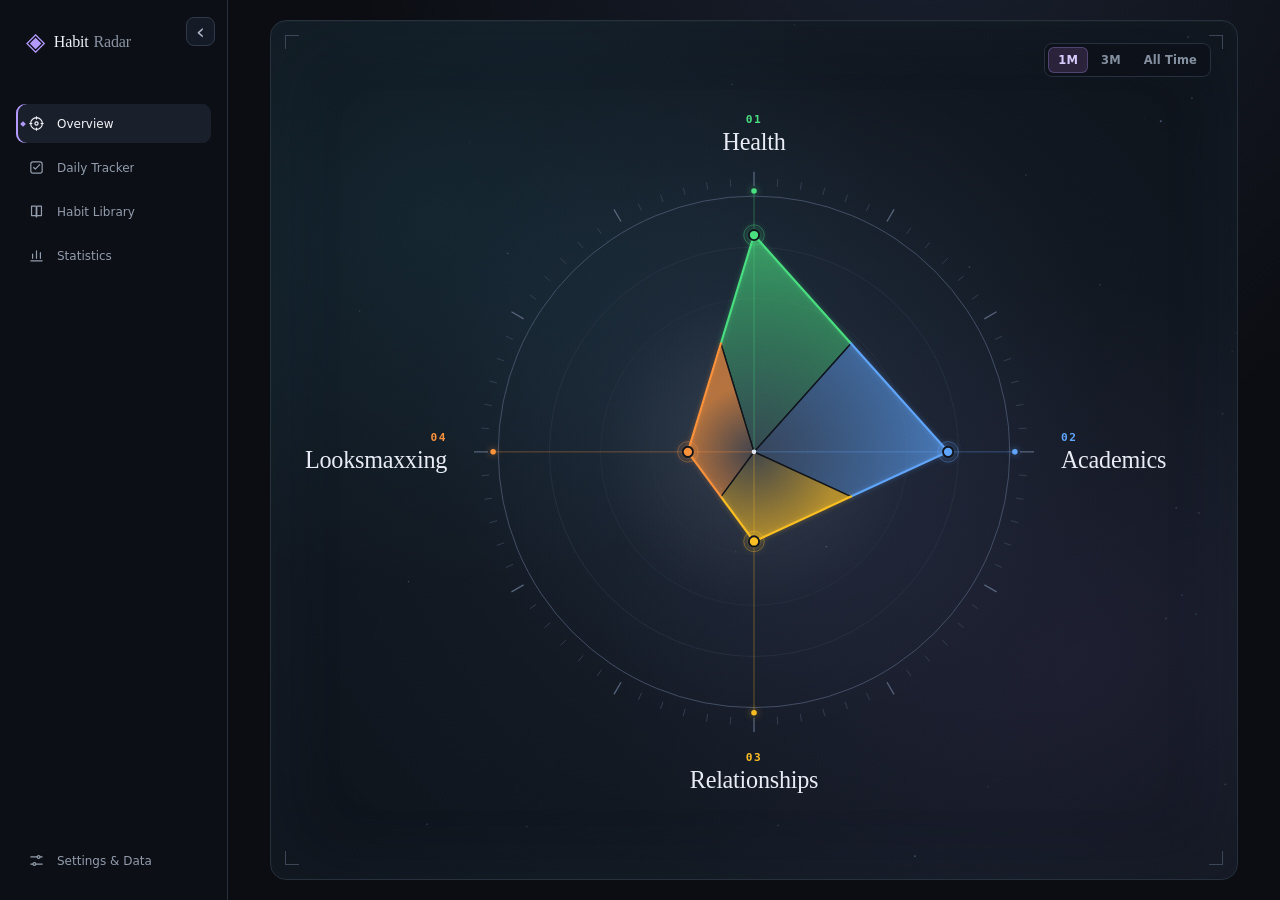
==== index.html @ 8e53542b "Simplify settings interface" ====
<!doctype html>
<html lang="en">
<head>
<meta charset="utf-8"><meta name="viewport" content="width=device-width,initial-scale=1">
<meta name="theme-color" content="#0b0d12"><title>Habit Radar</title>
<link rel="icon" type="image/svg+xml" href="favicon.svg?v=20261123-11">
<link rel="stylesheet" href="styles.css?v=20261124-01">
</head>
<body>
<svg class="icon-library" aria-hidden="true" focusable="false">
  <symbol id="icon-overview" viewBox="0 0 24 24"><circle cx="12" cy="12" r="8.25"/><circle cx="12" cy="12" r="2.25"/><path d="M12 2.5v3M12 18.5v3M2.5 12h3M18.5 12h3"/></symbol>
  <symbol id="icon-tracker" viewBox="0 0 24 24"><rect x="4" y="4" width="16" height="16" rx="3"/><path d="m8 12 2.3 2.3L16.5 8"/></symbol>
  <symbol id="icon-library" viewBox="0 0 24 24"><path d="M5 4.5h5.6c1 0 1.8.8 1.8 1.8v13.2c0-1-.8-1.8-1.8-1.8H5zM19 4.5h-5.6c-1 0-1.8.8-1.8 1.8v13.2c0-1 .8-1.8 1.8-1.8H19z"/></symbol>
  <symbol id="icon-stats" viewBox="0 0 24 24"><path d="M4 19.5h16M6.5 16V10M12 16V5.5M17.5 16v-8"/></symbol>
  <symbol id="icon-settings" viewBox="0 0 24 24"><path d="M4 7h9M17 7h3M4 17h3M11 17h9"/><circle cx="15" cy="7" r="2"/><circle cx="9" cy="17" r="2"/></symbol>
</svg>
<div class="app">
<aside class="sidebar">
  <button class="sidebar-close" id="sidebarClose" type="button" aria-label="Collapse sidebar" title="Collapse Sidebar">‹</button>
  <a class="brand" href="#"><span class="brand-icon">◈</span><span>Habit<span class="brand-muted"> Radar</span></span></a>
  
  <nav class="navigation">
    <button class="nav-item active" data-view="overview"><svg class="nav-icon" aria-hidden="true"><use href="#icon-overview"></use></svg><span class="nav-text">Overview</span></button>
    <button class="nav-item" data-view="tracker"><svg class="nav-icon" aria-hidden="true"><use href="#icon-tracker"></use></svg><span class="nav-text">Daily Tracker</span></button>
    <button class="nav-item" data-view="library"><svg class="nav-icon" aria-hidden="true"><use href="#icon-library"></use></svg><span class="nav-text">Habit Library</span></button>
    <button class="nav-item" data-view="stats"><svg class="nav-icon" aria-hidden="true"><use href="#icon-stats"></use></svg><span class="nav-text">Statistics</span></button>
    <button class="nav-item nav-settings-mobile" data-view="settings"><svg class="nav-icon" aria-hidden="true"><use href="#icon-settings"></use></svg><span class="nav-text">Settings</span></button>
  </nav>
  <div class="sidebar-bottom">
    <div class="storage-status" hidden><i id="storageDot"></i><span id="storageText">Saved In This Browser</span></div>
    <button class="nav-item nav-settings-desktop" data-view="settings"><svg class="nav-icon" aria-hidden="true"><use href="#icon-settings"></use></svg><span class="nav-text">Settings & Data</span></button>
  </div>
</aside>

<main class="main">
<header class="topbar">
  <div><div class="eyebrow" id="pageEyebrow">Your Character</div><h1 id="pageTitle">Overview</h1></div>
  <div class="topbar-right"><span id="todayLabel"></span><span class="avatar">A</span></div>
</header>

<section class="view active" id="view-overview">
  <div class="plate-screen" data-preserve-case>
    <div class="radar-plate">
      <canvas class="radar-atmosphere" aria-hidden="true"></canvas>
      <div class="segmented" data-period-control><button class="selected" data-period="1m">1M</button><button data-period="3m">3M</button><button data-period="all">All Time</button></div>
      <svg id="radar" viewBox="0 0 1000 760" role="img" aria-label="Radar of points by dimension"></svg>
    </div>
  </div>
</section>

<section class="view" id="view-tracker">
  <div class="daily-screen">
    <header class="daily-header"><h2 id="liveDate">Today</h2><div class="live-clock" id="liveClock"><span class="clock-digits">12:00:00 PM</span><span class="clock-zone">IST</span></div></header>
    <div class="daily-progress" id="dailyProgress" aria-label="Daily activity progress">
      <div class="daily-progress-meta"><span>Today's activity</span><span class="num" id="todayProgressLabel">0 / 0 resolved</span></div>
      <div class="daily-progress-track"><i id="todayProgressFill"></i></div>
    </div>
    <div class="daily-status-guide" aria-label="Habit status legend"><span><i class="status-guide-dot completed"></i>Completed</span><span><i class="status-guide-dot mva"></i>Minimum action</span><span><i class="status-guide-dot missed"></i>Missed</span></div>
    <div id="trackerList" class="tracker-list"></div>
    <div class="daily-empty" id="trackerEmpty" hidden>No active habits. Configure your habits in the Library.</div>
  </div>
</section>

<section class="view" id="view-habit-stats">
  <div class="habit-stats-screen">
    <div class="habit-stats-back"><button class="secondary-button" data-back-tracker>← Back To Daily Tracker</button></div>
    <div class="section-heading habit-stats-heading">
      <div><div class="eyebrow">Habit Statistics</div><h2 id="habitStatsName">Habit</h2><p id="habitStatsDescription" class="muted">Your activity and progress over time.</p></div>
      <div class="segmented large" data-period-control><button class="selected" data-period="1m">1 Month</button><button data-period="3m">3 Months</button><button data-period="all">All Time</button></div>
    </div>
    <div id="habitStatsCards" class="stats-cards"></div>
    <article class="panel habit-activity-panel"><div class="panel-heading"><div><div class="eyebrow">Activity History</div><h3>Daily Record</h3></div></div><div id="habitStatsTable"></div></article>
  </div>
</section>

<section class="view" id="view-library">
  <div class="library-intro"><div class="library-title-row"><div class="library-counts" id="libraryCounts"></div></div><p class="library-quote" data-preserve-case>“We are what we repeatedly do. Excellence, then, is not an act, but a habit.”</p></div>
  <div id="dimensionCards" class="dimension-grid"></div>
</section>

<section class="view" id="view-stats">
  <div class="stats-screen">
    <div class="stats-toolbar"><div class="segmented large" data-period-control><button class="selected" data-period="1m">1M</button><button data-period="3m">3M</button><button data-period="all">All Time</button></div></div>
    <div class="stats-quadrants">
      <article class="panel stats-quadrant quadrant-weekday"><div class="stats-panel-heading"><div class="eyebrow">WEEKLY DISTRIBUTION</div><h3>When You Show Up</h3></div><div id="weeklyChart" class="weekly-chart"></div></article>
      <article class="panel stats-quadrant quadrant-graph"><div class="stats-panel-heading"><div class="eyebrow">HABIT SPOTLIGHT</div><h3 id="spotlightName">Habit History</h3></div><div id="spotlightChart" class="spotlight-chart"></div></article>
      <article class="panel stats-quadrant quadrant-archive"><div class="stats-panel-heading"><div class="eyebrow">DAILY ARCHIVE</div><h3>Recorded Days</h3></div><div id="archiveSummary" class="archive-summary"></div><div id="dailyArchive" class="daily-archive"></div></article>
      <article class="panel stats-quadrant quadrant-leaders"><div class="stats-panel-heading"><div class="eyebrow">HABIT LEADERS</div><h3>Consistency at a Glance</h3></div><div id="habitLeaders" class="habit-leaders"></div></article>
    </div>
  </div>
</section>

<section class="view" id="view-settings">
  <div class="settings-screen">
    <div class="settings-page-heading"><h2>Settings</h2></div>
    <div class="settings-grid">
      <article class="panel settings-card">
        <h3>Tracking</h3>
        <div class="settings-control-line"><label for="trackingStartDate">Start date</label><input type="date" id="trackingStartDate"><button type="button" class="secondary-button" id="saveTrackingStartDate">Apply</button></div>
        <div id="trackingStartDetail" class="settings-footnote"></div>
        <div class="settings-review-line"><span>Unrecorded history</span><button type="button" class="secondary-button review-pending-button" id="reviewPending" hidden>Review</button></div>
      </article>
      <article class="panel settings-card">
        <h3>Scoring</h3>
        <div class="setting-row"><label for="mvaRange">MVA multiplier</label><strong id="mvaValue">0.25×</strong></div>
        <input type="range" id="mvaRange" min=".1" max=".5" step=".05" value=".25">
        <div class="range-label"><span>0.10×</span><span>0.50×</span></div>
        <div class="setting-row benchmark-row"><label for="defaultBenchmark">Default benchmark</label><input id="defaultBenchmark" type="number" min="1" step="100" value="1000"></div>
      </article>
      <article class="panel settings-card settings-card-data">
        <h3>Data</h3>
        <div id="storageDetail" class="storage-detail">Browser storage active.</div>
        <div class="settings-action-group"><button class="secondary-button" id="chooseFolder">Choose Folder</button><button class="secondary-button" id="saveNow">Save Now</button><button class="secondary-button" id="exportData">Export JSON</button><label class="secondary-button file-button">Import JSON<input type="file" id="importData" accept=".json,application/json" hidden></label></div>
        <div class="settings-reset-row"><span>Reset workspace</span><div class="settings-action-group"><button class="danger-button" id="resetData">Restore Sample</button><button class="danger-button" id="resetAllData">Reset All</button></div></div>
      </article>
    </div>
  </div>
</section>
</main></div>
<div class="library-modal" id="libraryModal" hidden></div>
<div class="reconciliation-modal" id="reconciliationModal" hidden></div>
<div class="toast" id="toast" role="status"></div>
<script src="app.js?v=20261124-01"></script>
</body></html>
---- styles.css ----
:root{color-scheme:dark;--bg:#0b0d12;--panel:#121720;--panel-hi:#171e29;--line:#27303d;--text:#edf0f6;--muted:#8993a3;--soft:#c5ccd7;--accent:#b49aff;--green:#4ade80;--purple:#b49aff;--red:#f28b96;font-family:Inter,ui-sans-serif,system-ui,-apple-system,"Segoe UI",sans-serif}*{box-sizing:border-box}body{margin:0;min-height:100vh;background:radial-gradient(ellipse at 72% -20%,#1b2232,transparent 45%),var(--bg);color:var(--text)}button,input,select{font:inherit}button{cursor:pointer}button:focus-visible,input:focus-visible,select:focus-visible{outline:2px solid var(--accent);outline-offset:2px}.app{min-height:100vh;display:grid;grid-template-columns:228px minmax(0,1fr)}.sidebar{height:100vh;position:sticky;top:0;display:flex;flex-direction:column;padding:27px 16px 20px;background:#0c0f15;border-right:1px solid var(--line)}.brand{display:flex;align-items:center;gap:9px;padding:0 10px 48px;color:var(--text);text-decoration:none;font-size:12px;font-weight:850;letter-spacing:1.8px}.brand-icon{font-size:25px;color:var(--accent)}.brand-muted{color:#7d8797;margin-left:3px}.eyebrow{font-size:9px;letter-spacing:1.65px;color:#7d8899;font-weight:800}.navigation{display:grid;gap:5px}.nav-item{display:flex;align-items:center;gap:12px;width:100%;padding:11px 12px;border:0;border-radius:9px;background:transparent;color:#929cac;text-align:left;font-size:12px;transition:background .16s,color .16s}.nav-item span{width:17px;font-size:16px;text-align:center}.nav-item:hover,.nav-item.active{background:#1a202b;color:#f1f2f7}.nav-item.active{box-shadow:inset 2px 0 var(--accent)}.sidebar-bottom{margin-top:auto}.storage-status{display:flex;align-items:center;gap:8px;padding:12px;color:#8993a2;font-size:10px}.storage-status i{width:7px;height:7px;border-radius:50%;background:#d0a45e}.storage-status i.saved{background:var(--green)}.main{width:100%;max-width:1600px;margin:auto;padding:0 42px}.topbar{height:96px;display:flex;align-items:center;justify-content:space-between;border-bottom:1px solid var(--line);margin-bottom:32px}.topbar h1{font-size:22px;font-weight:650;letter-spacing:-.5px;margin:5px 0 0}.topbar-right{display:flex;align-items:center;gap:13px;color:var(--muted);font-size:10px}.avatar{width:30px;height:30px;display:grid;place-items:center;border-radius:50%;background:#29233b;color:#cdbfff;font-size:11px}.view{display:none;animation:enter .2s ease}.view.active{display:block}@keyframes enter{from{opacity:0;transform:translateY(4px)}to{opacity:1;transform:none}}.panel{min-width:0;padding:21px;border:1px solid var(--line);border-radius:15px;background:linear-gradient(145deg,#151b25,#10141b)}.panel-heading,.section-heading{display:flex;align-items:flex-start;justify-content:space-between;gap:14px}.panel h2,.panel h3{margin:6px 0 0;font-size:16px;font-weight:630}.panel h3{font-size:14px}.segmented{display:flex;gap:3px;padding:3px;border:1px solid var(--line);border-radius:8px;background:#0d1118}.segmented button{border:0;border-radius:6px;padding:6px 10px;background:transparent;color:#8490a0;font-size:9px;font-weight:750}.segmented button.selected{background:#2a233b;color:#d8ccff}.segmented.large button{padding:9px 12px;font-size:10px}.progress-track{height:4px;margin-top:7px;border-radius:8px;background:#29313e;overflow:hidden}.progress-track i{display:block;height:100%;border-radius:8px;background:var(--accent)}.section-heading{align-items:flex-end;margin:34px 0 16px}.section-heading h2{margin:6px 0 3px;font-size:25px;letter-spacing:-.7px}.muted{margin:6px 0 0;color:var(--muted);font-size:11px;line-height:1.65}.habit-list{display:grid;gap:7px;margin-top:18px}.library-habit{display:flex;justify-content:space-between;align-items:center;gap:9px;padding:12px;border:1px solid var(--line);border-radius:10px;background:#11161e;text-align:left}.library-habit:hover,.library-habit.selected{border-color:#66558b;background:#1a1d2a}.library-habit.archived{opacity:.55}.library-habit strong{display:block;font-size:11px;font-weight:600;color:#e2e6ee}.library-habit small{display:block;margin-top:5px;color:#7e8999;font-size:9px}.habit-points{color:#c6b5ff;font-size:10px;white-space:nowrap}.form-field{display:grid;gap:7px}.form-field label{color:#9ba6b6;font-size:10px;font-weight:600}.form-field input,.form-field select{width:100%;padding:10px 11px;border:1px solid #303a48;border-radius:8px;background:#0d121a;color:var(--text);font-size:11px}.form-field input[type=color]{height:38px;padding:3px}.primary-button,.secondary-button,.danger-button{display:inline-flex;align-items:center;justify-content:center;padding:9px 12px;border:1px solid transparent;border-radius:8px;font-size:10px;font-weight:700}.primary-button{background:#bba8ff;color:#171321}.secondary-button{border-color:#303a48;background:#1a222e;color:#c3cad6}.danger-button{border-color:#59343d;background:#2b181d;color:#ff9ea6}.stats-cards{display:grid;grid-template-columns:repeat(3,1fr);gap:12px;margin:22px 0 14px}.stat-card{padding:16px;border:1px solid var(--line);border-radius:12px;background:#121720}.stat-card strong{display:block;margin:9px 0 4px;font-size:23px;font-variant-numeric:tabular-nums}.stat-card span{color:var(--muted);font-size:9px}.data-table{width:100%;margin-top:16px;border-collapse:collapse}.data-table th{padding:10px;text-align:left;border-bottom:1px solid var(--line);color:#7f8999;font-size:9px;letter-spacing:1px}.data-table td{padding:13px 10px;border-bottom:1px solid #252d39;color:#c9d0dc;font-size:10px}.settings-grid{display:grid;grid-template-columns:repeat(2,minmax(0,1fr));gap:13px;margin-top:20px}.settings-card h3{margin:8px 0;font-size:15px}.settings-card p{min-height:48px}.setting-row{display:flex;justify-content:space-between;align-items:center;gap:10px;margin:16px 0 8px;color:#c5cbd6;font-size:10px}.setting-row strong{color:#c5b2ff}.setting-row input[type=number]{width:100px;padding:7px;border:1px solid var(--line);border-radius:7px;background:#0d1118;color:var(--text)}.settings-card input[type=range]{width:100%;accent-color:var(--accent)}.range-label{display:flex;justify-content:space-between;color:#778292;font-size:9px}.storage-detail{margin:13px 0;padding:11px;border:1px solid var(--line);border-radius:8px;background:#0d1118;color:#8e99a9;font-size:10px;line-height:1.6}.button-row{display:flex;gap:8px}.file-button{cursor:pointer}.danger-card{border-color:#3b2930}.empty-state{padding:24px;text-align:center;border:1px dashed #354052;border-radius:10px;color:#8490a0;font-size:11px}.toast{position:fixed;z-index:30;bottom:22px;left:50%;transform:translate(-50%,12px);opacity:0;pointer-events:none;padding:11px 16px;border-radius:9px;background:#eee8ff;color:#191423;font-size:11px;font-weight:650;transition:.2s}.toast.show{opacity:1;transform:translate(-50%,0)}footer{display:flex;justify-content:space-between;margin-top:30px;padding:30px 2px 22px;color:#515c6c;font-size:8px;letter-spacing:1.5px}@media(max-width:1120px){.main{padding:0 25px}}@media(max-width:700px){.app{display:block}.sidebar{position:fixed;z-index:20;top:auto;bottom:0;width:100%;height:64px;padding:5px 7px;border:0;border-top:1px solid var(--line);display:block}.brand,.sidebar-bottom{display:none}.navigation{display:flex;justify-content:space-around;gap:2px}.nav-item{flex:1;flex-direction:column;justify-content:center;gap:3px;padding:5px 2px;font-size:8px;text-align:center}.nav-item span{font-size:15px}.nav-item.active{box-shadow:inset 0 2px var(--accent)}.main{padding:0 14px 82px}.topbar{height:73px;margin-bottom:22px}.topbar h1{font-size:19px}.topbar-right #todayLabel{display:none}.panel{padding:16px}.section-heading{align-items:flex-start;flex-direction:column;margin-top:26px}.section-heading h2{font-size:23px}.settings-grid{grid-template-columns:1fr}.stats-cards{grid-template-columns:1fr 1fr}.segmented.large{width:100%}.segmented.large button{flex:1}.data-table{min-width:500px}.main .panel:has(.data-table){overflow-x:auto}footer{font-size:7px}}




.main:has(#view-tracker.active)>.topbar{display:none}

/* Daily tracker: one line per habit, three status lights, no report furniture. */
.daily-screen{max-width:850px;margin:0 auto;padding:20px 0 60px}
.daily-header{display:flex;align-items:flex-end;justify-content:space-between;gap:20px;padding:10px 4px 25px;border-bottom:1px solid var(--line);margin-bottom:12px}
.daily-header h2{margin:7px 0 0;font-size:clamp(25px,4vw,36px);font-weight:620;letter-spacing:-1px}
.live-clock{font-size:clamp(18px,3vw,24px);font-weight:550;letter-spacing:1px;color:#b9a7f5;font-variant-numeric:tabular-nums;text-shadow:0 0 18px rgba(180,154,255,.28)}
.tracker-list{display:grid;gap:3px}
.daily-habit{display:flex;align-items:center;justify-content:space-between;gap:18px;min-height:65px;padding:10px 13px;border-bottom:1px solid rgba(49,58,73,.58);border-radius:9px;transition:background .2s ease,border-color .2s ease}
.daily-habit:hover{background:rgba(255,255,255,.025)}
.daily-habit-name{font-size:clamp(13px,1.8vw,15px);font-weight:530;letter-spacing:.05px;color:#e6e9f1}
.status-dots{display:flex;align-items:center;gap:13px;padding:4px 2px}
.status-dot{position:relative;width:13px;height:13px;flex:none;padding:0;border:0;border-radius:50%;opacity:.28;transform:scale(.92);transition:opacity .18s ease,transform .18s ease,box-shadow .18s ease;cursor:pointer}
.status-dot.completed{background:#4ade80}
.status-dot.mva{background:#b49aff}
.status-dot.missed{background:#f16e79}
.status-dot:hover{opacity:.75;transform:scale(1.12)}
.status-dot.chosen{opacity:1;transform:scale(1.12);box-shadow:0 0 0 4px rgba(255,255,255,.055),0 0 13px currentColor}
.status-dot.completed.chosen{box-shadow:0 0 0 4px rgba(74,222,128,.1),0 0 15px rgba(74,222,128,.75)}
.status-dot.mva.chosen{box-shadow:0 0 0 4px rgba(180,154,255,.12),0 0 15px rgba(180,154,255,.8)}
.status-dot.missed.chosen{box-shadow:0 0 0 4px rgba(241,110,121,.1),0 0 15px rgba(241,110,121,.75)}
.daily-empty{padding:28px 12px;text-align:center;color:var(--muted);font-size:12px}
@media(max-width:700px){
 
 
 
 
 
 
 
 
 .main:has(#view-tracker.active){padding:0 16px 82px}
 .daily-screen{padding:12px 0 35px}
 .daily-header{padding:10px 3px 20px;margin-bottom:7px}
 .daily-habit{min-height:61px;padding:10px 7px}
 .daily-habit-name{font-size:14px}
 .status-dots{gap:14px}
 .status-dot{width:14px;height:14px}
}

.storage-status[hidden]{display:none!important}

/* Daily Tracker Refinement */
.daily-screen{
 max-width:850px;
 margin:0 auto;
 padding:22px 0 60px;
}
.daily-header{
 display:flex;
 flex-direction:column;
 align-items:center;
 justify-content:center;
 gap:9px;
 padding:12px 8px 26px;
 margin-bottom:12px;
 text-align:center;
 border-bottom:1px solid var(--line);
}
.daily-header h2{
 margin:0;
 font-size:clamp(25px,3.6vw,34px);
 line-height:1.2;
 font-weight:560;
 letter-spacing:-.65px;
}
.live-clock{
 font-size:clamp(15px,2vw,18px);
 font-weight:450;
 letter-spacing:.8px;
 color:#aeb9cc;
 font-variant-numeric:tabular-nums;
 text-shadow:0 0 16px rgba(180,154,255,.16);
}
.daily-habit{
 justify-content:flex-start;
 gap:14px;
 cursor:pointer;
}
.daily-habit-name{
 position:relative;
 display:inline-block;
 flex:0 1 auto;
 width:max-content;
 max-width:calc(100% - 100px);
 transition:color .25s ease;
}
.daily-habit .status-dots{margin-left:auto;flex:none}
.daily-habit.is-completed .daily-habit-name{color:#aab6b0}
.daily-habit.is-completed .daily-habit-name:after{
 content:"";
 position:absolute;
 left:0;
 top:52%;
 width:100%;
 height:1.5px;
 background:rgba(74,222,128,.9);
 box-shadow:0 0 8px rgba(74,222,128,.34);
 transform:scaleX(0);
 transform-origin:left center;
 animation:habit-cut .52s cubic-bezier(.18,.72,.2,1) forwards;
 pointer-events:none;
}
@keyframes habit-cut{to{transform:scaleX(1)}}
.daily-habit:focus-visible{outline:1px solid var(--accent);outline-offset:2px}
.habit-stats-screen{max-width:1000px;margin:0 auto;padding:8px 0 60px}
.habit-stats-back{margin:8px 0 18px}
.habit-stats-heading{align-items:center;margin-top:0}
.habit-stats-heading .segmented{flex:none}
#habitStatsCards{grid-template-columns:repeat(4,minmax(0,1fr))}
.habit-activity-panel{margin-top:14px}
@media(max-width:700px){
 .daily-screen{padding:14px 0 35px}
 .daily-header{gap:7px;padding:12px 5px 20px;margin-bottom:7px}
 .daily-header h2{font-size:clamp(22px,6vw,29px)}
 .live-clock{font-size:15px}
 .daily-habit{min-height:61px;padding:10px 7px;gap:10px}
 .daily-grip{width:13px;font-size:15px}
 .daily-habit-name{font-size:14px}
 .habit-stats-screen{padding:6px 0 35px}
 .habit-stats-heading{flex-direction:column;align-items:stretch}
 #habitStatsCards{grid-template-columns:repeat(2,minmax(0,1fr))}
}

/* Daily Tracker Interaction Polish */
@media (hover:hover) and (pointer:fine){
 .daily-habit{
  position:relative;
  transform:translateY(0) scale(1);
  transform-origin:center;
  transition:
   transform 240ms cubic-bezier(.2,.8,.2,1),
   background-color 220ms ease,
   border-color 220ms ease,
   box-shadow 240ms ease;
  
 }
 .daily-habit:hover:not(.dragging){
  z-index:2;
  transform:translateY(-2px) scale(1.008);
  background:rgba(255,255,255,.035);
  border-color:rgba(180,154,255,.18);
  box-shadow:0 8px 24px rgba(0,0,0,.16);
 }
 .status-dot{
  transition:
   transform 240ms cubic-bezier(.2,.8,.2,1),
   opacity 200ms ease,
   box-shadow 240ms ease;
  transform-origin:center;
  
 }
 .status-dot:hover{
  z-index:3;
  opacity:1;
  transform:scale(1.58);
 }
}
.status-dots{
 position:relative;
 z-index:3;
 display:flex;
 align-items:center;
 justify-content:space-around;
 gap:12px;
 min-width:132px;
 min-height:44px;
 padding:10px 14px;
 margin:-9px -10px -9px auto;
 border-radius:13px;
}
.status-dot{
 width:14px;
 height:14px;
 position:relative;
 flex:none;
}
.status-dot:before{
 content:"";
 position:absolute;
 inset:-5px;
 border-radius:50%;
 background:transparent;
}
.daily-habit .status-dots{cursor:default}
.daily-habit .status-dots button{cursor:pointer}
@media(hover:none),(pointer:coarse){
 .daily-habit{transition:background-color 180ms ease,border-color 180ms ease}
 .status-dots{min-width:144px;min-height:48px;padding:12px 16px}
 .status-dot{width:16px;height:16px}
 .status-dot:before{inset:-5px}
}

/* Dimension identity is carried into every dimension-level summary. */



/* Compatibility fallbacks for browsers without color-mix(). */
@supports not (color: color-mix(in srgb, white, black)){
 .dimension-card{
  border-color:rgba(86,99,121,.55);
  background:radial-gradient(ellipse at 8% 0%,rgba(110,130,165,.10),transparent 54%),linear-gradient(145deg,#151b26 0%,#111720 72%);
 }
 
 
 
 .library-habit-row{border-left-color:var(--habit-accent)}
 .library-habit-row:hover{border-color:rgba(150,160,190,.25);border-left-color:var(--habit-accent);background:rgba(255,255,255,.045);box-shadow:0 3px 15px rgba(0,0,0,.16)}
 
 .library-lock:hover{border-color:rgba(150,160,190,.34);background:rgba(150,160,190,.09);color:var(--habit-accent);box-shadow:0 0 12px rgba(150,160,190,.12)}
 .daily-habit:hover:not(.dragging){border-left-color:var(--habit-accent);background:rgba(255,255,255,.045);box-shadow:0 8px 24px rgba(0,0,0,.16)}
 .daily-habit:hover:not(.dragging) .daily-habit-name{color:var(--habit-accent);text-shadow:0 0 12px rgba(180,190,210,.25)}
 
}

/* HABIT LIBRARY — dimension cards, habit rows and editor modal */


.dimension-grid{display:grid;grid-template-columns:repeat(3,minmax(0,1fr));align-items:start;gap:16px;margin:24px 0 64px}
.dimension-card{--dimension-accent:#60a5fa;position:relative;min-width:0;overflow:hidden;padding:18px 17px 14px;border:1px solid rgba(86,99,121,.48);border-color:color-mix(in srgb,var(--dimension-accent) 25%,#293142);border-radius:15px;background:linear-gradient(145deg,#151b26 0%,#111720 72%);box-shadow:0 8px 28px rgba(0,0,0,.13)}





.library-group{padding-top:15px}
.library-group+.library-group{margin-top:12px;padding-top:13px;border-top:1px solid rgba(120,133,155,.12)}


.library-habit-list{display:grid;gap:3px}
.library-habit-row{--habit-accent:var(--dimension-accent);display:flex;align-items:center;gap:8px;min-height:44px;padding:3px 4px 3px 9px;border:1px solid transparent;border-left:2px solid var(--habit-accent);border-radius:8px;background:rgba(255,255,255,.012);transition:background .18s ease,border-color .18s ease,box-shadow .18s ease}
.library-habit-row:hover{border-color:rgba(150,160,190,.25);border-left-color:var(--habit-accent);background:rgba(255,255,255,.035);box-shadow:0 3px 15px rgba(0,0,0,.16)}
.library-habit-main{display:flex;align-items:center;flex:1;min-width:0;min-height:34px;padding:3px 0;border:0;background:transparent;text-align:left;cursor:pointer}




.shared-label{padding:1px 5px;border:1px solid rgba(34,211,238,.35);border-radius:5px;color:#5bd7e9;font-size:8px;letter-spacing:.45px;text-transform:uppercase}
.library-habit-row.is-inactive{opacity:.62}

.library-habit-row.is-inactive:hover{opacity:.9}
.library-lock{display:grid;place-items:center;width:31px;height:31px;flex:none;padding:0;border:1px solid transparent;border-radius:8px;background:transparent;color:#8390a2;cursor:pointer;transition:color .18s ease,background .18s ease,border-color .18s ease,box-shadow .18s ease}
.library-lock svg{width:15px;height:15px;fill:none;stroke:currentColor;stroke-width:1.7;stroke-linecap:round;stroke-linejoin:round}
.library-lock.is-unlocked{color:#8493a6}
.library-lock.is-locked{color:#647186}
.library-lock:hover{border-color:rgba(150,160,190,.34);background:rgba(150,160,190,.09);color:var(--habit-accent);box-shadow:0 0 12px rgba(150,160,190,.12)}
.library-group-empty{padding:10px 9px 9px;color:#5f6b7c;font-size:10px}

.add-dimension-card{display:flex;min-height:160px;flex-direction:column;align-items:center;justify-content:center;gap:9px;padding:22px;border:1px dashed #42435b;border-radius:15px;background:rgba(153,128,226,.025);color:#a7a9c6;cursor:pointer;transition:border-color .2s ease,background .2s ease,color .2s ease}
.add-dimension-card:hover{border-color:#8e82c8;background:rgba(153,128,226,.07);color:#d0c4ff}
.add-dimension-plus{display:grid;place-items:center;width:35px;height:35px;border:1px solid #5d547f;border-radius:50%;color:#c2b5f4;font-size:21px;font-weight:300}
.add-dimension-card strong{font-size:12px;font-weight:570}
.add-dimension-card small{color:#747d90;font-size:10px}
.library-modal{position:fixed;z-index:50;inset:0;display:flex;align-items:center;justify-content:center;padding:20px}
.library-modal[hidden]{display:none!important}
.library-modal-backdrop{position:absolute;inset:0;background:rgba(5,7,12,.78);backdrop-filter:blur(9px)}
.library-dialog{position:relative;z-index:1;width:min(100%,540px);max-height:min(88vh,780px);overflow:auto;padding:23px;border:1px solid #39354f;border-radius:17px;background:linear-gradient(145deg,#1a1b2a,#111720 72%);box-shadow:0 25px 90px rgba(0,0,0,.52),0 0 36px rgba(157,125,229,.08)}
.library-dialog-header{display:flex;align-items:flex-start;justify-content:space-between;gap:16px;margin-bottom:22px}
.library-dialog-header h3{margin:5px 0 0;color:#f0edf9;font-size:22px;font-weight:570;letter-spacing:-.45px}
.modal-close{width:30px;height:30px;border:1px solid #333449;border-radius:8px;background:#171b27;color:#9ba3b2;font-size:22px;line-height:1;cursor:pointer}
.modal-close:hover{border-color:#7669a2;color:#e2d7ff}
.library-dialog-form .form-field{display:grid;gap:8px}
.library-dialog-form .form-field label,.library-modal-section-heading strong{color:#cfd3df;font-size:11px;font-weight:600}
.library-dialog-form .form-field input{width:100%;padding:11px 12px;border:1px solid #35394a;border-radius:9px;outline:none;background:#0d1119;color:#e8eaf2;font-size:13px}
.library-dialog-form .form-field input:focus{border-color:#8976c7;box-shadow:0 0 0 3px rgba(160,135,230,.1)}
.library-modal-section{margin-top:22px}
.library-modal-section-heading{display:flex;align-items:flex-end;justify-content:space-between;gap:10px;margin-bottom:10px}
.library-modal-section-heading>div{display:grid;gap:4px}
.library-modal-section-heading small{color:#7f8a9b;font-size:9px}
.library-modal-section-heading>span{color:#778398;font-size:9px;text-align:right}
.dimension-choice-list{display:grid;gap:6px}
.dimension-choice{display:flex;align-items:center;justify-content:space-between;gap:12px;min-height:43px;padding:6px 9px;border:1px solid #2a3140;border-radius:8px;background:#121823;cursor:pointer;transition:border-color .16s ease,background .16s ease}
.dimension-choice.selected{border-color:rgba(169,147,233,.38);background:rgba(165,140,230,.055)}
.dimension-choice-name{display:flex;align-items:center;gap:9px;min-width:0;color:#d6dbe5;font-size:11px}
.dimension-choice-name input{width:14px;height:14px;flex:none;margin:0;accent-color:#a995e8}
.dimension-choice-name i{width:8px;height:8px;flex:none;border-radius:50%;background:var(--choice-accent);box-shadow:0 0 9px rgba(180,190,210,.3)}
.dimension-points{display:flex;align-items:center;gap:6px;color:#7c8798;font-size:9px}
.dimension-points input{width:76px;padding:6px 7px;border:1px solid #333b4a;border-radius:6px;background:#0c1118;color:#dce2ec;font-size:10px;text-align:right;font-variant-numeric:tabular-nums}
.dimension-points input:disabled{opacity:.25}
.library-modal-note{margin:12px 0 0;color:#7d899c;font-size:9px;line-height:1.55}
.library-dialog-actions{display:flex;justify-content:flex-end;gap:9px;margin-top:23px;padding-top:16px;border-top:1px solid rgba(120,130,150,.15)}
.daily-habit{border-left:2px solid transparent}
.daily-habit:hover:not(.dragging){border-left-color:var(--habit-accent);background:rgba(255,255,255,.045);box-shadow:0 8px 24px rgba(0,0,0,.16)}
.daily-habit:hover:not(.dragging) .daily-habit-name{color:var(--habit-accent);text-shadow:0 0 12px rgba(180,190,210,.25)}
.daily-habit:hover:not(.dragging) .daily-grip{color:var(--habit-accent)}
@media(max-width:1120px){.dimension-grid{grid-template-columns:repeat(2,minmax(0,1fr))}}
@media(max-width:700px){
 
 
 
 
 .dimension-grid{grid-template-columns:1fr;gap:12px;margin-top:17px}
 .dimension-card{padding:16px 14px 12px}
 .library-dialog{padding:19px 16px}
 .library-modal{padding:12px}
 .library-modal-section-heading{align-items:flex-start;flex-direction:column}
}

/* Sidebar: fully retractable, with a persistent reopen tab. */
.app{grid-template-columns:228px minmax(0,1fr);transition:grid-template-columns .24s cubic-bezier(.2,.75,.2,1)}
.sidebar{position:sticky;z-index:20;min-width:0;overflow:hidden;transition:transform .24s cubic-bezier(.2,.75,.2,1),padding .24s ease,border-color .24s ease}
.sidebar-close{display:grid;place-items:center;width:29px;height:29px;border:1px solid #30394a;border-radius:8px;background:#151b26;color:#aeb9cb;font-size:22px;line-height:1;cursor:pointer;transition:background .16s ease,border-color .16s ease,color .16s ease}
.sidebar-close{position:absolute;top:17px;right:12px;z-index:2}
.sidebar-close:hover{border-color:#796ba8;background:#211d31;color:#e1d7ff}

.app.sidebar-collapsed{grid-template-columns:0 minmax(0,1fr)}
.app.sidebar-collapsed .sidebar{transform:translateX(-100%);padding-left:0;padding-right:0;border-right:0;pointer-events:none}

.app.sidebar-collapsed .main{max-width:none}
.app:has(#view-library.active) .topbar{display:none}



.dimension-grid{margin-top:0}
@media(max-width:700px){
 .app{grid-template-columns:228px minmax(0,1fr)}
 .app.sidebar-collapsed{grid-template-columns:0 minmax(0,1fr)}
 .sidebar{position:fixed;left:0;top:0;bottom:0;width:228px;height:100dvh;box-shadow:12px 0 40px rgba(0,0,0,.28)}
 .app.sidebar-collapsed .sidebar{transform:translateX(-100%);width:228px;padding:27px 16px 20px}
 .app.sidebar-collapsed .main{padding-left:18px;padding-right:18px}
 
 
 
}

/* Statistics and Settings: one clear page heading, better rhythm, and useful navigation. */
.main:has(#view-stats.active)>.topbar,
.main:has(#view-settings.active)>.topbar{display:none}
.stats-screen,.settings-screen{width:100%;max-width:1120px;margin:0 auto;padding:18px 0 64px}
.stats-heading,.settings-heading{align-items:center;margin:8px 0 20px}
.stats-heading h2,.settings-heading h2{margin:0;font-size:27px;letter-spacing:-.7px;font-weight:590}
.stats-heading .muted,.settings-heading .muted{margin-top:7px;max-width:620px}
.stats-heading .segmented{flex:none}
.stats-cards{margin:0 0 18px;gap:13px}
.stat-card{min-width:0;padding:18px 19px;border-color:rgba(112,126,149,.22);background:linear-gradient(145deg,rgba(23,30,42,.96),rgba(16,21,30,.96));transition:border-color .2s ease,background .2s ease,transform .2s ease}
.stat-card strong{font-size:25px;letter-spacing:-.6px}
.stat-card span{font-size:10px}















.dimension-card-focus{animation:dimension-card-focus 1.4s ease-out}
@keyframes dimension-card-focus{
 0%{box-shadow:0 0 0 1px var(--dimension-accent),0 0 0 5px rgba(180,154,255,.12),0 8px 28px rgba(0,0,0,.13)}
 100%{box-shadow:0 8px 28px rgba(0,0,0,.13)}
}
.main:has(#view-settings.active){height:auto;min-height:100vh;overflow:visible}
#view-settings{min-height:calc(100vh - 30px);padding-bottom:44px}
.settings-screen{max-width:1040px;padding-top:22px}
.settings-heading{margin:4px 0 21px}
.settings-grid{align-items:stretch;gap:14px;margin:0}
.settings-card{display:flex;min-width:0;flex-direction:column;align-items:stretch;padding:21px 22px;border-color:rgba(112,126,149,.24);background:linear-gradient(145deg,rgba(22,29,41,.97),rgba(16,21,30,.97))}
.settings-card h3{margin:8px 0 10px;font-size:16px;letter-spacing:-.25px}
.settings-card p{min-height:0;margin:0 0 15px;max-width:620px;font-size:11px;line-height:1.65}
.settings-card .setting-row{margin:13px 0 8px}
.settings-card input[type=range]{margin:8px 0 2px;cursor:pointer}
.settings-card .range-label{margin-bottom:5px}
.settings-card .secondary-button,.settings-card .danger-button{align-self:flex-start;min-height:36px}
.settings-card .button-row{flex-wrap:wrap;gap:9px}
.settings-card .storage-detail{margin:2px 0 13px;padding:10px 12px}
.settings-card .setting-row input[type=number]{min-height:34px}
.settings-card button,.settings-card .file-button{transition:background-color .18s ease,border-color .18s ease,color .18s ease,transform .18s ease}
.settings-card button:hover,.settings-card .file-button:hover{transform:translateY(-1px)}
.settings-card .secondary-button:hover,.settings-card .file-button:hover{border-color:#766a9e;background:#211e30;color:#e3dbff}
.settings-card .danger-button:hover{border-color:#98515d;background:#391c24;color:#ffb3bb}
.danger-card{border-color:rgba(180,89,106,.28)}
.danger-card .eyebrow{color:#bd7c87}
.settings-card input:focus-visible{outline-offset:3px}

@media(max-width:760px){
 .stats-screen,.settings-screen{padding:12px 0 54px}
 .stats-heading,.settings-heading{align-items:flex-start;flex-direction:column;gap:14px}
 .stats-heading .segmented{width:100%}
 .stats-heading .segmented button{flex:1}
 .stats-cards{grid-template-columns:repeat(2,minmax(0,1fr));gap:9px}
 .stats-cards .stat-card:first-child{grid-column:1/-1}
 .stat-card{padding:14px}
 .stat-card strong{font-size:22px}
 
 
 
 .settings-grid{grid-template-columns:1fr;gap:11px}
 .settings-card{padding:18px}
 #view-settings{padding-bottom:100px}
}

:root{
 --font-serif:"Iowan Old Style","Palatino Linotype",Palatino,"Book Antiqua",Georgia,serif;
 --font-sans:Inter,ui-sans-serif,system-ui,-apple-system,"Segoe UI",sans-serif;
 --font-mono:ui-monospace,"SF Mono","Cascadia Mono","JetBrains Mono",Consolas,monospace;
 --fs-display:clamp(30px,4vw,40px);--fs-h2:28px;--fs-h3:16px;
 --fs-body:13px;--fs-small:11.5px;--fs-micro:10.5px;
 --weight-regular:400;--weight-medium:500;--weight-semibold:600;--weight-bold:700;
 --ease:cubic-bezier(.2,.8,.2,1);--dur-fast:120ms;--dur-base:220ms;--dur-slow:480ms;
 --faint:#778293;font-family:var(--font-sans)
}
.icon-library{position:absolute;width:0;height:0;overflow:hidden}
body{font-family:var(--font-sans)}
.num,.stat-card strong,.setting-row strong,.data-table .num,.live-clock{
 font-family:var(--font-mono);font-variant-numeric:tabular-nums lining-nums;font-weight:500
}
.eyebrow,.data-table th{font-size:var(--fs-micro);font-weight:700;letter-spacing:.14em}
.muted{font-size:var(--fs-small);line-height:1.6}
.panel,.stat-card,.settings-card,.dimension-card,.library-dialog{box-shadow:inset 0 1px 0 rgba(255,255,255,.04),0 8px 28px rgba(0,0,0,.13)}
.brand{gap:9px;font-family:var(--font-serif);font-size:16px;font-weight:400;letter-spacing:-.01em}
.brand-muted{color:var(--muted);margin-left:1px}
.nav-item{font-size:12px;font-weight:500;transition:background var(--dur-fast) ease,color var(--dur-fast) ease,transform var(--dur-fast) ease}
.nav-item span{font-size:inherit}
.nav-icon{width:17px;height:17px;flex:none;fill:none;stroke:currentColor;stroke-width:1.7;stroke-linecap:round;stroke-linejoin:round}
.nav-settings-mobile{display:none}
.nav-item.active{position:relative}
.nav-item.active:after{content:"";position:absolute;left:5px;top:50%;width:4px;height:4px;background:var(--accent);transform:translateY(-50%) rotate(45deg)}
.nav-item:active,.primary-button:active,.secondary-button:active,.danger-button:active,
.segmented button:active,.library-lock:active,.add-dimension-card:active,
.modal-close:active,.sidebar-close:active{transform:scale(.97);transition-duration:90ms}
button:focus-visible,input:focus-visible,select:focus-visible,[tabindex="0"]:focus-visible{outline:2px solid var(--accent);outline-offset:3px}
.section-heading h2,.stats-heading h2,.settings-heading h2,#habitStatsName,
.library-dialog-header h3,.topbar h1{font-family:var(--font-serif);font-weight:400;letter-spacing:-.01em;line-height:1.15}
.section-heading h2,.stats-heading h2,.settings-heading h2{font-size:var(--fs-h2)}
#habitStatsName,.library-dialog-header h3{font-size:var(--fs-h2)}
.topbar h1{font-size:25px}
.section-heading .muted{font-size:var(--fs-small)}
.segmented button{font-size:var(--fs-small);font-weight:600;letter-spacing:.01em}
.segmented button.selected{box-shadow:inset 0 0 0 1px rgba(180,154,255,.28)}
.segmented.large button{font-size:var(--fs-small)}
.primary-button{box-shadow:inset 0 1px 0 rgba(255,255,255,.22)}
.primary-button,.secondary-button,.danger-button{font-size:var(--fs-small);transition:transform var(--dur-fast) ease,background var(--dur-fast) ease,border-color var(--dur-fast) ease,color var(--dur-fast) ease}
.library-lock,.modal-close{transition:transform var(--dur-fast) ease,background var(--dur-fast) ease,border-color var(--dur-fast) ease,color var(--dur-fast) ease}

.daily-header{position:relative;display:flex;flex-direction:row;align-items:flex-end;justify-content:space-between;text-align:left;padding-bottom:24px;margin-bottom:13px}
.daily-header:after{content:"";position:absolute;left:50%;bottom:-3px;width:6px;height:6px;border:1px solid rgba(180,154,255,.55);background:var(--bg);transform:translateX(-50%) rotate(45deg)}
.daily-header h2{display:grid;gap:2px;margin:0;font-family:var(--font-serif);font-size:var(--fs-display);font-weight:400;line-height:1.1;letter-spacing:-.01em}
.date-weekday{font-size:.58em;font-style:italic;color:#c7b7ff;line-height:1.15}
.date-rest{display:block}
.live-clock{display:flex;align-items:center;gap:9px;font-size:clamp(17px,2vw,21px);font-weight:500;letter-spacing:.04em;color:#b9a7f5;text-shadow:none}
.clock-zone{padding:4px 6px;border:1px solid rgba(180,154,255,.25);border-radius:5px;color:#a99bd0;font:700 10.5px var(--font-sans);letter-spacing:.13em}
.daily-progress{margin:0 4px 8px;padding:0 0 12px}
.daily-progress-meta{display:flex;justify-content:space-between;gap:12px;margin-bottom:7px;color:var(--muted);font-size:var(--fs-micro);letter-spacing:.04em}
.daily-progress-meta .num{color:#c8b9f3;font-size:10.5px}
.daily-progress-track{position:relative;height:2px;overflow:hidden;background:#29313e}
.daily-progress-track i{display:block;width:100%;height:100%;background:var(--accent);transform:scaleX(0);transform-origin:left center;transition:transform var(--dur-slow) var(--ease)}
.daily-progress.just-completed .daily-progress-track:after{content:"";position:absolute;inset:-2px auto -2px -28%;width:28%;background:linear-gradient(90deg,transparent,rgba(221,210,255,.9),transparent);animation:progress-gleam 900ms ease-out forwards}
@keyframes progress-gleam{to{transform:translateX(470%)}}
.daily-habit{position:relative;will-change:auto;transform:none;min-height:65px;gap:12px;transition:background var(--dur-base) ease,border-color var(--dur-base) ease,transform var(--dur-fast) ease}
.daily-habit:hover:not(.dragging){z-index:2;transform:translateX(2px);background:rgba(255,255,255,.035);border-color:rgba(180,154,255,.18);box-shadow:none}
.daily-habit-name{font-size:var(--fs-body);font-weight:500;line-height:1.45}
.daily-habit.is-completed{border-left-color:var(--green);background:rgba(74,222,128,.018)}
.daily-habit.is-mva{border-left-color:var(--purple);background:rgba(180,154,255,.018)}
.daily-habit.is-missed{border-left-color:var(--red);background:rgba(242,139,150,.014)}
.daily-habit.is-completed .daily-habit-name:after{transform:scaleX(1);animation:none}
.daily-habit.just-completed .daily-habit-name:after{animation:habit-cut .52s var(--ease) forwards}
.daily-habit:not(.is-completed) .daily-habit-name:after{display:none}
.daily-grip{font-size:15px}






.daily-habit .status-dots{margin-left:0}
.status-dots{min-width:132px}
.status-dot{width:14px;height:14px;will-change:auto;transition:opacity var(--dur-fast) ease,transform var(--dur-fast) ease,box-shadow var(--dur-fast) ease}
.status-dot.completed{color:var(--green)}
.status-dot.mva{color:var(--purple)}
.status-dot.missed{color:var(--red)}
.status-dot:hover{opacity:1;transform:scale(1.2)}
.status-dot:after{content:"";position:absolute;inset:-5px;border:1px solid currentColor;border-radius:50%;opacity:0;transform:scale(.6);pointer-events:none}

@keyframes status-ping{0%{opacity:.65;transform:scale(.65)}100%{opacity:0;transform:scale(2.2)}}

@keyframes status-select{0%{transform:scale(1)}55%{transform:scale(1.28)}100%{transform:scale(1.12)}}

.dimension-card{box-shadow:inset 0 1px 0 rgba(255,255,255,.045),0 8px 28px rgba(0,0,0,.13)}






.shared-label{font-size:10.5px;letter-spacing:.1em;font-family:var(--font-sans)}
.library-habit-row.just-saved{animation:library-saved 950ms var(--ease)}
@keyframes library-saved{0%{background:rgba(180,154,255,.15)}100%{background:rgba(255,255,255,.012)}}
.library-dialog{overflow:hidden;padding-top:24px}
.library-dialog:before{content:"";position:absolute;top:0;left:9%;right:9%;height:1px;background:linear-gradient(90deg,transparent,rgba(180,154,255,.75),transparent)}
.library-dialog-header h3{font-family:var(--font-serif);font-size:25px;font-weight:400}
.library-modal-backdrop{animation:modal-backdrop-in 160ms ease-out both;backdrop-filter:none}
.library-dialog{animation:modal-panel-in 180ms var(--ease) both}
@keyframes modal-backdrop-in{from{opacity:0}to{opacity:1}}
@keyframes modal-panel-in{from{opacity:0;transform:scale(.985)}to{opacity:1;transform:scale(1)}}
.library-modal-note,.library-modal-section-heading small,.library-modal-section-heading>span{font-size:var(--fs-small)}
.stat-card{box-shadow:inset 0 1px 0 rgba(255,255,255,.04),0 8px 28px rgba(0,0,0,.13)}
.stat-card strong{font-size:25px;letter-spacing:0}
.stat-card span{font-size:var(--fs-small)}
.data-table{font-variant-numeric:tabular-nums}
.data-table th{font-size:var(--fs-micro);letter-spacing:.12em}
.data-table td{font-size:var(--fs-small)}
.data-table .num{text-align:right;white-space:nowrap;font-family:var(--font-mono)}
.data-table th.num{text-align:right}

.habit-activity-panel .data-table td:first-child,.habit-activity-panel .data-table td:last-child{font-family:var(--font-mono);font-variant-numeric:tabular-nums}
.habit-activity-panel .data-table td:last-child,.habit-activity-panel .data-table th:last-child{text-align:right}



.settings-card h3{font-size:var(--fs-h3);font-weight:600;letter-spacing:0}
.settings-card p,.storage-detail{font-size:var(--fs-small);line-height:1.6}
#defaultBenchmark,#mvaValue{font-family:var(--font-mono);font-variant-numeric:tabular-nums}
.setting-row{font-size:var(--fs-small)}
.range-label,.storage-detail,.empty-state,.daily-empty,.library-group-empty{font-size:var(--fs-small)}
.toast{font-size:var(--fs-small);transition:opacity var(--dur-base) ease,transform var(--dur-base) ease}
.nav-item,.primary-button,.secondary-button,.danger-button,.library-lock,.modal-close{touch-action:manipulation}

@media(max-width:700px){
 .nav-settings-mobile{display:flex}.nav-settings-desktop{display:none}
 .navigation{gap:1px}
 .nav-item{min-height:48px;gap:3px;padding:5px 1px;font-size:10px}
 .nav-item span{font-size:10px}.nav-icon{width:17px;height:17px}
 .nav-item.active:after{left:50%;top:3px;transform:translateX(-50%) rotate(45deg)}
 
 
 
 
 
 
 
 
 
 .daily-screen{padding:15px 0 35px}
 .daily-header{flex-direction:row;align-items:flex-end;gap:8px;padding:10px 3px 18px}
 .daily-header h2{font-size:clamp(27px,7vw,34px)}
 .live-clock{font-size:15px;gap:5px;white-space:nowrap}
 .clock-zone{font-size:9px;padding:3px 4px}
 .daily-progress{margin:0 3px 6px}.daily-progress-meta{font-size:10px}
 .daily-habit{min-height:62px;padding:9px 7px;gap:9px}
 .daily-habit-name{font-size:12.5px;max-width:calc(100% - 112px)}
 
 .daily-habit .status-dots{margin-left:auto}
 .status-dots{min-width:144px;min-height:48px;padding:12px 16px;gap:13px}
 .status-dot{width:16px;height:16px}
 .section-heading h2,.stats-heading h2,.settings-heading h2{font-size:24px}
 .data-table td{font-size:11px}
 .shared-label{font-size:10px}
}
@media(prefers-reduced-motion:reduce){
 *,*::before,*::after{animation-duration:.01ms!important;animation-iteration-count:1!important;transition-duration:.01ms!important;scroll-behavior:auto!important;will-change:auto!important}
}

/* Compact sidebar mode: preserve the navigation rail and hide only its labels. */
.app{transition:grid-template-columns .24s cubic-bezier(.2,.75,.2,1)}
.sidebar{transform:none!important;transition:width .24s ease,padding .24s ease}

.app.sidebar-collapsed{grid-template-columns:72px minmax(0,1fr)}
.app.sidebar-collapsed .sidebar{
 width:72px;padding:60px 7px 18px;transform:none;pointer-events:auto;
 border-right:1px solid var(--line);box-shadow:none
}
.app.sidebar-collapsed .sidebar-close{left:21px;right:auto;top:16px}
.app.sidebar-collapsed .brand{justify-content:center;gap:0;padding:0 0 35px}
.app.sidebar-collapsed .brand>span:not(.brand-icon){display:none}
.app.sidebar-collapsed .navigation{gap:8px}
.app.sidebar-collapsed .nav-item{
 min-height:42px;justify-content:center;gap:0;padding:10px 0;font-size:0;text-align:center
}
.app.sidebar-collapsed .nav-item .nav-text{display:none}
.app.sidebar-collapsed .nav-icon{width:19px;height:19px}
.app.sidebar-collapsed .nav-item.active:after{display:none}
.app.sidebar-collapsed .sidebar-bottom .storage-status{display:none}
.app.sidebar-collapsed .sidebar-bottom .nav-item{margin-top:8px}
.app.sidebar-collapsed .main{max-width:1600px}

.stats-heading{justify-content:flex-end}
@media(max-width:700px){
 .app{grid-template-columns:228px minmax(0,1fr)}
 .app.sidebar-collapsed{grid-template-columns:72px minmax(0,1fr)}
 .app.sidebar-collapsed .sidebar{
  position:fixed;left:0;top:0;bottom:0;width:72px;height:100dvh;
  padding:60px 7px 18px;transform:none;box-shadow:none
 }
 .app.sidebar-collapsed .main{padding-left:14px;padding-right:14px}
 .app.sidebar-collapsed .sidebar-close{left:21px;right:auto}
}

/* Sidebar refinement: keep labels on one line and animate between two fixed widths. */
.app{
 grid-template-columns:228px minmax(0,1fr);
 transition:grid-template-columns 340ms cubic-bezier(.22,1,.36,1);
}
.sidebar{
 width:228px;min-width:0;transform:none!important;
 transition:width 340ms cubic-bezier(.22,1,.36,1),padding 340ms cubic-bezier(.22,1,.36,1);
}
.nav-item{flex-wrap:nowrap;white-space:nowrap;min-width:0}
.nav-item .nav-icon{width:17px;height:17px;flex:0 0 17px}
.nav-item .nav-text{
 display:block;width:auto;min-width:0;max-width:150px;flex:0 1 auto;
 overflow:hidden;white-space:nowrap;text-overflow:clip;opacity:1;
 transition:max-width 300ms cubic-bezier(.22,1,.36,1),opacity 180ms ease;
}
.app.sidebar-collapsed{grid-template-columns:76px minmax(0,1fr)}
.app.sidebar-collapsed .sidebar{width:76px;padding:60px 8px 18px}
.app.sidebar-collapsed .sidebar-close{left:23px;right:auto;top:16px}
.app.sidebar-collapsed .brand{justify-content:center;gap:0;padding:0 0 35px}
.app.sidebar-collapsed .brand>span:not(.brand-icon){display:none}
.app.sidebar-collapsed .navigation{gap:8px}
.app.sidebar-collapsed .nav-item{
 min-height:42px;justify-content:center;gap:0;padding:10px 0;font-size:12px;text-align:center
}
.app.sidebar-collapsed .nav-item .nav-text{
 display:block;width:0;max-width:0;min-width:0;flex:0 1 0;
 opacity:0;pointer-events:none
}
.app.sidebar-collapsed .nav-icon{width:19px;height:19px;flex-basis:19px}
.app.sidebar-collapsed .nav-item.active:after{display:none}
.app.sidebar-collapsed .sidebar-bottom .storage-status{display:none}
.app.sidebar-collapsed .sidebar-bottom .nav-item{margin-top:8px}
.app.sidebar-collapsed .main{max-width:1600px;min-width:0}

/* Daily Tracker: keep the status cluster fixed to the far right, with the older generous target. */
.daily-habit .status-dots{
 width:144px;min-width:144px;min-height:48px;flex:0 0 144px;
 display:flex;align-items:center;justify-content:space-between;gap:12px;
 margin:-9px -10px -9px auto;padding:10px 14px;border-radius:13px
}

.status-dot:before{inset:-5px}

/* A single centered action reads better than an orphaned right-aligned button. */



@media(max-width:700px){
 .app{grid-template-columns:228px minmax(0,1fr)}
 .app.sidebar-collapsed{grid-template-columns:76px minmax(0,1fr)}
 .app.sidebar-collapsed .sidebar{
  position:fixed;left:0;top:0;bottom:0;width:76px;height:100dvh;
  padding:60px 8px 18px;transform:none;box-shadow:none
 }
 .app.sidebar-collapsed .main{padding-left:14px;padding-right:14px}
 .app.sidebar-collapsed .sidebar-close{left:23px;right:auto}
 .app:not(.sidebar-collapsed) .nav-item{flex-direction:row;justify-content:flex-start;gap:12px}
 .app:not(.sidebar-collapsed) .nav-item .nav-text{width:auto;max-width:150px;opacity:1}
 
 .daily-habit .status-dots{margin-left:auto;margin-right:-7px;width:144px;flex-basis:144px}
}

/* Statistics: four independent views, one shared period. */
.stats-screen{width:100%;max-width:1260px;margin:0 auto;padding:4px 0 48px}
.stats-toolbar{display:flex;justify-content:flex-end;margin:0 0 16px}
.stats-quadrants{display:grid;grid-template-columns:repeat(2,minmax(0,1fr));gap:15px;align-items:stretch}
.stats-quadrant{min-width:0;min-height:300px;padding:20px 21px;overflow:hidden;border-color:rgba(112,126,149,.22);background:linear-gradient(145deg,rgba(23,30,42,.96),rgba(16,21,30,.96))}
.stats-panel-heading{min-height:43px}.stats-panel-heading .eyebrow{font-size:9px;letter-spacing:1.5px}.stats-panel-heading h3{margin:6px 0 0;font-size:15px;font-weight:560;letter-spacing:-.15px}
.weekly-chart{height:205px;padding-top:18px}.weekly-bars{height:158px;display:grid;grid-template-columns:repeat(7,minmax(0,1fr));gap:10px;align-items:end}
.weekly-bar-column{height:100%;min-width:0;display:grid;grid-template-rows:16px minmax(0,1fr) 17px;gap:7px;justify-items:center}.weekly-bar-value{color:#9da8ba;font-size:9px;font-variant-numeric:tabular-nums;white-space:nowrap}
.weekly-bar-track{width:min(100%,27px);height:100%;display:flex;align-items:flex-end;overflow:hidden;border-radius:6px;background:rgba(116,128,150,.09)}.weekly-bar-track i{display:block;width:100%;min-height:0;border-radius:5px 5px 2px 2px;background:linear-gradient(180deg,#c7b4ff,#7866a8);box-shadow:0 0 15px rgba(180,154,255,.13)}
.weekly-bar-column>span{color:#8d98aa;font-size:9px}.chart-footnote{margin-top:8px;color:#758194;font-size:9px;text-align:right}
.spotlight-chart{padding-top:13px}.spotlight-svg{display:block;width:100%;height:auto;max-height:220px;overflow:visible}.chart-axis{stroke:#4b5362;stroke-width:1}.chart-gridline{stroke:#323b49;stroke-width:1;stroke-dasharray:3 5}.spotlight-area{fill:rgba(180,154,255,.12)}.spotlight-line{fill:none;stroke:#bca8ff;stroke-width:2.2;stroke-linecap:round;stroke-linejoin:round}.spotlight-point{fill:#d7caff;stroke:#171321;stroke-width:1.5}.chart-date-label{fill:#8490a2;font-size:10px}
.spotlight-summary{display:flex;align-items:baseline;gap:8px;margin-top:4px;color:#8792a3;font-size:9px}.spotlight-summary strong{color:#e5e8f0;font-size:18px;font-weight:570;font-variant-numeric:tabular-nums}.spotlight-record-count{margin-left:auto}
.daily-archive{max-height:232px;margin-top:12px;overflow-y:auto;overscroll-behavior:contain;scrollbar-width:thin;scrollbar-color:#3a4352 transparent}.archive-row{min-height:39px;display:grid;grid-template-columns:minmax(0,1fr) auto auto;align-items:center;gap:14px;padding:8px 4px;border-bottom:1px solid rgba(66,77,95,.35)}.archive-date{color:#d4d9e3;font-size:10px}.archive-count{color:#778396;font-size:9px}.archive-points{min-width:64px;color:#d4c7ff;font-size:10px;font-weight:550;text-align:right;font-variant-numeric:tabular-nums}.archive-points small{color:#8290a2;font-size:8px;font-weight:450}
.habit-leaders{display:grid;gap:13px;margin-top:13px}.leader-category{padding-bottom:11px;border-bottom:1px solid rgba(66,77,95,.35)}.leader-category:last-child{padding-bottom:0;border-bottom:0}.leader-category-heading{display:flex;justify-content:space-between;align-items:baseline;gap:10px;margin-bottom:7px}.leader-category-heading>span{color:#d9deea;font-size:10px;font-weight:600}.leader-category-heading small{color:#758194;font-size:8px}.leader-row{display:flex;align-items:center;justify-content:space-between;gap:10px;padding:5px 2px}.leader-row strong{overflow:hidden;color:#aeb8c8;font-size:10px;font-weight:500;text-overflow:ellipsis;white-space:nowrap}.leader-row span{color:#d0c2ff;font-size:10px;font-variant-numeric:tabular-nums}.leader-empty,.stats-empty{padding:17px 4px;color:#788496;font-size:10px}.stats-empty{padding:24px 4px;text-align:center}
@media(max-width:760px){.stats-screen{padding:0 0 35px}.stats-quadrants{grid-template-columns:1fr;gap:11px}.stats-quadrant{min-height:260px;padding:17px}.weekly-chart{height:195px}.weekly-bars{height:148px;gap:6px}.daily-archive{max-height:250px}.stats-toolbar .segmented{width:100%}.stats-toolbar .segmented button{flex:1}}
/* Habit Library: compact count and quotation, contextual creation actions. */
.library-intro{max-width:1260px;margin:4px auto 24px;padding:5px 1px 17px;border-bottom:1px solid rgba(66,77,95,.42)}
.library-counts{display:flex;align-items:baseline;gap:7px;color:#9ca7b8;font-size:11px;letter-spacing:.25px}.library-counts strong{color:#e4e7ef;font-size:15px;font-weight:580;font-variant-numeric:tabular-nums}.library-counts span{padding:0 2px;color:#626e80}
.library-quote{margin:9px 0 0;color:#929caf;font-family:Georgia,"Times New Roman",serif;font-size:12px;font-style:italic;line-height:1.6;letter-spacing:.08px}
#dimensionCards.dimension-grid{max-width:1260px;margin:0 auto 60px}
.dimension-add-habit{width:27px;height:27px;display:grid;place-items:center;border:1px solid rgba(130,145,170,.2);border-radius:7px;background:rgba(13,17,24,.35);color:var(--dimension-accent);font-size:18px;font-weight:350;line-height:1;transition:background .18s ease,border-color .18s ease,transform .18s ease}
.dimension-add-habit:hover{transform:translateY(-1px);border-color:rgba(180,154,255,.45);background:rgba(180,154,255,.08)}
@media(max-width:700px){.library-intro{margin-top:0;margin-bottom:18px;padding-bottom:13px}.library-quote{font-size:11px}}

/* Library and Statistics carry their own compact page controls, not the global title bar. */
.main:has(#view-library.active)>.topbar,.main:has(#view-stats.active)>.topbar{display:none}

/* Statistics quadrant map: TR weekday, BR archive, TL leaders, BL graph. */
.stats-quadrants{grid-template-areas:"leaders weekday" "graph archive"}
.quadrant-weekday{grid-area:weekday}.quadrant-archive{grid-area:archive}.quadrant-leaders{grid-area:leaders}.quadrant-graph{grid-area:graph}
.archive-row{position:relative;width:100%;border:0;border-bottom:1px solid rgba(66,77,95,.35);background:transparent;color:inherit;text-align:left;cursor:pointer;transition:background .16s ease,padding .16s ease}
.archive-row:hover{padding-left:9px;background:rgba(180,154,255,.055)}.archive-open{color:#7d899b;font-size:11px;opacity:0;transition:opacity .16s ease}.archive-row:hover .archive-open,.archive-row:focus-visible .archive-open{opacity:1}
.archive-back-button{padding:7px 10px;border:1px solid rgba(180,154,255,.28);border-radius:7px;background:rgba(180,154,255,.07);color:#c9baff;font-size:10px;white-space:nowrap}.date-context{color:#b49aff;font-size:9px;letter-spacing:.12em}
.daily-habit.is-historical{opacity:.82}.daily-habit.is-historical .daily-grip{cursor:default;color:#778396}
.library-intro{position:relative;max-width:1260px;margin:4px auto 25px;padding:10px 0 17px;border:0}


.library-title-row{display:flex;align-items:flex-end;justify-content:space-between;gap:20px;margin:18px 0 13px}


.library-counts{display:flex;align-items:center;gap:7px;padding:10px 13px;border:1px solid rgba(180,154,255,.17);border-radius:10px;background:linear-gradient(135deg,rgba(180,154,255,.075),rgba(255,255,255,.012));color:#98a3b4;font-size:9px;letter-spacing:.08em;white-space:nowrap}
.library-counts strong{color:#eee9ff;font-family:ui-monospace,monospace;font-size:16px;font-weight:600}

.library-quote{margin:11px 0 0;color:#929caf;font-family:Georgia,"Times New Roman",serif;font-size:12px;font-style:italic;line-height:1.6}
@media(max-width:760px){.stats-quadrants{grid-template-areas:"leaders" "weekday" "graph" "archive"}.library-title-row{align-items:flex-start;flex-direction:column;gap:13px}.library-counts{align-self:flex-start}.archive-open{opacity:.8}}

/* Keep the four statistics panels on a common, content-independent height. */
.stats-quadrants{grid-auto-rows:360px;align-items:stretch}
.stats-quadrant{height:360px;min-height:0;overflow:hidden}
.habit-leaders{gap:9px;margin-top:10px}
.leader-category{padding-bottom:8px}
.leader-row{padding:4px 2px}
.leader-more{padding:4px 2px 0;color:#9b8bc8;font-size:9px;font-weight:650;letter-spacing:.02em}
@media(max-width:760px){.stats-quadrants{grid-auto-rows:320px}.stats-quadrant{height:320px;min-height:0}}

/* Habit Library cleanup: title-only masthead, inline dimension count, single add control. */
.library-intro{margin:0 auto 20px;padding:0 0 12px}
.library-title-row{margin:0 0 8px;align-items:center}

.library-quote{margin-top:5px}


@media(max-width:760px){.library-title-row{align-items:center;flex-direction:row;gap:12px}.library-counts{align-self:auto}}

/* Habit Library masthead: restore breathing room; dimension headers stay minimal. */
.library-intro{margin:0 auto 30px;padding:12px 0 24px}
.library-title-row{margin:0 0 18px;align-items:flex-end;gap:24px}

.library-counts{padding:10px 14px}
.library-quote{margin-top:12px;max-width:680px;line-height:1.75}

@media(max-width:760px){.library-intro{margin-bottom:24px;padding:8px 0 19px}.library-title-row{align-items:flex-start;flex-direction:column;gap:12px;margin-bottom:14px}.library-quote{margin-top:10px;line-height:1.7}}

/* Habit Library: make the collection itself the masthead and tighten card top inset. */
.library-intro{
 display:flex;flex-direction:column;align-items:center;justify-content:center;
 gap:12px;margin:0 auto 24px;padding:12px 0 20px;text-align:center;
}
.library-title-row{justify-content:center;align-items:center;margin:0}
.library-counts{
 justify-content:center;gap:12px;padding:0;border:0;border-radius:0;
 background:none;color:#aab4c4;font-size:11px;letter-spacing:.12em;
}
.library-counts strong{
 color:#f0edf8;font-family:Georgia,"Times New Roman",serif;
 font-size:clamp(34px,4vw,46px);font-weight:400;letter-spacing:-.045em;
}
.library-counts span{padding:0 3px;color:#758194;font-size:18px}
.library-quote{
 max-width:none;margin:0;color:#aeb8c8;font-size:14px;
 font-style:italic;line-height:1.5;text-align:center;letter-spacing:.01em;
}
.dimension-card{padding-top:8px}

@media(max-width:760px){
 .library-intro{gap:10px;margin-bottom:18px;padding:8px 0 15px}
 .library-counts{gap:8px;font-size:9px}
 .library-counts strong{font-size:34px}
 .library-counts span{font-size:15px}
 .library-quote{font-size:12px}
 .dimension-card{padding-top:7px}
 
}

/* Statistics layout correction: archive actions stay inside the date row. */
.daily-archive{display:flex;flex-direction:column;gap:0;min-height:0}
.archive-row{
 grid-template-columns:minmax(0,1fr) auto auto 12px;
 align-items:center;min-height:42px;padding:8px 4px;
}
.archive-row:hover{padding-left:9px;padding-right:4px}
.archive-open{
 display:block;width:12px;justify-self:end;text-align:center;
 line-height:1;opacity:0;pointer-events:none;
}
.archive-row:hover .archive-open,.archive-row:focus-visible .archive-open{opacity:1}

/* Leaders use three equal vertical bands, independent of tie count. */
.habit-leaders{
 display:grid;grid-template-rows:repeat(3,minmax(0,1fr));
 align-content:stretch;align-items:stretch;gap:0;
 height:calc(100% - 53px);min-height:0;margin-top:10px;
}
.leader-category{
 display:flex;flex-direction:column;justify-content:center;min-height:0;
 padding:8px 0;border-bottom:1px solid rgba(66,77,95,.35);
}
.leader-category:last-child{border-bottom:0;padding-bottom:8px}
.leader-category-heading{margin-bottom:5px}
.leader-row{min-height:25px;padding:4px 2px}
.leader-more{padding:3px 2px 0}
.leader-empty{padding:7px 2px}
@media(max-width:760px){
 .habit-leaders{height:calc(100% - 53px)}
 .archive-row{grid-template-columns:minmax(0,1fr) auto auto 12px;gap:8px}
}

/* Give the two data visualisations more of their existing quadrant space. */
.weekly-chart{height:258px;padding-top:20px}
.weekly-bars{height:204px}
.spotlight-chart{padding-top:8px}
.spotlight-svg{max-height:260px}
@media(max-width:760px){
 .weekly-chart{height:230px;padding-top:17px}
 .weekly-bars{height:178px}
 .spotlight-svg{max-height:230px}
}

/* ==========================================================================
   Plate system — shared by the Library dimension cards and the Overview.
   Serif for names and figures, mono for indices and quantities, the existing
   dimension colours as the only accents, hairline rules for structure.
   ========================================================================== */
.plate-name{font-family:var(--font-serif);font-size:22px;font-weight:400;letter-spacing:-.012em;line-height:1.12;color:#f1f3f8}

/* Library: dimension plates */
.dimension-card{padding:15px 17px 14px}
.dimension-card-header{display:flex;align-items:center;justify-content:space-between;gap:12px;padding:0 0 13px;border-bottom:1px solid rgba(120,133,155,.14)}
.dimension-plate-head{display:grid;gap:5px;min-width:0}

.dimension-index{flex:none;color:var(--dimension-accent);font-weight:600;letter-spacing:.08em}
.dimension-rule{width:22px;height:1px;flex:none;background:var(--dimension-accent);opacity:.75;transition:width var(--dur-base) var(--ease)}
.dimension-card:hover .dimension-rule{width:34px}
.dimension-name-button{display:block;max-width:100%;padding:0;border:0;background:transparent;color:inherit;text-align:left;cursor:pointer}
.dimension-name-button .plate-name{display:block;overflow:hidden;text-overflow:ellipsis;white-space:nowrap;transition:color var(--dur-fast) ease}
.dimension-name-button:hover .plate-name{color:#fff}
.dimension-name-button:focus-visible{outline:1px solid var(--dimension-accent);outline-offset:4px;border-radius:3px}

.dimension-glyph{display:block;width:30px;height:30px}
.glyph-outline{fill:none;stroke:#566174;stroke-width:1;stroke-linejoin:round}
.glyph-sector{fill:var(--dimension-accent);fill-opacity:.85;stroke:none}
.glyph-spoke{stroke:var(--dimension-accent);stroke-width:2.2;stroke-linecap:round}

/* Overview: the radar is the page */
.main:has(#view-overview.active)>.topbar{display:none}
.main:has(#view-overview.active){padding-bottom:20px}
.plate-screen{max-width:1500px;margin:0 auto;padding:20px 0 0}
.radar-plate{position:relative;height:calc(100svh - 40px);min-height:520px;overflow:hidden;border:1px solid var(--line);border-radius:16px;background:radial-gradient(circle at 50% 50%,#1a2230 0,#131a24 45%,#0e131a 100%)}
.radar-plate:after{content:"";position:absolute;inset:14px;pointer-events:none;background:
 linear-gradient(#3b4658,#3b4658) left top/14px 1px no-repeat,linear-gradient(#3b4658,#3b4658) left top/1px 14px no-repeat,
 linear-gradient(#3b4658,#3b4658) right top/14px 1px no-repeat,linear-gradient(#3b4658,#3b4658) right top/1px 14px no-repeat,
 linear-gradient(#3b4658,#3b4658) left bottom/14px 1px no-repeat,linear-gradient(#3b4658,#3b4658) left bottom/1px 14px no-repeat,
 linear-gradient(#3b4658,#3b4658) right bottom/14px 1px no-repeat,linear-gradient(#3b4658,#3b4658) right bottom/1px 14px no-repeat}
.radar-plate>svg{position:absolute;inset:18px;display:block;width:calc(100% - 36px);height:calc(100% - 36px);overflow:visible}
.radar-plate .segmented{position:absolute;top:22px;right:26px;z-index:2;background:rgba(13,17,24,.88)}

.radar-ring{fill:none;stroke:#2c3646;stroke-width:1;stroke-opacity:.7}
.radar-ring:nth-child(1){stroke-opacity:.35}.radar-ring:nth-child(2){stroke-opacity:.45}.radar-ring:nth-child(3){stroke-opacity:.55}
.radar-ring.is-outer{stroke:#46526a;stroke-opacity:1}
.radar-tick{fill:none;stroke:#344052;stroke-width:1}
.radar-tick.is-major{stroke:#56637a;stroke-width:1.4}
.radar-axis{stroke:var(--dimension-accent);stroke-opacity:.38;stroke-width:1}
.radar-end{fill:var(--dimension-accent)}
.radar-index{font-family:var(--font-mono);font-size:12px;font-weight:600;letter-spacing:.14em;fill:var(--dimension-accent)}
.radar-name{font-family:var(--font-serif);font-size:26px;letter-spacing:-.01em;fill:#e9ecf4;transition:fill var(--dur-fast) ease}
#radar.is-compact .radar-index{font-size:20px}
#radar.is-compact .radar-name{font-size:30px}
.radar-tip{cursor:pointer;outline:none}
.radar-tip:focus-visible .radar-name,.radar-tip.is-active .radar-name{fill:#fff}
.radar-tip:focus-visible .radar-name{text-decoration:underline}
.radar-sector{stroke:#10151c;stroke-width:1.5;stroke-linejoin:round}
.radar-edge{fill:none;stroke:var(--dimension-accent);stroke-width:2.4;stroke-linejoin:round;stroke-linecap:round}
.radar-spoke{stroke:var(--dimension-accent);stroke-width:3;stroke-linecap:round}
.radar-halo{fill:none;stroke:var(--dimension-accent);stroke-opacity:.38;stroke-width:1}
.radar-node{fill:var(--dimension-accent);stroke:#10151c;stroke-width:2}
.radar-center{fill:#dfe5f1}
.radar-empty{font-family:var(--font-serif);font-size:24px;font-style:italic;fill:var(--muted)}
.radar-data{transform-origin:50% 50%;transform-box:view-box;animation:plate-arrive .9s var(--ease) both}
@keyframes plate-arrive{from{opacity:0;transform:scale(.9)}to{opacity:1;transform:none}}
.radar-dim,.radar-tip{transition:opacity var(--dur-base) ease}
.plate-screen.has-active .radar-dim:not(.is-active),.plate-screen.has-active .radar-tip:not(.is-active){opacity:.3}
.radar-dim.is-active .radar-edge{stroke-width:3.4}
.radar-tip.is-active .radar-axis{stroke-opacity:.85}

@media(max-width:700px){
 .main:has(#view-overview.active){padding:0 12px 82px}
 .plate-screen{padding-top:12px}
 .radar-plate{height:calc(100svh - 94px);min-height:420px;border-radius:14px}
 .radar-plate .segmented{top:16px;right:16px}
 .plate-name{font-size:20px}
 .dimension-card{padding:14px 14px 12px}
}


/* Habit Library — horizontal dimension plates with compact, one-line habits. */
#dimensionCards.dimension-grid{
 display:grid;grid-template-columns:minmax(0,1fr);gap:12px;
 max-width:1260px;margin:0 auto 60px;align-items:stretch;
}
#dimensionCards .dimension-card{
 display:grid;grid-template-columns:minmax(205px,.86fr) minmax(0,1.55fr) 58px;
 align-items:stretch;gap:0;min-width:0;overflow:visible;padding:0;
 border:1px solid rgba(93,107,130,.34);
 border-left:3px solid var(--dimension-accent);
 border-radius:13px;
 background:linear-gradient(110deg,rgba(24,30,42,.82),rgba(16,21,30,.94) 44%,rgba(15,20,29,.94));
 box-shadow:inset 0 1px 0 rgba(255,255,255,.035),0 7px 22px rgba(0,0,0,.10);
 transition:border-color .18s ease,background .18s ease,box-shadow .18s ease;
}
#dimensionCards .dimension-card:hover{
 border-color:color-mix(in srgb,var(--dimension-accent) 32%,#354052);
 border-left-color:var(--dimension-accent);
 background:linear-gradient(110deg,rgba(27,34,47,.92),rgba(17,22,31,.97) 44%,rgba(15,20,29,.96));
 box-shadow:inset 0 1px 0 rgba(255,255,255,.045),0 9px 26px rgba(0,0,0,.14);
}
#dimensionCards .dimension-card-header{
 display:flex;align-items:center;min-width:0;padding:16px 18px;
 border:0;border-right:1px solid rgba(105,119,143,.24);
}
#dimensionCards .dimension-plate-head{
 display:grid;grid-template-columns:40px minmax(0,1fr) 32px;
 align-items:center;gap:13px;width:100%;min-width:0;
}
#dimensionCards .dimension-index-lockup{
 display:flex;flex-direction:column;align-items:center;justify-content:center;gap:7px;
}
#dimensionCards .dimension-index{
 color:var(--dimension-accent);font-family:var(--font-serif);
 font-size:31px;font-weight:400;line-height:1;letter-spacing:-.045em;
 font-variant-numeric:lining-nums;
}
#dimensionCards .dimension-rule{
 width:24px;height:1px;background:var(--dimension-accent);
 opacity:.78;transition:width .2s var(--ease);
}
#dimensionCards .dimension-card:hover .dimension-rule{width:34px}
#dimensionCards .dimension-identity-copy{min-width:0}
#dimensionCards .dimension-name-button{
 display:block;max-width:100%;padding:0;border:0;background:transparent;
 color:inherit;text-align:left;cursor:pointer;
}
#dimensionCards .dimension-name-button .plate-name{
 display:block;overflow:hidden;color:#f0edf8;font-family:var(--font-serif);
 font-size:23px;font-weight:400;line-height:1.12;letter-spacing:-.035em;
 text-overflow:ellipsis;white-space:nowrap;transition:color .16s ease;
}
#dimensionCards .dimension-name-button:hover .plate-name{color:#fff}
#dimensionCards .dimension-name-button:focus-visible{
 outline:1px solid var(--dimension-accent);outline-offset:4px;border-radius:3px;
}
#dimensionCards .dimension-summary{
 display:flex;align-items:center;gap:7px;margin-top:7px;
 color:#8995a8;font-family:var(--font-mono);font-size:9px;
 font-variant-numeric:tabular-nums;white-space:nowrap;
}
#dimensionCards .dimension-summary i{color:#536074;font-style:normal}
#dimensionCards .dimension-plate-glyph{
 display:grid;place-items:center;opacity:.86;transition:opacity .18s ease,transform .18s ease;
}
#dimensionCards .dimension-card:hover .dimension-plate-glyph{opacity:1;transform:scale(1.06)}
#dimensionCards .dimension-glyph{width:31px;height:31px}
#dimensionCards .dimension-habits{
 display:flex;flex-direction:column;align-items:stretch;justify-content:center;
 min-width:0;padding:9px 14px;
 border-right:1px solid rgba(105,119,143,.24);
}
#dimensionCards .library-habit-list{display:grid;gap:0;width:100%;min-width:0}
#dimensionCards .library-habit-row{
 display:flex;align-items:center;gap:7px;min-width:0;min-height:35px;
 padding:2px 3px;border:0;border-bottom:1px solid rgba(86,101,124,.22);
 border-radius:0;background:transparent;box-shadow:none;opacity:1;
 transition:background .16s ease,opacity .16s ease;
}
#dimensionCards .library-habit-row:last-child{border-bottom:0}
#dimensionCards .library-habit-row:hover{
 border:0;border-bottom:1px solid rgba(86,101,124,.22);
 background:rgba(255,255,255,.026);box-shadow:none;
}
#dimensionCards .library-habit-row.just-saved{animation:library-saved 950ms var(--ease)}
#dimensionCards .library-habit-main{
 display:grid;grid-template-columns:10px minmax(0,1fr) auto;
 align-items:center;gap:9px;flex:1;min-width:0;min-height:30px;
 padding:3px 0;border:0;background:transparent;text-align:left;cursor:pointer;
}
#dimensionCards .library-habit-indicator{
 width:8px;height:8px;border:1px solid var(--habit-accent);
 border-radius:50%;background:color-mix(in srgb,var(--habit-accent) 20%,transparent);
 opacity:.88;
}
#dimensionCards .library-habit-name-wrap{
 display:flex;align-items:center;gap:7px;min-width:0;
}
#dimensionCards .library-habit-name{
 display:block;overflow:hidden;color:#dce2ed;font-size:11.5px;
 font-weight:500;letter-spacing:.005em;text-overflow:ellipsis;white-space:nowrap;
 transition:color .16s ease;
}
#dimensionCards .library-habit-row:hover .library-habit-name{color:#fff}
#dimensionCards .library-habit-points{
 color:#a8b3c4;font-family:var(--font-mono);font-size:9px;
 font-variant-numeric:tabular-nums;white-space:nowrap;
}
#dimensionCards .library-habit-points small{color:#718096;font-size:8px}
#dimensionCards .shared-label{
 flex:none;padding:1px 4px;border:1px solid rgba(34,211,238,.24);
 border-radius:4px;color:#65c9d6;font-size:7px;line-height:1.35;
 letter-spacing:.06em;text-transform:uppercase;
}
#dimensionCards .library-lock{
 width:25px;height:25px;flex:none;padding:0;border:1px solid transparent;
 border-radius:6px;background:transparent;color:#78869a;
}
#dimensionCards .library-lock svg{
 width:13px;height:13px;fill:none;stroke:currentColor;stroke-width:1.7;
 stroke-linecap:round;stroke-linejoin:round;
}
#dimensionCards .library-lock:hover{
 border-color:color-mix(in srgb,var(--habit-accent) 34%,transparent);
 background:color-mix(in srgb,var(--habit-accent) 8%,transparent);
 color:var(--habit-accent);box-shadow:none;
}
#dimensionCards .library-habit-row.is-inactive{opacity:.72}
#dimensionCards .library-habit-row.is-inactive .library-habit-name{color:#9aa5b5}
#dimensionCards .library-habit-row.is-inactive:hover{opacity:1}
#dimensionCards .library-group-empty{padding:10px 4px;color:#69778b;font-size:10px}
#dimensionCards .dimension-actions{
 display:flex;align-items:center;justify-content:center;min-width:0;padding:10px 8px;
 border-left:1px solid rgba(105,119,143,.2);
}
#dimensionCards .dimension-add-habit{
 width:32px;height:32px;border:1px solid rgba(142,157,181,.32);
 border-radius:8px;background:rgba(12,16,23,.34);color:var(--dimension-accent);
 font-size:19px;font-weight:350;line-height:1;
}
#dimensionCards .dimension-add-habit:hover{
 border-color:var(--dimension-accent);
 background:color-mix(in srgb,var(--dimension-accent) 9%,transparent);
 transform:translateY(-1px);
}
#dimensionCards .library-inactive{
 display:block;width:100%;min-width:0;margin-top:8px;padding-top:5px;
 border-top:1px solid rgba(92,106,129,.23);
}
#dimensionCards .library-inactive summary{
 display:flex;align-items:center;justify-content:space-between;gap:7px;
 padding:8px 0;color:#9ba6b8;font-size:9px;white-space:nowrap;
 cursor:pointer;list-style:none;
}
#dimensionCards .library-inactive summary::-webkit-details-marker{display:none}
#dimensionCards .inactive-chevron{
 color:#7f8ba0;font-size:15px;line-height:1;
 transition:transform .18s ease;
}
#dimensionCards .library-inactive[open] .inactive-chevron{transform:rotate(180deg)}
#dimensionCards .library-inactive-list{
 display:grid;gap:0;max-height:220px;overflow-y:auto;padding-top:4px;
 scrollbar-width:thin;scrollbar-color:#3a4352 transparent;
}
#dimensionCards .library-inactive-list .library-habit-row{min-height:31px}
#dimensionCards .library-inactive-list .library-habit-name{font-size:10px}
#dimensionCards .library-inactive-list .library-habit-points{font-size:8px}
#dimensionCards .add-dimension-card{
 min-height:64px;flex-direction:row;justify-content:flex-start;gap:12px;
 padding:12px 18px;border-radius:12px;
}
#dimensionCards .add-dimension-plus{width:28px;height:28px;font-size:17px}
#dimensionCards .add-dimension-card small{margin-left:3px}
@media(max-width:1050px){
 #dimensionCards .dimension-card{grid-template-columns:minmax(190px,.72fr) minmax(0,1.5fr) 54px}
 #dimensionCards .dimension-actions{grid-column:auto;min-height:0;padding:8px 5px;border-top:0}
 #dimensionCards .dimension-card-header{border-right:1px solid rgba(105,119,143,.24)}
 #dimensionCards .dimension-habits{border-right:1px solid rgba(105,119,143,.2)}
}
@media(max-width:700px){
 #dimensionCards.dimension-grid{gap:10px;margin-top:0}
 #dimensionCards .dimension-card{grid-template-columns:minmax(0,1fr)}
 #dimensionCards .dimension-card-header{
  padding:13px 14px;border-right:0;border-bottom:1px solid rgba(105,119,143,.2);
 }
 #dimensionCards .dimension-plate-head{grid-template-columns:38px minmax(0,1fr) 30px;gap:12px}
 #dimensionCards .dimension-index{font-size:28px}
 #dimensionCards .dimension-name-button .plate-name{font-size:21px}
 #dimensionCards .dimension-habits{padding:7px 12px;border-right:0}
 #dimensionCards .library-habit-row{min-height:34px}
 #dimensionCards .dimension-actions{
  grid-column:1;justify-content:flex-end;min-height:42px;
  padding:6px 12px;border-top:1px solid rgba(105,119,143,.18);border-left:0;
 }
 #dimensionCards .add-dimension-card{min-height:58px;flex-wrap:wrap}
 #dimensionCards .add-dimension-card small{margin-left:0}
}

#dimensionCards .library-habit-main:focus-visible,
#dimensionCards .library-lock:focus-visible,
#dimensionCards .library-inactive summary:focus-visible{
 outline:1px solid var(--dimension-accent);outline-offset:3px;border-radius:4px;
}

/* Habit Library: permanent delete control */
.library-delete{color:#8b6872}
.library-delete:hover{border-color:rgba(248,113,113,.3);background:rgba(248,113,113,.09);color:#fb8585;box-shadow:0 0 12px rgba(248,113,113,.12)}


/* Overview atmosphere only: layered light, drifting star dust and restrained glints. */
.radar-plate{
 isolation:isolate;
 background:
  radial-gradient(ellipse at 17% 23%,rgba(39,119,139,.15),transparent 39%),
  radial-gradient(ellipse at 83% 75%,rgba(112,82,157,.13),transparent 42%),
  radial-gradient(ellipse at 51% 43%,rgba(86,121,165,.13),transparent 49%),
  radial-gradient(circle at 50% 50%,#1a2230 0,#131a24 45%,#0e131a 100%);
 box-shadow:inset 0 0 88px rgba(83,119,160,.075),inset 0 1px 0 rgba(255,255,255,.025);
}
.radar-atmosphere{
 position:absolute;inset:0;z-index:1;display:block;width:100%;height:100%;
 pointer-events:none;opacity:.94;
}
.radar-plate>svg{z-index:2}
.radar-plate:after{z-index:3}
.radar-plate .segmented{z-index:4}
.radar-dim .radar-edge{
 filter:drop-shadow(0 0 3px color-mix(in srgb,var(--dimension-accent) 43%,transparent));
}
.radar-dim .radar-node{
 filter:drop-shadow(0 0 5px color-mix(in srgb,var(--dimension-accent) 58%,transparent));
}
.radar-tip .radar-end{
 filter:drop-shadow(0 0 4px color-mix(in srgb,var(--dimension-accent) 62%,transparent));
}



/* Habit editor: keep the heading fixed and scroll the complete form independently. */
.library-dialog{
 display:flex;flex-direction:column;min-height:0;
 max-height:min(88dvh,780px);overflow:hidden;
}
.library-dialog-header{flex:0 0 auto}
.library-dialog-form{
 flex:1 1 auto;min-height:0;overflow-y:auto;overscroll-behavior:contain;
 padding:0 5px 5px 0;scrollbar-width:thin;scrollbar-color:#4b5367 transparent;
}
.library-dialog-form::-webkit-scrollbar{width:7px}
.library-dialog-form::-webkit-scrollbar-thumb{border-radius:8px;background:#3a4354}
.library-dialog-actions{padding-bottom:3px}
@media(max-height:620px){
 .library-modal{align-items:flex-start;overflow-y:auto;padding:10px}
 .library-dialog{max-height:calc(100dvh - 20px)}
}


/* Daily Tracker: dimension-first layout, clear status language and a calmer working surface. */
.daily-screen{max-width:1040px;padding:24px 0 70px}
.daily-header{padding:16px 8px 23px;margin-bottom:16px}
.daily-progress{margin:0 0 11px;padding:14px 17px 15px;border:1px solid rgba(103,119,146,.22);border-radius:12px;background:linear-gradient(115deg,rgba(24,31,44,.72),rgba(15,20,29,.86));box-shadow:inset 0 1px 0 rgba(255,255,255,.035),0 8px 24px rgba(0,0,0,.10)}
.daily-progress-meta{font-size:10px;letter-spacing:.08em;text-transform:uppercase}
.daily-progress-meta .num{color:#d5c9f7;font-size:11px;font-variant-numeric:tabular-nums}
.daily-progress-track{height:4px;border-radius:8px;background:rgba(113,127,151,.2)}
.daily-progress-track i{border-radius:8px;background:linear-gradient(90deg,#8c78d7,#4fd4cf);box-shadow:0 0 12px rgba(119,169,219,.28)}
.daily-status-guide{display:flex;justify-content:flex-end;gap:16px;flex-wrap:wrap;margin:0 5px 12px;color:#8995a8;font-size:9px;letter-spacing:.025em}
.daily-status-guide span{display:inline-flex;align-items:center;gap:6px}
.status-guide-dot{width:7px;height:7px;display:inline-block;border-radius:50%;box-shadow:0 0 7px currentColor}
.status-guide-dot.completed{background:#4ade80;color:#4ade80}
.status-guide-dot.mva{background:#b49aff;color:#b49aff}
.status-guide-dot.missed{background:#f16e79;color:#f16e79}
.tracker-list{display:grid;gap:15px}
.daily-dimension-group{--dimension-accent:#8b9bb4;overflow:hidden;min-width:0;border:1px solid color-mix(in srgb,var(--dimension-accent) 23%,rgba(65,76,96,.45));border-left:2px solid var(--dimension-accent);border-radius:13px;background:radial-gradient(ellipse at 0 0,color-mix(in srgb,var(--dimension-accent) 7%,transparent),transparent 62%),linear-gradient(130deg,rgba(20,26,37,.94),rgba(14,19,27,.96));box-shadow:inset 0 1px 0 rgba(255,255,255,.035),0 7px 23px rgba(0,0,0,.11)}
.daily-dimension-heading{display:flex;align-items:center;gap:13px;min-height:66px;padding:12px 17px;border-bottom:1px solid rgba(96,109,132,.2);background:linear-gradient(90deg,color-mix(in srgb,var(--dimension-accent) 8%,transparent),transparent 75%)}
.daily-dimension-index{width:33px;flex:none;color:var(--dimension-accent);font-family:var(--font-serif);font-size:25px;line-height:1;font-variant-numeric:lining-nums}
.daily-dimension-copy{display:grid;gap:4px;min-width:0}
.daily-dimension-copy h3{margin:0;color:#e9edf5;font-family:var(--font-serif);font-size:19px;font-weight:450;letter-spacing:-.02em;line-height:1.15}
.daily-dimension-copy>span{color:#7f8da2;font-family:var(--font-mono);font-size:8px;letter-spacing:.1em;text-transform:uppercase}
.daily-dimension-marker{width:7px;height:7px;margin-left:auto;flex:none;border-radius:50%;background:var(--dimension-accent);box-shadow:0 0 12px color-mix(in srgb,var(--dimension-accent) 65%,transparent)}
.daily-dimension-habits{display:grid;padding:3px 13px 5px}
.daily-dimension-habits .daily-habit{display:flex;align-items:center;gap:16px;min-width:0;min-height:58px;padding:7px 9px;border:0;border-bottom:1px solid rgba(91,105,127,.17);border-radius:7px;background:transparent;box-shadow:none;transition:background .18s ease,border-color .18s ease}
.daily-dimension-habits .daily-habit:last-child{border-bottom:0}
.daily-dimension-habits .daily-habit:hover:not(.dragging){transform:none;border-color:rgba(120,137,165,.2);background:color-mix(in srgb,var(--dimension-accent) 5%,rgba(255,255,255,.015));box-shadow:none}
.daily-dimension-habits .daily-habit-name{display:flex;align-items:center;gap:9px;flex:1 1 auto;width:auto;max-width:none;min-width:0;color:#e4e9f2;font-size:13px;font-weight:510;line-height:1.4}
.daily-shared-label{flex:none;padding:2px 5px;border:1px solid rgba(34,211,238,.23);border-radius:4px;color:#69cbd8;font-family:var(--font-mono);font-size:7px;font-weight:600;letter-spacing:.08em;text-transform:uppercase}
.daily-dimension-habits .daily-habit .status-dots{flex:none;min-width:132px;min-height:40px;margin:0 -5px 0 0;padding:6px 10px}
.daily-dimension-habits .daily-habit.is-completed{background:rgba(74,222,128,.018)}
.daily-dimension-habits .daily-habit.is-mva{background:rgba(180,154,255,.018)}
.daily-dimension-habits .daily-habit.is-missed{background:rgba(242,139,150,.015)}
.daily-history-group{border-color:rgba(100,112,132,.22);border-left-color:#637187}
.daily-history-group .daily-dimension-heading{background:rgba(122,137,160,.035)}
.daily-history-group .daily-dimension-index{color:#718198}
.daily-history-group .daily-dimension-marker{background:#718198;box-shadow:none}
.daily-history-group .daily-habit-name{color:#9aa5b5}
.daily-habit.is-historical{opacity:.72;cursor:default}
.daily-habit:focus-visible{outline:1px solid var(--dimension-accent);outline-offset:-2px}
#dimensionCards .dimension-card{grid-template-columns:minmax(205px,.86fr) minmax(0,1.55fr) 118px}
#dimensionCards .dimension-actions{display:grid;grid-template-columns:repeat(3,28px);grid-auto-rows:28px;align-content:center;justify-content:center;gap:5px;min-width:0;padding:9px 6px;border-left:1px solid rgba(105,119,143,.2)}
#dimensionCards .dimension-add-habit{width:28px;height:28px}
#dimensionCards .dimension-control{display:grid;place-items:center;width:28px;height:28px;padding:0;border:1px solid transparent;border-radius:7px;background:transparent;color:#8390a3;cursor:pointer;transition:background .16s ease,border-color .16s ease,color .16s ease}
#dimensionCards .dimension-control svg{width:13px;height:13px;fill:none;stroke:currentColor;stroke-width:1.7;stroke-linecap:round;stroke-linejoin:round}
#dimensionCards .dimension-control:hover:not(:disabled){border-color:rgba(146,163,190,.25);background:rgba(255,255,255,.045);color:#e5ebf5}
#dimensionCards .dimension-control.dimension-toggle{color:#75c8a1}
#dimensionCards .dimension-control.dimension-toggle:hover{border-color:rgba(74,222,128,.24);background:rgba(74,222,128,.07);color:#7ef0a6}
#dimensionCards .dimension-control.dimension-delete{color:#8b6872}
#dimensionCards .dimension-control.dimension-delete:hover{border-color:rgba(248,113,113,.3);background:rgba(248,113,113,.09);color:#fb8585}
#dimensionCards .dimension-control:disabled{opacity:.2;cursor:default}
#dimensionCards .dimension-card.is-dimension-inactive{border-style:dashed;background:linear-gradient(110deg,rgba(20,25,35,.68),rgba(14,18,26,.82))}
#dimensionCards .dimension-card.is-dimension-inactive .dimension-name-button .plate-name{color:#a0aaba}
#dimensionCards .dimension-card.is-dimension-inactive .dimension-plate-glyph{opacity:.42}
#dimensionCards .dimension-state{color:#d0a66d;font-size:8px;letter-spacing:.08em;text-transform:uppercase}
@media(max-width:1050px){#dimensionCards .dimension-card{grid-template-columns:minmax(190px,.72fr) minmax(0,1.5fr) 118px}#dimensionCards .dimension-actions{grid-column:auto;min-height:0;padding:8px 5px;border-top:0}}
@media(max-width:700px){
 .daily-screen{max-width:100%;padding:14px 0 38px}
 .daily-header{padding:12px 5px 18px;margin-bottom:13px}
 .daily-status-guide{justify-content:center;gap:12px;margin-bottom:10px}
 .daily-dimension-heading{min-height:60px;padding:10px 13px}
 .daily-dimension-copy h3{font-size:18px}
 .daily-dimension-habits{padding:3px 8px 5px}
 .daily-dimension-habits .daily-habit{min-height:58px;padding:7px 5px;gap:8px}
 .daily-dimension-habits .daily-habit-name{font-size:12px}
 .daily-dimension-habits .daily-habit .status-dots{min-width:119px;gap:10px;margin-right:-4px;padding:5px 7px}
 #dimensionCards .dimension-card{grid-template-columns:minmax(0,1fr)}
 #dimensionCards .dimension-actions{grid-column:1;display:grid;grid-template-columns:repeat(5,30px);grid-auto-rows:30px;justify-content:end;min-height:42px;padding:6px 12px;border-top:1px solid rgba(105,119,143,.18);border-left:0}
}
@media(prefers-reduced-motion:reduce){.daily-dimension-habits .daily-habit,.daily-progress-track i{transition:none}}

/* Dimension controls: intentional 2×2 order — Add, Toggle, Grab, Delete. */
#dimensionCards .dimension-actions{
 display:grid;grid-template-columns:repeat(2,30px);grid-template-rows:repeat(2,30px);
 grid-auto-flow:row;justify-content:center;align-content:center;align-items:center;
 gap:7px 9px;min-width:0;padding:10px 7px;
}
#dimensionCards .dimension-add-habit{grid-column:1;grid-row:1;width:30px;height:30px}
#dimensionCards .dimension-toggle{grid-column:2;grid-row:1}
#dimensionCards .dimension-grab{grid-column:1;grid-row:2;cursor:grab;touch-action:none}
#dimensionCards .dimension-grab:active{cursor:grabbing}
#dimensionCards .dimension-grab svg{fill:currentColor;stroke:none}
#dimensionCards .dimension-delete{grid-column:2;grid-row:2}
#dimensionCards .dimension-control.dimension-grab:hover{border-color:rgba(146,163,190,.28);background:rgba(255,255,255,.06);color:#dce5f3}
#dimensionCards .dimension-card.dragging-dimension{opacity:.42;transform:scale(.995)}
#dimensionCards .dimension-card.drop-target-dimension{outline:1px solid color-mix(in srgb,var(--dimension-accent) 65%,transparent);outline-offset:3px}
@media(max-width:1050px){
 #dimensionCards .dimension-actions{grid-column:auto;grid-template-columns:repeat(2,30px);grid-template-rows:repeat(2,30px);padding:8px 5px}
}
@media(max-width:700px){
 #dimensionCards .dimension-actions{grid-column:1;grid-template-columns:repeat(2,30px);grid-template-rows:repeat(2,30px);justify-content:end;min-height:0;padding:8px 12px}
}

/* Statistics: align the Weekly Distribution footer with the Habit Leaders content. */
@media(min-width:761px){
 .quadrant-weekday .weekly-chart{
  height:276px;display:flex;flex-direction:column;justify-content:space-between;
 }
 .quadrant-weekday .weekly-bars{flex:0 0 204px}
}

/* Tracking boundary, Special Days and launch reconciliation. */
.tracking-date-field input[type=date],.archive-actions input[type=date]{min-height:34px;padding:7px 9px;border:1px solid #303a48;border-radius:7px;background:#0d1118;color:var(--text);font-size:10px;color-scheme:dark}
.tracking-date-field{margin:12px 0}
.tracking-settings-card .storage-detail{margin-top:10px}
.review-pending-button{margin-top:8px}
.archive-heading{align-items:center;gap:10px}
.archive-actions{display:flex;align-items:center;gap:6px;min-width:0}
.archive-actions input[type=date]{width:118px;min-width:0;padding:5px 6px;font-size:9px}
.archive-star-button{min-height:30px;padding:5px 8px;border:1px solid rgba(180,154,255,.27);border-radius:7px;background:rgba(180,154,255,.06);color:#cbbcff;font-size:9px;white-space:nowrap}
.archive-star-button.is-special{border-color:rgba(245,190,103,.36);background:rgba(245,190,103,.09);color:#f0c77f}
.archive-note-input{display:block;width:100%;min-height:42px;max-height:62px;resize:vertical;margin:9px 0 4px;padding:8px 10px;border:1px solid rgba(105,119,143,.2);border-radius:8px;background:rgba(8,12,18,.42);color:#d8deea;font-family:inherit;font-size:10px;line-height:1.45}
.archive-note-input::placeholder{color:#667386}
.archive-note-footer{display:flex;align-items:center;justify-content:space-between;gap:8px;color:#758397;font-size:8px}
.archive-note-save{border:0;background:transparent;color:#b9a8ed;font-size:9px;font-weight:650}
.archive-summary{margin:9px 0 4px;color:#8793a6;font-size:8px;letter-spacing:.04em}
.quadrant-archive .daily-archive{max-height:132px;margin-top:4px}
.archive-row.is-special{background:linear-gradient(90deg,rgba(245,190,103,.045),transparent 70%)}
.archive-special-badge{display:inline-block;margin-left:6px;color:#e7bd76;font-size:7px;letter-spacing:.04em}
.archive-note-preview{display:block;overflow:hidden;max-width:220px;margin-top:3px;color:#7f8da2;font-size:8px;text-overflow:ellipsis;white-space:nowrap}
.reconciliation-modal[hidden]{display:none!important}
.reconciliation-modal{position:fixed;z-index:80;inset:0;display:flex;align-items:center;justify-content:center;padding:18px}
.reconciliation-backdrop{position:absolute;inset:0;background:rgba(4,6,10,.82);backdrop-filter:blur(10px)}
.reconciliation-dialog{position:relative;display:flex;flex-direction:column;width:min(720px,100%);max-height:min(88dvh,820px);overflow:hidden;border:1px solid rgba(129,143,168,.27);border-radius:17px;background:linear-gradient(145deg,#19212e,#10151e);box-shadow:0 24px 90px rgba(0,0,0,.52)}
.reconciliation-header{display:flex;align-items:flex-start;justify-content:space-between;gap:16px;padding:22px 24px 17px;border-bottom:1px solid rgba(110,124,147,.18)}
.reconciliation-header h2{margin:7px 0 5px;color:#f0f2f7;font-family:var(--font-serif);font-size:25px;font-weight:450}
.reconciliation-header p{margin:0;color:#929eb0;font-size:10px;line-height:1.6}
.reconciliation-close{width:30px;height:30px;flex:none;border:1px solid rgba(127,142,167,.22);border-radius:8px;background:rgba(255,255,255,.025);color:#aeb8c8;font-size:19px}
.reconciliation-days{overflow-y:auto;min-height:0;padding:4px 24px 15px;overscroll-behavior:contain}
.reconciliation-day{padding:14px 0;border-bottom:1px solid rgba(110,124,147,.16)}
.reconciliation-day h3{margin:0 0 10px;color:#c9baff;font-family:var(--font-serif);font-size:16px;font-weight:450}
.reconciliation-habit{display:grid;grid-template-columns:minmax(0,1fr) auto;align-items:center;gap:12px;min-height:48px;padding:7px 0;border-top:1px solid rgba(110,124,147,.1)}
.reconciliation-habit>strong{overflow:hidden;color:#dce2ec;font-size:11px;font-weight:550;text-overflow:ellipsis}
.reconciliation-actions{display:flex;flex-wrap:wrap;justify-content:flex-end;gap:5px}
.reconciliation-actions button{min-height:28px;padding:5px 8px;border:1px solid rgba(120,135,159,.22);border-radius:6px;background:rgba(255,255,255,.025);color:#bec8d7;font-size:8px}
.reconciliation-actions button:hover{border-color:rgba(180,154,255,.4);background:rgba(180,154,255,.08);color:#e8e0ff}
.reconciliation-actions .reconcile-unknown{color:#8290a4}
.reconciliation-footer{display:flex;align-items:center;justify-content:space-between;gap:12px;padding:13px 24px;border-top:1px solid rgba(110,124,147,.18);color:#7f8da1;font-size:9px}
@media(max-width:700px){
 .archive-heading{align-items:flex-start;flex-direction:column}
 .archive-actions{width:100%}
 .archive-actions input[type=date]{flex:1;width:auto}
 .quadrant-archive .daily-archive{max-height:160px}
 .reconciliation-modal{padding:8px}
 .reconciliation-dialog{max-height:94dvh;border-radius:13px}
 .reconciliation-header{padding:17px 16px 13px}
 .reconciliation-header h2{font-size:21px}
 .reconciliation-days{padding:2px 16px 12px}
 .reconciliation-habit{grid-template-columns:minmax(0,1fr);gap:7px}
 .reconciliation-actions{justify-content:flex-start}
 .reconciliation-footer{align-items:flex-start;flex-direction:column;padding:12px 16px}
}

/* Archive actions belong to their date rows, not the quadrant header. */
.archive-entry{border-bottom:1px solid rgba(66,77,95,.35)}
.archive-entry-main{display:flex;align-items:stretch;gap:3px}
.archive-entry .archive-row{flex:1;min-width:0;border:0;border-radius:5px}
.archive-row{grid-template-columns:minmax(0,1fr) auto auto auto}
.archive-row-star{width:25px;flex:none;border:0;border-radius:5px;background:transparent;color:#8995a8;font-size:13px;opacity:0;transition:opacity .16s ease,color .16s ease,background .16s ease}
.archive-entry-main:hover .archive-row-star,.archive-row-star:focus-visible,.archive-row-star.is-special{opacity:1}
.archive-row-star:hover,.archive-row-star.is-special{color:#e7bd76;background:rgba(245,190,103,.07)}
.archive-inline-note{display:flex;align-items:center;gap:7px;padding:0 34px 7px 9px}
.archive-inline-note textarea{flex:1;min-width:0;min-height:27px;max-height:48px;resize:vertical;padding:5px 7px;border:1px solid rgba(245,190,103,.2);border-radius:5px;background:rgba(245,190,103,.035);color:#d9dce4;font:9px/1.4 inherit}
.archive-inline-note textarea::placeholder{color:#817c70}
.archive-inline-note button{padding:4px 7px;border:0;background:transparent;color:#e7bd76;font-size:9px}
.archive-row.is-special .archive-count{color:#e7bd76}
.quadrant-archive .daily-archive{max-height:275px;overflow-y:auto}
@media(max-width:760px){.archive-row-star{opacity:.8}.quadrant-archive .daily-archive{max-height:310px}}


/* Cohesive archive notes: a compact, labelled note panel attached to Special Days. */
.archive-note-card{margin:3px 4px 10px 9px;padding:10px 11px 8px;border:1px solid rgba(220,180,112,.17);border-radius:9px;background:linear-gradient(115deg,rgba(220,180,112,.055),rgba(18,23,32,.42) 65%);box-shadow:inset 0 1px 0 rgba(255,255,255,.025)}
.archive-note-top{display:flex;align-items:center;gap:8px;margin-bottom:8px}
.archive-note-mark{display:grid;place-items:center;width:22px;height:22px;flex:none;border:1px solid rgba(220,180,112,.2);border-radius:6px;color:#e5bd7e;font-size:11px}
.archive-note-top>div,.settings-subheading{display:grid;gap:2px}
.archive-note-top strong{color:#d9c49f;font-size:9px;font-weight:650;letter-spacing:.045em}
.archive-note-top span:not(.archive-note-mark){color:#827d72;font-size:8px}
.archive-note-card textarea{display:block;width:100%;min-height:42px;max-height:100px;resize:vertical;padding:8px 9px;border:1px solid rgba(137,123,101,.22);border-radius:6px;outline:none;background:rgba(7,10,15,.38);color:#dce1e9;font:10px/1.5 var(--font-sans);transition:border-color .16s ease,background .16s ease}
.archive-note-card textarea:focus{border-color:rgba(220,180,112,.48);background:rgba(7,10,15,.58)}
.archive-note-card textarea::placeholder{color:#707b8c}
.archive-note-footer{display:flex;align-items:center;justify-content:space-between;gap:10px;margin-top:6px;color:#737e8f;font-size:8px}
.archive-note-footer button{padding:5px 8px;border:1px solid rgba(220,180,112,.2);border-radius:5px;background:rgba(220,180,112,.07);color:#e2c18d;font-size:8px;font-weight:600}
.archive-note-footer button:hover{border-color:rgba(220,180,112,.4);background:rgba(220,180,112,.12)}
.archive-inline-note{display:none}
.archive-inline-note textarea{font-family:var(--font-sans);font-size:10px;line-height:1.5}

/* Settings: grouped by purpose, with one consistent card and control language. */
.settings-screen{max-width:980px;padding:26px 0 70px}
.settings-page-heading{display:flex;align-items:flex-end;justify-content:space-between;margin:0 0 22px;padding:0 2px 17px;border-bottom:1px solid rgba(112,126,149,.18)}
.settings-page-heading h2{margin:5px 0 5px;color:#edf0f6;font-family:var(--font-serif);font-size:30px;font-weight:450;letter-spacing:-.035em}
.settings-page-heading p{margin:0;color:#8c98aa;font-size:11px;line-height:1.55}
.settings-grid{display:grid;grid-template-columns:repeat(2,minmax(0,1fr));align-items:stretch;gap:13px;margin:0}
.settings-card{gap:0;padding:19px 20px;border:1px solid rgba(112,126,149,.2);border-radius:12px;background:linear-gradient(145deg,rgba(22,29,41,.88),rgba(15,20,29,.94));box-shadow:inset 0 1px 0 rgba(255,255,255,.035)}
.settings-card-top{display:flex;align-items:center;gap:10px;margin-bottom:13px}
.settings-icon{display:grid;place-items:center;width:31px;height:31px;flex:none;border:1px solid rgba(137,151,176,.19);border-radius:8px;background:rgba(255,255,255,.025);color:#b8a9e6;font-size:15px}
.settings-card-top .eyebrow{color:#8794a8;font-size:8px}
.settings-card h3{margin:3px 0 0;color:#e5eaf2;font-size:14px;font-weight:590;letter-spacing:-.02em}
.settings-card p{margin:0 0 13px;color:#8995a7;font-size:10px;line-height:1.6}
.settings-card .tracking-date-field{display:grid;gap:6px;margin:0;flex:1;min-width:0}
.tracking-date-field label,.settings-card .setting-row label{color:#c1c9d6;font-size:10px}
.settings-control-line{display:flex;align-items:flex-end;gap:9px}
.settings-control-line input[type=date]{width:100%;min-height:35px;padding:7px 9px;border:1px solid #303a48;border-radius:7px;background:#0d1118;color:var(--text);font-size:10px;color-scheme:dark}
.settings-control-line>.secondary-button{min-height:35px}
.settings-footnote{margin-top:8px;color:#758397;font-size:9px;line-height:1.5}
.settings-review-line{display:flex;align-items:center;justify-content:space-between;gap:10px;margin-top:15px;padding-top:12px;border-top:1px solid rgba(112,126,149,.15)}
.settings-review-line>div{display:grid;gap:4px}
.settings-review-line strong,.settings-subheading strong{color:#cbd3df;font-size:10px;font-weight:600}
.settings-review-line span,.settings-subheading span{color:#7f8b9d;font-size:9px;line-height:1.45}
.settings-review-line .review-pending-button{flex:none;margin:0;min-height:31px;padding:6px 9px;font-size:9px}
.settings-card .setting-row{display:flex;align-items:center;justify-content:space-between;gap:12px;margin:5px 0 9px}
.settings-card .setting-row strong{color:#c6b7f1;font-size:11px}
.settings-card input[type=range]{width:100%;margin:8px 0 3px;accent-color:#a99add}
.settings-card .range-label{display:flex;justify-content:space-between;margin-bottom:9px;color:#778397;font-size:8px}
.settings-card .settings-help{margin:0 0 8px;font-size:9px}
.settings-card .benchmark-row{padding-top:10px;border-top:1px solid rgba(112,126,149,.15)}
.settings-card .setting-row input[type=number]{width:104px;min-height:33px;padding:6px 8px;border:1px solid #303a48;border-radius:6px;background:#0d1118;color:#e0e5ee;font-size:10px}
.settings-card .storage-detail{margin:0 0 11px;padding:9px 10px;border:1px solid rgba(112,126,149,.15);border-radius:7px;background:rgba(7,10,15,.3);color:#8c99aa;font-size:9px;line-height:1.5}
.settings-action-group{display:flex;flex-wrap:wrap;gap:7px}
.settings-action-group .secondary-button,.settings-action-group .danger-button{min-height:33px;padding:7px 10px;font-size:9px}
.settings-divider{height:1px;margin:15px 0 12px;background:rgba(112,126,149,.15)}
.settings-subheading{margin-bottom:9px}
.settings-card-reset{grid-column:1/-1;display:grid;grid-template-columns:minmax(0,1fr) auto;align-items:center;column-gap:20px;padding:15px 19px;border-color:rgba(180,89,106,.22);background:linear-gradient(110deg,rgba(44,25,32,.35),rgba(16,21,30,.94) 62%)}
.settings-card-reset .settings-card-top{grid-column:1;margin:0}
.settings-card-reset>p{grid-column:1;margin:8px 0 0}
.settings-card-reset .reset-actions{grid-column:2;grid-row:1/3;justify-content:flex-end}
.settings-card-reset .settings-icon{border-color:rgba(180,89,106,.22);color:#d18b96}
.settings-card-reset .eyebrow{color:#bd7c87}
.settings-card .secondary-button,.settings-card .danger-button,.settings-card .file-button{align-self:flex-start;transition:background-color .16s ease,border-color .16s ease,color .16s ease}
.settings-card .secondary-button:hover,.settings-card .file-button:hover{border-color:#766a9e;background:#211e30;color:#e3dbff}
.settings-card .danger-button:hover{border-color:#98515d;background:#391c24;color:#ffb3bb}
.settings-card input:focus-visible,.archive-note-card textarea:focus-visible{outline:1px solid rgba(180,154,255,.7);outline-offset:2px}
@media(max-width:760px){
 .settings-screen{padding:13px 0 60px}
 .settings-page-heading{margin-bottom:15px;padding-bottom:13px}
 .settings-page-heading h2{font-size:26px}
 .settings-grid{grid-template-columns:1fr;gap:10px}
 .settings-card{padding:16px}
 .settings-card-reset{display:flex;flex-direction:column;align-items:stretch;gap:8px}
 .settings-card-reset .settings-card-top{margin:0}
 .settings-card-reset .reset-actions{justify-content:flex-start}
 .settings-review-line{align-items:flex-start;flex-direction:column}
 .settings-control-line>.secondary-button{flex:none}
}
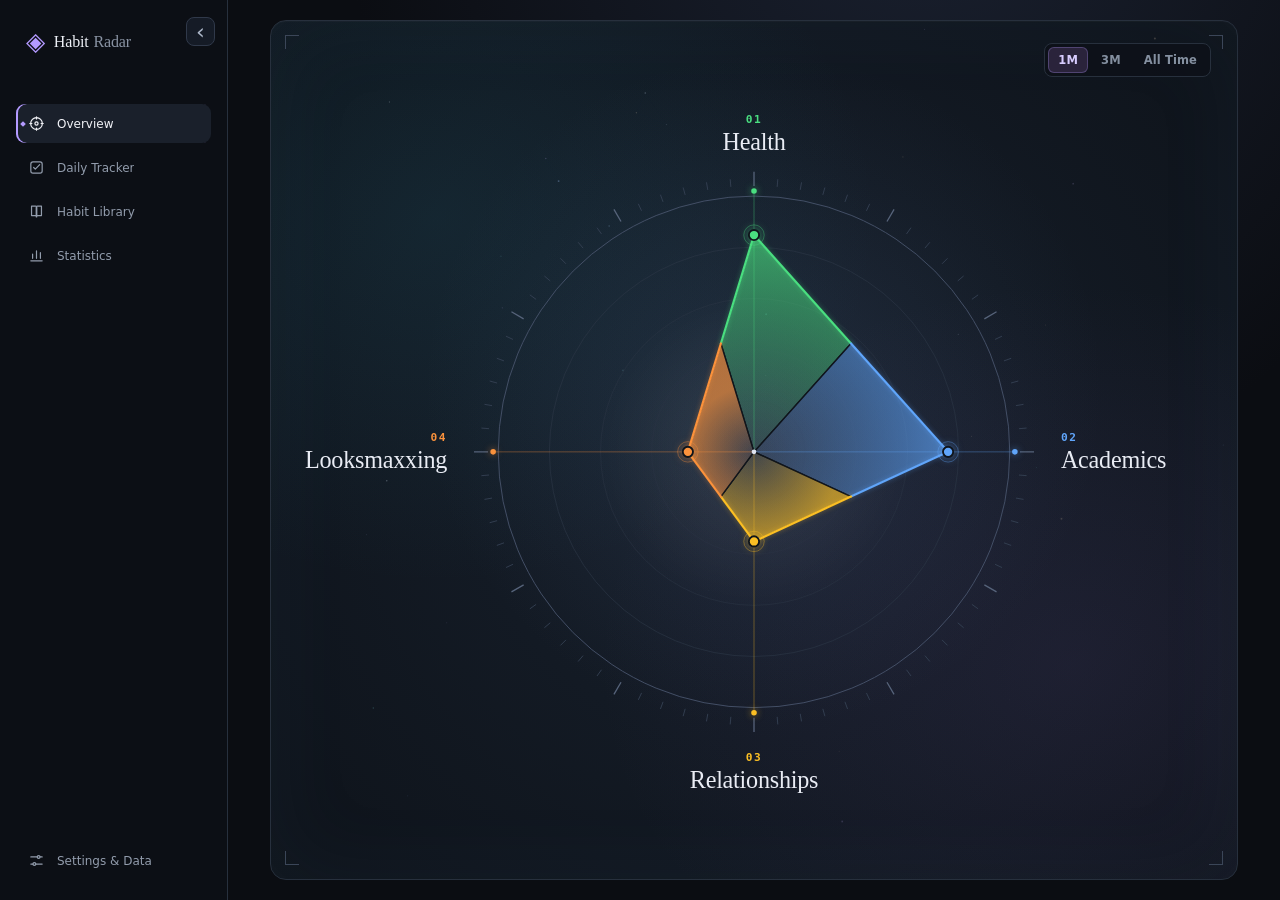
==== commit d8bb91c2: "Refresh archive UI asset cache versions" ====
--- a/index.html
+++ b/index.html
@@ -4,7 +4,7 @@
 <meta charset="utf-8"><meta name="viewport" content="width=device-width,initial-scale=1">
 <meta name="theme-color" content="#0b0d12"><title>Habit Radar</title>
 <link rel="icon" type="image/svg+xml" href="favicon.svg?v=20261123-11">
-<link rel="stylesheet" href="styles.css?v=20261124-01">
+<link rel="stylesheet" href="styles.css?v=20261124-02">
 </head>
 <body>
 <svg class="icon-library" aria-hidden="true" focusable="false">
@@ -120,5 +120,5 @@
 <div class="library-modal" id="libraryModal" hidden></div>
 <div class="reconciliation-modal" id="reconciliationModal" hidden></div>
 <div class="toast" id="toast" role="status"></div>
-<script src="app.js?v=20261124-01"></script>
+<script src="app.js?v=20261124-02"></script>
 </body></html>
--- a/styles.css
+++ b/styles.css
@@ -1382,3 +1382,110 @@
  .settings-review-line{align-items:flex-start;flex-direction:column}
  .settings-control-line>.secondary-button{flex:none}
 }
+
+
+/* Minimal notes and settings: remove decorative layers and explanatory copy. */
+.archive-note-card,.archive-note-top,.archive-note-mark{display:none}
+.archive-note-compact{display:flex;align-items:stretch;gap:6px;margin:2px 4px 8px 9px}
+.archive-note-compact textarea{flex:1;min-width:0;min-height:34px;max-height:76px;resize:vertical;padding:7px 8px;border:1px solid rgba(112,126,149,.2);border-radius:6px;background:rgba(8,12,18,.36);color:#dce1e9;font:10px/1.45 var(--font-sans)}
+.archive-note-compact textarea:focus{outline:none;border-color:rgba(180,154,255,.4)}
+.archive-note-compact textarea::placeholder{color:#748094}
+.archive-note-compact button{align-self:flex-end;padding:6px 9px;border:1px solid rgba(112,126,149,.2);border-radius:6px;background:rgba(255,255,255,.025);color:#bcb0e8;font-size:9px}
+.settings-screen{max-width:900px;padding:22px 0 65px}
+.settings-page-heading{margin:0 0 15px;padding:0 1px}
+.settings-page-heading h2{margin:0;color:#edf0f6;font-family:var(--font-serif);font-size:27px;font-weight:450}
+.settings-grid{display:grid;grid-template-columns:repeat(2,minmax(0,1fr));gap:11px;margin:0}
+.settings-card{display:flex;flex-direction:column;gap:10px;min-width:0;padding:16px 17px;border:1px solid rgba(112,126,149,.19);border-radius:10px;background:rgba(18,24,34,.82);box-shadow:none}
+.settings-card h3{margin:0;color:#dce3ee;font-size:12px;font-weight:600}
+.settings-card-data{grid-column:1/-1}
+.settings-control-line{display:grid;grid-template-columns:auto minmax(0,1fr) auto;align-items:center;gap:9px}
+.settings-control-line label,.settings-card .setting-row label,.settings-review-line>span,.settings-reset-row>span{color:#aeb9c9;font-size:10px}
+.settings-control-line input[type=date]{width:100%;min-width:0;min-height:32px;padding:5px 7px;border:1px solid #303a48;border-radius:6px;background:#0d1118;color:var(--text);font-size:10px;color-scheme:dark}
+.settings-control-line>.secondary-button{min-height:32px;padding:6px 9px}
+.settings-footnote{color:#748195;font-size:9px;line-height:1.4}
+.settings-review-line{display:flex;align-items:center;justify-content:space-between;gap:8px;padding-top:8px;border-top:1px solid rgba(112,126,149,.13)}
+.settings-review-line .review-pending-button{margin:0;min-height:28px;padding:5px 9px;font-size:9px}
+.settings-card .setting-row{display:flex;align-items:center;justify-content:space-between;gap:10px;margin:0}
+.settings-card .setting-row strong{color:#c6b7f1;font-size:11px}
+.settings-card input[type=range]{width:100%;margin:0;accent-color:#a99add}
+.settings-card .range-label{display:flex;justify-content:space-between;color:#778397;font-size:8px}
+.settings-card .benchmark-row{padding-top:9px;border-top:1px solid rgba(112,126,149,.13)}
+.settings-card .setting-row input[type=number]{width:88px;min-height:30px;padding:5px 7px;border:1px solid #303a48;border-radius:6px;background:#0d1118;color:#e0e5ee;font-size:10px}
+.settings-card .storage-detail{margin:0;padding:8px 9px;border:1px solid rgba(112,126,149,.13);border-radius:6px;background:rgba(7,10,15,.25);color:#8996a8;font-size:9px;line-height:1.4}
+.settings-action-group{display:flex;flex-wrap:wrap;gap:6px}
+.settings-action-group .secondary-button,.settings-action-group .danger-button{min-height:30px;padding:6px 9px;font-size:9px}
+.settings-reset-row{display:flex;align-items:center;justify-content:space-between;gap:10px;margin-top:3px;padding-top:10px;border-top:1px solid rgba(112,126,149,.15)}
+.settings-card .danger-button{border-color:rgba(180,89,106,.25);background:rgba(72,32,42,.2);color:#d99aa3}
+@media(max-width:760px){
+ .settings-screen{padding:13px 0 60px}
+ .settings-grid{grid-template-columns:1fr;gap:9px}
+ .settings-card{padding:14px}
+ .settings-card-data{grid-column:auto}
+ .settings-reset-row{align-items:flex-start;flex-direction:column}
+}
+
+
+/* Special-day note editor is temporary; saved notes appear above the star on hover. */
+.archive-note-compact{display:flex;align-items:stretch;gap:6px;margin:3px 32px 8px 9px}
+.archive-note-compact textarea{flex:1;min-width:0;min-height:34px;max-height:76px;resize:vertical;padding:7px 8px;border:1px solid rgba(112,126,149,.2);border-radius:6px;background:rgba(8,12,18,.36);color:#dce1e9;font:10px/1.45 var(--font-sans)}
+.archive-note-compact textarea:focus{outline:none;border-color:rgba(180,154,255,.4)}
+.archive-note-compact textarea::placeholder{color:#748094}
+.archive-note-compact button{align-self:flex-end;padding:6px 9px;border:1px solid rgba(112,126,149,.2);border-radius:6px;background:rgba(255,255,255,.025);color:#bcb0e8;font-size:9px}
+.archive-row-star{position:relative;opacity:1}
+.archive-row-star:not(.is-special){opacity:0}
+.archive-entry-main:hover .archive-row-star:not(.is-special),.archive-row-star:not(.is-special):focus-visible{opacity:1}
+.archive-row-star.is-special::after{content:attr(data-note);position:absolute;z-index:30;left:50%;bottom:calc(100% + 9px);transform:translate(-50%,4px);width:max-content;max-width:min(240px,65vw);padding:7px 9px;border:1px solid rgba(245,190,103,.28);border-radius:6px;background:#171b24;color:#e8e1d3;font:10px/1.45 var(--font-sans);text-align:left;white-space:normal;overflow-wrap:anywhere;box-shadow:0 7px 22px rgba(0,0,0,.35);opacity:0;visibility:hidden;pointer-events:none;transition:opacity .12s ease,transform .12s ease,visibility .12s ease}
+.archive-row-star.is-special[data-note]:not([data-note=""]):hover::after,.archive-row-star.is-special[data-note]:not([data-note=""]):focus-visible::after{opacity:1;visibility:visible;transform:translate(-50%,0)}
+
+
+/* Archive controls: visible stars, a compact temporary editor, and an unclipped note tooltip. */
+.archive-row-star,
+.archive-row-star:not(.is-special){
+ width:28px;min-width:28px;min-height:32px;flex:none;display:grid;place-items:center;
+ padding:0;border:0;border-radius:6px;background:transparent;color:#7f8b9e;
+ font:17px/1 var(--font-sans);opacity:1;cursor:pointer;
+ transition:color .14s ease,background-color .14s ease;
+}
+.archive-row-star:hover,.archive-row-star:focus-visible{color:#d7ddeb;background:rgba(255,255,255,.055);outline:none}
+.archive-row-star.is-special{color:#e8bd76;background:rgba(232,189,118,.075)}
+.archive-row-star.is-special:hover,.archive-row-star.is-special:focus-visible{color:#ffda9a;background:rgba(232,189,118,.13)}
+.archive-row-star.is-special::after{content:none!important;display:none!important}
+.archive-note-compact{
+ display:grid;grid-template-columns:minmax(0,1fr) auto;align-items:end;gap:7px;
+ margin:4px 31px 8px 9px;padding:0;
+}
+.archive-note-compact textarea{
+ display:block;width:100%;min-width:0;min-height:42px;max-height:72px;resize:vertical;
+ padding:8px 9px;border:1px solid rgba(164,174,193,.2);border-radius:6px;
+ outline:none;background:rgba(8,12,18,.62);color:#e1e6ef;
+ font:11px/1.45 var(--font-sans);
+}
+.archive-note-compact textarea:focus{border-color:rgba(183,163,235,.58);box-shadow:0 0 0 2px rgba(183,163,235,.08)}
+.archive-note-compact textarea::placeholder{color:#788599}
+.archive-note-compact .archive-note-save{
+ min-height:32px;padding:0 11px;border:1px solid rgba(183,163,235,.26);border-radius:6px;
+ background:rgba(183,163,235,.09);color:#d8cafa;font-size:10px;font-weight:600;
+}
+.archive-note-compact .archive-note-save:hover{background:rgba(183,163,235,.16)}
+.archive-note-tooltip{
+ position:fixed;z-index:1000;left:0;top:0;transform:translateX(-50%);
+ display:block;width:max-content;max-width:min(280px,calc(100vw - 24px));
+ padding:8px 10px;border:1px solid rgba(232,189,118,.28);border-radius:7px;
+ background:#191e28;color:#ece5d8;box-shadow:0 8px 24px rgba(0,0,0,.38);
+ font:11px/1.45 var(--font-sans);white-space:normal;overflow-wrap:anywhere;
+ pointer-events:none;opacity:1;
+}
+.archive-note-tooltip[hidden]{display:none}
+.archive-note-tooltip::after{
+ content:"";position:absolute;left:50%;bottom:-5px;width:8px;height:8px;
+ border-right:1px solid rgba(232,189,118,.28);border-bottom:1px solid rgba(232,189,118,.28);
+ background:#191e28;transform:translateX(-50%) rotate(45deg);
+}
+.archive-note-tooltip.below::after{
+ top:-5px;bottom:auto;border:0;border-left:1px solid rgba(232,189,118,.28);
+ border-top:1px solid rgba(232,189,118,.28);
+}
+@media(max-width:760px){
+ .archive-note-compact{margin-right:30px}
+ .archive-note-tooltip{max-width:calc(100vw - 20px)}
+}
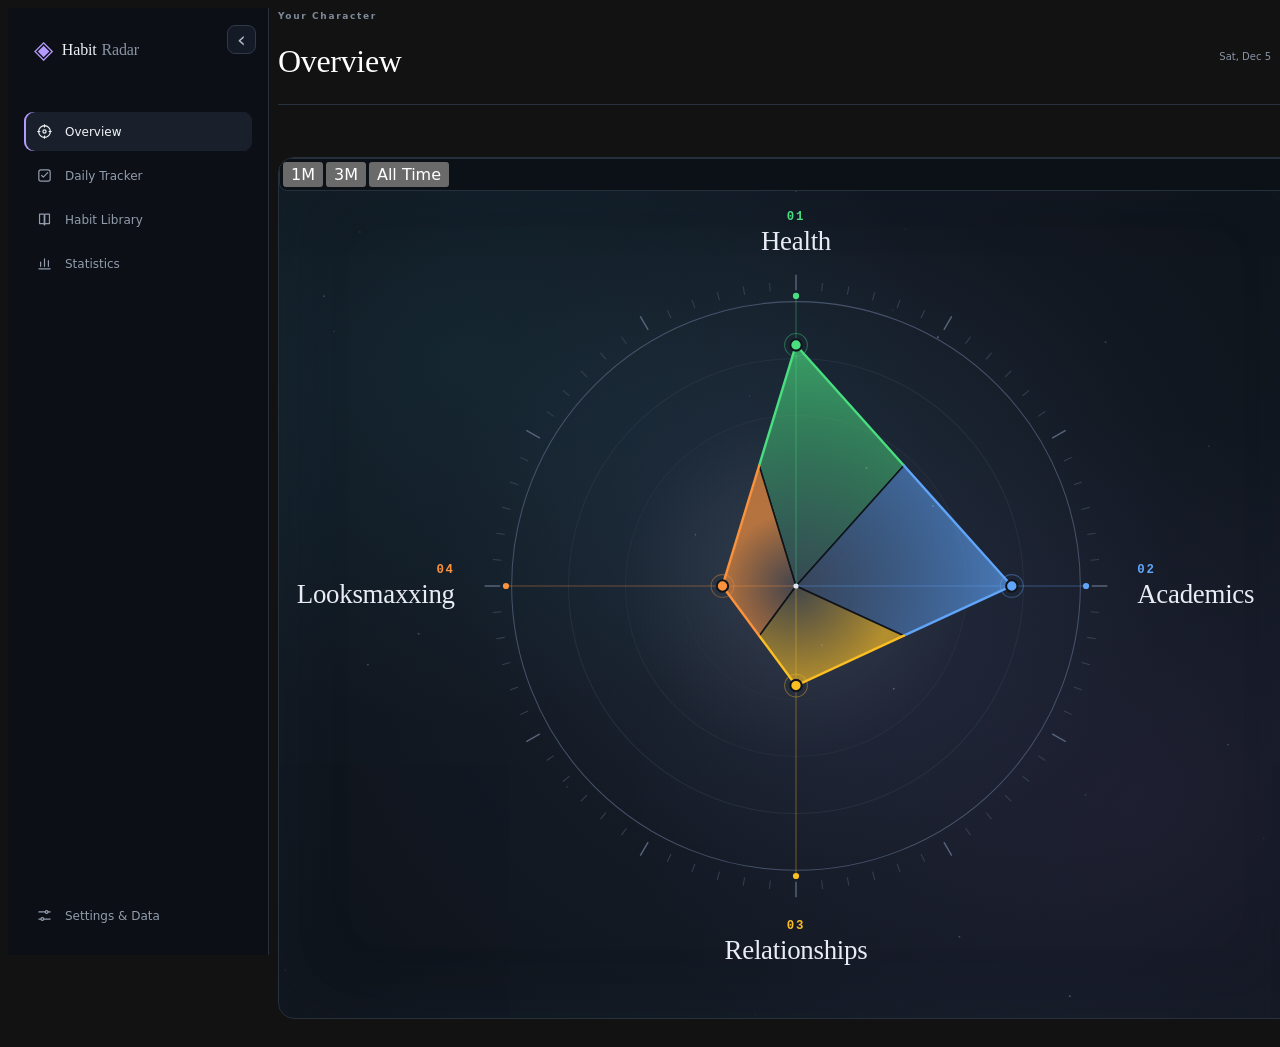
==== commit ad62cf06: "Refresh app asset cache versions" ====
--- a/index.html
+++ b/index.html
@@ -4,7 +4,7 @@
 <meta charset="utf-8"><meta name="viewport" content="width=device-width,initial-scale=1">
 <meta name="theme-color" content="#0b0d12"><title>Habit Radar</title>
 <link rel="icon" type="image/svg+xml" href="favicon.svg?v=20261123-11">
-<link rel="stylesheet" href="styles.css?v=20261124-02">
+<link rel="stylesheet" href="styles.css?v=20261123-03">
 </head>
 <body>
 <svg class="icon-library" aria-hidden="true" focusable="false">
@@ -120,5 +120,5 @@
 <div class="library-modal" id="libraryModal" hidden></div>
 <div class="reconciliation-modal" id="reconciliationModal" hidden></div>
 <div class="toast" id="toast" role="status"></div>
-<script src="app.js?v=20261124-02"></script>
+<script src="app.js?v=20261123-03"></script>
 </body></html>
--- a/styles.css
+++ b/styles.css
@@ -1,57 +1,57 @@
-:root{color-scheme:dark;--bg:#0b0d12;--panel:#121720;--panel-hi:#171e29;--line:#27303d;--text:#edf0f6;--muted:#8993a3;--soft:#c5ccd7;--accent:#b49aff;--green:#4ade80;--purple:#b49aff;--red:#f28b96;font-family:Inter,ui-sans-serif,system-ui,-apple-system,"Segoe UI",sans-serif}*{box-sizing:border-box}body{margin:0;min-height:100vh;background:radial-gradient(ellipse at 72% -20%,#1b2232,transparent 45%),var(--bg);color:var(--text)}button,input,select{font:inherit}button{cursor:pointer}button:focus-visible,input:focus-visible,select:focus-visible{outline:2px solid var(--accent);outline-offset:2px}.app{min-height:100vh;display:grid;grid-template-columns:228px minmax(0,1fr)}.sidebar{height:100vh;position:sticky;top:0;display:flex;flex-direction:column;padding:27px 16px 20px;background:#0c0f15;border-right:1px solid var(--line)}.brand{display:flex;align-items:center;gap:9px;padding:0 10px 48px;color:var(--text);text-decoration:none;font-size:12px;font-weight:850;letter-spacing:1.8px}.brand-icon{font-size:25px;color:var(--accent)}.brand-muted{color:#7d8797;margin-left:3px}.eyebrow{font-size:9px;letter-spacing:1.65px;color:#7d8899;font-weight:800}.navigation{display:grid;gap:5px}.nav-item{display:flex;align-items:center;gap:12px;width:100%;padding:11px 12px;border:0;border-radius:9px;background:transparent;color:#929cac;text-align:left;font-size:12px;transition:background .16s,color .16s}.nav-item span{width:17px;font-size:16px;text-align:center}.nav-item:hover,.nav-item.active{background:#1a202b;color:#f1f2f7}.nav-item.active{box-shadow:inset 2px 0 var(--accent)}.sidebar-bottom{margin-top:auto}.storage-status{display:flex;align-items:center;gap:8px;padding:12px;color:#8993a2;font-size:10px}.storage-status i{width:7px;height:7px;border-radius:50%;background:#d0a45e}.storage-status i.saved{background:var(--green)}.main{width:100%;max-width:1600px;margin:auto;padding:0 42px}.topbar{height:96px;display:flex;align-items:center;justify-content:space-between;border-bottom:1px solid var(--line);margin-bottom:32px}.topbar h1{font-size:22px;font-weight:650;letter-spacing:-.5px;margin:5px 0 0}.topbar-right{display:flex;align-items:center;gap:13px;color:var(--muted);font-size:10px}.avatar{width:30px;height:30px;display:grid;place-items:center;border-radius:50%;background:#29233b;color:#cdbfff;font-size:11px}.view{display:none;animation:enter .2s ease}.view.active{display:block}@keyframes enter{from{opacity:0;transform:translateY(4px)}to{opacity:1;transform:none}}.panel{min-width:0;padding:21px;border:1px solid var(--line);border-radius:15px;background:linear-gradient(145deg,#151b25,#10141b)}.panel-heading,.section-heading{display:flex;align-items:flex-start;justify-content:space-between;gap:14px}.panel h2,.panel h3{margin:6px 0 0;font-size:16px;font-weight:630}.panel h3{font-size:14px}.segmented{display:flex;gap:3px;padding:3px;border:1px solid var(--line);border-radius:8px;background:#0d1118}.segmented button{border:0;border-radius:6px;padding:6px 10px;background:transparent;color:#8490a0;font-size:9px;font-weight:750}.segmented button.selected{background:#2a233b;color:#d8ccff}.segmented.large button{padding:9px 12px;font-size:10px}.progress-track{height:4px;margin-top:7px;border-radius:8px;background:#29313e;overflow:hidden}.progress-track i{display:block;height:100%;border-radius:8px;background:var(--accent)}.section-heading{align-items:flex-end;margin:34px 0 16px}.section-heading h2{margin:6px 0 3px;font-size:25px;letter-spacing:-.7px}.muted{margin:6px 0 0;color:var(--muted);font-size:11px;line-height:1.65}.habit-list{display:grid;gap:7px;margin-top:18px}.library-habit{display:flex;justify-content:space-between;align-items:center;gap:9px;padding:12px;border:1px solid var(--line);border-radius:10px;background:#11161e;text-align:left}.library-habit:hover,.library-habit.selected{border-color:#66558b;background:#1a1d2a}.library-habit.archived{opacity:.55}.library-habit strong{display:block;font-size:11px;font-weight:600;color:#e2e6ee}.library-habit small{display:block;margin-top:5px;color:#7e8999;font-size:9px}.habit-points{color:#c6b5ff;font-size:10px;white-space:nowrap}.form-field{display:grid;gap:7px}.form-field label{color:#9ba6b6;font-size:10px;font-weight:600}.form-field input,.form-field select{width:100%;padding:10px 11px;border:1px solid #303a48;border-radius:8px;background:#0d121a;color:var(--text);font-size:11px}.form-field input[type=color]{height:38px;padding:3px}.primary-button,.secondary-button,.danger-button{display:inline-flex;align-items:center;justify-content:center;padding:9px 12px;border:1px solid transparent;border-radius:8px;font-size:10px;font-weight:700}.primary-button{background:#bba8ff;color:#171321}.secondary-button{border-color:#303a48;background:#1a222e;color:#c3cad6}.danger-button{border-color:#59343d;background:#2b181d;color:#ff9ea6}.stats-cards{display:grid;grid-template-columns:repeat(3,1fr);gap:12px;margin:22px 0 14px}.stat-card{padding:16px;border:1px solid var(--line);border-radius:12px;background:#121720}.stat-card strong{display:block;margin:9px 0 4px;font-size:23px;font-variant-numeric:tabular-nums}.stat-card span{color:var(--muted);font-size:9px}.data-table{width:100%;margin-top:16px;border-collapse:collapse}.data-table th{padding:10px;text-align:left;border-bottom:1px solid var(--line);color:#7f8999;font-size:9px;letter-spacing:1px}.data-table td{padding:13px 10px;border-bottom:1px solid #252d39;color:#c9d0dc;font-size:10px}.settings-grid{display:grid;grid-template-columns:repeat(2,minmax(0,1fr));gap:13px;margin-top:20px}.settings-card h3{margin:8px 0;font-size:15px}.settings-card p{min-height:48px}.setting-row{display:flex;justify-content:space-between;align-items:center;gap:10px;margin:16px 0 8px;color:#c5cbd6;font-size:10px}.setting-row strong{color:#c5b2ff}.setting-row input[type=number]{width:100px;padding:7px;border:1px solid var(--line);border-radius:7px;background:#0d1118;color:var(--text)}.settings-card input[type=range]{width:100%;accent-color:var(--accent)}.range-label{display:flex;justify-content:space-between;color:#778292;font-size:9px}.storage-detail{margin:13px 0;padding:11px;border:1px solid var(--line);border-radius:8px;background:#0d1118;color:#8e99a9;font-size:10px;line-height:1.6}.button-row{display:flex;gap:8px}.file-button{cursor:pointer}.danger-card{border-color:#3b2930}.empty-state{padding:24px;text-align:center;border:1px dashed #354052;border-radius:10px;color:#8490a0;font-size:11px}.toast{position:fixed;z-index:30;bottom:22px;left:50%;transform:translate(-50%,12px);opacity:0;pointer-events:none;padding:11px 16px;border-radius:9px;background:#eee8ff;color:#191423;font-size:11px;font-weight:650;transition:.2s}.toast.show{opacity:1;transform:translate(-50%,0)}footer{display:flex;justify-content:space-between;margin-top:30px;padding:30px 2px 22px;color:#515c6c;font-size:8px;letter-spacing:1.5px}@media(max-width:1120px){.main{padding:0 25px}}@media(max-width:700px){.app{display:block}.sidebar{position:fixed;z-index:20;top:auto;bottom:0;width:100%;height:64px;padding:5px 7px;border:0;border-top:1px solid var(--line);display:block}.brand,.sidebar-bottom{display:none}.navigation{display:flex;justify-content:space-around;gap:2px}.nav-item{flex:1;flex-direction:column;justify-content:center;gap:3px;padding:5px 2px;font-size:8px;text-align:center}.nav-item span{font-size:15px}.nav-item.active{box-shadow:inset 0 2px var(--accent)}.main{padding:0 14px 82px}.topbar{height:73px;margin-bottom:22px}.topbar h1{font-size:19px}.topbar-right #todayLabel{display:none}.panel{padding:16px}.section-heading{align-items:flex-start;flex-direction:column;margin-top:26px}.section-heading h2{font-size:23px}.settings-grid{grid-template-columns:1fr}.stats-cards{grid-template-columns:1fr 1fr}.segmented.large{width:100%}.segmented.large button{flex:1}.data-table{min-width:500px}.main .panel:has(.data-table){overflow-x:auto}footer{font-size:7px}}
-
-
-
-
-.main:has(#view-tracker.active)>.topbar{display:none}
+:root:root{color-scheme:dark;--bg:#0b0d12;--panel:#121720;--panel-hi:#171e29;--line:#27303d;--text:#edf0f6;--muted:#8993a3;--soft:#c5ccd7;--accent:#b49aff;--green:#4ade80;--purple:#b49aff;--red:#f28b96;font-family:Inter,ui-sans-serif,system-ui,-apple-system,"Segoe UI",sans-serif}**{box-sizing:border-box}bodybody{margin:0;min-height:100vh;background:radial-gradient(ellipse at 72% -20%,#1b2232,transparent 45%),var(--bg);color:var(--text)}button,input,selectbutton,input,select{font:inherit}buttonbutton{cursor:pointer}button:focus-visible,input:focus-visible,select:focus-visiblebutton:focus-visible,input:focus-visible,select:focus-visible{outline:2px solid var(--accent);outline-offset:2px}.app.app{min-height:100vh;display:grid;grid-template-columns:228px minmax(0,1fr)}.sidebar.sidebar{height:100vh;position:sticky;top:0;display:flex;flex-direction:column;padding:27px 16px 20px;background:#0c0f15;border-right:1px solid var(--line)}.brand.brand{display:flex;align-items:center;gap:9px;padding:0 10px 48px;color:var(--text);text-decoration:none;font-size:12px;font-weight:850;letter-spacing:1.8px}.brand-icon.brand-icon{font-size:25px;color:var(--accent)}.brand-muted.brand-muted{color:#7d8797;margin-left:3px}.eyebrow.eyebrow{font-size:9px;letter-spacing:1.65px;color:#7d8899;font-weight:800}.navigation.navigation{display:grid;gap:5px}.nav-item.nav-item{display:flex;align-items:center;gap:12px;width:100%;padding:11px 12px;border:0;border-radius:9px;background:transparent;color:#929cac;text-align:left;font-size:12px;transition:background .16s,color .16s}.nav-item span.nav-item span{width:17px;font-size:16px;text-align:center}.nav-item:hover,.nav-item.active.nav-item:hover,.nav-item.active{background:#1a202b;color:#f1f2f7}.nav-item.active.nav-item.active{box-shadow:inset 2px 0 var(--accent)}.sidebar-bottom.sidebar-bottom{margin-top:auto}.storage-status.storage-status{display:flex;align-items:center;gap:8px;padding:12px;color:#8993a2;font-size:10px}.storage-status i.storage-status i{width:7px;height:7px;border-radius:50%;background:#d0a45e}.storage-status i.saved.storage-status i.saved{background:var(--green)}.main.main{width:100%;max-width:1600px;margin:auto;padding:0 42px}.topbar.topbar{height:96px;display:flex;align-items:center;justify-content:space-between;border-bottom:1px solid var(--line);margin-bottom:32px}.topbar h1.topbar h1{font-size:22px;font-weight:650;letter-spacing:-.5px;margin:5px 0 0}.topbar-right.topbar-right{display:flex;align-items:center;gap:13px;color:var(--muted);font-size:10px}.avatar.avatar{width:30px;height:30px;display:grid;place-items:center;border-radius:50%;background:#29233b;color:#cdbfff;font-size:11px}.view.view{display:none;animation:enter .2s ease}.view.active.view.active{display:block}@keyframes enter@keyframes enter{from{opacity:0;transform:translateY(4px)}to{opacity:1;transform:none}}.panel.panel{min-width:0;padding:21px;border:1px solid var(--line);border-radius:15px;background:linear-gradient(145deg,#151b25,#10141b)}.panel-heading,.section-heading.panel-heading,.section-heading{display:flex;align-items:flex-start;justify-content:space-between;gap:14px}.panel h2,.panel h3.panel h2,.panel h3{margin:6px 0 0;font-size:16px;font-weight:630}.panel h3.panel h3{font-size:14px}.segmented.segmented{display:flex;gap:3px;padding:3px;border:1px solid var(--line);border-radius:8px;background:#0d1118}.segmented button.segmented button{border:0;border-radius:6px;padding:6px 10px;background:transparent;color:#8490a0;font-size:9px;font-weight:750}.segmented button.selected.segmented button.selected{background:#2a233b;color:#d8ccff}.segmented.large button.segmented.large button{padding:9px 12px;font-size:10px}.progress-track.progress-track i.section-heading.section-heading{align-items:flex-end;margin:34px 0 16px}.section-heading h2.section-heading h2{margin:6px 0 3px;font-size:25px;letter-spacing:-.7px}.muted.muted{margin:6px 0 0;color:var(--muted);font-size:11px;line-height:1.65}.habit-list.library-habit.library-habit:hover,.library-habit.selected.library-habit.archived.library-habit strong.library-habit small.habit-points.form-field.form-field{display:grid;gap:7px}.form-field label.form-field label{color:#9ba6b6;font-size:10px;font-weight:600}.form-field input,.form-field select.form-field input,.form-field select{width:100%;padding:10px 11px;border:1px solid #303a48;border-radius:8px;background:#0d121a;color:var(--text);font-size:11px}.form-field input[type=color].form-field input[type=color]{height:38px;padding:3px}.primary-button,.secondary-button,.danger-button.primary-button,.secondary-button,.danger-button{display:inline-flex;align-items:center;justify-content:center;padding:9px 12px;border:1px solid transparent;border-radius:8px;font-size:10px;font-weight:700}.primary-button.primary-button{background:#bba8ff;color:#171321}.secondary-button.secondary-button{border-color:#303a48;background:#1a222e;color:#c3cad6}.danger-button.danger-button{border-color:#59343d;background:#2b181d;color:#ff9ea6}.stats-cards.stats-cards{display:grid;grid-template-columns:repeat(3,1fr);gap:12px;margin:22px 0 14px}.stat-card.stat-card{padding:16px;border:1px solid var(--line);border-radius:12px;background:#121720}.stat-card strong.stat-card strong{display:block;margin:9px 0 4px;font-size:23px;font-variant-numeric:tabular-nums}.stat-card span.stat-card span{color:var(--muted);font-size:9px}.data-table.data-table{width:100%;margin-top:16px;border-collapse:collapse}.data-table th.data-table th{padding:10px;text-align:left;border-bottom:1px solid var(--line);color:#7f8999;font-size:9px;letter-spacing:1px}.data-table td.data-table td{padding:13px 10px;border-bottom:1px solid #252d39;color:#c9d0dc;font-size:10px}.settings-grid.settings-grid{display:grid;grid-template-columns:repeat(2,minmax(0,1fr));gap:13px;margin-top:20px}.settings-card h3.settings-card h3{margin:8px 0;font-size:15px}.settings-card p.settings-card p{min-height:48px}.setting-row.setting-row{display:flex;justify-content:space-between;align-items:center;gap:10px;margin:16px 0 8px;color:#c5cbd6;font-size:10px}.setting-row strong.setting-row strong{color:#c5b2ff}.setting-row input[type=number].setting-row input[type=number]{width:100px;padding:7px;border:1px solid var(--line);border-radius:7px;background:#0d1118;color:var(--text)}.settings-card input[type=range].settings-card input[type=range]{width:100%;accent-color:var(--accent)}.range-label.range-label{display:flex;justify-content:space-between;color:#778292;font-size:9px}.storage-detail.storage-detail{margin:13px 0;padding:11px;border:1px solid var(--line);border-radius:8px;background:#0d1118;color:#8e99a9;font-size:10px;line-height:1.6}.button-row.file-button.file-button{cursor:pointer}.danger-card.empty-state.empty-state{padding:24px;text-align:center;border:1px dashed #354052;border-radius:10px;color:#8490a0;font-size:11px}.toast.toast{position:fixed;z-index:30;bottom:22px;left:50%;transform:translate(-50%,12px);opacity:0;pointer-events:none;padding:11px 16px;border-radius:9px;background:#eee8ff;color:#191423;font-size:11px;font-weight:650;transition:.2s}.toast.show.toast.show{opacity:1;transform:translate(-50%,0)}footerfooter{display:flex;justify-content:space-between;margin-top:30px;padding:30px 2px 22px;color:#515c6c;font-size:8px;letter-spacing:1.5px}@media(max-width:1120px)@media(max-width:1120px){.main.main{padding:0 25px}}@media(max-width:700px)@media(max-width:700px){.app.app{display:block}.sidebar.sidebar{position:fixed;z-index:20;top:auto;bottom:0;width:100%;height:64px;padding:5px 7px;border:0;border-top:1px solid var(--line);display:block}.brand,.sidebar-bottom.brand,.sidebar-bottom{display:none}.navigation.navigation{display:flex;justify-content:space-around;gap:2px}.nav-item.nav-item{flex:1;flex-direction:column;justify-content:center;gap:3px;padding:5px 2px;font-size:8px;text-align:center}.nav-item span.nav-item span{font-size:15px}.nav-item.active.nav-item.active{box-shadow:inset 0 2px var(--accent)}.main.main{padding:0 14px 82px}.topbar.topbar{height:73px;margin-bottom:22px}.topbar h1.topbar h1{font-size:19px}.topbar-right #todayLabel.topbar-right #todayLabel{display:none}.panel.panel{padding:16px}.section-heading.section-heading{align-items:flex-start;flex-direction:column;margin-top:26px}.section-heading h2.section-heading h2{font-size:23px}.settings-grid.settings-grid{grid-template-columns:1fr}.stats-cards.stats-cards{grid-template-columns:1fr 1fr}.segmented.large.segmented.large{width:100%}.segmented.large button.segmented.large button{flex:1}.data-table.data-table{min-width:500px}.main .panel:has(.data-table).main .panel:has(.data-table){overflow-x:auto}footerfooter{font-size:7px}}
+
+
+
+
+.main:has(#view-tracker.active)>.topbar.main:has(#view-tracker.active)>.topbar{display:none}
 
 /* Daily tracker: one line per habit, three status lights, no report furniture. */
-.daily-screen{max-width:850px;margin:0 auto;padding:20px 0 60px}
-.daily-header{display:flex;align-items:flex-end;justify-content:space-between;gap:20px;padding:10px 4px 25px;border-bottom:1px solid var(--line);margin-bottom:12px}
-.daily-header h2{margin:7px 0 0;font-size:clamp(25px,4vw,36px);font-weight:620;letter-spacing:-1px}
-.live-clock{font-size:clamp(18px,3vw,24px);font-weight:550;letter-spacing:1px;color:#b9a7f5;font-variant-numeric:tabular-nums;text-shadow:0 0 18px rgba(180,154,255,.28)}
-.tracker-list{display:grid;gap:3px}
-.daily-habit{display:flex;align-items:center;justify-content:space-between;gap:18px;min-height:65px;padding:10px 13px;border-bottom:1px solid rgba(49,58,73,.58);border-radius:9px;transition:background .2s ease,border-color .2s ease}
-.daily-habit:hover{background:rgba(255,255,255,.025)}
-.daily-habit-name{font-size:clamp(13px,1.8vw,15px);font-weight:530;letter-spacing:.05px;color:#e6e9f1}
-.status-dots{display:flex;align-items:center;gap:13px;padding:4px 2px}
-.status-dot{position:relative;width:13px;height:13px;flex:none;padding:0;border:0;border-radius:50%;opacity:.28;transform:scale(.92);transition:opacity .18s ease,transform .18s ease,box-shadow .18s ease;cursor:pointer}
-.status-dot.completed{background:#4ade80}
-.status-dot.mva{background:#b49aff}
-.status-dot.missed{background:#f16e79}
-.status-dot:hover{opacity:.75;transform:scale(1.12)}
-.status-dot.chosen{opacity:1;transform:scale(1.12);box-shadow:0 0 0 4px rgba(255,255,255,.055),0 0 13px currentColor}
-.status-dot.completed.chosen{box-shadow:0 0 0 4px rgba(74,222,128,.1),0 0 15px rgba(74,222,128,.75)}
-.status-dot.mva.chosen{box-shadow:0 0 0 4px rgba(180,154,255,.12),0 0 15px rgba(180,154,255,.8)}
-.status-dot.missed.chosen{box-shadow:0 0 0 4px rgba(241,110,121,.1),0 0 15px rgba(241,110,121,.75)}
-.daily-empty{padding:28px 12px;text-align:center;color:var(--muted);font-size:12px}
-@media(max-width:700px){
- 
- 
- 
- 
- 
- 
- 
- 
- .main:has(#view-tracker.active){padding:0 16px 82px}
- .daily-screen{padding:12px 0 35px}
- .daily-header{padding:10px 3px 20px;margin-bottom:7px}
- .daily-habit{min-height:61px;padding:10px 7px}
- .daily-habit-name{font-size:14px}
- .status-dots{gap:14px}
- .status-dot{width:14px;height:14px}
-}
-
-.storage-status[hidden]{display:none!important}
+.daily-screen.daily-screen{max-width:850px;margin:0 auto;padding:20px 0 60px}
+.daily-header.daily-header{display:flex;align-items:flex-end;justify-content:space-between;gap:20px;padding:10px 4px 25px;border-bottom:1px solid var(--line);margin-bottom:12px}
+.daily-header h2.daily-header h2{margin:7px 0 0;font-size:clamp(25px,4vw,36px);font-weight:620;letter-spacing:-1px}
+.live-clock.live-clock{font-size:clamp(18px,3vw,24px);font-weight:550;letter-spacing:1px;color:#b9a7f5;font-variant-numeric:tabular-nums;text-shadow:0 0 18px rgba(180,154,255,.28)}
+.tracker-list.tracker-list{display:grid;gap:3px}
+.daily-habit.daily-habit{display:flex;align-items:center;justify-content:space-between;gap:18px;min-height:65px;padding:10px 13px;border-bottom:1px solid rgba(49,58,73,.58);border-radius:9px;transition:background .2s ease,border-color .2s ease}
+.daily-habit:hover.daily-habit:hover{background:rgba(255,255,255,.025)}
+.daily-habit-name.daily-habit-name{font-size:clamp(13px,1.8vw,15px);font-weight:530;letter-spacing:.05px;color:#e6e9f1}
+.status-dots.status-dots{display:flex;align-items:center;gap:13px;padding:4px 2px}
+.status-dot.status-dot{position:relative;width:13px;height:13px;flex:none;padding:0;border:0;border-radius:50%;opacity:.28;transform:scale(.92);transition:opacity .18s ease,transform .18s ease,box-shadow .18s ease;cursor:pointer}
+.status-dot.completed.status-dot.completed{background:#4ade80}
+.status-dot.mva.status-dot.mva{background:#b49aff}
+.status-dot.missed.status-dot.missed{background:#f16e79}
+.status-dot:hover.status-dot:hover{opacity:.75;transform:scale(1.12)}
+.status-dot.chosen.status-dot.chosen{opacity:1;transform:scale(1.12);box-shadow:0 0 0 4px rgba(255,255,255,.055),0 0 13px currentColor}
+.status-dot.completed.chosen.status-dot.completed.chosen{box-shadow:0 0 0 4px rgba(74,222,128,.1),0 0 15px rgba(74,222,128,.75)}
+.status-dot.mva.chosen.status-dot.mva.chosen{box-shadow:0 0 0 4px rgba(180,154,255,.12),0 0 15px rgba(180,154,255,.8)}
+.status-dot.missed.chosen.status-dot.missed.chosen{box-shadow:0 0 0 4px rgba(241,110,121,.1),0 0 15px rgba(241,110,121,.75)}
+.daily-empty.daily-empty{padding:28px 12px;text-align:center;color:var(--muted);font-size:12px}
+@media(max-width:700px)@media(max-width:700px){
+ 
+ 
+ 
+ 
+ 
+ 
+ 
+ 
+ .main:has(#view-tracker.active).main:has(#view-tracker.active){padding:0 16px 82px}
+ .daily-screen.daily-screen{padding:12px 0 35px}
+ .daily-header.daily-header{padding:10px 3px 20px;margin-bottom:7px}
+ .daily-habit.daily-habit{min-height:61px;padding:10px 7px}
+ .daily-habit-name.daily-habit-name{font-size:14px}
+ .status-dots.status-dots{gap:14px}
+ .status-dot.status-dot{width:14px;height:14px}
+}
+
+.storage-status[hidden].storage-status[hidden]{display:none!important}
 
 /* Daily Tracker Refinement */
-.daily-screen{
+.daily-screen.daily-screen{
  max-width:850px;
  margin:0 auto;
  padding:22px 0 60px;
 }
-.daily-header{
+.daily-header.daily-header{
  display:flex;
  flex-direction:column;
  align-items:center;
@@ -62,14 +62,14 @@
  text-align:center;
  border-bottom:1px solid var(--line);
 }
-.daily-header h2{
+.daily-header h2.daily-header h2{
  margin:0;
  font-size:clamp(25px,3.6vw,34px);
  line-height:1.2;
  font-weight:560;
  letter-spacing:-.65px;
 }
-.live-clock{
+.live-clock.live-clock{
  font-size:clamp(15px,2vw,18px);
  font-weight:450;
  letter-spacing:.8px;
@@ -77,12 +77,12 @@
  font-variant-numeric:tabular-nums;
  text-shadow:0 0 16px rgba(180,154,255,.16);
 }
-.daily-habit{
+.daily-habit.daily-habit{
  justify-content:flex-start;
  gap:14px;
  cursor:pointer;
 }
-.daily-habit-name{
+.daily-habit-name.daily-habit-name{
  position:relative;
  display:inline-block;
  flex:0 1 auto;
@@ -90,9 +90,9 @@
  max-width:calc(100% - 100px);
  transition:color .25s ease;
 }
-.daily-habit .status-dots{margin-left:auto;flex:none}
-.daily-habit.is-completed .daily-habit-name{color:#aab6b0}
-.daily-habit.is-completed .daily-habit-name:after{
+.daily-habit .status-dots.daily-habit .status-dots{margin-left:auto;flex:none}
+.daily-habit.is-completed .daily-habit-name.daily-habit.is-completed .daily-habit-name{color:#aab6b0}
+.daily-habit.is-completed .daily-habit-name:after.daily-habit.is-completed .daily-habit-name:after{
  content:"";
  position:absolute;
  left:0;
@@ -106,30 +106,30 @@
  animation:habit-cut .52s cubic-bezier(.18,.72,.2,1) forwards;
  pointer-events:none;
 }
-@keyframes habit-cut{to{transform:scaleX(1)}}
-.daily-habit:focus-visible{outline:1px solid var(--accent);outline-offset:2px}
-.habit-stats-screen{max-width:1000px;margin:0 auto;padding:8px 0 60px}
-.habit-stats-back{margin:8px 0 18px}
-.habit-stats-heading{align-items:center;margin-top:0}
-.habit-stats-heading .segmented{flex:none}
-#habitStatsCards{grid-template-columns:repeat(4,minmax(0,1fr))}
-.habit-activity-panel{margin-top:14px}
-@media(max-width:700px){
- .daily-screen{padding:14px 0 35px}
- .daily-header{gap:7px;padding:12px 5px 20px;margin-bottom:7px}
- .daily-header h2{font-size:clamp(22px,6vw,29px)}
- .live-clock{font-size:15px}
- .daily-habit{min-height:61px;padding:10px 7px;gap:10px}
- .daily-grip{width:13px;font-size:15px}
- .daily-habit-name{font-size:14px}
- .habit-stats-screen{padding:6px 0 35px}
- .habit-stats-heading{flex-direction:column;align-items:stretch}
- #habitStatsCards{grid-template-columns:repeat(2,minmax(0,1fr))}
+@keyframes habit-cut@keyframes habit-cut{to{transform:scaleX(1)}}
+.daily-habit:focus-visible.daily-habit:focus-visible{outline:1px solid var(--accent);outline-offset:2px}
+.habit-stats-screen.habit-stats-screen{max-width:1000px;margin:0 auto;padding:8px 0 60px}
+.habit-stats-back.habit-stats-back{margin:8px 0 18px}
+.habit-stats-heading.habit-stats-heading{align-items:center;margin-top:0}
+.habit-stats-heading .segmented.habit-stats-heading .segmented{flex:none}
+#habitStatsCards#habitStatsCards{grid-template-columns:repeat(4,minmax(0,1fr))}
+.habit-activity-panel.habit-activity-panel{margin-top:14px}
+@media(max-width:700px)@media(max-width:700px){
+ .daily-screen.daily-screen{padding:14px 0 35px}
+ .daily-header.daily-header{gap:7px;padding:12px 5px 20px;margin-bottom:7px}
+ .daily-header h2.daily-header h2{font-size:clamp(22px,6vw,29px)}
+ .live-clock.live-clock{font-size:15px}
+ .daily-habit.daily-habit{min-height:61px;padding:10px 7px;gap:10px}
+ .daily-grip
+ .daily-habit-name.daily-habit-name{font-size:14px}
+ .habit-stats-screen.habit-stats-screen{padding:6px 0 35px}
+ .habit-stats-heading.habit-stats-heading{flex-direction:column;align-items:stretch}
+ #habitStatsCards#habitStatsCards{grid-template-columns:repeat(2,minmax(0,1fr))}
 }
 
 /* Daily Tracker Interaction Polish */
-@media (hover:hover) and (pointer:fine){
- .daily-habit{
+@media (hover:hover) and (pointer:fine)@media (hover:hover) and (pointer:fine){
+ .daily-habit.daily-habit{
   position:relative;
   transform:translateY(0) scale(1);
   transform-origin:center;
@@ -140,14 +140,8 @@
    box-shadow 240ms ease;
   
  }
- .daily-habit:hover:not(.dragging){
-  z-index:2;
-  transform:translateY(-2px) scale(1.008);
-  background:rgba(255,255,255,.035);
-  border-color:rgba(180,154,255,.18);
-  box-shadow:0 8px 24px rgba(0,0,0,.16);
- }
- .status-dot{
+ .daily-habit:hover:not(.dragging)
+ .status-dot.status-dot{
   transition:
    transform 240ms cubic-bezier(.2,.8,.2,1),
    opacity 200ms ease,
@@ -155,13 +149,13 @@
   transform-origin:center;
   
  }
- .status-dot:hover{
+ .status-dot:hover.status-dot:hover{
   z-index:3;
   opacity:1;
   transform:scale(1.58);
  }
 }
-.status-dots{
+.status-dots.status-dots{
  position:relative;
  z-index:3;
  display:flex;
@@ -174,26 +168,26 @@
  margin:-9px -10px -9px auto;
  border-radius:13px;
 }
-.status-dot{
+.status-dot.status-dot{
  width:14px;
  height:14px;
  position:relative;
  flex:none;
 }
-.status-dot:before{
+.status-dot:before.status-dot:before{
  content:"";
  position:absolute;
  inset:-5px;
  border-radius:50%;
  background:transparent;
 }
-.daily-habit .status-dots{cursor:default}
-.daily-habit .status-dots button{cursor:pointer}
-@media(hover:none),(pointer:coarse){
- .daily-habit{transition:background-color 180ms ease,border-color 180ms ease}
- .status-dots{min-width:144px;min-height:48px;padding:12px 16px}
- .status-dot{width:16px;height:16px}
- .status-dot:before{inset:-5px}
+.daily-habit .status-dots.daily-habit .status-dots{cursor:default}
+.daily-habit .status-dots button.daily-habit .status-dots button{cursor:pointer}
+@media(hover:none),(pointer:coarse)@media(hover:none),(pointer:coarse){
+ .daily-habit.daily-habit{transition:background-color 180ms ease,border-color 180ms ease}
+ .status-dots.status-dots{min-width:144px;min-height:48px;padding:12px 16px}
+ .status-dot.status-dot{width:16px;height:16px}
+ .status-dot:before.status-dot:before{inset:-5px}
 }
 
 /* Dimension identity is carried into every dimension-level summary. */
@@ -201,128 +195,128 @@
 
 
 /* Compatibility fallbacks for browsers without color-mix(). */
-@supports not (color: color-mix(in srgb, white, black)){
- .dimension-card{
+@supports not (color: color-mix(in srgb, white, black))@supports not (color: color-mix(in srgb, white, black)){
+ .dimension-card.dimension-card{
   border-color:rgba(86,99,121,.55);
   background:radial-gradient(ellipse at 8% 0%,rgba(110,130,165,.10),transparent 54%),linear-gradient(145deg,#151b26 0%,#111720 72%);
  }
  
  
  
- .library-habit-row{border-left-color:var(--habit-accent)}
- .library-habit-row:hover{border-color:rgba(150,160,190,.25);border-left-color:var(--habit-accent);background:rgba(255,255,255,.045);box-shadow:0 3px 15px rgba(0,0,0,.16)}
- 
- .library-lock:hover{border-color:rgba(150,160,190,.34);background:rgba(150,160,190,.09);color:var(--habit-accent);box-shadow:0 0 12px rgba(150,160,190,.12)}
- .daily-habit:hover:not(.dragging){border-left-color:var(--habit-accent);background:rgba(255,255,255,.045);box-shadow:0 8px 24px rgba(0,0,0,.16)}
- .daily-habit:hover:not(.dragging) .daily-habit-name{color:var(--habit-accent);text-shadow:0 0 12px rgba(180,190,210,.25)}
+ .library-habit-row.library-habit-row{border-left-color:var(--habit-accent)}
+ .library-habit-row:hover.library-habit-row:hover{border-color:rgba(150,160,190,.25);border-left-color:var(--habit-accent);background:rgba(255,255,255,.045);box-shadow:0 3px 15px rgba(0,0,0,.16)}
+ 
+ .library-lock:hover.library-lock:hover{border-color:rgba(150,160,190,.34);background:rgba(150,160,190,.09);color:var(--habit-accent);box-shadow:0 0 12px rgba(150,160,190,.12)}
+ .daily-habit:hover:not(.dragging)
+ .daily-habit:hover:not(.dragging) .daily-habit-name
  
 }
 
 /* HABIT LIBRARY — dimension cards, habit rows and editor modal */
 
 
-.dimension-grid{display:grid;grid-template-columns:repeat(3,minmax(0,1fr));align-items:start;gap:16px;margin:24px 0 64px}
-.dimension-card{--dimension-accent:#60a5fa;position:relative;min-width:0;overflow:hidden;padding:18px 17px 14px;border:1px solid rgba(86,99,121,.48);border-color:color-mix(in srgb,var(--dimension-accent) 25%,#293142);border-radius:15px;background:linear-gradient(145deg,#151b26 0%,#111720 72%);box-shadow:0 8px 28px rgba(0,0,0,.13)}
-
-
-
-
-
-.library-group{padding-top:15px}
-.library-group+.library-group{margin-top:12px;padding-top:13px;border-top:1px solid rgba(120,133,155,.12)}
-
-
-.library-habit-list{display:grid;gap:3px}
-.library-habit-row{--habit-accent:var(--dimension-accent);display:flex;align-items:center;gap:8px;min-height:44px;padding:3px 4px 3px 9px;border:1px solid transparent;border-left:2px solid var(--habit-accent);border-radius:8px;background:rgba(255,255,255,.012);transition:background .18s ease,border-color .18s ease,box-shadow .18s ease}
-.library-habit-row:hover{border-color:rgba(150,160,190,.25);border-left-color:var(--habit-accent);background:rgba(255,255,255,.035);box-shadow:0 3px 15px rgba(0,0,0,.16)}
-.library-habit-main{display:flex;align-items:center;flex:1;min-width:0;min-height:34px;padding:3px 0;border:0;background:transparent;text-align:left;cursor:pointer}
-
-
-
-
-.shared-label{padding:1px 5px;border:1px solid rgba(34,211,238,.35);border-radius:5px;color:#5bd7e9;font-size:8px;letter-spacing:.45px;text-transform:uppercase}
-.library-habit-row.is-inactive{opacity:.62}
-
-.library-habit-row.is-inactive:hover{opacity:.9}
-.library-lock{display:grid;place-items:center;width:31px;height:31px;flex:none;padding:0;border:1px solid transparent;border-radius:8px;background:transparent;color:#8390a2;cursor:pointer;transition:color .18s ease,background .18s ease,border-color .18s ease,box-shadow .18s ease}
-.library-lock svg{width:15px;height:15px;fill:none;stroke:currentColor;stroke-width:1.7;stroke-linecap:round;stroke-linejoin:round}
-.library-lock.is-unlocked{color:#8493a6}
-.library-lock.is-locked{color:#647186}
-.library-lock:hover{border-color:rgba(150,160,190,.34);background:rgba(150,160,190,.09);color:var(--habit-accent);box-shadow:0 0 12px rgba(150,160,190,.12)}
-.library-group-empty{padding:10px 9px 9px;color:#5f6b7c;font-size:10px}
-
-.add-dimension-card{display:flex;min-height:160px;flex-direction:column;align-items:center;justify-content:center;gap:9px;padding:22px;border:1px dashed #42435b;border-radius:15px;background:rgba(153,128,226,.025);color:#a7a9c6;cursor:pointer;transition:border-color .2s ease,background .2s ease,color .2s ease}
-.add-dimension-card:hover{border-color:#8e82c8;background:rgba(153,128,226,.07);color:#d0c4ff}
-.add-dimension-plus{display:grid;place-items:center;width:35px;height:35px;border:1px solid #5d547f;border-radius:50%;color:#c2b5f4;font-size:21px;font-weight:300}
-.add-dimension-card strong{font-size:12px;font-weight:570}
-.add-dimension-card small{color:#747d90;font-size:10px}
-.library-modal{position:fixed;z-index:50;inset:0;display:flex;align-items:center;justify-content:center;padding:20px}
-.library-modal[hidden]{display:none!important}
-.library-modal-backdrop{position:absolute;inset:0;background:rgba(5,7,12,.78);backdrop-filter:blur(9px)}
-.library-dialog{position:relative;z-index:1;width:min(100%,540px);max-height:min(88vh,780px);overflow:auto;padding:23px;border:1px solid #39354f;border-radius:17px;background:linear-gradient(145deg,#1a1b2a,#111720 72%);box-shadow:0 25px 90px rgba(0,0,0,.52),0 0 36px rgba(157,125,229,.08)}
-.library-dialog-header{display:flex;align-items:flex-start;justify-content:space-between;gap:16px;margin-bottom:22px}
-.library-dialog-header h3{margin:5px 0 0;color:#f0edf9;font-size:22px;font-weight:570;letter-spacing:-.45px}
-.modal-close{width:30px;height:30px;border:1px solid #333449;border-radius:8px;background:#171b27;color:#9ba3b2;font-size:22px;line-height:1;cursor:pointer}
-.modal-close:hover{border-color:#7669a2;color:#e2d7ff}
-.library-dialog-form .form-field{display:grid;gap:8px}
-.library-dialog-form .form-field label,.library-modal-section-heading strong{color:#cfd3df;font-size:11px;font-weight:600}
-.library-dialog-form .form-field input{width:100%;padding:11px 12px;border:1px solid #35394a;border-radius:9px;outline:none;background:#0d1119;color:#e8eaf2;font-size:13px}
-.library-dialog-form .form-field input:focus{border-color:#8976c7;box-shadow:0 0 0 3px rgba(160,135,230,.1)}
-.library-modal-section{margin-top:22px}
-.library-modal-section-heading{display:flex;align-items:flex-end;justify-content:space-between;gap:10px;margin-bottom:10px}
-.library-modal-section-heading>div{display:grid;gap:4px}
-.library-modal-section-heading small{color:#7f8a9b;font-size:9px}
-.library-modal-section-heading>span{color:#778398;font-size:9px;text-align:right}
-.dimension-choice-list{display:grid;gap:6px}
-.dimension-choice{display:flex;align-items:center;justify-content:space-between;gap:12px;min-height:43px;padding:6px 9px;border:1px solid #2a3140;border-radius:8px;background:#121823;cursor:pointer;transition:border-color .16s ease,background .16s ease}
-.dimension-choice.selected{border-color:rgba(169,147,233,.38);background:rgba(165,140,230,.055)}
-.dimension-choice-name{display:flex;align-items:center;gap:9px;min-width:0;color:#d6dbe5;font-size:11px}
-.dimension-choice-name input{width:14px;height:14px;flex:none;margin:0;accent-color:#a995e8}
-.dimension-choice-name i{width:8px;height:8px;flex:none;border-radius:50%;background:var(--choice-accent);box-shadow:0 0 9px rgba(180,190,210,.3)}
-.dimension-points{display:flex;align-items:center;gap:6px;color:#7c8798;font-size:9px}
-.dimension-points input{width:76px;padding:6px 7px;border:1px solid #333b4a;border-radius:6px;background:#0c1118;color:#dce2ec;font-size:10px;text-align:right;font-variant-numeric:tabular-nums}
-.dimension-points input:disabled{opacity:.25}
-.library-modal-note{margin:12px 0 0;color:#7d899c;font-size:9px;line-height:1.55}
-.library-dialog-actions{display:flex;justify-content:flex-end;gap:9px;margin-top:23px;padding-top:16px;border-top:1px solid rgba(120,130,150,.15)}
-.daily-habit{border-left:2px solid transparent}
-.daily-habit:hover:not(.dragging){border-left-color:var(--habit-accent);background:rgba(255,255,255,.045);box-shadow:0 8px 24px rgba(0,0,0,.16)}
-.daily-habit:hover:not(.dragging) .daily-habit-name{color:var(--habit-accent);text-shadow:0 0 12px rgba(180,190,210,.25)}
-.daily-habit:hover:not(.dragging) .daily-grip{color:var(--habit-accent)}
-@media(max-width:1120px){.dimension-grid{grid-template-columns:repeat(2,minmax(0,1fr))}}
-@media(max-width:700px){
- 
- 
- 
- 
- .dimension-grid{grid-template-columns:1fr;gap:12px;margin-top:17px}
- .dimension-card{padding:16px 14px 12px}
- .library-dialog{padding:19px 16px}
- .library-modal{padding:12px}
- .library-modal-section-heading{align-items:flex-start;flex-direction:column}
+.dimension-grid.dimension-grid{display:grid;grid-template-columns:repeat(3,minmax(0,1fr));align-items:start;gap:16px;margin:24px 0 64px}
+.dimension-card.dimension-card{--dimension-accent:#60a5fa;position:relative;min-width:0;overflow:hidden;padding:18px 17px 14px;border:1px solid rgba(86,99,121,.48);border-color:color-mix(in srgb,var(--dimension-accent) 25%,#293142);border-radius:15px;background:linear-gradient(145deg,#151b26 0%,#111720 72%);box-shadow:0 8px 28px rgba(0,0,0,.13)}
+
+
+
+
+
+.library-group
+.library-group+.library-group
+
+
+.library-habit-list.library-habit-list{display:grid;gap:3px}
+.library-habit-row.library-habit-row{--habit-accent:var(--dimension-accent);display:flex;align-items:center;gap:8px;min-height:44px;padding:3px 4px 3px 9px;border:1px solid transparent;border-left:2px solid var(--habit-accent);border-radius:8px;background:rgba(255,255,255,.012);transition:background .18s ease,border-color .18s ease,box-shadow .18s ease}
+.library-habit-row:hover.library-habit-row:hover{border-color:rgba(150,160,190,.25);border-left-color:var(--habit-accent);background:rgba(255,255,255,.035);box-shadow:0 3px 15px rgba(0,0,0,.16)}
+.library-habit-main.library-habit-main{display:flex;align-items:center;flex:1;min-width:0;min-height:34px;padding:3px 0;border:0;background:transparent;text-align:left;cursor:pointer}
+
+
+
+
+.shared-label.shared-label{padding:1px 5px;border:1px solid rgba(34,211,238,.35);border-radius:5px;color:#5bd7e9;font-size:8px;letter-spacing:.45px;text-transform:uppercase}
+.library-habit-row.is-inactive.library-habit-row.is-inactive{opacity:.62}
+
+.library-habit-row.is-inactive:hover.library-habit-row.is-inactive:hover{opacity:.9}
+.library-lock.library-lock{display:grid;place-items:center;width:31px;height:31px;flex:none;padding:0;border:1px solid transparent;border-radius:8px;background:transparent;color:#8390a2;cursor:pointer;transition:color .18s ease,background .18s ease,border-color .18s ease,box-shadow .18s ease}
+.library-lock svg.library-lock svg{width:15px;height:15px;fill:none;stroke:currentColor;stroke-width:1.7;stroke-linecap:round;stroke-linejoin:round}
+.library-lock.is-unlocked.library-lock.is-unlocked{color:#8493a6}
+.library-lock.is-locked.library-lock.is-locked{color:#647186}
+.library-lock:hover.library-lock:hover{border-color:rgba(150,160,190,.34);background:rgba(150,160,190,.09);color:var(--habit-accent);box-shadow:0 0 12px rgba(150,160,190,.12)}
+.library-group-empty.library-group-empty{padding:10px 9px 9px;color:#5f6b7c;font-size:10px}
+
+.add-dimension-card.add-dimension-card{display:flex;min-height:160px;flex-direction:column;align-items:center;justify-content:center;gap:9px;padding:22px;border:1px dashed #42435b;border-radius:15px;background:rgba(153,128,226,.025);color:#a7a9c6;cursor:pointer;transition:border-color .2s ease,background .2s ease,color .2s ease}
+.add-dimension-card:hover.add-dimension-card:hover{border-color:#8e82c8;background:rgba(153,128,226,.07);color:#d0c4ff}
+.add-dimension-plus.add-dimension-plus{display:grid;place-items:center;width:35px;height:35px;border:1px solid #5d547f;border-radius:50%;color:#c2b5f4;font-size:21px;font-weight:300}
+.add-dimension-card strong.add-dimension-card strong{font-size:12px;font-weight:570}
+.add-dimension-card small.add-dimension-card small{color:#747d90;font-size:10px}
+.library-modal.library-modal{position:fixed;z-index:50;inset:0;display:flex;align-items:center;justify-content:center;padding:20px}
+.library-modal[hidden].library-modal[hidden]{display:none!important}
+.library-modal-backdrop.library-modal-backdrop{position:absolute;inset:0;background:rgba(5,7,12,.78);backdrop-filter:blur(9px)}
+.library-dialog.library-dialog{position:relative;z-index:1;width:min(100%,540px);max-height:min(88vh,780px);overflow:auto;padding:23px;border:1px solid #39354f;border-radius:17px;background:linear-gradient(145deg,#1a1b2a,#111720 72%);box-shadow:0 25px 90px rgba(0,0,0,.52),0 0 36px rgba(157,125,229,.08)}
+.library-dialog-header.library-dialog-header{display:flex;align-items:flex-start;justify-content:space-between;gap:16px;margin-bottom:22px}
+.library-dialog-header h3.library-dialog-header h3{margin:5px 0 0;color:#f0edf9;font-size:22px;font-weight:570;letter-spacing:-.45px}
+.modal-close.modal-close{width:30px;height:30px;border:1px solid #333449;border-radius:8px;background:#171b27;color:#9ba3b2;font-size:22px;line-height:1;cursor:pointer}
+.modal-close:hover.modal-close:hover{border-color:#7669a2;color:#e2d7ff}
+.library-dialog-form .form-field.library-dialog-form .form-field{display:grid;gap:8px}
+.library-dialog-form .form-field label,.library-modal-section-heading strong.library-dialog-form .form-field label,.library-modal-section-heading strong{color:#cfd3df;font-size:11px;font-weight:600}
+.library-dialog-form .form-field input.library-dialog-form .form-field input{width:100%;padding:11px 12px;border:1px solid #35394a;border-radius:9px;outline:none;background:#0d1119;color:#e8eaf2;font-size:13px}
+.library-dialog-form .form-field input:focus.library-dialog-form .form-field input:focus{border-color:#8976c7;box-shadow:0 0 0 3px rgba(160,135,230,.1)}
+.library-modal-section.library-modal-section{margin-top:22px}
+.library-modal-section-heading.library-modal-section-heading{display:flex;align-items:flex-end;justify-content:space-between;gap:10px;margin-bottom:10px}
+.library-modal-section-heading>div.library-modal-section-heading>div{display:grid;gap:4px}
+.library-modal-section-heading small.library-modal-section-heading small{color:#7f8a9b;font-size:9px}
+.library-modal-section-heading>span.library-modal-section-heading>span{color:#778398;font-size:9px;text-align:right}
+.dimension-choice-list.dimension-choice-list{display:grid;gap:6px}
+.dimension-choice.dimension-choice{display:flex;align-items:center;justify-content:space-between;gap:12px;min-height:43px;padding:6px 9px;border:1px solid #2a3140;border-radius:8px;background:#121823;cursor:pointer;transition:border-color .16s ease,background .16s ease}
+.dimension-choice.selected.dimension-choice.selected{border-color:rgba(169,147,233,.38);background:rgba(165,140,230,.055)}
+.dimension-choice-name.dimension-choice-name{display:flex;align-items:center;gap:9px;min-width:0;color:#d6dbe5;font-size:11px}
+.dimension-choice-name input.dimension-choice-name input{width:14px;height:14px;flex:none;margin:0;accent-color:#a995e8}
+.dimension-choice-name i.dimension-choice-name i{width:8px;height:8px;flex:none;border-radius:50%;background:var(--choice-accent);box-shadow:0 0 9px rgba(180,190,210,.3)}
+.dimension-points.dimension-points{display:flex;align-items:center;gap:6px;color:#7c8798;font-size:9px}
+.dimension-points input.dimension-points input{width:76px;padding:6px 7px;border:1px solid #333b4a;border-radius:6px;background:#0c1118;color:#dce2ec;font-size:10px;text-align:right;font-variant-numeric:tabular-nums}
+.dimension-points input:disabled.dimension-points input:disabled{opacity:.25}
+.library-modal-note
+.library-dialog-actions.library-dialog-actions{display:flex;justify-content:flex-end;gap:9px;margin-top:23px;padding-top:16px;border-top:1px solid rgba(120,130,150,.15)}
+.daily-habit.daily-habit{border-left:2px solid transparent}
+.daily-habit:hover:not(.dragging)
+.daily-habit:hover:not(.dragging) .daily-habit-name
+.daily-habit:hover:not(.dragging) .daily-grip
+@media(max-width:1120px)@media(max-width:1120px){.dimension-grid.dimension-grid{grid-template-columns:repeat(2,minmax(0,1fr))}}
+@media(max-width:700px)@media(max-width:700px){
+ 
+ 
+ 
+ 
+ .dimension-grid.dimension-grid{grid-template-columns:1fr;gap:12px;margin-top:17px}
+ .dimension-card.dimension-card{padding:16px 14px 12px}
+ .library-dialog.library-dialog{padding:19px 16px}
+ .library-modal.library-modal{padding:12px}
+ .library-modal-section-heading.library-modal-section-heading{align-items:flex-start;flex-direction:column}
 }
 
 /* Sidebar: fully retractable, with a persistent reopen tab. */
-.app{grid-template-columns:228px minmax(0,1fr);transition:grid-template-columns .24s cubic-bezier(.2,.75,.2,1)}
-.sidebar{position:sticky;z-index:20;min-width:0;overflow:hidden;transition:transform .24s cubic-bezier(.2,.75,.2,1),padding .24s ease,border-color .24s ease}
-.sidebar-close{display:grid;place-items:center;width:29px;height:29px;border:1px solid #30394a;border-radius:8px;background:#151b26;color:#aeb9cb;font-size:22px;line-height:1;cursor:pointer;transition:background .16s ease,border-color .16s ease,color .16s ease}
-.sidebar-close{position:absolute;top:17px;right:12px;z-index:2}
-.sidebar-close:hover{border-color:#796ba8;background:#211d31;color:#e1d7ff}
-
-.app.sidebar-collapsed{grid-template-columns:0 minmax(0,1fr)}
-.app.sidebar-collapsed .sidebar{transform:translateX(-100%);padding-left:0;padding-right:0;border-right:0;pointer-events:none}
-
-.app.sidebar-collapsed .main{max-width:none}
-.app:has(#view-library.active) .topbar{display:none}
-
-
-
-.dimension-grid{margin-top:0}
-@media(max-width:700px){
- .app{grid-template-columns:228px minmax(0,1fr)}
- .app.sidebar-collapsed{grid-template-columns:0 minmax(0,1fr)}
- .sidebar{position:fixed;left:0;top:0;bottom:0;width:228px;height:100dvh;box-shadow:12px 0 40px rgba(0,0,0,.28)}
- .app.sidebar-collapsed .sidebar{transform:translateX(-100%);width:228px;padding:27px 16px 20px}
- .app.sidebar-collapsed .main{padding-left:18px;padding-right:18px}
+.app.app{grid-template-columns:228px minmax(0,1fr);transition:grid-template-columns .24s cubic-bezier(.2,.75,.2,1)}
+.sidebar.sidebar{position:sticky;z-index:20;min-width:0;overflow:hidden;transition:transform .24s cubic-bezier(.2,.75,.2,1),padding .24s ease,border-color .24s ease}
+.sidebar-close.sidebar-close{display:grid;place-items:center;width:29px;height:29px;border:1px solid #30394a;border-radius:8px;background:#151b26;color:#aeb9cb;font-size:22px;line-height:1;cursor:pointer;transition:background .16s ease,border-color .16s ease,color .16s ease}
+.sidebar-close.sidebar-close{position:absolute;top:17px;right:12px;z-index:2}
+.sidebar-close:hover.sidebar-close:hover{border-color:#796ba8;background:#211d31;color:#e1d7ff}
+
+.app.sidebar-collapsed.app.sidebar-collapsed{grid-template-columns:0 minmax(0,1fr)}
+.app.sidebar-collapsed .sidebar.app.sidebar-collapsed .sidebar{transform:translateX(-100%);padding-left:0;padding-right:0;border-right:0;pointer-events:none}
+
+.app.sidebar-collapsed .main.app.sidebar-collapsed .main{max-width:none}
+.app:has(#view-library.active) .topbar.app:has(#view-library.active) .topbar{display:none}
+
+
+
+.dimension-grid.dimension-grid{margin-top:0}
+@media(max-width:700px)@media(max-width:700px){
+ .app.app{grid-template-columns:228px minmax(0,1fr)}
+ .app.sidebar-collapsed.app.sidebar-collapsed{grid-template-columns:0 minmax(0,1fr)}
+ .sidebar.sidebar{position:fixed;left:0;top:0;bottom:0;width:228px;height:100dvh;box-shadow:12px 0 40px rgba(0,0,0,.28)}
+ .app.sidebar-collapsed .sidebar.app.sidebar-collapsed .sidebar{transform:translateX(-100%);width:228px;padding:27px 16px 20px}
+ .app.sidebar-collapsed .main.app.sidebar-collapsed .main{padding-left:18px;padding-right:18px}
  
  
  
@@ -330,77 +324,78 @@
 
 /* Statistics and Settings: one clear page heading, better rhythm, and useful navigation. */
 .main:has(#view-stats.active)>.topbar,
+.main:has(#view-settings.active)>.topbar.main:has(#view-stats.active)>.topbar,
 .main:has(#view-settings.active)>.topbar{display:none}
-.stats-screen,.settings-screen{width:100%;max-width:1120px;margin:0 auto;padding:18px 0 64px}
-.stats-heading,.settings-heading{align-items:center;margin:8px 0 20px}
-.stats-heading h2,.settings-heading h2{margin:0;font-size:27px;letter-spacing:-.7px;font-weight:590}
-.stats-heading .muted,.settings-heading .muted{margin-top:7px;max-width:620px}
-.stats-heading .segmented{flex:none}
-.stats-cards{margin:0 0 18px;gap:13px}
-.stat-card{min-width:0;padding:18px 19px;border-color:rgba(112,126,149,.22);background:linear-gradient(145deg,rgba(23,30,42,.96),rgba(16,21,30,.96));transition:border-color .2s ease,background .2s ease,transform .2s ease}
-.stat-card strong{font-size:25px;letter-spacing:-.6px}
-.stat-card span{font-size:10px}
-
-
-
-
-
-
-
-
-
-
-
-
-
-
-
-.dimension-card-focus{animation:dimension-card-focus 1.4s ease-out}
-@keyframes dimension-card-focus{
+.stats-screen,.settings-screen.stats-screen,.settings-screen{width:100%;max-width:1120px;margin:0 auto;padding:18px 0 64px}
+.stats-heading,.settings-heading
+.stats-heading h2,.settings-heading h2
+.stats-heading .muted,.settings-heading .muted
+.stats-heading .segmented
+.stats-cards.stats-cards{margin:0 0 18px;gap:13px}
+.stat-card.stat-card{min-width:0;padding:18px 19px;border-color:rgba(112,126,149,.22);background:linear-gradient(145deg,rgba(23,30,42,.96),rgba(16,21,30,.96));transition:border-color .2s ease,background .2s ease,transform .2s ease}
+.stat-card strong.stat-card strong{font-size:25px;letter-spacing:-.6px}
+.stat-card span.stat-card span{font-size:10px}
+
+
+
+
+
+
+
+
+
+
+
+
+
+
+
+.dimension-card-focus.dimension-card-focus{animation:dimension-card-focus 1.4s ease-out}
+@keyframes dimension-card-focus@keyframes dimension-card-focus{
  0%{box-shadow:0 0 0 1px var(--dimension-accent),0 0 0 5px rgba(180,154,255,.12),0 8px 28px rgba(0,0,0,.13)}
  100%{box-shadow:0 8px 28px rgba(0,0,0,.13)}
 }
-.main:has(#view-settings.active){height:auto;min-height:100vh;overflow:visible}
-#view-settings{min-height:calc(100vh - 30px);padding-bottom:44px}
-.settings-screen{max-width:1040px;padding-top:22px}
-.settings-heading{margin:4px 0 21px}
-.settings-grid{align-items:stretch;gap:14px;margin:0}
-.settings-card{display:flex;min-width:0;flex-direction:column;align-items:stretch;padding:21px 22px;border-color:rgba(112,126,149,.24);background:linear-gradient(145deg,rgba(22,29,41,.97),rgba(16,21,30,.97))}
-.settings-card h3{margin:8px 0 10px;font-size:16px;letter-spacing:-.25px}
-.settings-card p{min-height:0;margin:0 0 15px;max-width:620px;font-size:11px;line-height:1.65}
-.settings-card .setting-row{margin:13px 0 8px}
-.settings-card input[type=range]{margin:8px 0 2px;cursor:pointer}
-.settings-card .range-label{margin-bottom:5px}
-.settings-card .secondary-button,.settings-card .danger-button{align-self:flex-start;min-height:36px}
-.settings-card .button-row{flex-wrap:wrap;gap:9px}
-.settings-card .storage-detail{margin:2px 0 13px;padding:10px 12px}
-.settings-card .setting-row input[type=number]{min-height:34px}
-.settings-card button,.settings-card .file-button{transition:background-color .18s ease,border-color .18s ease,color .18s ease,transform .18s ease}
-.settings-card button:hover,.settings-card .file-button:hover{transform:translateY(-1px)}
-.settings-card .secondary-button:hover,.settings-card .file-button:hover{border-color:#766a9e;background:#211e30;color:#e3dbff}
-.settings-card .danger-button:hover{border-color:#98515d;background:#391c24;color:#ffb3bb}
-.danger-card{border-color:rgba(180,89,106,.28)}
-.danger-card .eyebrow{color:#bd7c87}
-.settings-card input:focus-visible{outline-offset:3px}
-
-@media(max-width:760px){
- .stats-screen,.settings-screen{padding:12px 0 54px}
- .stats-heading,.settings-heading{align-items:flex-start;flex-direction:column;gap:14px}
- .stats-heading .segmented{width:100%}
- .stats-heading .segmented button{flex:1}
- .stats-cards{grid-template-columns:repeat(2,minmax(0,1fr));gap:9px}
- .stats-cards .stat-card:first-child{grid-column:1/-1}
- .stat-card{padding:14px}
- .stat-card strong{font-size:22px}
- 
- 
- 
- .settings-grid{grid-template-columns:1fr;gap:11px}
- .settings-card{padding:18px}
- #view-settings{padding-bottom:100px}
-}
-
-:root{
+.main:has(#view-settings.active).main:has(#view-settings.active){height:auto;min-height:100vh;overflow:visible}
+#view-settings#view-settings{min-height:calc(100vh - 30px);padding-bottom:44px}
+.settings-screen.settings-screen{max-width:1040px;padding-top:22px}
+.settings-heading
+.settings-grid.settings-grid{align-items:stretch;gap:14px;margin:0}
+.settings-card.settings-card{display:flex;min-width:0;flex-direction:column;align-items:stretch;padding:21px 22px;border-color:rgba(112,126,149,.24);background:linear-gradient(145deg,rgba(22,29,41,.97),rgba(16,21,30,.97))}
+.settings-card h3.settings-card h3{margin:8px 0 10px;font-size:16px;letter-spacing:-.25px}
+.settings-card p.settings-card p{min-height:0;margin:0 0 15px;max-width:620px;font-size:11px;line-height:1.65}
+.settings-card .setting-row.settings-card .setting-row{margin:13px 0 8px}
+.settings-card input[type=range].settings-card input[type=range]{margin:8px 0 2px;cursor:pointer}
+.settings-card .range-label.settings-card .range-label{margin-bottom:5px}
+.settings-card .secondary-button,.settings-card .danger-button.settings-card .secondary-button,.settings-card .danger-button{align-self:flex-start;min-height:36px}
+.settings-card .button-row
+.settings-card .storage-detail.settings-card .storage-detail{margin:2px 0 13px;padding:10px 12px}
+.settings-card .setting-row input[type=number].settings-card .setting-row input[type=number]{min-height:34px}
+.settings-card button,.settings-card .file-button.settings-card button,.settings-card .file-button{transition:background-color .18s ease,border-color .18s ease,color .18s ease,transform .18s ease}
+.settings-card button:hover,.settings-card .file-button:hover.settings-card button:hover,.settings-card .file-button:hover{transform:translateY(-1px)}
+.settings-card .secondary-button:hover,.settings-card .file-button:hover
+.settings-card .danger-button:hover
+.danger-card
+.danger-card .eyebrow
+.settings-card input:focus-visible.settings-card input:focus-visible{outline-offset:3px}
+
+@media(max-width:760px)@media(max-width:760px){
+ .stats-screen,.settings-screen.stats-screen,.settings-screen{padding:12px 0 54px}
+ .stats-heading,.settings-heading
+ .stats-heading .segmented
+ .stats-heading .segmented button
+ .stats-cards.stats-cards{grid-template-columns:repeat(2,minmax(0,1fr));gap:9px}
+ .stats-cards .stat-card:first-child.stats-cards .stat-card:first-child{grid-column:1/-1}
+ .stat-card.stat-card{padding:14px}
+ .stat-card strong.stat-card strong{font-size:22px}
+ 
+ 
+ 
+ .settings-grid.settings-grid{grid-template-columns:1fr;gap:11px}
+ .settings-card.settings-card{padding:18px}
+ #view-settings#view-settings{padding-bottom:100px}
+}
+
+:root:root{
  --font-serif:"Iowan Old Style","Palatino Linotype",Palatino,"Book Antiqua",Georgia,serif;
  --font-sans:Inter,ui-sans-serif,system-ui,-apple-system,"Segoe UI",sans-serif;
  --font-mono:ui-monospace,"SF Mono","Cascadia Mono","JetBrains Mono",Consolas,monospace;
@@ -410,401 +405,403 @@
  --ease:cubic-bezier(.2,.8,.2,1);--dur-fast:120ms;--dur-base:220ms;--dur-slow:480ms;
  --faint:#778293;font-family:var(--font-sans)
 }
-.icon-library{position:absolute;width:0;height:0;overflow:hidden}
-body{font-family:var(--font-sans)}
-.num,.stat-card strong,.setting-row strong,.data-table .num,.live-clock{
+.icon-library.icon-library{position:absolute;width:0;height:0;overflow:hidden}
+bodybody{font-family:var(--font-sans)}
+.num,.stat-card strong,.setting-row strong,.data-table .num,.live-clock.num,.stat-card strong,.setting-row strong,.data-table .num,.live-clock{
  font-family:var(--font-mono);font-variant-numeric:tabular-nums lining-nums;font-weight:500
 }
-.eyebrow,.data-table th{font-size:var(--fs-micro);font-weight:700;letter-spacing:.14em}
-.muted{font-size:var(--fs-small);line-height:1.6}
-.panel,.stat-card,.settings-card,.dimension-card,.library-dialog{box-shadow:inset 0 1px 0 rgba(255,255,255,.04),0 8px 28px rgba(0,0,0,.13)}
-.brand{gap:9px;font-family:var(--font-serif);font-size:16px;font-weight:400;letter-spacing:-.01em}
-.brand-muted{color:var(--muted);margin-left:1px}
-.nav-item{font-size:12px;font-weight:500;transition:background var(--dur-fast) ease,color var(--dur-fast) ease,transform var(--dur-fast) ease}
-.nav-item span{font-size:inherit}
-.nav-icon{width:17px;height:17px;flex:none;fill:none;stroke:currentColor;stroke-width:1.7;stroke-linecap:round;stroke-linejoin:round}
-.nav-settings-mobile{display:none}
-.nav-item.active{position:relative}
-.nav-item.active:after{content:"";position:absolute;left:5px;top:50%;width:4px;height:4px;background:var(--accent);transform:translateY(-50%) rotate(45deg)}
+.eyebrow,.data-table th.eyebrow,.data-table th{font-size:var(--fs-micro);font-weight:700;letter-spacing:.14em}
+.muted.muted{font-size:var(--fs-small);line-height:1.6}
+.panel,.stat-card,.settings-card,.dimension-card,.library-dialog.panel,.stat-card,.settings-card,.dimension-card,.library-dialog{box-shadow:inset 0 1px 0 rgba(255,255,255,.04),0 8px 28px rgba(0,0,0,.13)}
+.brand.brand{gap:9px;font-family:var(--font-serif);font-size:16px;font-weight:400;letter-spacing:-.01em}
+.brand-muted.brand-muted{color:var(--muted);margin-left:1px}
+.nav-item.nav-item{font-size:12px;font-weight:500;transition:background var(--dur-fast) ease,color var(--dur-fast) ease,transform var(--dur-fast) ease}
+.nav-item span.nav-item span{font-size:inherit}
+.nav-icon.nav-icon{width:17px;height:17px;flex:none;fill:none;stroke:currentColor;stroke-width:1.7;stroke-linecap:round;stroke-linejoin:round}
+.nav-settings-mobile.nav-settings-mobile{display:none}
+.nav-item.active.nav-item.active{position:relative}
+.nav-item.active:after.nav-item.active:after{content:"";position:absolute;left:5px;top:50%;width:4px;height:4px;background:var(--accent);transform:translateY(-50%) rotate(45deg)}
 .nav-item:active,.primary-button:active,.secondary-button:active,.danger-button:active,
 .segmented button:active,.library-lock:active,.add-dimension-card:active,
+.modal-close:active,.sidebar-close:active.nav-item:active,.primary-button:active,.secondary-button:active,.danger-button:active,
+.segmented button:active,.library-lock:active,.add-dimension-card:active,
 .modal-close:active,.sidebar-close:active{transform:scale(.97);transition-duration:90ms}
-button:focus-visible,input:focus-visible,select:focus-visible,[tabindex="0"]:focus-visible{outline:2px solid var(--accent);outline-offset:3px}
+button:focus-visible,input:focus-visible,select:focus-visible,[tabindex="0"]:focus-visiblebutton:focus-visible,input:focus-visible,select:focus-visible,[tabindex="0"]:focus-visible{outline:2px solid var(--accent);outline-offset:3px}
 .section-heading h2,.stats-heading h2,.settings-heading h2,#habitStatsName,
-.library-dialog-header h3,.topbar h1{font-family:var(--font-serif);font-weight:400;letter-spacing:-.01em;line-height:1.15}
-.section-heading h2,.stats-heading h2,.settings-heading h2{font-size:var(--fs-h2)}
-#habitStatsName,.library-dialog-header h3{font-size:var(--fs-h2)}
-.topbar h1{font-size:25px}
-.section-heading .muted{font-size:var(--fs-small)}
-.segmented button{font-size:var(--fs-small);font-weight:600;letter-spacing:.01em}
-.segmented button.selected{box-shadow:inset 0 0 0 1px rgba(180,154,255,.28)}
-.segmented.large button{font-size:var(--fs-small)}
-.primary-button{box-shadow:inset 0 1px 0 rgba(255,255,255,.22)}
-.primary-button,.secondary-button,.danger-button{font-size:var(--fs-small);transition:transform var(--dur-fast) ease,background var(--dur-fast) ease,border-color var(--dur-fast) ease,color var(--dur-fast) ease}
-.library-lock,.modal-close{transition:transform var(--dur-fast) ease,background var(--dur-fast) ease,border-color var(--dur-fast) ease,color var(--dur-fast) ease}
-
-.daily-header{position:relative;display:flex;flex-direction:row;align-items:flex-end;justify-content:space-between;text-align:left;padding-bottom:24px;margin-bottom:13px}
-.daily-header:after{content:"";position:absolute;left:50%;bottom:-3px;width:6px;height:6px;border:1px solid rgba(180,154,255,.55);background:var(--bg);transform:translateX(-50%) rotate(45deg)}
-.daily-header h2{display:grid;gap:2px;margin:0;font-family:var(--font-serif);font-size:var(--fs-display);font-weight:400;line-height:1.1;letter-spacing:-.01em}
-.date-weekday{font-size:.58em;font-style:italic;color:#c7b7ff;line-height:1.15}
-.date-rest{display:block}
-.live-clock{display:flex;align-items:center;gap:9px;font-size:clamp(17px,2vw,21px);font-weight:500;letter-spacing:.04em;color:#b9a7f5;text-shadow:none}
-.clock-zone{padding:4px 6px;border:1px solid rgba(180,154,255,.25);border-radius:5px;color:#a99bd0;font:700 10.5px var(--font-sans);letter-spacing:.13em}
-.daily-progress{margin:0 4px 8px;padding:0 0 12px}
-.daily-progress-meta{display:flex;justify-content:space-between;gap:12px;margin-bottom:7px;color:var(--muted);font-size:var(--fs-micro);letter-spacing:.04em}
-.daily-progress-meta .num{color:#c8b9f3;font-size:10.5px}
-.daily-progress-track{position:relative;height:2px;overflow:hidden;background:#29313e}
-.daily-progress-track i{display:block;width:100%;height:100%;background:var(--accent);transform:scaleX(0);transform-origin:left center;transition:transform var(--dur-slow) var(--ease)}
-.daily-progress.just-completed .daily-progress-track:after{content:"";position:absolute;inset:-2px auto -2px -28%;width:28%;background:linear-gradient(90deg,transparent,rgba(221,210,255,.9),transparent);animation:progress-gleam 900ms ease-out forwards}
-@keyframes progress-gleam{to{transform:translateX(470%)}}
-.daily-habit{position:relative;will-change:auto;transform:none;min-height:65px;gap:12px;transition:background var(--dur-base) ease,border-color var(--dur-base) ease,transform var(--dur-fast) ease}
-.daily-habit:hover:not(.dragging){z-index:2;transform:translateX(2px);background:rgba(255,255,255,.035);border-color:rgba(180,154,255,.18);box-shadow:none}
-.daily-habit-name{font-size:var(--fs-body);font-weight:500;line-height:1.45}
-.daily-habit.is-completed{border-left-color:var(--green);background:rgba(74,222,128,.018)}
-.daily-habit.is-mva{border-left-color:var(--purple);background:rgba(180,154,255,.018)}
-.daily-habit.is-missed{border-left-color:var(--red);background:rgba(242,139,150,.014)}
-.daily-habit.is-completed .daily-habit-name:after{transform:scaleX(1);animation:none}
-.daily-habit.just-completed .daily-habit-name:after{animation:habit-cut .52s var(--ease) forwards}
-.daily-habit:not(.is-completed) .daily-habit-name:after{display:none}
-.daily-grip{font-size:15px}
-
-
-
-
-
-
-.daily-habit .status-dots{margin-left:0}
-.status-dots{min-width:132px}
-.status-dot{width:14px;height:14px;will-change:auto;transition:opacity var(--dur-fast) ease,transform var(--dur-fast) ease,box-shadow var(--dur-fast) ease}
-.status-dot.completed{color:var(--green)}
-.status-dot.mva{color:var(--purple)}
-.status-dot.missed{color:var(--red)}
-.status-dot:hover{opacity:1;transform:scale(1.2)}
-.status-dot:after{content:"";position:absolute;inset:-5px;border:1px solid currentColor;border-radius:50%;opacity:0;transform:scale(.6);pointer-events:none}
-
-@keyframes status-ping{0%{opacity:.65;transform:scale(.65)}100%{opacity:0;transform:scale(2.2)}}
-
-@keyframes status-select{0%{transform:scale(1)}55%{transform:scale(1.28)}100%{transform:scale(1.12)}}
-
-.dimension-card{box-shadow:inset 0 1px 0 rgba(255,255,255,.045),0 8px 28px rgba(0,0,0,.13)}
-
-
-
-
-
-
-.shared-label{font-size:10.5px;letter-spacing:.1em;font-family:var(--font-sans)}
-.library-habit-row.just-saved{animation:library-saved 950ms var(--ease)}
-@keyframes library-saved{0%{background:rgba(180,154,255,.15)}100%{background:rgba(255,255,255,.012)}}
-.library-dialog{overflow:hidden;padding-top:24px}
-.library-dialog:before{content:"";position:absolute;top:0;left:9%;right:9%;height:1px;background:linear-gradient(90deg,transparent,rgba(180,154,255,.75),transparent)}
-.library-dialog-header h3{font-family:var(--font-serif);font-size:25px;font-weight:400}
-.library-modal-backdrop{animation:modal-backdrop-in 160ms ease-out both;backdrop-filter:none}
-.library-dialog{animation:modal-panel-in 180ms var(--ease) both}
-@keyframes modal-backdrop-in{from{opacity:0}to{opacity:1}}
-@keyframes modal-panel-in{from{opacity:0;transform:scale(.985)}to{opacity:1;transform:scale(1)}}
-.library-modal-note,.library-modal-section-heading small,.library-modal-section-heading>span{font-size:var(--fs-small)}
-.stat-card{box-shadow:inset 0 1px 0 rgba(255,255,255,.04),0 8px 28px rgba(0,0,0,.13)}
-.stat-card strong{font-size:25px;letter-spacing:0}
-.stat-card span{font-size:var(--fs-small)}
-.data-table{font-variant-numeric:tabular-nums}
-.data-table th{font-size:var(--fs-micro);letter-spacing:.12em}
-.data-table td{font-size:var(--fs-small)}
-.data-table .num{text-align:right;white-space:nowrap;font-family:var(--font-mono)}
-.data-table th.num{text-align:right}
-
-.habit-activity-panel .data-table td:first-child,.habit-activity-panel .data-table td:last-child{font-family:var(--font-mono);font-variant-numeric:tabular-nums}
-.habit-activity-panel .data-table td:last-child,.habit-activity-panel .data-table th:last-child{text-align:right}
-
-
-
-.settings-card h3{font-size:var(--fs-h3);font-weight:600;letter-spacing:0}
-.settings-card p,.storage-detail{font-size:var(--fs-small);line-height:1.6}
-#defaultBenchmark,#mvaValue{font-family:var(--font-mono);font-variant-numeric:tabular-nums}
-.setting-row{font-size:var(--fs-small)}
-.range-label,.storage-detail,.empty-state,.daily-empty,.library-group-empty{font-size:var(--fs-small)}
-.toast{font-size:var(--fs-small);transition:opacity var(--dur-base) ease,transform var(--dur-base) ease}
-.nav-item,.primary-button,.secondary-button,.danger-button,.library-lock,.modal-close{touch-action:manipulation}
-
-@media(max-width:700px){
- .nav-settings-mobile{display:flex}.nav-settings-desktop{display:none}
- .navigation{gap:1px}
- .nav-item{min-height:48px;gap:3px;padding:5px 1px;font-size:10px}
- .nav-item span{font-size:10px}.nav-icon{width:17px;height:17px}
- .nav-item.active:after{left:50%;top:3px;transform:translateX(-50%) rotate(45deg)}
- 
- 
- 
- 
- 
- 
- 
- 
- 
- .daily-screen{padding:15px 0 35px}
- .daily-header{flex-direction:row;align-items:flex-end;gap:8px;padding:10px 3px 18px}
- .daily-header h2{font-size:clamp(27px,7vw,34px)}
- .live-clock{font-size:15px;gap:5px;white-space:nowrap}
- .clock-zone{font-size:9px;padding:3px 4px}
- .daily-progress{margin:0 3px 6px}.daily-progress-meta{font-size:10px}
- .daily-habit{min-height:62px;padding:9px 7px;gap:9px}
- .daily-habit-name{font-size:12.5px;max-width:calc(100% - 112px)}
- 
- .daily-habit .status-dots{margin-left:auto}
- .status-dots{min-width:144px;min-height:48px;padding:12px 16px;gap:13px}
- .status-dot{width:16px;height:16px}
- .section-heading h2,.stats-heading h2,.settings-heading h2{font-size:24px}
- .data-table td{font-size:11px}
- .shared-label{font-size:10px}
-}
-@media(prefers-reduced-motion:reduce){
- *,*::before,*::after{animation-duration:.01ms!important;animation-iteration-count:1!important;transition-duration:.01ms!important;scroll-behavior:auto!important;will-change:auto!important}
+.library-dialog-header h3,.topbar h1.section-heading h2, #habitStatsName, .library-dialog-header h3, .topbar h1{font-family:var(--font-serif);font-weight:400;letter-spacing:-.01em;line-height:1.15}
+.section-heading h2,.stats-heading h2,.settings-heading h2.section-heading h2{font-size:var(--fs-h2)}
+#habitStatsName,.library-dialog-header h3#habitStatsName,.library-dialog-header h3{font-size:var(--fs-h2)}
+.topbar h1.topbar h1{font-size:25px}
+.section-heading .muted.section-heading .muted{font-size:var(--fs-small)}
+.segmented button.segmented button{font-size:var(--fs-small);font-weight:600;letter-spacing:.01em}
+.segmented button.selected.segmented button.selected{box-shadow:inset 0 0 0 1px rgba(180,154,255,.28)}
+.segmented.large button.segmented.large button{font-size:var(--fs-small)}
+.primary-button.primary-button{box-shadow:inset 0 1px 0 rgba(255,255,255,.22)}
+.primary-button,.secondary-button,.danger-button.primary-button,.secondary-button,.danger-button{font-size:var(--fs-small);transition:transform var(--dur-fast) ease,background var(--dur-fast) ease,border-color var(--dur-fast) ease,color var(--dur-fast) ease}
+.library-lock,.modal-close.library-lock,.modal-close{transition:transform var(--dur-fast) ease,background var(--dur-fast) ease,border-color var(--dur-fast) ease,color var(--dur-fast) ease}
+
+.daily-header.daily-header{position:relative;display:flex;flex-direction:row;align-items:flex-end;justify-content:space-between;text-align:left;padding-bottom:24px;margin-bottom:13px}
+.daily-header:after.daily-header:after{content:"";position:absolute;left:50%;bottom:-3px;width:6px;height:6px;border:1px solid rgba(180,154,255,.55);background:var(--bg);transform:translateX(-50%) rotate(45deg)}
+.daily-header h2.daily-header h2{display:grid;gap:2px;margin:0;font-family:var(--font-serif);font-size:var(--fs-display);font-weight:400;line-height:1.1;letter-spacing:-.01em}
+.date-weekday.date-weekday{font-size:.58em;font-style:italic;color:#c7b7ff;line-height:1.15}
+.date-rest.date-rest{display:block}
+.live-clock.live-clock{display:flex;align-items:center;gap:9px;font-size:clamp(17px,2vw,21px);font-weight:500;letter-spacing:.04em;color:#b9a7f5;text-shadow:none}
+.clock-zone.clock-zone{padding:4px 6px;border:1px solid rgba(180,154,255,.25);border-radius:5px;color:#a99bd0;font:700 10.5px var(--font-sans);letter-spacing:.13em}
+.daily-progress.daily-progress{margin:0 4px 8px;padding:0 0 12px}
+.daily-progress-meta.daily-progress-meta{display:flex;justify-content:space-between;gap:12px;margin-bottom:7px;color:var(--muted);font-size:var(--fs-micro);letter-spacing:.04em}
+.daily-progress-meta .num.daily-progress-meta .num{color:#c8b9f3;font-size:10.5px}
+.daily-progress-track.daily-progress-track{position:relative;height:2px;overflow:hidden;background:#29313e}
+.daily-progress-track i.daily-progress-track i{display:block;width:100%;height:100%;background:var(--accent);transform:scaleX(0);transform-origin:left center;transition:transform var(--dur-slow) var(--ease)}
+.daily-progress.just-completed .daily-progress-track:after.daily-progress.just-completed .daily-progress-track:after{content:"";position:absolute;inset:-2px auto -2px -28%;width:28%;background:linear-gradient(90deg,transparent,rgba(221,210,255,.9),transparent);animation:progress-gleam 900ms ease-out forwards}
+@keyframes progress-gleam@keyframes progress-gleam{to{transform:translateX(470%)}}
+.daily-habit.daily-habit{position:relative;will-change:auto;transform:none;min-height:65px;gap:12px;transition:background var(--dur-base) ease,border-color var(--dur-base) ease,transform var(--dur-fast) ease}
+.daily-habit:hover:not(.dragging)
+.daily-habit-name.daily-habit-name{font-size:var(--fs-body);font-weight:500;line-height:1.45}
+.daily-habit.is-completed.daily-habit.is-completed{border-left-color:var(--green);background:rgba(74,222,128,.018)}
+.daily-habit.is-mva.daily-habit.is-mva{border-left-color:var(--purple);background:rgba(180,154,255,.018)}
+.daily-habit.is-missed.daily-habit.is-missed{border-left-color:var(--red);background:rgba(242,139,150,.014)}
+.daily-habit.is-completed .daily-habit-name:after.daily-habit.is-completed .daily-habit-name:after{transform:scaleX(1);animation:none}
+.daily-habit.just-completed .daily-habit-name:after.daily-habit.just-completed .daily-habit-name:after{animation:habit-cut .52s var(--ease) forwards}
+.daily-habit:not(.is-completed) .daily-habit-name:after.daily-habit:not(.is-completed) .daily-habit-name:after{display:none}
+.daily-grip
+
+
+
+
+
+
+.daily-habit .status-dots.daily-habit .status-dots{margin-left:0}
+.status-dots.status-dots{min-width:132px}
+.status-dot.status-dot{width:14px;height:14px;will-change:auto;transition:opacity var(--dur-fast) ease,transform var(--dur-fast) ease,box-shadow var(--dur-fast) ease}
+.status-dot.completed.status-dot.completed{color:var(--green)}
+.status-dot.mva.status-dot.mva{color:var(--purple)}
+.status-dot.missed.status-dot.missed{color:var(--red)}
+.status-dot:hover.status-dot:hover{opacity:1;transform:scale(1.2)}
+.status-dot:after.status-dot:after{content:"";position:absolute;inset:-5px;border:1px solid currentColor;border-radius:50%;opacity:0;transform:scale(.6);pointer-events:none}
+
+@keyframes status-ping@keyframes status-ping{0%{opacity:.65;transform:scale(.65)}100%{opacity:0;transform:scale(2.2)}}
+
+@keyframes status-select@keyframes status-select{0%{transform:scale(1)}55%{transform:scale(1.28)}100%{transform:scale(1.12)}}
+
+.dimension-card.dimension-card{box-shadow:inset 0 1px 0 rgba(255,255,255,.045),0 8px 28px rgba(0,0,0,.13)}
+
+
+
+
+
+
+.shared-label.shared-label{font-size:10.5px;letter-spacing:.1em;font-family:var(--font-sans)}
+.library-habit-row.just-saved.library-habit-row.just-saved{animation:library-saved 950ms var(--ease)}
+@keyframes library-saved@keyframes library-saved{0%{background:rgba(180,154,255,.15)}100%{background:rgba(255,255,255,.012)}}
+.library-dialog.library-dialog{overflow:hidden;padding-top:24px}
+.library-dialog:before.library-dialog:before{content:"";position:absolute;top:0;left:9%;right:9%;height:1px;background:linear-gradient(90deg,transparent,rgba(180,154,255,.75),transparent)}
+.library-dialog-header h3.library-dialog-header h3{font-family:var(--font-serif);font-size:25px;font-weight:400}
+.library-modal-backdrop.library-modal-backdrop{animation:modal-backdrop-in 160ms ease-out both;backdrop-filter:none}
+.library-dialog.library-dialog{animation:modal-panel-in 180ms var(--ease) both}
+@keyframes modal-backdrop-in@keyframes modal-backdrop-in{from{opacity:0}to{opacity:1}}
+@keyframes modal-panel-in@keyframes modal-panel-in{from{opacity:0;transform:scale(.985)}to{opacity:1;transform:scale(1)}}
+.library-modal-note,.library-modal-section-heading small,.library-modal-section-heading>span.library-modal-section-heading small, .library-modal-section-heading>span{font-size:var(--fs-small)}
+.stat-card.stat-card{box-shadow:inset 0 1px 0 rgba(255,255,255,.04),0 8px 28px rgba(0,0,0,.13)}
+.stat-card strong.stat-card strong{font-size:25px;letter-spacing:0}
+.stat-card span.stat-card span{font-size:var(--fs-small)}
+.data-table.data-table{font-variant-numeric:tabular-nums}
+.data-table th.data-table th{font-size:var(--fs-micro);letter-spacing:.12em}
+.data-table td.data-table td{font-size:var(--fs-small)}
+.data-table .num.data-table .num{text-align:right;white-space:nowrap;font-family:var(--font-mono)}
+.data-table th.num.data-table th.num{text-align:right}
+
+.habit-activity-panel .data-table td:first-child,.habit-activity-panel .data-table td:last-child.habit-activity-panel .data-table td:first-child,.habit-activity-panel .data-table td:last-child{font-family:var(--font-mono);font-variant-numeric:tabular-nums}
+.habit-activity-panel .data-table td:last-child,.habit-activity-panel .data-table th:last-child.habit-activity-panel .data-table td:last-child,.habit-activity-panel .data-table th:last-child{text-align:right}
+
+
+
+.settings-card h3.settings-card h3{font-size:var(--fs-h3);font-weight:600;letter-spacing:0}
+.settings-card p,.storage-detail.settings-card p,.storage-detail{font-size:var(--fs-small);line-height:1.6}
+#defaultBenchmark,#mvaValue#defaultBenchmark,#mvaValue{font-family:var(--font-mono);font-variant-numeric:tabular-nums}
+.setting-row.setting-row{font-size:var(--fs-small)}
+.range-label,.storage-detail,.empty-state,.daily-empty,.library-group-empty.range-label,.storage-detail,.empty-state,.daily-empty,.library-group-empty{font-size:var(--fs-small)}
+.toast.toast{font-size:var(--fs-small);transition:opacity var(--dur-base) ease,transform var(--dur-base) ease}
+.nav-item,.primary-button,.secondary-button,.danger-button,.library-lock,.modal-close.nav-item,.primary-button,.secondary-button,.danger-button,.library-lock,.modal-close{touch-action:manipulation}
+
+@media(max-width:700px)@media(max-width:700px){
+ .nav-settings-mobile.nav-settings-mobile{display:flex}.nav-settings-desktop.nav-settings-desktop{display:none}
+ .navigation.navigation{gap:1px}
+ .nav-item.nav-item{min-height:48px;gap:3px;padding:5px 1px;font-size:10px}
+ .nav-item span.nav-item span{font-size:10px}.nav-icon.nav-icon{width:17px;height:17px}
+ .nav-item.active:after.nav-item.active:after{left:50%;top:3px;transform:translateX(-50%) rotate(45deg)}
+ 
+ 
+ 
+ 
+ 
+ 
+ 
+ 
+ 
+ .daily-screen.daily-screen{padding:15px 0 35px}
+ .daily-header.daily-header{flex-direction:row;align-items:flex-end;gap:8px;padding:10px 3px 18px}
+ .daily-header h2.daily-header h2{font-size:clamp(27px,7vw,34px)}
+ .live-clock.live-clock{font-size:15px;gap:5px;white-space:nowrap}
+ .clock-zone.clock-zone{font-size:9px;padding:3px 4px}
+ .daily-progress.daily-progress{margin:0 3px 6px}.daily-progress-meta.daily-progress-meta{font-size:10px}
+ .daily-habit.daily-habit{min-height:62px;padding:9px 7px;gap:9px}
+ .daily-habit-name.daily-habit-name{font-size:12.5px;max-width:calc(100% - 112px)}
+ 
+ .daily-habit .status-dots.daily-habit .status-dots{margin-left:auto}
+ .status-dots.status-dots{min-width:144px;min-height:48px;padding:12px 16px;gap:13px}
+ .status-dot.status-dot{width:16px;height:16px}
+ .section-heading h2,.stats-heading h2,.settings-heading h2.section-heading h2{font-size:24px}
+ .data-table td.data-table td{font-size:11px}
+ .shared-label.shared-label{font-size:10px}
+}
+@media(prefers-reduced-motion:reduce)@media(prefers-reduced-motion:reduce){
+ *,*::before,*::after*,*::before,*::after{animation-duration:.01ms!important;animation-iteration-count:1!important;transition-duration:.01ms!important;scroll-behavior:auto!important;will-change:auto!important}
 }
 
 /* Compact sidebar mode: preserve the navigation rail and hide only its labels. */
-.app{transition:grid-template-columns .24s cubic-bezier(.2,.75,.2,1)}
-.sidebar{transform:none!important;transition:width .24s ease,padding .24s ease}
-
-.app.sidebar-collapsed{grid-template-columns:72px minmax(0,1fr)}
-.app.sidebar-collapsed .sidebar{
+.app.app{transition:grid-template-columns .24s cubic-bezier(.2,.75,.2,1)}
+.sidebar.sidebar{transform:none!important;transition:width .24s ease,padding .24s ease}
+
+.app.sidebar-collapsed.app.sidebar-collapsed{grid-template-columns:72px minmax(0,1fr)}
+.app.sidebar-collapsed .sidebar.app.sidebar-collapsed .sidebar{
  width:72px;padding:60px 7px 18px;transform:none;pointer-events:auto;
  border-right:1px solid var(--line);box-shadow:none
 }
-.app.sidebar-collapsed .sidebar-close{left:21px;right:auto;top:16px}
-.app.sidebar-collapsed .brand{justify-content:center;gap:0;padding:0 0 35px}
-.app.sidebar-collapsed .brand>span:not(.brand-icon){display:none}
-.app.sidebar-collapsed .navigation{gap:8px}
-.app.sidebar-collapsed .nav-item{
+.app.sidebar-collapsed .sidebar-close.app.sidebar-collapsed .sidebar-close{left:21px;right:auto;top:16px}
+.app.sidebar-collapsed .brand
+.app.sidebar-collapsed .brand>span:not(.brand-icon)
+.app.sidebar-collapsed .navigation
+.app.sidebar-collapsed .nav-item.app.sidebar-collapsed .nav-item{
  min-height:42px;justify-content:center;gap:0;padding:10px 0;font-size:0;text-align:center
 }
-.app.sidebar-collapsed .nav-item .nav-text{display:none}
-.app.sidebar-collapsed .nav-icon{width:19px;height:19px}
-.app.sidebar-collapsed .nav-item.active:after{display:none}
-.app.sidebar-collapsed .sidebar-bottom .storage-status{display:none}
-.app.sidebar-collapsed .sidebar-bottom .nav-item{margin-top:8px}
-.app.sidebar-collapsed .main{max-width:1600px}
-
-.stats-heading{justify-content:flex-end}
-@media(max-width:700px){
- .app{grid-template-columns:228px minmax(0,1fr)}
- .app.sidebar-collapsed{grid-template-columns:72px minmax(0,1fr)}
- .app.sidebar-collapsed .sidebar{
+.app.sidebar-collapsed .nav-item .nav-text.app.sidebar-collapsed .nav-item .nav-text{display:none}
+.app.sidebar-collapsed .nav-icon.app.sidebar-collapsed .nav-icon{width:19px;height:19px}
+.app.sidebar-collapsed .nav-item.active:after
+.app.sidebar-collapsed .sidebar-bottom .storage-status
+.app.sidebar-collapsed .sidebar-bottom .nav-item
+.app.sidebar-collapsed .main.app.sidebar-collapsed .main{max-width:1600px}
+
+.stats-heading
+@media(max-width:700px)@media(max-width:700px){
+ .app.app{grid-template-columns:228px minmax(0,1fr)}
+ .app.sidebar-collapsed.app.sidebar-collapsed{grid-template-columns:72px minmax(0,1fr)}
+ .app.sidebar-collapsed .sidebar.app.sidebar-collapsed .sidebar{
   position:fixed;left:0;top:0;bottom:0;width:72px;height:100dvh;
   padding:60px 7px 18px;transform:none;box-shadow:none
  }
- .app.sidebar-collapsed .main{padding-left:14px;padding-right:14px}
- .app.sidebar-collapsed .sidebar-close{left:21px;right:auto}
+ .app.sidebar-collapsed .main.app.sidebar-collapsed .main{padding-left:14px;padding-right:14px}
+ .app.sidebar-collapsed .sidebar-close.app.sidebar-collapsed .sidebar-close{left:21px;right:auto}
 }
 
 /* Sidebar refinement: keep labels on one line and animate between two fixed widths. */
-.app{
+.app.app{
  grid-template-columns:228px minmax(0,1fr);
  transition:grid-template-columns 340ms cubic-bezier(.22,1,.36,1);
 }
-.sidebar{
+.sidebar.sidebar{
  width:228px;min-width:0;transform:none!important;
  transition:width 340ms cubic-bezier(.22,1,.36,1),padding 340ms cubic-bezier(.22,1,.36,1);
 }
-.nav-item{flex-wrap:nowrap;white-space:nowrap;min-width:0}
-.nav-item .nav-icon{width:17px;height:17px;flex:0 0 17px}
-.nav-item .nav-text{
+.nav-item.nav-item{flex-wrap:nowrap;white-space:nowrap;min-width:0}
+.nav-item .nav-icon.nav-item .nav-icon{width:17px;height:17px;flex:0 0 17px}
+.nav-item .nav-text.nav-item .nav-text{
  display:block;width:auto;min-width:0;max-width:150px;flex:0 1 auto;
  overflow:hidden;white-space:nowrap;text-overflow:clip;opacity:1;
  transition:max-width 300ms cubic-bezier(.22,1,.36,1),opacity 180ms ease;
 }
-.app.sidebar-collapsed{grid-template-columns:76px minmax(0,1fr)}
-.app.sidebar-collapsed .sidebar{width:76px;padding:60px 8px 18px}
-.app.sidebar-collapsed .sidebar-close{left:23px;right:auto;top:16px}
-.app.sidebar-collapsed .brand{justify-content:center;gap:0;padding:0 0 35px}
-.app.sidebar-collapsed .brand>span:not(.brand-icon){display:none}
-.app.sidebar-collapsed .navigation{gap:8px}
-.app.sidebar-collapsed .nav-item{
+.app.sidebar-collapsed.app.sidebar-collapsed{grid-template-columns:76px minmax(0,1fr)}
+.app.sidebar-collapsed .sidebar.app.sidebar-collapsed .sidebar{width:76px;padding:60px 8px 18px}
+.app.sidebar-collapsed .sidebar-close.app.sidebar-collapsed .sidebar-close{left:23px;right:auto;top:16px}
+.app.sidebar-collapsed .brand.app.sidebar-collapsed .brand{justify-content:center;gap:0;padding:0 0 35px}
+.app.sidebar-collapsed .brand>span:not(.brand-icon).app.sidebar-collapsed .brand>span:not(.brand-icon){display:none}
+.app.sidebar-collapsed .navigation.app.sidebar-collapsed .navigation{gap:8px}
+.app.sidebar-collapsed .nav-item.app.sidebar-collapsed .nav-item{
  min-height:42px;justify-content:center;gap:0;padding:10px 0;font-size:12px;text-align:center
 }
-.app.sidebar-collapsed .nav-item .nav-text{
+.app.sidebar-collapsed .nav-item .nav-text.app.sidebar-collapsed .nav-item .nav-text{
  display:block;width:0;max-width:0;min-width:0;flex:0 1 0;
  opacity:0;pointer-events:none
 }
-.app.sidebar-collapsed .nav-icon{width:19px;height:19px;flex-basis:19px}
-.app.sidebar-collapsed .nav-item.active:after{display:none}
-.app.sidebar-collapsed .sidebar-bottom .storage-status{display:none}
-.app.sidebar-collapsed .sidebar-bottom .nav-item{margin-top:8px}
-.app.sidebar-collapsed .main{max-width:1600px;min-width:0}
+.app.sidebar-collapsed .nav-icon.app.sidebar-collapsed .nav-icon{width:19px;height:19px;flex-basis:19px}
+.app.sidebar-collapsed .nav-item.active:after.app.sidebar-collapsed .nav-item.active:after{display:none}
+.app.sidebar-collapsed .sidebar-bottom .storage-status.app.sidebar-collapsed .sidebar-bottom .storage-status{display:none}
+.app.sidebar-collapsed .sidebar-bottom .nav-item.app.sidebar-collapsed .sidebar-bottom .nav-item{margin-top:8px}
+.app.sidebar-collapsed .main.app.sidebar-collapsed .main{max-width:1600px;min-width:0}
 
 /* Daily Tracker: keep the status cluster fixed to the far right, with the older generous target. */
-.daily-habit .status-dots{
+.daily-habit .status-dots.daily-habit .status-dots{
  width:144px;min-width:144px;min-height:48px;flex:0 0 144px;
  display:flex;align-items:center;justify-content:space-between;gap:12px;
  margin:-9px -10px -9px auto;padding:10px 14px;border-radius:13px
 }
 
-.status-dot:before{inset:-5px}
+.status-dot:before.status-dot:before{inset:-5px}
 
 /* A single centered action reads better than an orphaned right-aligned button. */
 
 
 
-@media(max-width:700px){
- .app{grid-template-columns:228px minmax(0,1fr)}
- .app.sidebar-collapsed{grid-template-columns:76px minmax(0,1fr)}
- .app.sidebar-collapsed .sidebar{
+@media(max-width:700px)@media(max-width:700px){
+ .app.app{grid-template-columns:228px minmax(0,1fr)}
+ .app.sidebar-collapsed.app.sidebar-collapsed{grid-template-columns:76px minmax(0,1fr)}
+ .app.sidebar-collapsed .sidebar.app.sidebar-collapsed .sidebar{
   position:fixed;left:0;top:0;bottom:0;width:76px;height:100dvh;
   padding:60px 8px 18px;transform:none;box-shadow:none
  }
- .app.sidebar-collapsed .main{padding-left:14px;padding-right:14px}
- .app.sidebar-collapsed .sidebar-close{left:23px;right:auto}
- .app:not(.sidebar-collapsed) .nav-item{flex-direction:row;justify-content:flex-start;gap:12px}
- .app:not(.sidebar-collapsed) .nav-item .nav-text{width:auto;max-width:150px;opacity:1}
- 
- .daily-habit .status-dots{margin-left:auto;margin-right:-7px;width:144px;flex-basis:144px}
+ .app.sidebar-collapsed .main.app.sidebar-collapsed .main{padding-left:14px;padding-right:14px}
+ .app.sidebar-collapsed .sidebar-close.app.sidebar-collapsed .sidebar-close{left:23px;right:auto}
+ .app:not(.sidebar-collapsed) .nav-item.app:not(.sidebar-collapsed) .nav-item{flex-direction:row;justify-content:flex-start;gap:12px}
+ .app:not(.sidebar-collapsed) .nav-item .nav-text.app:not(.sidebar-collapsed) .nav-item .nav-text{width:auto;max-width:150px;opacity:1}
+ 
+ .daily-habit .status-dots.daily-habit .status-dots{margin-left:auto;margin-right:-7px;width:144px;flex-basis:144px}
 }
 
 /* Statistics: four independent views, one shared period. */
-.stats-screen{width:100%;max-width:1260px;margin:0 auto;padding:4px 0 48px}
-.stats-toolbar{display:flex;justify-content:flex-end;margin:0 0 16px}
-.stats-quadrants{display:grid;grid-template-columns:repeat(2,minmax(0,1fr));gap:15px;align-items:stretch}
-.stats-quadrant{min-width:0;min-height:300px;padding:20px 21px;overflow:hidden;border-color:rgba(112,126,149,.22);background:linear-gradient(145deg,rgba(23,30,42,.96),rgba(16,21,30,.96))}
-.stats-panel-heading{min-height:43px}.stats-panel-heading .eyebrow{font-size:9px;letter-spacing:1.5px}.stats-panel-heading h3{margin:6px 0 0;font-size:15px;font-weight:560;letter-spacing:-.15px}
-.weekly-chart{height:205px;padding-top:18px}.weekly-bars{height:158px;display:grid;grid-template-columns:repeat(7,minmax(0,1fr));gap:10px;align-items:end}
-.weekly-bar-column{height:100%;min-width:0;display:grid;grid-template-rows:16px minmax(0,1fr) 17px;gap:7px;justify-items:center}.weekly-bar-value{color:#9da8ba;font-size:9px;font-variant-numeric:tabular-nums;white-space:nowrap}
-.weekly-bar-track{width:min(100%,27px);height:100%;display:flex;align-items:flex-end;overflow:hidden;border-radius:6px;background:rgba(116,128,150,.09)}.weekly-bar-track i{display:block;width:100%;min-height:0;border-radius:5px 5px 2px 2px;background:linear-gradient(180deg,#c7b4ff,#7866a8);box-shadow:0 0 15px rgba(180,154,255,.13)}
-.weekly-bar-column>span{color:#8d98aa;font-size:9px}.chart-footnote{margin-top:8px;color:#758194;font-size:9px;text-align:right}
-.spotlight-chart{padding-top:13px}.spotlight-svg{display:block;width:100%;height:auto;max-height:220px;overflow:visible}.chart-axis{stroke:#4b5362;stroke-width:1}.chart-gridline{stroke:#323b49;stroke-width:1;stroke-dasharray:3 5}.spotlight-area{fill:rgba(180,154,255,.12)}.spotlight-line{fill:none;stroke:#bca8ff;stroke-width:2.2;stroke-linecap:round;stroke-linejoin:round}.spotlight-point{fill:#d7caff;stroke:#171321;stroke-width:1.5}.chart-date-label{fill:#8490a2;font-size:10px}
-.spotlight-summary{display:flex;align-items:baseline;gap:8px;margin-top:4px;color:#8792a3;font-size:9px}.spotlight-summary strong{color:#e5e8f0;font-size:18px;font-weight:570;font-variant-numeric:tabular-nums}.spotlight-record-count{margin-left:auto}
-.daily-archive{max-height:232px;margin-top:12px;overflow-y:auto;overscroll-behavior:contain;scrollbar-width:thin;scrollbar-color:#3a4352 transparent}.archive-row{min-height:39px;display:grid;grid-template-columns:minmax(0,1fr) auto auto;align-items:center;gap:14px;padding:8px 4px;border-bottom:1px solid rgba(66,77,95,.35)}.archive-date{color:#d4d9e3;font-size:10px}.archive-count{color:#778396;font-size:9px}.archive-points{min-width:64px;color:#d4c7ff;font-size:10px;font-weight:550;text-align:right;font-variant-numeric:tabular-nums}.archive-points small{color:#8290a2;font-size:8px;font-weight:450}
-.habit-leaders{display:grid;gap:13px;margin-top:13px}.leader-category{padding-bottom:11px;border-bottom:1px solid rgba(66,77,95,.35)}.leader-category:last-child{padding-bottom:0;border-bottom:0}.leader-category-heading{display:flex;justify-content:space-between;align-items:baseline;gap:10px;margin-bottom:7px}.leader-category-heading>span{color:#d9deea;font-size:10px;font-weight:600}.leader-category-heading small{color:#758194;font-size:8px}.leader-row{display:flex;align-items:center;justify-content:space-between;gap:10px;padding:5px 2px}.leader-row strong{overflow:hidden;color:#aeb8c8;font-size:10px;font-weight:500;text-overflow:ellipsis;white-space:nowrap}.leader-row span{color:#d0c2ff;font-size:10px;font-variant-numeric:tabular-nums}.leader-empty,.stats-empty{padding:17px 4px;color:#788496;font-size:10px}.stats-empty{padding:24px 4px;text-align:center}
-@media(max-width:760px){.stats-screen{padding:0 0 35px}.stats-quadrants{grid-template-columns:1fr;gap:11px}.stats-quadrant{min-height:260px;padding:17px}.weekly-chart{height:195px}.weekly-bars{height:148px;gap:6px}.daily-archive{max-height:250px}.stats-toolbar .segmented{width:100%}.stats-toolbar .segmented button{flex:1}}
+.stats-screen.stats-screen{width:100%;max-width:1260px;margin:0 auto;padding:4px 0 48px}
+.stats-toolbar.stats-toolbar{display:flex;justify-content:flex-end;margin:0 0 16px}
+.stats-quadrants.stats-quadrants{display:grid;grid-template-columns:repeat(2,minmax(0,1fr));gap:15px;align-items:stretch}
+.stats-quadrant.stats-quadrant{min-width:0;min-height:300px;padding:20px 21px;overflow:hidden;border-color:rgba(112,126,149,.22);background:linear-gradient(145deg,rgba(23,30,42,.96),rgba(16,21,30,.96))}
+.stats-panel-heading.stats-panel-heading{min-height:43px}.stats-panel-heading .eyebrow.stats-panel-heading .eyebrow{font-size:9px;letter-spacing:1.5px}.stats-panel-heading h3.stats-panel-heading h3{margin:6px 0 0;font-size:15px;font-weight:560;letter-spacing:-.15px}
+.weekly-chart.weekly-chart{height:205px;padding-top:18px}.weekly-bars.weekly-bars{height:158px;display:grid;grid-template-columns:repeat(7,minmax(0,1fr));gap:10px;align-items:end}
+.weekly-bar-column.weekly-bar-column{height:100%;min-width:0;display:grid;grid-template-rows:16px minmax(0,1fr) 17px;gap:7px;justify-items:center}.weekly-bar-value.weekly-bar-value{color:#9da8ba;font-size:9px;font-variant-numeric:tabular-nums;white-space:nowrap}
+.weekly-bar-track.weekly-bar-track{width:min(100%,27px);height:100%;display:flex;align-items:flex-end;overflow:hidden;border-radius:6px;background:rgba(116,128,150,.09)}.weekly-bar-track i.weekly-bar-track i{display:block;width:100%;min-height:0;border-radius:5px 5px 2px 2px;background:linear-gradient(180deg,#c7b4ff,#7866a8);box-shadow:0 0 15px rgba(180,154,255,.13)}
+.weekly-bar-column>span.weekly-bar-column>span{color:#8d98aa;font-size:9px}.chart-footnote.chart-footnote{margin-top:8px;color:#758194;font-size:9px;text-align:right}
+.spotlight-chart.spotlight-chart{padding-top:13px}.spotlight-svg.spotlight-svg{display:block;width:100%;height:auto;max-height:220px;overflow:visible}.chart-axis.chart-axis{stroke:#4b5362;stroke-width:1}.chart-gridline.chart-gridline{stroke:#323b49;stroke-width:1;stroke-dasharray:3 5}.spotlight-area.spotlight-area{fill:rgba(180,154,255,.12)}.spotlight-line.spotlight-line{fill:none;stroke:#bca8ff;stroke-width:2.2;stroke-linecap:round;stroke-linejoin:round}.spotlight-point.spotlight-point{fill:#d7caff;stroke:#171321;stroke-width:1.5}.chart-date-label.chart-date-label{fill:#8490a2;font-size:10px}
+.spotlight-summary.spotlight-summary{display:flex;align-items:baseline;gap:8px;margin-top:4px;color:#8792a3;font-size:9px}.spotlight-summary strong.spotlight-summary strong{color:#e5e8f0;font-size:18px;font-weight:570;font-variant-numeric:tabular-nums}.spotlight-record-count.spotlight-record-count{margin-left:auto}
+.daily-archive.daily-archive{max-height:232px;margin-top:12px;overflow-y:auto;overscroll-behavior:contain;scrollbar-width:thin;scrollbar-color:#3a4352 transparent}.archive-row.archive-row{min-height:39px;display:grid;grid-template-columns:minmax(0,1fr) auto auto;align-items:center;gap:14px;padding:8px 4px;border-bottom:1px solid rgba(66,77,95,.35)}.archive-date.archive-date{color:#d4d9e3;font-size:10px}.archive-count.archive-count{color:#778396;font-size:9px}.archive-points.archive-points{min-width:64px;color:#d4c7ff;font-size:10px;font-weight:550;text-align:right;font-variant-numeric:tabular-nums}.archive-points small.archive-points small{color:#8290a2;font-size:8px;font-weight:450}
+.habit-leaders.habit-leaders{display:grid;gap:13px;margin-top:13px}.leader-category.leader-category{padding-bottom:11px;border-bottom:1px solid rgba(66,77,95,.35)}.leader-category:last-child.leader-category:last-child{padding-bottom:0;border-bottom:0}.leader-category-heading.leader-category-heading{display:flex;justify-content:space-between;align-items:baseline;gap:10px;margin-bottom:7px}.leader-category-heading>span.leader-category-heading>span{color:#d9deea;font-size:10px;font-weight:600}.leader-category-heading small.leader-category-heading small{color:#758194;font-size:8px}.leader-row.leader-row{display:flex;align-items:center;justify-content:space-between;gap:10px;padding:5px 2px}.leader-row strong.leader-row strong{overflow:hidden;color:#aeb8c8;font-size:10px;font-weight:500;text-overflow:ellipsis;white-space:nowrap}.leader-row span.leader-row span{color:#d0c2ff;font-size:10px;font-variant-numeric:tabular-nums}.leader-empty,.stats-empty.leader-empty,.stats-empty{padding:17px 4px;color:#788496;font-size:10px}.stats-empty.stats-empty{padding:24px 4px;text-align:center}
+@media(max-width:760px)@media(max-width:760px){.stats-screen.stats-screen{padding:0 0 35px}.stats-quadrants.stats-quadrants{grid-template-columns:1fr;gap:11px}.stats-quadrant.stats-quadrant{min-height:260px;padding:17px}.weekly-chart.weekly-chart{height:195px}.weekly-bars.weekly-bars{height:148px;gap:6px}.daily-archive.daily-archive{max-height:250px}.stats-toolbar .segmented.stats-toolbar .segmented{width:100%}.stats-toolbar .segmented button.stats-toolbar .segmented button{flex:1}}
 /* Habit Library: compact count and quotation, contextual creation actions. */
-.library-intro{max-width:1260px;margin:4px auto 24px;padding:5px 1px 17px;border-bottom:1px solid rgba(66,77,95,.42)}
-.library-counts{display:flex;align-items:baseline;gap:7px;color:#9ca7b8;font-size:11px;letter-spacing:.25px}.library-counts strong{color:#e4e7ef;font-size:15px;font-weight:580;font-variant-numeric:tabular-nums}.library-counts span{padding:0 2px;color:#626e80}
-.library-quote{margin:9px 0 0;color:#929caf;font-family:Georgia,"Times New Roman",serif;font-size:12px;font-style:italic;line-height:1.6;letter-spacing:.08px}
-#dimensionCards.dimension-grid{max-width:1260px;margin:0 auto 60px}
-.dimension-add-habit{width:27px;height:27px;display:grid;place-items:center;border:1px solid rgba(130,145,170,.2);border-radius:7px;background:rgba(13,17,24,.35);color:var(--dimension-accent);font-size:18px;font-weight:350;line-height:1;transition:background .18s ease,border-color .18s ease,transform .18s ease}
-.dimension-add-habit:hover{transform:translateY(-1px);border-color:rgba(180,154,255,.45);background:rgba(180,154,255,.08)}
-@media(max-width:700px){.library-intro{margin-top:0;margin-bottom:18px;padding-bottom:13px}.library-quote{font-size:11px}}
+.library-intro.library-intro{max-width:1260px;margin:4px auto 24px;padding:5px 1px 17px;border-bottom:1px solid rgba(66,77,95,.42)}
+.library-counts.library-counts{display:flex;align-items:baseline;gap:7px;color:#9ca7b8;font-size:11px;letter-spacing:.25px}.library-counts strong.library-counts strong{color:#e4e7ef;font-size:15px;font-weight:580;font-variant-numeric:tabular-nums}.library-counts span.library-counts span{padding:0 2px;color:#626e80}
+.library-quote.library-quote{margin:9px 0 0;color:#929caf;font-family:Georgia,"Times New Roman",serif;font-size:12px;font-style:italic;line-height:1.6;letter-spacing:.08px}
+#dimensionCards.dimension-grid#dimensionCards.dimension-grid{max-width:1260px;margin:0 auto 60px}
+.dimension-add-habit.dimension-add-habit{width:27px;height:27px;display:grid;place-items:center;border:1px solid rgba(130,145,170,.2);border-radius:7px;background:rgba(13,17,24,.35);color:var(--dimension-accent);font-size:18px;font-weight:350;line-height:1;transition:background .18s ease,border-color .18s ease,transform .18s ease}
+.dimension-add-habit:hover.dimension-add-habit:hover{transform:translateY(-1px);border-color:rgba(180,154,255,.45);background:rgba(180,154,255,.08)}
+@media(max-width:700px)@media(max-width:700px){.library-intro.library-intro{margin-top:0;margin-bottom:18px;padding-bottom:13px}.library-quote.library-quote{font-size:11px}}
 
 /* Library and Statistics carry their own compact page controls, not the global title bar. */
-.main:has(#view-library.active)>.topbar,.main:has(#view-stats.active)>.topbar{display:none}
+.main:has(#view-library.active)>.topbar,.main:has(#view-stats.active)>.topbar.main:has(#view-library.active)>.topbar,.main:has(#view-stats.active)>.topbar{display:none}
 
 /* Statistics quadrant map: TR weekday, BR archive, TL leaders, BL graph. */
-.stats-quadrants{grid-template-areas:"leaders weekday" "graph archive"}
-.quadrant-weekday{grid-area:weekday}.quadrant-archive{grid-area:archive}.quadrant-leaders{grid-area:leaders}.quadrant-graph{grid-area:graph}
-.archive-row{position:relative;width:100%;border:0;border-bottom:1px solid rgba(66,77,95,.35);background:transparent;color:inherit;text-align:left;cursor:pointer;transition:background .16s ease,padding .16s ease}
-.archive-row:hover{padding-left:9px;background:rgba(180,154,255,.055)}.archive-open{color:#7d899b;font-size:11px;opacity:0;transition:opacity .16s ease}.archive-row:hover .archive-open,.archive-row:focus-visible .archive-open{opacity:1}
-.archive-back-button{padding:7px 10px;border:1px solid rgba(180,154,255,.28);border-radius:7px;background:rgba(180,154,255,.07);color:#c9baff;font-size:10px;white-space:nowrap}.date-context{color:#b49aff;font-size:9px;letter-spacing:.12em}
-.daily-habit.is-historical{opacity:.82}.daily-habit.is-historical .daily-grip{cursor:default;color:#778396}
-.library-intro{position:relative;max-width:1260px;margin:4px auto 25px;padding:10px 0 17px;border:0}
-
-
-.library-title-row{display:flex;align-items:flex-end;justify-content:space-between;gap:20px;margin:18px 0 13px}
-
-
-.library-counts{display:flex;align-items:center;gap:7px;padding:10px 13px;border:1px solid rgba(180,154,255,.17);border-radius:10px;background:linear-gradient(135deg,rgba(180,154,255,.075),rgba(255,255,255,.012));color:#98a3b4;font-size:9px;letter-spacing:.08em;white-space:nowrap}
-.library-counts strong{color:#eee9ff;font-family:ui-monospace,monospace;font-size:16px;font-weight:600}
-
-.library-quote{margin:11px 0 0;color:#929caf;font-family:Georgia,"Times New Roman",serif;font-size:12px;font-style:italic;line-height:1.6}
-@media(max-width:760px){.stats-quadrants{grid-template-areas:"leaders" "weekday" "graph" "archive"}.library-title-row{align-items:flex-start;flex-direction:column;gap:13px}.library-counts{align-self:flex-start}.archive-open{opacity:.8}}
+.stats-quadrants.stats-quadrants{grid-template-areas:"leaders weekday" "graph archive"}
+.quadrant-weekday.quadrant-weekday{grid-area:weekday}.quadrant-archive.quadrant-archive{grid-area:archive}.quadrant-leaders.quadrant-leaders{grid-area:leaders}.quadrant-graph.quadrant-graph{grid-area:graph}
+.archive-row.archive-row{position:relative;width:100%;border:0;border-bottom:1px solid rgba(66,77,95,.35);background:transparent;color:inherit;text-align:left;cursor:pointer;transition:background .16s ease,padding .16s ease}
+.archive-row:hover.archive-row:hover{padding-left:9px;background:rgba(180,154,255,.055)}.archive-open.archive-open{color:#7d899b;font-size:11px;opacity:0;transition:opacity .16s ease}.archive-row:hover .archive-open,.archive-row:focus-visible .archive-open
+.archive-back-button.archive-back-button{padding:7px 10px;border:1px solid rgba(180,154,255,.28);border-radius:7px;background:rgba(180,154,255,.07);color:#c9baff;font-size:10px;white-space:nowrap}.date-context.date-context{color:#b49aff;font-size:9px;letter-spacing:.12em}
+.daily-habit.is-historical.daily-habit.is-historical{opacity:.82}.daily-habit.is-historical .daily-grip
+.library-intro.library-intro{position:relative;max-width:1260px;margin:4px auto 25px;padding:10px 0 17px;border:0}
+
+
+.library-title-row.library-title-row{display:flex;align-items:flex-end;justify-content:space-between;gap:20px;margin:18px 0 13px}
+
+
+.library-counts.library-counts{display:flex;align-items:center;gap:7px;padding:10px 13px;border:1px solid rgba(180,154,255,.17);border-radius:10px;background:linear-gradient(135deg,rgba(180,154,255,.075),rgba(255,255,255,.012));color:#98a3b4;font-size:9px;letter-spacing:.08em;white-space:nowrap}
+.library-counts strong.library-counts strong{color:#eee9ff;font-family:ui-monospace,monospace;font-size:16px;font-weight:600}
+
+.library-quote.library-quote{margin:11px 0 0;color:#929caf;font-family:Georgia,"Times New Roman",serif;font-size:12px;font-style:italic;line-height:1.6}
+@media(max-width:760px)@media(max-width:760px){.stats-quadrants.stats-quadrants{grid-template-areas:"leaders" "weekday" "graph" "archive"}.library-title-row.library-title-row{align-items:flex-start;flex-direction:column;gap:13px}.library-counts.library-counts{align-self:flex-start}.archive-open.archive-open{opacity:.8}}
 
 /* Keep the four statistics panels on a common, content-independent height. */
-.stats-quadrants{grid-auto-rows:360px;align-items:stretch}
-.stats-quadrant{height:360px;min-height:0;overflow:hidden}
-.habit-leaders{gap:9px;margin-top:10px}
-.leader-category{padding-bottom:8px}
-.leader-row{padding:4px 2px}
-.leader-more{padding:4px 2px 0;color:#9b8bc8;font-size:9px;font-weight:650;letter-spacing:.02em}
-@media(max-width:760px){.stats-quadrants{grid-auto-rows:320px}.stats-quadrant{height:320px;min-height:0}}
+.stats-quadrants.stats-quadrants{grid-auto-rows:360px;align-items:stretch}
+.stats-quadrant.stats-quadrant{height:360px;min-height:0;overflow:hidden}
+.habit-leaders.habit-leaders{gap:9px;margin-top:10px}
+.leader-category.leader-category{padding-bottom:8px}
+.leader-row.leader-row{padding:4px 2px}
+.leader-more.leader-more{padding:4px 2px 0;color:#9b8bc8;font-size:9px;font-weight:650;letter-spacing:.02em}
+@media(max-width:760px)@media(max-width:760px){.stats-quadrants.stats-quadrants{grid-auto-rows:320px}.stats-quadrant.stats-quadrant{height:320px;min-height:0}}
 
 /* Habit Library cleanup: title-only masthead, inline dimension count, single add control. */
-.library-intro{margin:0 auto 20px;padding:0 0 12px}
-.library-title-row{margin:0 0 8px;align-items:center}
-
-.library-quote{margin-top:5px}
-
-
-@media(max-width:760px){.library-title-row{align-items:center;flex-direction:row;gap:12px}.library-counts{align-self:auto}}
+.library-intro.library-intro{margin:0 auto 20px;padding:0 0 12px}
+.library-title-row.library-title-row{margin:0 0 8px;align-items:center}
+
+.library-quote.library-quote{margin-top:5px}
+
+
+@media(max-width:760px)@media(max-width:760px){.library-title-row.library-title-row{align-items:center;flex-direction:row;gap:12px}.library-counts.library-counts{align-self:auto}}
 
 /* Habit Library masthead: restore breathing room; dimension headers stay minimal. */
-.library-intro{margin:0 auto 30px;padding:12px 0 24px}
-.library-title-row{margin:0 0 18px;align-items:flex-end;gap:24px}
-
-.library-counts{padding:10px 14px}
-.library-quote{margin-top:12px;max-width:680px;line-height:1.75}
-
-@media(max-width:760px){.library-intro{margin-bottom:24px;padding:8px 0 19px}.library-title-row{align-items:flex-start;flex-direction:column;gap:12px;margin-bottom:14px}.library-quote{margin-top:10px;line-height:1.7}}
+.library-intro.library-intro{margin:0 auto 30px;padding:12px 0 24px}
+.library-title-row.library-title-row{margin:0 0 18px;align-items:flex-end;gap:24px}
+
+.library-counts.library-counts{padding:10px 14px}
+.library-quote.library-quote{margin-top:12px;max-width:680px;line-height:1.75}
+
+@media(max-width:760px)@media(max-width:760px){.library-intro.library-intro{margin-bottom:24px;padding:8px 0 19px}.library-title-row.library-title-row{align-items:flex-start;flex-direction:column;gap:12px;margin-bottom:14px}.library-quote.library-quote{margin-top:10px;line-height:1.7}}
 
 /* Habit Library: make the collection itself the masthead and tighten card top inset. */
-.library-intro{
+.library-intro.library-intro{
  display:flex;flex-direction:column;align-items:center;justify-content:center;
  gap:12px;margin:0 auto 24px;padding:12px 0 20px;text-align:center;
 }
-.library-title-row{justify-content:center;align-items:center;margin:0}
-.library-counts{
+.library-title-row.library-title-row{justify-content:center;align-items:center;margin:0}
+.library-counts.library-counts{
  justify-content:center;gap:12px;padding:0;border:0;border-radius:0;
  background:none;color:#aab4c4;font-size:11px;letter-spacing:.12em;
 }
-.library-counts strong{
+.library-counts strong.library-counts strong{
  color:#f0edf8;font-family:Georgia,"Times New Roman",serif;
  font-size:clamp(34px,4vw,46px);font-weight:400;letter-spacing:-.045em;
 }
-.library-counts span{padding:0 3px;color:#758194;font-size:18px}
-.library-quote{
+.library-counts span.library-counts span{padding:0 3px;color:#758194;font-size:18px}
+.library-quote.library-quote{
  max-width:none;margin:0;color:#aeb8c8;font-size:14px;
  font-style:italic;line-height:1.5;text-align:center;letter-spacing:.01em;
 }
-.dimension-card{padding-top:8px}
-
-@media(max-width:760px){
- .library-intro{gap:10px;margin-bottom:18px;padding:8px 0 15px}
- .library-counts{gap:8px;font-size:9px}
- .library-counts strong{font-size:34px}
- .library-counts span{font-size:15px}
- .library-quote{font-size:12px}
- .dimension-card{padding-top:7px}
+.dimension-card.dimension-card{padding-top:8px}
+
+@media(max-width:760px)@media(max-width:760px){
+ .library-intro.library-intro{gap:10px;margin-bottom:18px;padding:8px 0 15px}
+ .library-counts.library-counts{gap:8px;font-size:9px}
+ .library-counts strong.library-counts strong{font-size:34px}
+ .library-counts span.library-counts span{font-size:15px}
+ .library-quote.library-quote{font-size:12px}
+ .dimension-card.dimension-card{padding-top:7px}
  
 }
 
 /* Statistics layout correction: archive actions stay inside the date row. */
-.daily-archive{display:flex;flex-direction:column;gap:0;min-height:0}
-.archive-row{
+.daily-archive.daily-archive{display:flex;flex-direction:column;gap:0;min-height:0}
+.archive-row.archive-row{
  grid-template-columns:minmax(0,1fr) auto auto 12px;
  align-items:center;min-height:42px;padding:8px 4px;
 }
-.archive-row:hover{padding-left:9px;padding-right:4px}
-.archive-open{
+.archive-row:hover.archive-row:hover{padding-left:9px;padding-right:4px}
+.archive-open.archive-open{
  display:block;width:12px;justify-self:end;text-align:center;
  line-height:1;opacity:0;pointer-events:none;
 }
-.archive-row:hover .archive-open,.archive-row:focus-visible .archive-open{opacity:1}
+.archive-row:hover .archive-open,.archive-row:focus-visible .archive-open.archive-row:hover .archive-open,.archive-row:focus-visible .archive-open{opacity:1}
 
 /* Leaders use three equal vertical bands, independent of tie count. */
-.habit-leaders{
+.habit-leaders.habit-leaders{
  display:grid;grid-template-rows:repeat(3,minmax(0,1fr));
  align-content:stretch;align-items:stretch;gap:0;
  height:calc(100% - 53px);min-height:0;margin-top:10px;
 }
-.leader-category{
+.leader-category.leader-category{
  display:flex;flex-direction:column;justify-content:center;min-height:0;
  padding:8px 0;border-bottom:1px solid rgba(66,77,95,.35);
 }
-.leader-category:last-child{border-bottom:0;padding-bottom:8px}
-.leader-category-heading{margin-bottom:5px}
-.leader-row{min-height:25px;padding:4px 2px}
-.leader-more{padding:3px 2px 0}
-.leader-empty{padding:7px 2px}
-@media(max-width:760px){
- .habit-leaders{height:calc(100% - 53px)}
- .archive-row{grid-template-columns:minmax(0,1fr) auto auto 12px;gap:8px}
+.leader-category:last-child.leader-category:last-child{border-bottom:0;padding-bottom:8px}
+.leader-category-heading.leader-category-heading{margin-bottom:5px}
+.leader-row.leader-row{min-height:25px;padding:4px 2px}
+.leader-more.leader-more{padding:3px 2px 0}
+.leader-empty.leader-empty{padding:7px 2px}
+@media(max-width:760px)@media(max-width:760px){
+ .habit-leaders.habit-leaders{height:calc(100% - 53px)}
+ .archive-row.archive-row{grid-template-columns:minmax(0,1fr) auto auto 12px;gap:8px}
 }
 
 /* Give the two data visualisations more of their existing quadrant space. */
-.weekly-chart{height:258px;padding-top:20px}
-.weekly-bars{height:204px}
-.spotlight-chart{padding-top:8px}
-.spotlight-svg{max-height:260px}
-@media(max-width:760px){
- .weekly-chart{height:230px;padding-top:17px}
- .weekly-bars{height:178px}
- .spotlight-svg{max-height:230px}
+.weekly-chart.weekly-chart{height:258px;padding-top:20px}
+.weekly-bars.weekly-bars{height:204px}
+.spotlight-chart.spotlight-chart{padding-top:8px}
+.spotlight-svg.spotlight-svg{max-height:260px}
+@media(max-width:760px)@media(max-width:760px){
+ .weekly-chart.weekly-chart{height:230px;padding-top:17px}
+ .weekly-bars.weekly-bars{height:178px}
+ .spotlight-svg.spotlight-svg{max-height:230px}
 }
 
 /* ==========================================================================
@@ -812,83 +809,83 @@
    Serif for names and figures, mono for indices and quantities, the existing
    dimension colours as the only accents, hairline rules for structure.
    ========================================================================== */
-.plate-name{font-family:var(--font-serif);font-size:22px;font-weight:400;letter-spacing:-.012em;line-height:1.12;color:#f1f3f8}
+.plate-name.plate-name{font-family:var(--font-serif);font-size:22px;font-weight:400;letter-spacing:-.012em;line-height:1.12;color:#f1f3f8}
 
 /* Library: dimension plates */
-.dimension-card{padding:15px 17px 14px}
-.dimension-card-header{display:flex;align-items:center;justify-content:space-between;gap:12px;padding:0 0 13px;border-bottom:1px solid rgba(120,133,155,.14)}
-.dimension-plate-head{display:grid;gap:5px;min-width:0}
-
-.dimension-index{flex:none;color:var(--dimension-accent);font-weight:600;letter-spacing:.08em}
-.dimension-rule{width:22px;height:1px;flex:none;background:var(--dimension-accent);opacity:.75;transition:width var(--dur-base) var(--ease)}
-.dimension-card:hover .dimension-rule{width:34px}
-.dimension-name-button{display:block;max-width:100%;padding:0;border:0;background:transparent;color:inherit;text-align:left;cursor:pointer}
-.dimension-name-button .plate-name{display:block;overflow:hidden;text-overflow:ellipsis;white-space:nowrap;transition:color var(--dur-fast) ease}
-.dimension-name-button:hover .plate-name{color:#fff}
-.dimension-name-button:focus-visible{outline:1px solid var(--dimension-accent);outline-offset:4px;border-radius:3px}
-
-.dimension-glyph{display:block;width:30px;height:30px}
-.glyph-outline{fill:none;stroke:#566174;stroke-width:1;stroke-linejoin:round}
-.glyph-sector{fill:var(--dimension-accent);fill-opacity:.85;stroke:none}
-.glyph-spoke{stroke:var(--dimension-accent);stroke-width:2.2;stroke-linecap:round}
+.dimension-card.dimension-card{padding:15px 17px 14px}
+.dimension-card-header.dimension-card-header{display:flex;align-items:center;justify-content:space-between;gap:12px;padding:0 0 13px;border-bottom:1px solid rgba(120,133,155,.14)}
+.dimension-plate-head.dimension-plate-head{display:grid;gap:5px;min-width:0}
+
+.dimension-index.dimension-index{flex:none;color:var(--dimension-accent);font-weight:600;letter-spacing:.08em}
+.dimension-rule.dimension-rule{width:22px;height:1px;flex:none;background:var(--dimension-accent);opacity:.75;transition:width var(--dur-base) var(--ease)}
+.dimension-card:hover .dimension-rule.dimension-card:hover .dimension-rule{width:34px}
+.dimension-name-button.dimension-name-button{display:block;max-width:100%;padding:0;border:0;background:transparent;color:inherit;text-align:left;cursor:pointer}
+.dimension-name-button .plate-name.dimension-name-button .plate-name{display:block;overflow:hidden;text-overflow:ellipsis;white-space:nowrap;transition:color var(--dur-fast) ease}
+.dimension-name-button:hover .plate-name.dimension-name-button:hover .plate-name{color:#fff}
+.dimension-name-button:focus-visible.dimension-name-button:focus-visible{outline:1px solid var(--dimension-accent);outline-offset:4px;border-radius:3px}
+
+.dimension-glyph.dimension-glyph{display:block;width:30px;height:30px}
+.glyph-outline.glyph-outline{fill:none;stroke:#566174;stroke-width:1;stroke-linejoin:round}
+.glyph-sector.glyph-sector{fill:var(--dimension-accent);fill-opacity:.85;stroke:none}
+.glyph-spoke.glyph-spoke{stroke:var(--dimension-accent);stroke-width:2.2;stroke-linecap:round}
 
 /* Overview: the radar is the page */
-.main:has(#view-overview.active)>.topbar{display:none}
-.main:has(#view-overview.active){padding-bottom:20px}
-.plate-screen{max-width:1500px;margin:0 auto;padding:20px 0 0}
-.radar-plate{position:relative;height:calc(100svh - 40px);min-height:520px;overflow:hidden;border:1px solid var(--line);border-radius:16px;background:radial-gradient(circle at 50% 50%,#1a2230 0,#131a24 45%,#0e131a 100%)}
-.radar-plate:after{content:"";position:absolute;inset:14px;pointer-events:none;background:
+.main:has(#view-overview.active)>.topbar.main:has(#view-overview.active)>.topbar{display:none}
+.main:has(#view-overview.active).main:has(#view-overview.active){padding-bottom:20px}
+.plate-screen.plate-screen{max-width:1500px;margin:0 auto;padding:20px 0 0}
+.radar-plate.radar-plate{position:relative;height:calc(100svh - 40px);min-height:520px;overflow:hidden;border:1px solid var(--line);border-radius:16px;background:radial-gradient(circle at 50% 50%,#1a2230 0,#131a24 45%,#0e131a 100%)}
+.radar-plate:after.radar-plate:after{content:"";position:absolute;inset:14px;pointer-events:none;background:
  linear-gradient(#3b4658,#3b4658) left top/14px 1px no-repeat,linear-gradient(#3b4658,#3b4658) left top/1px 14px no-repeat,
  linear-gradient(#3b4658,#3b4658) right top/14px 1px no-repeat,linear-gradient(#3b4658,#3b4658) right top/1px 14px no-repeat,
  linear-gradient(#3b4658,#3b4658) left bottom/14px 1px no-repeat,linear-gradient(#3b4658,#3b4658) left bottom/1px 14px no-repeat,
  linear-gradient(#3b4658,#3b4658) right bottom/14px 1px no-repeat,linear-gradient(#3b4658,#3b4658) right bottom/1px 14px no-repeat}
-.radar-plate>svg{position:absolute;inset:18px;display:block;width:calc(100% - 36px);height:calc(100% - 36px);overflow:visible}
-.radar-plate .segmented{position:absolute;top:22px;right:26px;z-index:2;background:rgba(13,17,24,.88)}
-
-.radar-ring{fill:none;stroke:#2c3646;stroke-width:1;stroke-opacity:.7}
-.radar-ring:nth-child(1){stroke-opacity:.35}.radar-ring:nth-child(2){stroke-opacity:.45}.radar-ring:nth-child(3){stroke-opacity:.55}
-.radar-ring.is-outer{stroke:#46526a;stroke-opacity:1}
-.radar-tick{fill:none;stroke:#344052;stroke-width:1}
-.radar-tick.is-major{stroke:#56637a;stroke-width:1.4}
-.radar-axis{stroke:var(--dimension-accent);stroke-opacity:.38;stroke-width:1}
-.radar-end{fill:var(--dimension-accent)}
-.radar-index{font-family:var(--font-mono);font-size:12px;font-weight:600;letter-spacing:.14em;fill:var(--dimension-accent)}
-.radar-name{font-family:var(--font-serif);font-size:26px;letter-spacing:-.01em;fill:#e9ecf4;transition:fill var(--dur-fast) ease}
-#radar.is-compact .radar-index{font-size:20px}
-#radar.is-compact .radar-name{font-size:30px}
-.radar-tip{cursor:pointer;outline:none}
-.radar-tip:focus-visible .radar-name,.radar-tip.is-active .radar-name{fill:#fff}
-.radar-tip:focus-visible .radar-name{text-decoration:underline}
-.radar-sector{stroke:#10151c;stroke-width:1.5;stroke-linejoin:round}
-.radar-edge{fill:none;stroke:var(--dimension-accent);stroke-width:2.4;stroke-linejoin:round;stroke-linecap:round}
-.radar-spoke{stroke:var(--dimension-accent);stroke-width:3;stroke-linecap:round}
-.radar-halo{fill:none;stroke:var(--dimension-accent);stroke-opacity:.38;stroke-width:1}
-.radar-node{fill:var(--dimension-accent);stroke:#10151c;stroke-width:2}
-.radar-center{fill:#dfe5f1}
-.radar-empty{font-family:var(--font-serif);font-size:24px;font-style:italic;fill:var(--muted)}
-.radar-data{transform-origin:50% 50%;transform-box:view-box;animation:plate-arrive .9s var(--ease) both}
-@keyframes plate-arrive{from{opacity:0;transform:scale(.9)}to{opacity:1;transform:none}}
-.radar-dim,.radar-tip{transition:opacity var(--dur-base) ease}
-.plate-screen.has-active .radar-dim:not(.is-active),.plate-screen.has-active .radar-tip:not(.is-active){opacity:.3}
-.radar-dim.is-active .radar-edge{stroke-width:3.4}
-.radar-tip.is-active .radar-axis{stroke-opacity:.85}
-
-@media(max-width:700px){
- .main:has(#view-overview.active){padding:0 12px 82px}
- .plate-screen{padding-top:12px}
- .radar-plate{height:calc(100svh - 94px);min-height:420px;border-radius:14px}
- .radar-plate .segmented{top:16px;right:16px}
- .plate-name{font-size:20px}
- .dimension-card{padding:14px 14px 12px}
+.radar-plate>svg.radar-plate>svg{position:absolute;inset:18px;display:block;width:calc(100% - 36px);height:calc(100% - 36px);overflow:visible}
+.radar-plate .segmented.radar-plate .segmented{position:absolute;top:22px;right:26px;z-index:2;background:rgba(13,17,24,.88)}
+
+.radar-ring.radar-ring{fill:none;stroke:#2c3646;stroke-width:1;stroke-opacity:.7}
+.radar-ring:nth-child(1).radar-ring:nth-child(1){stroke-opacity:.35}.radar-ring:nth-child(2).radar-ring:nth-child(2){stroke-opacity:.45}.radar-ring:nth-child(3).radar-ring:nth-child(3){stroke-opacity:.55}
+.radar-ring.is-outer.radar-ring.is-outer{stroke:#46526a;stroke-opacity:1}
+.radar-tick.radar-tick{fill:none;stroke:#344052;stroke-width:1}
+.radar-tick.is-major.radar-tick.is-major{stroke:#56637a;stroke-width:1.4}
+.radar-axis.radar-axis{stroke:var(--dimension-accent);stroke-opacity:.38;stroke-width:1}
+.radar-end.radar-end{fill:var(--dimension-accent)}
+.radar-index.radar-index{font-family:var(--font-mono);font-size:12px;font-weight:600;letter-spacing:.14em;fill:var(--dimension-accent)}
+.radar-name.radar-name{font-family:var(--font-serif);font-size:26px;letter-spacing:-.01em;fill:#e9ecf4;transition:fill var(--dur-fast) ease}
+#radar.is-compact .radar-index#radar.is-compact .radar-index{font-size:20px}
+#radar.is-compact .radar-name#radar.is-compact .radar-name{font-size:30px}
+.radar-tip.radar-tip{cursor:pointer;outline:none}
+.radar-tip:focus-visible .radar-name,.radar-tip.is-active .radar-name.radar-tip:focus-visible .radar-name,.radar-tip.is-active .radar-name{fill:#fff}
+.radar-tip:focus-visible .radar-name.radar-tip:focus-visible .radar-name{text-decoration:underline}
+.radar-sector.radar-sector{stroke:#10151c;stroke-width:1.5;stroke-linejoin:round}
+.radar-edge.radar-edge{fill:none;stroke:var(--dimension-accent);stroke-width:2.4;stroke-linejoin:round;stroke-linecap:round}
+.radar-spoke.radar-spoke{stroke:var(--dimension-accent);stroke-width:3;stroke-linecap:round}
+.radar-halo.radar-halo{fill:none;stroke:var(--dimension-accent);stroke-opacity:.38;stroke-width:1}
+.radar-node.radar-node{fill:var(--dimension-accent);stroke:#10151c;stroke-width:2}
+.radar-center.radar-center{fill:#dfe5f1}
+.radar-empty.radar-empty{font-family:var(--font-serif);font-size:24px;font-style:italic;fill:var(--muted)}
+.radar-data.radar-data{transform-origin:50% 50%;transform-box:view-box;animation:plate-arrive .9s var(--ease) both}
+@keyframes plate-arrive@keyframes plate-arrive{from{opacity:0;transform:scale(.9)}to{opacity:1;transform:none}}
+.radar-dim,.radar-tip.radar-dim,.radar-tip{transition:opacity var(--dur-base) ease}
+.plate-screen.has-active .radar-dim:not(.is-active),.plate-screen.has-active .radar-tip:not(.is-active).plate-screen.has-active .radar-dim:not(.is-active),.plate-screen.has-active .radar-tip:not(.is-active){opacity:.3}
+.radar-dim.is-active .radar-edge.radar-dim.is-active .radar-edge{stroke-width:3.4}
+.radar-tip.is-active .radar-axis.radar-tip.is-active .radar-axis{stroke-opacity:.85}
+
+@media(max-width:700px)@media(max-width:700px){
+ .main:has(#view-overview.active).main:has(#view-overview.active){padding:0 12px 82px}
+ .plate-screen.plate-screen{padding-top:12px}
+ .radar-plate.radar-plate{height:calc(100svh - 94px);min-height:420px;border-radius:14px}
+ .radar-plate .segmented.radar-plate .segmented{top:16px;right:16px}
+ .plate-name.plate-name{font-size:20px}
+ .dimension-card.dimension-card{padding:14px 14px 12px}
 }
 
 
 /* Habit Library — horizontal dimension plates with compact, one-line habits. */
-#dimensionCards.dimension-grid{
+#dimensionCards.dimension-grid#dimensionCards.dimension-grid{
  display:grid;grid-template-columns:minmax(0,1fr);gap:12px;
  max-width:1260px;margin:0 auto 60px;align-items:stretch;
 }
-#dimensionCards .dimension-card{
+#dimensionCards .dimension-card#dimensionCards .dimension-card{
  display:grid;grid-template-columns:minmax(205px,.86fr) minmax(0,1.55fr) 58px;
  align-items:stretch;gap:0;min-width:0;overflow:visible;padding:0;
  border:1px solid rgba(93,107,130,.34);
@@ -898,202 +895,204 @@
  box-shadow:inset 0 1px 0 rgba(255,255,255,.035),0 7px 22px rgba(0,0,0,.10);
  transition:border-color .18s ease,background .18s ease,box-shadow .18s ease;
 }
-#dimensionCards .dimension-card:hover{
+#dimensionCards .dimension-card:hover#dimensionCards .dimension-card:hover{
  border-color:color-mix(in srgb,var(--dimension-accent) 32%,#354052);
  border-left-color:var(--dimension-accent);
  background:linear-gradient(110deg,rgba(27,34,47,.92),rgba(17,22,31,.97) 44%,rgba(15,20,29,.96));
  box-shadow:inset 0 1px 0 rgba(255,255,255,.045),0 9px 26px rgba(0,0,0,.14);
 }
-#dimensionCards .dimension-card-header{
+#dimensionCards .dimension-card-header#dimensionCards .dimension-card-header{
  display:flex;align-items:center;min-width:0;padding:16px 18px;
  border:0;border-right:1px solid rgba(105,119,143,.24);
 }
-#dimensionCards .dimension-plate-head{
+#dimensionCards .dimension-plate-head#dimensionCards .dimension-plate-head{
  display:grid;grid-template-columns:40px minmax(0,1fr) 32px;
  align-items:center;gap:13px;width:100%;min-width:0;
 }
-#dimensionCards .dimension-index-lockup{
+#dimensionCards .dimension-index-lockup#dimensionCards .dimension-index-lockup{
  display:flex;flex-direction:column;align-items:center;justify-content:center;gap:7px;
 }
-#dimensionCards .dimension-index{
+#dimensionCards .dimension-index#dimensionCards .dimension-index{
  color:var(--dimension-accent);font-family:var(--font-serif);
  font-size:31px;font-weight:400;line-height:1;letter-spacing:-.045em;
  font-variant-numeric:lining-nums;
 }
-#dimensionCards .dimension-rule{
+#dimensionCards .dimension-rule#dimensionCards .dimension-rule{
  width:24px;height:1px;background:var(--dimension-accent);
  opacity:.78;transition:width .2s var(--ease);
 }
-#dimensionCards .dimension-card:hover .dimension-rule{width:34px}
-#dimensionCards .dimension-identity-copy{min-width:0}
-#dimensionCards .dimension-name-button{
+#dimensionCards .dimension-card:hover .dimension-rule#dimensionCards .dimension-card:hover .dimension-rule{width:34px}
+#dimensionCards .dimension-identity-copy#dimensionCards .dimension-identity-copy{min-width:0}
+#dimensionCards .dimension-name-button#dimensionCards .dimension-name-button{
  display:block;max-width:100%;padding:0;border:0;background:transparent;
  color:inherit;text-align:left;cursor:pointer;
 }
-#dimensionCards .dimension-name-button .plate-name{
+#dimensionCards .dimension-name-button .plate-name#dimensionCards .dimension-name-button .plate-name{
  display:block;overflow:hidden;color:#f0edf8;font-family:var(--font-serif);
  font-size:23px;font-weight:400;line-height:1.12;letter-spacing:-.035em;
  text-overflow:ellipsis;white-space:nowrap;transition:color .16s ease;
 }
-#dimensionCards .dimension-name-button:hover .plate-name{color:#fff}
-#dimensionCards .dimension-name-button:focus-visible{
+#dimensionCards .dimension-name-button:hover .plate-name#dimensionCards .dimension-name-button:hover .plate-name{color:#fff}
+#dimensionCards .dimension-name-button:focus-visible#dimensionCards .dimension-name-button:focus-visible{
  outline:1px solid var(--dimension-accent);outline-offset:4px;border-radius:3px;
 }
-#dimensionCards .dimension-summary{
+#dimensionCards .dimension-summary#dimensionCards .dimension-summary{
  display:flex;align-items:center;gap:7px;margin-top:7px;
  color:#8995a8;font-family:var(--font-mono);font-size:9px;
  font-variant-numeric:tabular-nums;white-space:nowrap;
 }
-#dimensionCards .dimension-summary i{color:#536074;font-style:normal}
-#dimensionCards .dimension-plate-glyph{
+#dimensionCards .dimension-summary i#dimensionCards .dimension-summary i{color:#536074;font-style:normal}
+#dimensionCards .dimension-plate-glyph#dimensionCards .dimension-plate-glyph{
  display:grid;place-items:center;opacity:.86;transition:opacity .18s ease,transform .18s ease;
 }
-#dimensionCards .dimension-card:hover .dimension-plate-glyph{opacity:1;transform:scale(1.06)}
-#dimensionCards .dimension-glyph{width:31px;height:31px}
-#dimensionCards .dimension-habits{
+#dimensionCards .dimension-card:hover .dimension-plate-glyph#dimensionCards .dimension-card:hover .dimension-plate-glyph{opacity:1;transform:scale(1.06)}
+#dimensionCards .dimension-glyph#dimensionCards .dimension-glyph{width:31px;height:31px}
+#dimensionCards .dimension-habits#dimensionCards .dimension-habits{
  display:flex;flex-direction:column;align-items:stretch;justify-content:center;
  min-width:0;padding:9px 14px;
  border-right:1px solid rgba(105,119,143,.24);
 }
-#dimensionCards .library-habit-list{display:grid;gap:0;width:100%;min-width:0}
-#dimensionCards .library-habit-row{
+#dimensionCards .library-habit-list#dimensionCards .library-habit-list{display:grid;gap:0;width:100%;min-width:0}
+#dimensionCards .library-habit-row#dimensionCards .library-habit-row{
  display:flex;align-items:center;gap:7px;min-width:0;min-height:35px;
  padding:2px 3px;border:0;border-bottom:1px solid rgba(86,101,124,.22);
  border-radius:0;background:transparent;box-shadow:none;opacity:1;
  transition:background .16s ease,opacity .16s ease;
 }
-#dimensionCards .library-habit-row:last-child{border-bottom:0}
-#dimensionCards .library-habit-row:hover{
+#dimensionCards .library-habit-row:last-child#dimensionCards .library-habit-row:last-child{border-bottom:0}
+#dimensionCards .library-habit-row:hover#dimensionCards .library-habit-row:hover{
  border:0;border-bottom:1px solid rgba(86,101,124,.22);
  background:rgba(255,255,255,.026);box-shadow:none;
 }
-#dimensionCards .library-habit-row.just-saved{animation:library-saved 950ms var(--ease)}
-#dimensionCards .library-habit-main{
+#dimensionCards .library-habit-row.just-saved#dimensionCards .library-habit-row.just-saved{animation:library-saved 950ms var(--ease)}
+#dimensionCards .library-habit-main#dimensionCards .library-habit-main{
  display:grid;grid-template-columns:10px minmax(0,1fr) auto;
  align-items:center;gap:9px;flex:1;min-width:0;min-height:30px;
  padding:3px 0;border:0;background:transparent;text-align:left;cursor:pointer;
 }
-#dimensionCards .library-habit-indicator{
+#dimensionCards .library-habit-indicator#dimensionCards .library-habit-indicator{
  width:8px;height:8px;border:1px solid var(--habit-accent);
  border-radius:50%;background:color-mix(in srgb,var(--habit-accent) 20%,transparent);
  opacity:.88;
 }
-#dimensionCards .library-habit-name-wrap{
+#dimensionCards .library-habit-name-wrap#dimensionCards .library-habit-name-wrap{
  display:flex;align-items:center;gap:7px;min-width:0;
 }
-#dimensionCards .library-habit-name{
+#dimensionCards .library-habit-name#dimensionCards .library-habit-name{
  display:block;overflow:hidden;color:#dce2ed;font-size:11.5px;
  font-weight:500;letter-spacing:.005em;text-overflow:ellipsis;white-space:nowrap;
  transition:color .16s ease;
 }
-#dimensionCards .library-habit-row:hover .library-habit-name{color:#fff}
-#dimensionCards .library-habit-points{
+#dimensionCards .library-habit-row:hover .library-habit-name#dimensionCards .library-habit-row:hover .library-habit-name{color:#fff}
+#dimensionCards .library-habit-points#dimensionCards .library-habit-points{
  color:#a8b3c4;font-family:var(--font-mono);font-size:9px;
  font-variant-numeric:tabular-nums;white-space:nowrap;
 }
-#dimensionCards .library-habit-points small{color:#718096;font-size:8px}
-#dimensionCards .shared-label{
+#dimensionCards .library-habit-points small#dimensionCards .library-habit-points small{color:#718096;font-size:8px}
+#dimensionCards .shared-label#dimensionCards .shared-label{
  flex:none;padding:1px 4px;border:1px solid rgba(34,211,238,.24);
  border-radius:4px;color:#65c9d6;font-size:7px;line-height:1.35;
  letter-spacing:.06em;text-transform:uppercase;
 }
-#dimensionCards .library-lock{
+#dimensionCards .library-lock#dimensionCards .library-lock{
  width:25px;height:25px;flex:none;padding:0;border:1px solid transparent;
  border-radius:6px;background:transparent;color:#78869a;
 }
-#dimensionCards .library-lock svg{
+#dimensionCards .library-lock svg#dimensionCards .library-lock svg{
  width:13px;height:13px;fill:none;stroke:currentColor;stroke-width:1.7;
  stroke-linecap:round;stroke-linejoin:round;
 }
-#dimensionCards .library-lock:hover{
+#dimensionCards .library-lock:hover#dimensionCards .library-lock:hover{
  border-color:color-mix(in srgb,var(--habit-accent) 34%,transparent);
  background:color-mix(in srgb,var(--habit-accent) 8%,transparent);
  color:var(--habit-accent);box-shadow:none;
 }
-#dimensionCards .library-habit-row.is-inactive{opacity:.72}
-#dimensionCards .library-habit-row.is-inactive .library-habit-name{color:#9aa5b5}
-#dimensionCards .library-habit-row.is-inactive:hover{opacity:1}
-#dimensionCards .library-group-empty{padding:10px 4px;color:#69778b;font-size:10px}
-#dimensionCards .dimension-actions{
+#dimensionCards .library-habit-row.is-inactive#dimensionCards .library-habit-row.is-inactive{opacity:.72}
+#dimensionCards .library-habit-row.is-inactive .library-habit-name#dimensionCards .library-habit-row.is-inactive .library-habit-name{color:#9aa5b5}
+#dimensionCards .library-habit-row.is-inactive:hover#dimensionCards .library-habit-row.is-inactive:hover{opacity:1}
+#dimensionCards .library-group-empty#dimensionCards .library-group-empty{padding:10px 4px;color:#69778b;font-size:10px}
+#dimensionCards .dimension-actions#dimensionCards .dimension-actions{
  display:flex;align-items:center;justify-content:center;min-width:0;padding:10px 8px;
  border-left:1px solid rgba(105,119,143,.2);
 }
-#dimensionCards .dimension-add-habit{
+#dimensionCards .dimension-add-habit#dimensionCards .dimension-add-habit{
  width:32px;height:32px;border:1px solid rgba(142,157,181,.32);
  border-radius:8px;background:rgba(12,16,23,.34);color:var(--dimension-accent);
  font-size:19px;font-weight:350;line-height:1;
 }
-#dimensionCards .dimension-add-habit:hover{
+#dimensionCards .dimension-add-habit:hover#dimensionCards .dimension-add-habit:hover{
  border-color:var(--dimension-accent);
  background:color-mix(in srgb,var(--dimension-accent) 9%,transparent);
  transform:translateY(-1px);
 }
-#dimensionCards .library-inactive{
+#dimensionCards .library-inactive#dimensionCards .library-inactive{
  display:block;width:100%;min-width:0;margin-top:8px;padding-top:5px;
  border-top:1px solid rgba(92,106,129,.23);
 }
-#dimensionCards .library-inactive summary{
+#dimensionCards .library-inactive summary#dimensionCards .library-inactive summary{
  display:flex;align-items:center;justify-content:space-between;gap:7px;
  padding:8px 0;color:#9ba6b8;font-size:9px;white-space:nowrap;
  cursor:pointer;list-style:none;
 }
-#dimensionCards .library-inactive summary::-webkit-details-marker{display:none}
-#dimensionCards .inactive-chevron{
+#dimensionCards .library-inactive summary::-webkit-details-marker#dimensionCards .library-inactive summary::-webkit-details-marker{display:none}
+#dimensionCards .inactive-chevron#dimensionCards .inactive-chevron{
  color:#7f8ba0;font-size:15px;line-height:1;
  transition:transform .18s ease;
 }
-#dimensionCards .library-inactive[open] .inactive-chevron{transform:rotate(180deg)}
-#dimensionCards .library-inactive-list{
+#dimensionCards .library-inactive[open] .inactive-chevron#dimensionCards .library-inactive[open] .inactive-chevron{transform:rotate(180deg)}
+#dimensionCards .library-inactive-list#dimensionCards .library-inactive-list{
  display:grid;gap:0;max-height:220px;overflow-y:auto;padding-top:4px;
  scrollbar-width:thin;scrollbar-color:#3a4352 transparent;
 }
-#dimensionCards .library-inactive-list .library-habit-row{min-height:31px}
-#dimensionCards .library-inactive-list .library-habit-name{font-size:10px}
-#dimensionCards .library-inactive-list .library-habit-points{font-size:8px}
-#dimensionCards .add-dimension-card{
+#dimensionCards .library-inactive-list .library-habit-row#dimensionCards .library-inactive-list .library-habit-row{min-height:31px}
+#dimensionCards .library-inactive-list .library-habit-name#dimensionCards .library-inactive-list .library-habit-name{font-size:10px}
+#dimensionCards .library-inactive-list .library-habit-points#dimensionCards .library-inactive-list .library-habit-points{font-size:8px}
+#dimensionCards .add-dimension-card#dimensionCards .add-dimension-card{
  min-height:64px;flex-direction:row;justify-content:flex-start;gap:12px;
  padding:12px 18px;border-radius:12px;
 }
-#dimensionCards .add-dimension-plus{width:28px;height:28px;font-size:17px}
-#dimensionCards .add-dimension-card small{margin-left:3px}
-@media(max-width:1050px){
- #dimensionCards .dimension-card{grid-template-columns:minmax(190px,.72fr) minmax(0,1.5fr) 54px}
- #dimensionCards .dimension-actions{grid-column:auto;min-height:0;padding:8px 5px;border-top:0}
- #dimensionCards .dimension-card-header{border-right:1px solid rgba(105,119,143,.24)}
- #dimensionCards .dimension-habits{border-right:1px solid rgba(105,119,143,.2)}
-}
-@media(max-width:700px){
- #dimensionCards.dimension-grid{gap:10px;margin-top:0}
- #dimensionCards .dimension-card{grid-template-columns:minmax(0,1fr)}
- #dimensionCards .dimension-card-header{
+#dimensionCards .add-dimension-plus#dimensionCards .add-dimension-plus{width:28px;height:28px;font-size:17px}
+#dimensionCards .add-dimension-card small#dimensionCards .add-dimension-card small{margin-left:3px}
+@media(max-width:1050px)@media(max-width:1050px){
+ #dimensionCards .dimension-card#dimensionCards .dimension-card{grid-template-columns:minmax(190px,.72fr) minmax(0,1.5fr) 54px}
+ #dimensionCards .dimension-actions#dimensionCards .dimension-actions{grid-column:auto;min-height:0;padding:8px 5px;border-top:0}
+ #dimensionCards .dimension-card-header#dimensionCards .dimension-card-header{border-right:1px solid rgba(105,119,143,.24)}
+ #dimensionCards .dimension-habits#dimensionCards .dimension-habits{border-right:1px solid rgba(105,119,143,.2)}
+}
+@media(max-width:700px)@media(max-width:700px){
+ #dimensionCards.dimension-grid#dimensionCards.dimension-grid{gap:10px;margin-top:0}
+ #dimensionCards .dimension-card#dimensionCards .dimension-card{grid-template-columns:minmax(0,1fr)}
+ #dimensionCards .dimension-card-header#dimensionCards .dimension-card-header{
   padding:13px 14px;border-right:0;border-bottom:1px solid rgba(105,119,143,.2);
  }
- #dimensionCards .dimension-plate-head{grid-template-columns:38px minmax(0,1fr) 30px;gap:12px}
- #dimensionCards .dimension-index{font-size:28px}
- #dimensionCards .dimension-name-button .plate-name{font-size:21px}
- #dimensionCards .dimension-habits{padding:7px 12px;border-right:0}
- #dimensionCards .library-habit-row{min-height:34px}
- #dimensionCards .dimension-actions{
+ #dimensionCards .dimension-plate-head#dimensionCards .dimension-plate-head{grid-template-columns:38px minmax(0,1fr) 30px;gap:12px}
+ #dimensionCards .dimension-index#dimensionCards .dimension-index{font-size:28px}
+ #dimensionCards .dimension-name-button .plate-name#dimensionCards .dimension-name-button .plate-name{font-size:21px}
+ #dimensionCards .dimension-habits#dimensionCards .dimension-habits{padding:7px 12px;border-right:0}
+ #dimensionCards .library-habit-row#dimensionCards .library-habit-row{min-height:34px}
+ #dimensionCards .dimension-actions#dimensionCards .dimension-actions{
   grid-column:1;justify-content:flex-end;min-height:42px;
   padding:6px 12px;border-top:1px solid rgba(105,119,143,.18);border-left:0;
  }
- #dimensionCards .add-dimension-card{min-height:58px;flex-wrap:wrap}
- #dimensionCards .add-dimension-card small{margin-left:0}
+ #dimensionCards .add-dimension-card#dimensionCards .add-dimension-card{min-height:58px;flex-wrap:wrap}
+ #dimensionCards .add-dimension-card small#dimensionCards .add-dimension-card small{margin-left:0}
 }
 
 #dimensionCards .library-habit-main:focus-visible,
+#dimensionCards .library-lock:focus-visible,
+#dimensionCards .library-inactive summary:focus-visible#dimensionCards .library-habit-main:focus-visible,
 #dimensionCards .library-lock:focus-visible,
 #dimensionCards .library-inactive summary:focus-visible{
  outline:1px solid var(--dimension-accent);outline-offset:3px;border-radius:4px;
 }
 
 /* Habit Library: permanent delete control */
-.library-delete{color:#8b6872}
-.library-delete:hover{border-color:rgba(248,113,113,.3);background:rgba(248,113,113,.09);color:#fb8585;box-shadow:0 0 12px rgba(248,113,113,.12)}
+.library-delete.library-delete{color:#8b6872}
+.library-delete:hover.library-delete:hover{border-color:rgba(248,113,113,.3);background:rgba(248,113,113,.09);color:#fb8585;box-shadow:0 0 12px rgba(248,113,113,.12)}
 
 
 /* Overview atmosphere only: layered light, drifting star dust and restrained glints. */
-.radar-plate{
+.radar-plate.radar-plate{
  isolation:isolate;
  background:
   radial-gradient(ellipse at 17% 23%,rgba(39,119,139,.15),transparent 39%),
@@ -1102,372 +1101,373 @@
   radial-gradient(circle at 50% 50%,#1a2230 0,#131a24 45%,#0e131a 100%);
  box-shadow:inset 0 0 88px rgba(83,119,160,.075),inset 0 1px 0 rgba(255,255,255,.025);
 }
-.radar-atmosphere{
+.radar-atmosphere.radar-atmosphere{
  position:absolute;inset:0;z-index:1;display:block;width:100%;height:100%;
  pointer-events:none;opacity:.94;
 }
-.radar-plate>svg{z-index:2}
-.radar-plate:after{z-index:3}
-.radar-plate .segmented{z-index:4}
-.radar-dim .radar-edge{
+.radar-plate>svg.radar-plate>svg{z-index:2}
+.radar-plate:after.radar-plate:after{z-index:3}
+.radar-plate .segmented.radar-plate .segmented{z-index:4}
+.radar-dim .radar-edge.radar-dim .radar-edge{
  filter:drop-shadow(0 0 3px color-mix(in srgb,var(--dimension-accent) 43%,transparent));
 }
-.radar-dim .radar-node{
+.radar-dim .radar-node.radar-dim .radar-node{
  filter:drop-shadow(0 0 5px color-mix(in srgb,var(--dimension-accent) 58%,transparent));
 }
-.radar-tip .radar-end{
+.radar-tip .radar-end.radar-tip .radar-end{
  filter:drop-shadow(0 0 4px color-mix(in srgb,var(--dimension-accent) 62%,transparent));
 }
 
 
 
 /* Habit editor: keep the heading fixed and scroll the complete form independently. */
-.library-dialog{
+.library-dialog.library-dialog{
  display:flex;flex-direction:column;min-height:0;
  max-height:min(88dvh,780px);overflow:hidden;
 }
-.library-dialog-header{flex:0 0 auto}
-.library-dialog-form{
+.library-dialog-header.library-dialog-header{flex:0 0 auto}
+.library-dialog-form.library-dialog-form{
  flex:1 1 auto;min-height:0;overflow-y:auto;overscroll-behavior:contain;
  padding:0 5px 5px 0;scrollbar-width:thin;scrollbar-color:#4b5367 transparent;
 }
-.library-dialog-form::-webkit-scrollbar{width:7px}
-.library-dialog-form::-webkit-scrollbar-thumb{border-radius:8px;background:#3a4354}
-.library-dialog-actions{padding-bottom:3px}
-@media(max-height:620px){
- .library-modal{align-items:flex-start;overflow-y:auto;padding:10px}
- .library-dialog{max-height:calc(100dvh - 20px)}
+.library-dialog-form::-webkit-scrollbar.library-dialog-form::-webkit-scrollbar{width:7px}
+.library-dialog-form::-webkit-scrollbar-thumb.library-dialog-form::-webkit-scrollbar-thumb{border-radius:8px;background:#3a4354}
+.library-dialog-actions.library-dialog-actions{padding-bottom:3px}
+@media(max-height:620px)@media(max-height:620px){
+ .library-modal.library-modal{align-items:flex-start;overflow-y:auto;padding:10px}
+ .library-dialog.library-dialog{max-height:calc(100dvh - 20px)}
 }
 
 
 /* Daily Tracker: dimension-first layout, clear status language and a calmer working surface. */
-.daily-screen{max-width:1040px;padding:24px 0 70px}
-.daily-header{padding:16px 8px 23px;margin-bottom:16px}
-.daily-progress{margin:0 0 11px;padding:14px 17px 15px;border:1px solid rgba(103,119,146,.22);border-radius:12px;background:linear-gradient(115deg,rgba(24,31,44,.72),rgba(15,20,29,.86));box-shadow:inset 0 1px 0 rgba(255,255,255,.035),0 8px 24px rgba(0,0,0,.10)}
-.daily-progress-meta{font-size:10px;letter-spacing:.08em;text-transform:uppercase}
-.daily-progress-meta .num{color:#d5c9f7;font-size:11px;font-variant-numeric:tabular-nums}
-.daily-progress-track{height:4px;border-radius:8px;background:rgba(113,127,151,.2)}
-.daily-progress-track i{border-radius:8px;background:linear-gradient(90deg,#8c78d7,#4fd4cf);box-shadow:0 0 12px rgba(119,169,219,.28)}
-.daily-status-guide{display:flex;justify-content:flex-end;gap:16px;flex-wrap:wrap;margin:0 5px 12px;color:#8995a8;font-size:9px;letter-spacing:.025em}
-.daily-status-guide span{display:inline-flex;align-items:center;gap:6px}
-.status-guide-dot{width:7px;height:7px;display:inline-block;border-radius:50%;box-shadow:0 0 7px currentColor}
-.status-guide-dot.completed{background:#4ade80;color:#4ade80}
-.status-guide-dot.mva{background:#b49aff;color:#b49aff}
-.status-guide-dot.missed{background:#f16e79;color:#f16e79}
-.tracker-list{display:grid;gap:15px}
-.daily-dimension-group{--dimension-accent:#8b9bb4;overflow:hidden;min-width:0;border:1px solid color-mix(in srgb,var(--dimension-accent) 23%,rgba(65,76,96,.45));border-left:2px solid var(--dimension-accent);border-radius:13px;background:radial-gradient(ellipse at 0 0,color-mix(in srgb,var(--dimension-accent) 7%,transparent),transparent 62%),linear-gradient(130deg,rgba(20,26,37,.94),rgba(14,19,27,.96));box-shadow:inset 0 1px 0 rgba(255,255,255,.035),0 7px 23px rgba(0,0,0,.11)}
-.daily-dimension-heading{display:flex;align-items:center;gap:13px;min-height:66px;padding:12px 17px;border-bottom:1px solid rgba(96,109,132,.2);background:linear-gradient(90deg,color-mix(in srgb,var(--dimension-accent) 8%,transparent),transparent 75%)}
-.daily-dimension-index{width:33px;flex:none;color:var(--dimension-accent);font-family:var(--font-serif);font-size:25px;line-height:1;font-variant-numeric:lining-nums}
-.daily-dimension-copy{display:grid;gap:4px;min-width:0}
-.daily-dimension-copy h3{margin:0;color:#e9edf5;font-family:var(--font-serif);font-size:19px;font-weight:450;letter-spacing:-.02em;line-height:1.15}
-.daily-dimension-copy>span{color:#7f8da2;font-family:var(--font-mono);font-size:8px;letter-spacing:.1em;text-transform:uppercase}
-.daily-dimension-marker{width:7px;height:7px;margin-left:auto;flex:none;border-radius:50%;background:var(--dimension-accent);box-shadow:0 0 12px color-mix(in srgb,var(--dimension-accent) 65%,transparent)}
-.daily-dimension-habits{display:grid;padding:3px 13px 5px}
-.daily-dimension-habits .daily-habit{display:flex;align-items:center;gap:16px;min-width:0;min-height:58px;padding:7px 9px;border:0;border-bottom:1px solid rgba(91,105,127,.17);border-radius:7px;background:transparent;box-shadow:none;transition:background .18s ease,border-color .18s ease}
-.daily-dimension-habits .daily-habit:last-child{border-bottom:0}
-.daily-dimension-habits .daily-habit:hover:not(.dragging){transform:none;border-color:rgba(120,137,165,.2);background:color-mix(in srgb,var(--dimension-accent) 5%,rgba(255,255,255,.015));box-shadow:none}
-.daily-dimension-habits .daily-habit-name{display:flex;align-items:center;gap:9px;flex:1 1 auto;width:auto;max-width:none;min-width:0;color:#e4e9f2;font-size:13px;font-weight:510;line-height:1.4}
-.daily-shared-label{flex:none;padding:2px 5px;border:1px solid rgba(34,211,238,.23);border-radius:4px;color:#69cbd8;font-family:var(--font-mono);font-size:7px;font-weight:600;letter-spacing:.08em;text-transform:uppercase}
-.daily-dimension-habits .daily-habit .status-dots{flex:none;min-width:132px;min-height:40px;margin:0 -5px 0 0;padding:6px 10px}
-.daily-dimension-habits .daily-habit.is-completed{background:rgba(74,222,128,.018)}
-.daily-dimension-habits .daily-habit.is-mva{background:rgba(180,154,255,.018)}
-.daily-dimension-habits .daily-habit.is-missed{background:rgba(242,139,150,.015)}
-.daily-history-group{border-color:rgba(100,112,132,.22);border-left-color:#637187}
-.daily-history-group .daily-dimension-heading{background:rgba(122,137,160,.035)}
-.daily-history-group .daily-dimension-index{color:#718198}
-.daily-history-group .daily-dimension-marker{background:#718198;box-shadow:none}
-.daily-history-group .daily-habit-name{color:#9aa5b5}
-.daily-habit.is-historical{opacity:.72;cursor:default}
-.daily-habit:focus-visible{outline:1px solid var(--dimension-accent);outline-offset:-2px}
-#dimensionCards .dimension-card{grid-template-columns:minmax(205px,.86fr) minmax(0,1.55fr) 118px}
-#dimensionCards .dimension-actions{display:grid;grid-template-columns:repeat(3,28px);grid-auto-rows:28px;align-content:center;justify-content:center;gap:5px;min-width:0;padding:9px 6px;border-left:1px solid rgba(105,119,143,.2)}
-#dimensionCards .dimension-add-habit{width:28px;height:28px}
-#dimensionCards .dimension-control{display:grid;place-items:center;width:28px;height:28px;padding:0;border:1px solid transparent;border-radius:7px;background:transparent;color:#8390a3;cursor:pointer;transition:background .16s ease,border-color .16s ease,color .16s ease}
-#dimensionCards .dimension-control svg{width:13px;height:13px;fill:none;stroke:currentColor;stroke-width:1.7;stroke-linecap:round;stroke-linejoin:round}
-#dimensionCards .dimension-control:hover:not(:disabled){border-color:rgba(146,163,190,.25);background:rgba(255,255,255,.045);color:#e5ebf5}
-#dimensionCards .dimension-control.dimension-toggle{color:#75c8a1}
-#dimensionCards .dimension-control.dimension-toggle:hover{border-color:rgba(74,222,128,.24);background:rgba(74,222,128,.07);color:#7ef0a6}
-#dimensionCards .dimension-control.dimension-delete{color:#8b6872}
-#dimensionCards .dimension-control.dimension-delete:hover{border-color:rgba(248,113,113,.3);background:rgba(248,113,113,.09);color:#fb8585}
-#dimensionCards .dimension-control:disabled{opacity:.2;cursor:default}
-#dimensionCards .dimension-card.is-dimension-inactive{border-style:dashed;background:linear-gradient(110deg,rgba(20,25,35,.68),rgba(14,18,26,.82))}
-#dimensionCards .dimension-card.is-dimension-inactive .dimension-name-button .plate-name{color:#a0aaba}
-#dimensionCards .dimension-card.is-dimension-inactive .dimension-plate-glyph{opacity:.42}
-#dimensionCards .dimension-state{color:#d0a66d;font-size:8px;letter-spacing:.08em;text-transform:uppercase}
-@media(max-width:1050px){#dimensionCards .dimension-card{grid-template-columns:minmax(190px,.72fr) minmax(0,1.5fr) 118px}#dimensionCards .dimension-actions{grid-column:auto;min-height:0;padding:8px 5px;border-top:0}}
-@media(max-width:700px){
- .daily-screen{max-width:100%;padding:14px 0 38px}
- .daily-header{padding:12px 5px 18px;margin-bottom:13px}
- .daily-status-guide{justify-content:center;gap:12px;margin-bottom:10px}
- .daily-dimension-heading{min-height:60px;padding:10px 13px}
- .daily-dimension-copy h3{font-size:18px}
- .daily-dimension-habits{padding:3px 8px 5px}
- .daily-dimension-habits .daily-habit{min-height:58px;padding:7px 5px;gap:8px}
- .daily-dimension-habits .daily-habit-name{font-size:12px}
- .daily-dimension-habits .daily-habit .status-dots{min-width:119px;gap:10px;margin-right:-4px;padding:5px 7px}
- #dimensionCards .dimension-card{grid-template-columns:minmax(0,1fr)}
- #dimensionCards .dimension-actions{grid-column:1;display:grid;grid-template-columns:repeat(5,30px);grid-auto-rows:30px;justify-content:end;min-height:42px;padding:6px 12px;border-top:1px solid rgba(105,119,143,.18);border-left:0}
-}
-@media(prefers-reduced-motion:reduce){.daily-dimension-habits .daily-habit,.daily-progress-track i{transition:none}}
+.daily-screen.daily-screen{max-width:1040px;padding:24px 0 70px}
+.daily-header.daily-header{padding:16px 8px 23px;margin-bottom:16px}
+.daily-progress.daily-progress{margin:0 0 11px;padding:14px 17px 15px;border:1px solid rgba(103,119,146,.22);border-radius:12px;background:linear-gradient(115deg,rgba(24,31,44,.72),rgba(15,20,29,.86));box-shadow:inset 0 1px 0 rgba(255,255,255,.035),0 8px 24px rgba(0,0,0,.10)}
+.daily-progress-meta.daily-progress-meta{font-size:10px;letter-spacing:.08em;text-transform:uppercase}
+.daily-progress-meta .num.daily-progress-meta .num{color:#d5c9f7;font-size:11px;font-variant-numeric:tabular-nums}
+.daily-progress-track.daily-progress-track{height:4px;border-radius:8px;background:rgba(113,127,151,.2)}
+.daily-progress-track i.daily-progress-track i{border-radius:8px;background:linear-gradient(90deg,#8c78d7,#4fd4cf);box-shadow:0 0 12px rgba(119,169,219,.28)}
+.daily-status-guide.daily-status-guide{display:flex;justify-content:flex-end;gap:16px;flex-wrap:wrap;margin:0 5px 12px;color:#8995a8;font-size:9px;letter-spacing:.025em}
+.daily-status-guide span.daily-status-guide span{display:inline-flex;align-items:center;gap:6px}
+.status-guide-dot.status-guide-dot{width:7px;height:7px;display:inline-block;border-radius:50%;box-shadow:0 0 7px currentColor}
+.status-guide-dot.completed.status-guide-dot.completed{background:#4ade80;color:#4ade80}
+.status-guide-dot.mva.status-guide-dot.mva{background:#b49aff;color:#b49aff}
+.status-guide-dot.missed.status-guide-dot.missed{background:#f16e79;color:#f16e79}
+.tracker-list.tracker-list{display:grid;gap:15px}
+.daily-dimension-group.daily-dimension-group{--dimension-accent:#8b9bb4;overflow:hidden;min-width:0;border:1px solid color-mix(in srgb,var(--dimension-accent) 23%,rgba(65,76,96,.45));border-left:2px solid var(--dimension-accent);border-radius:13px;background:radial-gradient(ellipse at 0 0,color-mix(in srgb,var(--dimension-accent) 7%,transparent),transparent 62%),linear-gradient(130deg,rgba(20,26,37,.94),rgba(14,19,27,.96));box-shadow:inset 0 1px 0 rgba(255,255,255,.035),0 7px 23px rgba(0,0,0,.11)}
+.daily-dimension-heading.daily-dimension-heading{display:flex;align-items:center;gap:13px;min-height:66px;padding:12px 17px;border-bottom:1px solid rgba(96,109,132,.2);background:linear-gradient(90deg,color-mix(in srgb,var(--dimension-accent) 8%,transparent),transparent 75%)}
+.daily-dimension-index.daily-dimension-index{width:33px;flex:none;color:var(--dimension-accent);font-family:var(--font-serif);font-size:25px;line-height:1;font-variant-numeric:lining-nums}
+.daily-dimension-copy.daily-dimension-copy{display:grid;gap:4px;min-width:0}
+.daily-dimension-copy h3.daily-dimension-copy h3{margin:0;color:#e9edf5;font-family:var(--font-serif);font-size:19px;font-weight:450;letter-spacing:-.02em;line-height:1.15}
+.daily-dimension-copy>span.daily-dimension-copy>span{color:#7f8da2;font-family:var(--font-mono);font-size:8px;letter-spacing:.1em;text-transform:uppercase}
+.daily-dimension-marker.daily-dimension-marker{width:7px;height:7px;margin-left:auto;flex:none;border-radius:50%;background:var(--dimension-accent);box-shadow:0 0 12px color-mix(in srgb,var(--dimension-accent) 65%,transparent)}
+.daily-dimension-habits.daily-dimension-habits{display:grid;padding:3px 13px 5px}
+.daily-dimension-habits .daily-habit.daily-dimension-habits .daily-habit{display:flex;align-items:center;gap:16px;min-width:0;min-height:58px;padding:7px 9px;border:0;border-bottom:1px solid rgba(91,105,127,.17);border-radius:7px;background:transparent;box-shadow:none;transition:background .18s ease,border-color .18s ease}
+.daily-dimension-habits .daily-habit:last-child.daily-dimension-habits .daily-habit:last-child{border-bottom:0}
+.daily-dimension-habits .daily-habit:hover:not(.dragging)
+.daily-dimension-habits .daily-habit-name.daily-dimension-habits .daily-habit-name{display:flex;align-items:center;gap:9px;flex:1 1 auto;width:auto;max-width:none;min-width:0;color:#e4e9f2;font-size:13px;font-weight:510;line-height:1.4}
+.daily-shared-label.daily-shared-label{flex:none;padding:2px 5px;border:1px solid rgba(34,211,238,.23);border-radius:4px;color:#69cbd8;font-family:var(--font-mono);font-size:7px;font-weight:600;letter-spacing:.08em;text-transform:uppercase}
+.daily-dimension-habits .daily-habit .status-dots.daily-dimension-habits .daily-habit .status-dots{flex:none;min-width:132px;min-height:40px;margin:0 -5px 0 0;padding:6px 10px}
+.daily-dimension-habits .daily-habit.is-completed.daily-dimension-habits .daily-habit.is-completed{background:rgba(74,222,128,.018)}
+.daily-dimension-habits .daily-habit.is-mva.daily-dimension-habits .daily-habit.is-mva{background:rgba(180,154,255,.018)}
+.daily-dimension-habits .daily-habit.is-missed.daily-dimension-habits .daily-habit.is-missed{background:rgba(242,139,150,.015)}
+.daily-history-group.daily-history-group{border-color:rgba(100,112,132,.22);border-left-color:#637187}
+.daily-history-group .daily-dimension-heading.daily-history-group .daily-dimension-heading{background:rgba(122,137,160,.035)}
+.daily-history-group .daily-dimension-index.daily-history-group .daily-dimension-index{color:#718198}
+.daily-history-group .daily-dimension-marker.daily-history-group .daily-dimension-marker{background:#718198;box-shadow:none}
+.daily-history-group .daily-habit-name.daily-history-group .daily-habit-name{color:#9aa5b5}
+.daily-habit.is-historical.daily-habit.is-historical{opacity:.72;cursor:default}
+.daily-habit:focus-visible.daily-habit:focus-visible{outline:1px solid var(--dimension-accent);outline-offset:-2px}
+#dimensionCards .dimension-card#dimensionCards .dimension-card{grid-template-columns:minmax(205px,.86fr) minmax(0,1.55fr) 118px}
+#dimensionCards .dimension-actions#dimensionCards .dimension-actions{display:grid;grid-template-columns:repeat(3,28px);grid-auto-rows:28px;align-content:center;justify-content:center;gap:5px;min-width:0;padding:9px 6px;border-left:1px solid rgba(105,119,143,.2)}
+#dimensionCards .dimension-add-habit#dimensionCards .dimension-add-habit{width:28px;height:28px}
+#dimensionCards .dimension-control#dimensionCards .dimension-control{display:grid;place-items:center;width:28px;height:28px;padding:0;border:1px solid transparent;border-radius:7px;background:transparent;color:#8390a3;cursor:pointer;transition:background .16s ease,border-color .16s ease,color .16s ease}
+#dimensionCards .dimension-control svg#dimensionCards .dimension-control svg{width:13px;height:13px;fill:none;stroke:currentColor;stroke-width:1.7;stroke-linecap:round;stroke-linejoin:round}
+#dimensionCards .dimension-control:hover:not(:disabled)#dimensionCards .dimension-control:hover:not(:disabled){border-color:rgba(146,163,190,.25);background:rgba(255,255,255,.045);color:#e5ebf5}
+#dimensionCards .dimension-control.dimension-toggle#dimensionCards .dimension-control.dimension-toggle{color:#75c8a1}
+#dimensionCards .dimension-control.dimension-toggle:hover#dimensionCards .dimension-control.dimension-toggle:hover{border-color:rgba(74,222,128,.24);background:rgba(74,222,128,.07);color:#7ef0a6}
+#dimensionCards .dimension-control.dimension-delete#dimensionCards .dimension-control.dimension-delete{color:#8b6872}
+#dimensionCards .dimension-control.dimension-delete:hover#dimensionCards .dimension-control.dimension-delete:hover{border-color:rgba(248,113,113,.3);background:rgba(248,113,113,.09);color:#fb8585}
+#dimensionCards .dimension-control:disabled#dimensionCards .dimension-control:disabled{opacity:.2;cursor:default}
+#dimensionCards .dimension-card.is-dimension-inactive#dimensionCards .dimension-card.is-dimension-inactive{border-style:dashed;background:linear-gradient(110deg,rgba(20,25,35,.68),rgba(14,18,26,.82))}
+#dimensionCards .dimension-card.is-dimension-inactive .dimension-name-button .plate-name#dimensionCards .dimension-card.is-dimension-inactive .dimension-name-button .plate-name{color:#a0aaba}
+#dimensionCards .dimension-card.is-dimension-inactive .dimension-plate-glyph#dimensionCards .dimension-card.is-dimension-inactive .dimension-plate-glyph{opacity:.42}
+#dimensionCards .dimension-state#dimensionCards .dimension-state{color:#d0a66d;font-size:8px;letter-spacing:.08em;text-transform:uppercase}
+@media(max-width:1050px)@media(max-width:1050px){#dimensionCards .dimension-card#dimensionCards .dimension-card{grid-template-columns:minmax(190px,.72fr) minmax(0,1.5fr) 118px}#dimensionCards .dimension-actions#dimensionCards .dimension-actions{grid-column:auto;min-height:0;padding:8px 5px;border-top:0}}
+@media(max-width:700px)@media(max-width:700px){
+ .daily-screen.daily-screen{max-width:100%;padding:14px 0 38px}
+ .daily-header.daily-header{padding:12px 5px 18px;margin-bottom:13px}
+ .daily-status-guide.daily-status-guide{justify-content:center;gap:12px;margin-bottom:10px}
+ .daily-dimension-heading.daily-dimension-heading{min-height:60px;padding:10px 13px}
+ .daily-dimension-copy h3.daily-dimension-copy h3{font-size:18px}
+ .daily-dimension-habits.daily-dimension-habits{padding:3px 8px 5px}
+ .daily-dimension-habits .daily-habit.daily-dimension-habits .daily-habit{min-height:58px;padding:7px 5px;gap:8px}
+ .daily-dimension-habits .daily-habit-name.daily-dimension-habits .daily-habit-name{font-size:12px}
+ .daily-dimension-habits .daily-habit .status-dots.daily-dimension-habits .daily-habit .status-dots{min-width:119px;gap:10px;margin-right:-4px;padding:5px 7px}
+ #dimensionCards .dimension-card#dimensionCards .dimension-card{grid-template-columns:minmax(0,1fr)}
+ #dimensionCards .dimension-actions#dimensionCards .dimension-actions{grid-column:1;display:grid;grid-template-columns:repeat(5,30px);grid-auto-rows:30px;justify-content:end;min-height:42px;padding:6px 12px;border-top:1px solid rgba(105,119,143,.18);border-left:0}
+}
+@media(prefers-reduced-motion:reduce)@media(prefers-reduced-motion:reduce){.daily-dimension-habits .daily-habit,.daily-progress-track i.daily-dimension-habits .daily-habit,.daily-progress-track i{transition:none}}
 
 /* Dimension controls: intentional 2×2 order — Add, Toggle, Grab, Delete. */
-#dimensionCards .dimension-actions{
+#dimensionCards .dimension-actions#dimensionCards .dimension-actions{
  display:grid;grid-template-columns:repeat(2,30px);grid-template-rows:repeat(2,30px);
  grid-auto-flow:row;justify-content:center;align-content:center;align-items:center;
  gap:7px 9px;min-width:0;padding:10px 7px;
 }
-#dimensionCards .dimension-add-habit{grid-column:1;grid-row:1;width:30px;height:30px}
-#dimensionCards .dimension-toggle{grid-column:2;grid-row:1}
-#dimensionCards .dimension-grab{grid-column:1;grid-row:2;cursor:grab;touch-action:none}
-#dimensionCards .dimension-grab:active{cursor:grabbing}
-#dimensionCards .dimension-grab svg{fill:currentColor;stroke:none}
-#dimensionCards .dimension-delete{grid-column:2;grid-row:2}
-#dimensionCards .dimension-control.dimension-grab:hover{border-color:rgba(146,163,190,.28);background:rgba(255,255,255,.06);color:#dce5f3}
-#dimensionCards .dimension-card.dragging-dimension{opacity:.42;transform:scale(.995)}
-#dimensionCards .dimension-card.drop-target-dimension{outline:1px solid color-mix(in srgb,var(--dimension-accent) 65%,transparent);outline-offset:3px}
-@media(max-width:1050px){
- #dimensionCards .dimension-actions{grid-column:auto;grid-template-columns:repeat(2,30px);grid-template-rows:repeat(2,30px);padding:8px 5px}
-}
-@media(max-width:700px){
- #dimensionCards .dimension-actions{grid-column:1;grid-template-columns:repeat(2,30px);grid-template-rows:repeat(2,30px);justify-content:end;min-height:0;padding:8px 12px}
+#dimensionCards .dimension-add-habit#dimensionCards .dimension-add-habit{grid-column:1;grid-row:1;width:30px;height:30px}
+#dimensionCards .dimension-toggle#dimensionCards .dimension-toggle{grid-column:2;grid-row:1}
+#dimensionCards .dimension-grab#dimensionCards .dimension-grab{grid-column:1;grid-row:2;cursor:grab;touch-action:none}
+#dimensionCards .dimension-grab:active#dimensionCards .dimension-grab:active{cursor:grabbing}
+#dimensionCards .dimension-grab svg#dimensionCards .dimension-grab svg{fill:currentColor;stroke:none}
+#dimensionCards .dimension-delete#dimensionCards .dimension-delete{grid-column:2;grid-row:2}
+#dimensionCards .dimension-control.dimension-grab:hover#dimensionCards .dimension-control.dimension-grab:hover{border-color:rgba(146,163,190,.28);background:rgba(255,255,255,.06);color:#dce5f3}
+#dimensionCards .dimension-card.dragging-dimension#dimensionCards .dimension-card.dragging-dimension{opacity:.42;transform:scale(.995)}
+#dimensionCards .dimension-card.drop-target-dimension#dimensionCards .dimension-card.drop-target-dimension{outline:1px solid color-mix(in srgb,var(--dimension-accent) 65%,transparent);outline-offset:3px}
+@media(max-width:1050px)@media(max-width:1050px){
+ #dimensionCards .dimension-actions#dimensionCards .dimension-actions{grid-column:auto;grid-template-columns:repeat(2,30px);grid-template-rows:repeat(2,30px);padding:8px 5px}
+}
+@media(max-width:700px)@media(max-width:700px){
+ #dimensionCards .dimension-actions#dimensionCards .dimension-actions{grid-column:1;grid-template-columns:repeat(2,30px);grid-template-rows:repeat(2,30px);justify-content:end;min-height:0;padding:8px 12px}
 }
 
 /* Statistics: align the Weekly Distribution footer with the Habit Leaders content. */
-@media(min-width:761px){
- .quadrant-weekday .weekly-chart{
+@media(min-width:761px)@media(min-width:761px){
+ .quadrant-weekday .weekly-chart.quadrant-weekday .weekly-chart{
   height:276px;display:flex;flex-direction:column;justify-content:space-between;
  }
- .quadrant-weekday .weekly-bars{flex:0 0 204px}
+ .quadrant-weekday .weekly-bars.quadrant-weekday .weekly-bars{flex:0 0 204px}
 }
 
 /* Tracking boundary, Special Days and launch reconciliation. */
-.tracking-date-field input[type=date],.archive-actions input[type=date]{min-height:34px;padding:7px 9px;border:1px solid #303a48;border-radius:7px;background:#0d1118;color:var(--text);font-size:10px;color-scheme:dark}
-.tracking-date-field{margin:12px 0}
-.tracking-settings-card .storage-detail{margin-top:10px}
-.review-pending-button{margin-top:8px}
-.archive-heading{align-items:center;gap:10px}
-.archive-actions{display:flex;align-items:center;gap:6px;min-width:0}
-.archive-actions input[type=date]{width:118px;min-width:0;padding:5px 6px;font-size:9px}
-.archive-star-button{min-height:30px;padding:5px 8px;border:1px solid rgba(180,154,255,.27);border-radius:7px;background:rgba(180,154,255,.06);color:#cbbcff;font-size:9px;white-space:nowrap}
-.archive-star-button.is-special{border-color:rgba(245,190,103,.36);background:rgba(245,190,103,.09);color:#f0c77f}
-.archive-note-input{display:block;width:100%;min-height:42px;max-height:62px;resize:vertical;margin:9px 0 4px;padding:8px 10px;border:1px solid rgba(105,119,143,.2);border-radius:8px;background:rgba(8,12,18,.42);color:#d8deea;font-family:inherit;font-size:10px;line-height:1.45}
-.archive-note-input::placeholder{color:#667386}
-.archive-note-footer{display:flex;align-items:center;justify-content:space-between;gap:8px;color:#758397;font-size:8px}
-.archive-note-save{border:0;background:transparent;color:#b9a8ed;font-size:9px;font-weight:650}
-.archive-summary{margin:9px 0 4px;color:#8793a6;font-size:8px;letter-spacing:.04em}
-.quadrant-archive .daily-archive{max-height:132px;margin-top:4px}
-.archive-row.is-special{background:linear-gradient(90deg,rgba(245,190,103,.045),transparent 70%)}
-.archive-special-badge{display:inline-block;margin-left:6px;color:#e7bd76;font-size:7px;letter-spacing:.04em}
-.archive-note-preview{display:block;overflow:hidden;max-width:220px;margin-top:3px;color:#7f8da2;font-size:8px;text-overflow:ellipsis;white-space:nowrap}
-.reconciliation-modal[hidden]{display:none!important}
-.reconciliation-modal{position:fixed;z-index:80;inset:0;display:flex;align-items:center;justify-content:center;padding:18px}
-.reconciliation-backdrop{position:absolute;inset:0;background:rgba(4,6,10,.82);backdrop-filter:blur(10px)}
-.reconciliation-dialog{position:relative;display:flex;flex-direction:column;width:min(720px,100%);max-height:min(88dvh,820px);overflow:hidden;border:1px solid rgba(129,143,168,.27);border-radius:17px;background:linear-gradient(145deg,#19212e,#10151e);box-shadow:0 24px 90px rgba(0,0,0,.52)}
-.reconciliation-header{display:flex;align-items:flex-start;justify-content:space-between;gap:16px;padding:22px 24px 17px;border-bottom:1px solid rgba(110,124,147,.18)}
-.reconciliation-header h2{margin:7px 0 5px;color:#f0f2f7;font-family:var(--font-serif);font-size:25px;font-weight:450}
-.reconciliation-header p{margin:0;color:#929eb0;font-size:10px;line-height:1.6}
-.reconciliation-close{width:30px;height:30px;flex:none;border:1px solid rgba(127,142,167,.22);border-radius:8px;background:rgba(255,255,255,.025);color:#aeb8c8;font-size:19px}
-.reconciliation-days{overflow-y:auto;min-height:0;padding:4px 24px 15px;overscroll-behavior:contain}
-.reconciliation-day{padding:14px 0;border-bottom:1px solid rgba(110,124,147,.16)}
-.reconciliation-day h3{margin:0 0 10px;color:#c9baff;font-family:var(--font-serif);font-size:16px;font-weight:450}
-.reconciliation-habit{display:grid;grid-template-columns:minmax(0,1fr) auto;align-items:center;gap:12px;min-height:48px;padding:7px 0;border-top:1px solid rgba(110,124,147,.1)}
-.reconciliation-habit>strong{overflow:hidden;color:#dce2ec;font-size:11px;font-weight:550;text-overflow:ellipsis}
-.reconciliation-actions{display:flex;flex-wrap:wrap;justify-content:flex-end;gap:5px}
-.reconciliation-actions button{min-height:28px;padding:5px 8px;border:1px solid rgba(120,135,159,.22);border-radius:6px;background:rgba(255,255,255,.025);color:#bec8d7;font-size:8px}
-.reconciliation-actions button:hover{border-color:rgba(180,154,255,.4);background:rgba(180,154,255,.08);color:#e8e0ff}
-.reconciliation-actions .reconcile-unknown{color:#8290a4}
-.reconciliation-footer{display:flex;align-items:center;justify-content:space-between;gap:12px;padding:13px 24px;border-top:1px solid rgba(110,124,147,.18);color:#7f8da1;font-size:9px}
-@media(max-width:700px){
- .archive-heading{align-items:flex-start;flex-direction:column}
- .archive-actions{width:100%}
- .archive-actions input[type=date]{flex:1;width:auto}
- .quadrant-archive .daily-archive{max-height:160px}
- .reconciliation-modal{padding:8px}
- .reconciliation-dialog{max-height:94dvh;border-radius:13px}
- .reconciliation-header{padding:17px 16px 13px}
- .reconciliation-header h2{font-size:21px}
- .reconciliation-days{padding:2px 16px 12px}
- .reconciliation-habit{grid-template-columns:minmax(0,1fr);gap:7px}
- .reconciliation-actions{justify-content:flex-start}
- .reconciliation-footer{align-items:flex-start;flex-direction:column;padding:12px 16px}
+.tracking-date-field input[type=date],.archive-actions input[type=date]
+.tracking-date-field
+.tracking-settings-card .storage-detail
+.review-pending-button.review-pending-button{margin-top:8px}
+.archive-heading
+.archive-actions
+.archive-actions input[type=date]
+.archive-star-button
+.archive-star-button.is-special
+.archive-note-input
+.archive-note-input::placeholder
+.archive-note-footer
+.archive-note-save.archive-note-save{border:0;background:transparent;color:#b9a8ed;font-size:9px;font-weight:650}
+.archive-summary.archive-summary{margin:9px 0 4px;color:#8793a6;font-size:8px;letter-spacing:.04em}
+.quadrant-archive .daily-archive.quadrant-archive .daily-archive{max-height:132px;margin-top:4px}
+.archive-row.is-special.archive-row.is-special{background:linear-gradient(90deg,rgba(245,190,103,.045),transparent 70%)}
+.archive-special-badge
+.archive-note-preview
+.reconciliation-modal[hidden].reconciliation-modal[hidden]{display:none!important}
+.reconciliation-modal.reconciliation-modal{position:fixed;z-index:80;inset:0;display:flex;align-items:center;justify-content:center;padding:18px}
+.reconciliation-backdrop.reconciliation-backdrop{position:absolute;inset:0;background:rgba(4,6,10,.82);backdrop-filter:blur(10px)}
+.reconciliation-dialog.reconciliation-dialog{position:relative;display:flex;flex-direction:column;width:min(720px,100%);max-height:min(88dvh,820px);overflow:hidden;border:1px solid rgba(129,143,168,.27);border-radius:17px;background:linear-gradient(145deg,#19212e,#10151e);box-shadow:0 24px 90px rgba(0,0,0,.52)}
+.reconciliation-header.reconciliation-header{display:flex;align-items:flex-start;justify-content:space-between;gap:16px;padding:22px 24px 17px;border-bottom:1px solid rgba(110,124,147,.18)}
+.reconciliation-header h2.reconciliation-header h2{margin:7px 0 5px;color:#f0f2f7;font-family:var(--font-serif);font-size:25px;font-weight:450}
+.reconciliation-header p.reconciliation-header p{margin:0;color:#929eb0;font-size:10px;line-height:1.6}
+.reconciliation-close.reconciliation-close{width:30px;height:30px;flex:none;border:1px solid rgba(127,142,167,.22);border-radius:8px;background:rgba(255,255,255,.025);color:#aeb8c8;font-size:19px}
+.reconciliation-days.reconciliation-days{overflow-y:auto;min-height:0;padding:4px 24px 15px;overscroll-behavior:contain}
+.reconciliation-day.reconciliation-day{padding:14px 0;border-bottom:1px solid rgba(110,124,147,.16)}
+.reconciliation-day h3.reconciliation-day h3{margin:0 0 10px;color:#c9baff;font-family:var(--font-serif);font-size:16px;font-weight:450}
+.reconciliation-habit.reconciliation-habit{display:grid;grid-template-columns:minmax(0,1fr) auto;align-items:center;gap:12px;min-height:48px;padding:7px 0;border-top:1px solid rgba(110,124,147,.1)}
+.reconciliation-habit>strong.reconciliation-habit>strong{overflow:hidden;color:#dce2ec;font-size:11px;font-weight:550;text-overflow:ellipsis}
+.reconciliation-actions.reconciliation-actions{display:flex;flex-wrap:wrap;justify-content:flex-end;gap:5px}
+.reconciliation-actions button.reconciliation-actions button{min-height:28px;padding:5px 8px;border:1px solid rgba(120,135,159,.22);border-radius:6px;background:rgba(255,255,255,.025);color:#bec8d7;font-size:8px}
+.reconciliation-actions button:hover.reconciliation-actions button:hover{border-color:rgba(180,154,255,.4);background:rgba(180,154,255,.08);color:#e8e0ff}
+.reconciliation-actions .reconcile-unknown.reconciliation-actions .reconcile-unknown{color:#8290a4}
+.reconciliation-footer.reconciliation-footer{display:flex;align-items:center;justify-content:space-between;gap:12px;padding:13px 24px;border-top:1px solid rgba(110,124,147,.18);color:#7f8da1;font-size:9px}
+@media(max-width:700px)@media(max-width:700px){
+ .archive-heading
+ .archive-actions
+ .archive-actions input[type=date]
+ .quadrant-archive .daily-archive.quadrant-archive .daily-archive{max-height:160px}
+ .reconciliation-modal.reconciliation-modal{padding:8px}
+ .reconciliation-dialog.reconciliation-dialog{max-height:94dvh;border-radius:13px}
+ .reconciliation-header.reconciliation-header{padding:17px 16px 13px}
+ .reconciliation-header h2.reconciliation-header h2{font-size:21px}
+ .reconciliation-days.reconciliation-days{padding:2px 16px 12px}
+ .reconciliation-habit.reconciliation-habit{grid-template-columns:minmax(0,1fr);gap:7px}
+ .reconciliation-actions.reconciliation-actions{justify-content:flex-start}
+ .reconciliation-footer.reconciliation-footer{align-items:flex-start;flex-direction:column;padding:12px 16px}
 }
 
 /* Archive actions belong to their date rows, not the quadrant header. */
-.archive-entry{border-bottom:1px solid rgba(66,77,95,.35)}
-.archive-entry-main{display:flex;align-items:stretch;gap:3px}
-.archive-entry .archive-row{flex:1;min-width:0;border:0;border-radius:5px}
-.archive-row{grid-template-columns:minmax(0,1fr) auto auto auto}
-.archive-row-star{width:25px;flex:none;border:0;border-radius:5px;background:transparent;color:#8995a8;font-size:13px;opacity:0;transition:opacity .16s ease,color .16s ease,background .16s ease}
-.archive-entry-main:hover .archive-row-star,.archive-row-star:focus-visible,.archive-row-star.is-special{opacity:1}
-.archive-row-star:hover,.archive-row-star.is-special{color:#e7bd76;background:rgba(245,190,103,.07)}
-.archive-inline-note{display:flex;align-items:center;gap:7px;padding:0 34px 7px 9px}
-.archive-inline-note textarea{flex:1;min-width:0;min-height:27px;max-height:48px;resize:vertical;padding:5px 7px;border:1px solid rgba(245,190,103,.2);border-radius:5px;background:rgba(245,190,103,.035);color:#d9dce4;font:9px/1.4 inherit}
-.archive-inline-note textarea::placeholder{color:#817c70}
-.archive-inline-note button{padding:4px 7px;border:0;background:transparent;color:#e7bd76;font-size:9px}
-.archive-row.is-special .archive-count{color:#e7bd76}
-.quadrant-archive .daily-archive{max-height:275px;overflow-y:auto}
-@media(max-width:760px){.archive-row-star{opacity:.8}.quadrant-archive .daily-archive{max-height:310px}}
+.archive-entry.archive-entry{border-bottom:1px solid rgba(66,77,95,.35)}
+.archive-entry-main.archive-entry-main{display:flex;align-items:stretch;gap:3px}
+.archive-entry .archive-row.archive-entry .archive-row{flex:1;min-width:0;border:0;border-radius:5px}
+.archive-row.archive-row{grid-template-columns:minmax(0,1fr) auto auto auto}
+.archive-row-star.archive-row-star{width:25px;flex:none;border:0;border-radius:5px;background:transparent;color:#8995a8;font-size:13px;opacity:0;transition:opacity .16s ease,color .16s ease,background .16s ease}
+.archive-entry-main:hover .archive-row-star,.archive-row-star:focus-visible,.archive-row-star.is-special.archive-entry-main:hover .archive-row-star,.archive-row-star:focus-visible,.archive-row-star.is-special{opacity:1}
+.archive-row-star:hover,.archive-row-star.is-special.archive-row-star:hover,.archive-row-star.is-special{color:#e7bd76;background:rgba(245,190,103,.07)}
+.archive-inline-note
+.archive-inline-note textarea
+.archive-inline-note textarea::placeholder
+.archive-inline-note button
+.archive-row.is-special .archive-count.archive-row.is-special .archive-count{color:#e7bd76}
+.quadrant-archive .daily-archive.quadrant-archive .daily-archive{max-height:275px;overflow-y:auto}
+@media(max-width:760px)@media(max-width:760px){.archive-row-star.archive-row-star{opacity:.8}.quadrant-archive .daily-archive.quadrant-archive .daily-archive{max-height:310px}}
 
 
 /* Cohesive archive notes: a compact, labelled note panel attached to Special Days. */
-.archive-note-card{margin:3px 4px 10px 9px;padding:10px 11px 8px;border:1px solid rgba(220,180,112,.17);border-radius:9px;background:linear-gradient(115deg,rgba(220,180,112,.055),rgba(18,23,32,.42) 65%);box-shadow:inset 0 1px 0 rgba(255,255,255,.025)}
-.archive-note-top{display:flex;align-items:center;gap:8px;margin-bottom:8px}
-.archive-note-mark{display:grid;place-items:center;width:22px;height:22px;flex:none;border:1px solid rgba(220,180,112,.2);border-radius:6px;color:#e5bd7e;font-size:11px}
-.archive-note-top>div,.settings-subheading{display:grid;gap:2px}
-.archive-note-top strong{color:#d9c49f;font-size:9px;font-weight:650;letter-spacing:.045em}
-.archive-note-top span:not(.archive-note-mark){color:#827d72;font-size:8px}
-.archive-note-card textarea{display:block;width:100%;min-height:42px;max-height:100px;resize:vertical;padding:8px 9px;border:1px solid rgba(137,123,101,.22);border-radius:6px;outline:none;background:rgba(7,10,15,.38);color:#dce1e9;font:10px/1.5 var(--font-sans);transition:border-color .16s ease,background .16s ease}
-.archive-note-card textarea:focus{border-color:rgba(220,180,112,.48);background:rgba(7,10,15,.58)}
-.archive-note-card textarea::placeholder{color:#707b8c}
-.archive-note-footer{display:flex;align-items:center;justify-content:space-between;gap:10px;margin-top:6px;color:#737e8f;font-size:8px}
-.archive-note-footer button{padding:5px 8px;border:1px solid rgba(220,180,112,.2);border-radius:5px;background:rgba(220,180,112,.07);color:#e2c18d;font-size:8px;font-weight:600}
-.archive-note-footer button:hover{border-color:rgba(220,180,112,.4);background:rgba(220,180,112,.12)}
-.archive-inline-note{display:none}
-.archive-inline-note textarea{font-family:var(--font-sans);font-size:10px;line-height:1.5}
+.archive-note-card
+.archive-note-top
+.archive-note-mark
+.archive-note-top>div,.settings-subheading
+.archive-note-top strong
+.archive-note-top span:not(.archive-note-mark)
+.archive-note-card textarea
+.archive-note-card textarea:focus
+.archive-note-card textarea::placeholder
+.archive-note-footer
+.archive-note-footer button
+.archive-note-footer button:hover
+.archive-inline-note
+.archive-inline-note textarea
 
 /* Settings: grouped by purpose, with one consistent card and control language. */
-.settings-screen{max-width:980px;padding:26px 0 70px}
-.settings-page-heading{display:flex;align-items:flex-end;justify-content:space-between;margin:0 0 22px;padding:0 2px 17px;border-bottom:1px solid rgba(112,126,149,.18)}
-.settings-page-heading h2{margin:5px 0 5px;color:#edf0f6;font-family:var(--font-serif);font-size:30px;font-weight:450;letter-spacing:-.035em}
-.settings-page-heading p{margin:0;color:#8c98aa;font-size:11px;line-height:1.55}
-.settings-grid{display:grid;grid-template-columns:repeat(2,minmax(0,1fr));align-items:stretch;gap:13px;margin:0}
-.settings-card{gap:0;padding:19px 20px;border:1px solid rgba(112,126,149,.2);border-radius:12px;background:linear-gradient(145deg,rgba(22,29,41,.88),rgba(15,20,29,.94));box-shadow:inset 0 1px 0 rgba(255,255,255,.035)}
-.settings-card-top{display:flex;align-items:center;gap:10px;margin-bottom:13px}
-.settings-icon{display:grid;place-items:center;width:31px;height:31px;flex:none;border:1px solid rgba(137,151,176,.19);border-radius:8px;background:rgba(255,255,255,.025);color:#b8a9e6;font-size:15px}
-.settings-card-top .eyebrow{color:#8794a8;font-size:8px}
-.settings-card h3{margin:3px 0 0;color:#e5eaf2;font-size:14px;font-weight:590;letter-spacing:-.02em}
-.settings-card p{margin:0 0 13px;color:#8995a7;font-size:10px;line-height:1.6}
-.settings-card .tracking-date-field{display:grid;gap:6px;margin:0;flex:1;min-width:0}
-.tracking-date-field label,.settings-card .setting-row label{color:#c1c9d6;font-size:10px}
-.settings-control-line{display:flex;align-items:flex-end;gap:9px}
-.settings-control-line input[type=date]{width:100%;min-height:35px;padding:7px 9px;border:1px solid #303a48;border-radius:7px;background:#0d1118;color:var(--text);font-size:10px;color-scheme:dark}
-.settings-control-line>.secondary-button{min-height:35px}
-.settings-footnote{margin-top:8px;color:#758397;font-size:9px;line-height:1.5}
-.settings-review-line{display:flex;align-items:center;justify-content:space-between;gap:10px;margin-top:15px;padding-top:12px;border-top:1px solid rgba(112,126,149,.15)}
-.settings-review-line>div{display:grid;gap:4px}
-.settings-review-line strong,.settings-subheading strong{color:#cbd3df;font-size:10px;font-weight:600}
-.settings-review-line span,.settings-subheading span{color:#7f8b9d;font-size:9px;line-height:1.45}
-.settings-review-line .review-pending-button{flex:none;margin:0;min-height:31px;padding:6px 9px;font-size:9px}
-.settings-card .setting-row{display:flex;align-items:center;justify-content:space-between;gap:12px;margin:5px 0 9px}
-.settings-card .setting-row strong{color:#c6b7f1;font-size:11px}
-.settings-card input[type=range]{width:100%;margin:8px 0 3px;accent-color:#a99add}
-.settings-card .range-label{display:flex;justify-content:space-between;margin-bottom:9px;color:#778397;font-size:8px}
-.settings-card .settings-help{margin:0 0 8px;font-size:9px}
-.settings-card .benchmark-row{padding-top:10px;border-top:1px solid rgba(112,126,149,.15)}
-.settings-card .setting-row input[type=number]{width:104px;min-height:33px;padding:6px 8px;border:1px solid #303a48;border-radius:6px;background:#0d1118;color:#e0e5ee;font-size:10px}
-.settings-card .storage-detail{margin:0 0 11px;padding:9px 10px;border:1px solid rgba(112,126,149,.15);border-radius:7px;background:rgba(7,10,15,.3);color:#8c99aa;font-size:9px;line-height:1.5}
-.settings-action-group{display:flex;flex-wrap:wrap;gap:7px}
-.settings-action-group .secondary-button,.settings-action-group .danger-button{min-height:33px;padding:7px 10px;font-size:9px}
-.settings-divider{height:1px;margin:15px 0 12px;background:rgba(112,126,149,.15)}
-.settings-subheading{margin-bottom:9px}
-.settings-card-reset{grid-column:1/-1;display:grid;grid-template-columns:minmax(0,1fr) auto;align-items:center;column-gap:20px;padding:15px 19px;border-color:rgba(180,89,106,.22);background:linear-gradient(110deg,rgba(44,25,32,.35),rgba(16,21,30,.94) 62%)}
-.settings-card-reset .settings-card-top{grid-column:1;margin:0}
-.settings-card-reset>p{grid-column:1;margin:8px 0 0}
-.settings-card-reset .reset-actions{grid-column:2;grid-row:1/3;justify-content:flex-end}
-.settings-card-reset .settings-icon{border-color:rgba(180,89,106,.22);color:#d18b96}
-.settings-card-reset .eyebrow{color:#bd7c87}
-.settings-card .secondary-button,.settings-card .danger-button,.settings-card .file-button{align-self:flex-start;transition:background-color .16s ease,border-color .16s ease,color .16s ease}
-.settings-card .secondary-button:hover,.settings-card .file-button:hover{border-color:#766a9e;background:#211e30;color:#e3dbff}
-.settings-card .danger-button:hover{border-color:#98515d;background:#391c24;color:#ffb3bb}
-.settings-card input:focus-visible,.archive-note-card textarea:focus-visible{outline:1px solid rgba(180,154,255,.7);outline-offset:2px}
-@media(max-width:760px){
- .settings-screen{padding:13px 0 60px}
- .settings-page-heading{margin-bottom:15px;padding-bottom:13px}
- .settings-page-heading h2{font-size:26px}
- .settings-grid{grid-template-columns:1fr;gap:10px}
- .settings-card{padding:16px}
- .settings-card-reset{display:flex;flex-direction:column;align-items:stretch;gap:8px}
- .settings-card-reset .settings-card-top{margin:0}
- .settings-card-reset .reset-actions{justify-content:flex-start}
- .settings-review-line{align-items:flex-start;flex-direction:column}
- .settings-control-line>.secondary-button{flex:none}
+.settings-screen.settings-screen{max-width:980px;padding:26px 0 70px}
+.settings-page-heading.settings-page-heading{display:flex;align-items:flex-end;justify-content:space-between;margin:0 0 22px;padding:0 2px 17px;border-bottom:1px solid rgba(112,126,149,.18)}
+.settings-page-heading h2.settings-page-heading h2{margin:5px 0 5px;color:#edf0f6;font-family:var(--font-serif);font-size:30px;font-weight:450;letter-spacing:-.035em}
+.settings-page-heading p.settings-page-heading p{margin:0;color:#8c98aa;font-size:11px;line-height:1.55}
+.settings-grid.settings-grid{display:grid;grid-template-columns:repeat(2,minmax(0,1fr));align-items:stretch;gap:13px;margin:0}
+.settings-card.settings-card{gap:0;padding:19px 20px;border:1px solid rgba(112,126,149,.2);border-radius:12px;background:linear-gradient(145deg,rgba(22,29,41,.88),rgba(15,20,29,.94));box-shadow:inset 0 1px 0 rgba(255,255,255,.035)}
+.settings-card-top
+.settings-icon
+.settings-card-top .eyebrow
+.settings-card h3.settings-card h3{margin:3px 0 0;color:#e5eaf2;font-size:14px;font-weight:590;letter-spacing:-.02em}
+.settings-card p.settings-card p{margin:0 0 13px;color:#8995a7;font-size:10px;line-height:1.6}
+.settings-card .tracking-date-field
+.tracking-date-field label,.settings-card .setting-row label.settings-card .setting-row label{color:#c1c9d6;font-size:10px}
+.settings-control-line.settings-control-line{display:flex;align-items:flex-end;gap:9px}
+.settings-control-line input[type=date].settings-control-line input[type=date]{width:100%;min-height:35px;padding:7px 9px;border:1px solid #303a48;border-radius:7px;background:#0d1118;color:var(--text);font-size:10px;color-scheme:dark}
+.settings-control-line>.secondary-button.settings-control-line>.secondary-button{min-height:35px}
+.settings-footnote.settings-footnote{margin-top:8px;color:#758397;font-size:9px;line-height:1.5}
+.settings-review-line.settings-review-line{display:flex;align-items:center;justify-content:space-between;gap:10px;margin-top:15px;padding-top:12px;border-top:1px solid rgba(112,126,149,.15)}
+.settings-review-line>div.settings-review-line>div{display:grid;gap:4px}
+.settings-review-line strong,.settings-subheading strong.settings-review-line strong{color:#cbd3df;font-size:10px;font-weight:600}
+.settings-review-line span,.settings-subheading span.settings-review-line span{color:#7f8b9d;font-size:9px;line-height:1.45}
+.settings-review-line .review-pending-button.settings-review-line .review-pending-button{flex:none;margin:0;min-height:31px;padding:6px 9px;font-size:9px}
+.settings-card .setting-row.settings-card .setting-row{display:flex;align-items:center;justify-content:space-between;gap:12px;margin:5px 0 9px}
+.settings-card .setting-row strong
+.settings-card input[type=range].settings-card input[type=range]{width:100%;margin:8px 0 3px;accent-color:#a99add}
+.settings-card .range-label.settings-card .range-label{display:flex;justify-content:space-between;margin-bottom:9px;color:#778397;font-size:8px}
+.settings-card .settings-help
+.settings-card .benchmark-row.settings-card .benchmark-row{padding-top:10px;border-top:1px solid rgba(112,126,149,.15)}
+.settings-card .setting-row input[type=number].settings-card .setting-row input[type=number]{width:104px;min-height:33px;padding:6px 8px;border:1px solid #303a48;border-radius:6px;background:#0d1118;color:#e0e5ee;font-size:10px}
+.settings-card .storage-detail.settings-card .storage-detail{margin:0 0 11px;padding:9px 10px;border:1px solid rgba(112,126,149,.15);border-radius:7px;background:rgba(7,10,15,.3);color:#8c99aa;font-size:9px;line-height:1.5}
+.settings-action-group.settings-action-group{display:flex;flex-wrap:wrap;gap:7px}
+.settings-action-group .secondary-button,.settings-action-group .danger-button.settings-action-group .secondary-button,.settings-action-group .danger-button{min-height:33px;padding:7px 10px;font-size:9px}
+.settings-divider
+.settings-subheading
+.settings-card-reset
+.settings-card-reset .settings-card-top
+.settings-card-reset>p
+.settings-card-reset .reset-actions
+.settings-card-reset .settings-icon
+.settings-card-reset .eyebrow
+.settings-card .secondary-button,.settings-card .danger-button,.settings-card .file-button.settings-card .secondary-button,.settings-card .danger-button,.settings-card .file-button{align-self:flex-start;transition:background-color .16s ease,border-color .16s ease,color .16s ease}
+.settings-card .secondary-button:hover,.settings-card .file-button:hover.settings-card .secondary-button:hover,.settings-card .file-button:hover{border-color:#766a9e;background:#211e30;color:#e3dbff}
+.settings-card .danger-button:hover.settings-card .danger-button:hover{border-color:#98515d;background:#391c24;color:#ffb3bb}
+.settings-card input:focus-visible,.archive-note-card textarea:focus-visible.settings-card input:focus-visible{outline:1px solid rgba(180,154,255,.7);outline-offset:2px}
+@media(max-width:760px)@media(max-width:760px){
+ .settings-screen.settings-screen{padding:13px 0 60px}
+ .settings-page-heading.settings-page-heading{margin-bottom:15px;padding-bottom:13px}
+ .settings-page-heading h2.settings-page-heading h2{font-size:26px}
+ .settings-grid.settings-grid{grid-template-columns:1fr;gap:10px}
+ .settings-card.settings-card{padding:16px}
+ .settings-card-reset
+ .settings-card-reset .settings-card-top
+ .settings-card-reset .reset-actions
+ .settings-review-line.settings-review-line{align-items:flex-start;flex-direction:column}
+ .settings-control-line>.secondary-button.settings-control-line>.secondary-button{flex:none}
 }
 
 
 /* Minimal notes and settings: remove decorative layers and explanatory copy. */
-.archive-note-card,.archive-note-top,.archive-note-mark{display:none}
-.archive-note-compact{display:flex;align-items:stretch;gap:6px;margin:2px 4px 8px 9px}
-.archive-note-compact textarea{flex:1;min-width:0;min-height:34px;max-height:76px;resize:vertical;padding:7px 8px;border:1px solid rgba(112,126,149,.2);border-radius:6px;background:rgba(8,12,18,.36);color:#dce1e9;font:10px/1.45 var(--font-sans)}
-.archive-note-compact textarea:focus{outline:none;border-color:rgba(180,154,255,.4)}
-.archive-note-compact textarea::placeholder{color:#748094}
-.archive-note-compact button{align-self:flex-end;padding:6px 9px;border:1px solid rgba(112,126,149,.2);border-radius:6px;background:rgba(255,255,255,.025);color:#bcb0e8;font-size:9px}
-.settings-screen{max-width:900px;padding:22px 0 65px}
-.settings-page-heading{margin:0 0 15px;padding:0 1px}
-.settings-page-heading h2{margin:0;color:#edf0f6;font-family:var(--font-serif);font-size:27px;font-weight:450}
-.settings-grid{display:grid;grid-template-columns:repeat(2,minmax(0,1fr));gap:11px;margin:0}
-.settings-card{display:flex;flex-direction:column;gap:10px;min-width:0;padding:16px 17px;border:1px solid rgba(112,126,149,.19);border-radius:10px;background:rgba(18,24,34,.82);box-shadow:none}
-.settings-card h3{margin:0;color:#dce3ee;font-size:12px;font-weight:600}
-.settings-card-data{grid-column:1/-1}
-.settings-control-line{display:grid;grid-template-columns:auto minmax(0,1fr) auto;align-items:center;gap:9px}
-.settings-control-line label,.settings-card .setting-row label,.settings-review-line>span,.settings-reset-row>span{color:#aeb9c9;font-size:10px}
-.settings-control-line input[type=date]{width:100%;min-width:0;min-height:32px;padding:5px 7px;border:1px solid #303a48;border-radius:6px;background:#0d1118;color:var(--text);font-size:10px;color-scheme:dark}
-.settings-control-line>.secondary-button{min-height:32px;padding:6px 9px}
-.settings-footnote{color:#748195;font-size:9px;line-height:1.4}
-.settings-review-line{display:flex;align-items:center;justify-content:space-between;gap:8px;padding-top:8px;border-top:1px solid rgba(112,126,149,.13)}
-.settings-review-line .review-pending-button{margin:0;min-height:28px;padding:5px 9px;font-size:9px}
-.settings-card .setting-row{display:flex;align-items:center;justify-content:space-between;gap:10px;margin:0}
-.settings-card .setting-row strong{color:#c6b7f1;font-size:11px}
-.settings-card input[type=range]{width:100%;margin:0;accent-color:#a99add}
-.settings-card .range-label{display:flex;justify-content:space-between;color:#778397;font-size:8px}
-.settings-card .benchmark-row{padding-top:9px;border-top:1px solid rgba(112,126,149,.13)}
-.settings-card .setting-row input[type=number]{width:88px;min-height:30px;padding:5px 7px;border:1px solid #303a48;border-radius:6px;background:#0d1118;color:#e0e5ee;font-size:10px}
-.settings-card .storage-detail{margin:0;padding:8px 9px;border:1px solid rgba(112,126,149,.13);border-radius:6px;background:rgba(7,10,15,.25);color:#8996a8;font-size:9px;line-height:1.4}
-.settings-action-group{display:flex;flex-wrap:wrap;gap:6px}
-.settings-action-group .secondary-button,.settings-action-group .danger-button{min-height:30px;padding:6px 9px;font-size:9px}
-.settings-reset-row{display:flex;align-items:center;justify-content:space-between;gap:10px;margin-top:3px;padding-top:10px;border-top:1px solid rgba(112,126,149,.15)}
-.settings-card .danger-button{border-color:rgba(180,89,106,.25);background:rgba(72,32,42,.2);color:#d99aa3}
-@media(max-width:760px){
- .settings-screen{padding:13px 0 60px}
- .settings-grid{grid-template-columns:1fr;gap:9px}
- .settings-card{padding:14px}
- .settings-card-data{grid-column:auto}
- .settings-reset-row{align-items:flex-start;flex-direction:column}
+.archive-note-card,.archive-note-top,.archive-note-mark
+.archive-note-compact.archive-note-compact{display:flex;align-items:stretch;gap:6px;margin:2px 4px 8px 9px}
+.archive-note-compact textarea
+.archive-note-compact textarea:focus
+.archive-note-compact textarea::placeholder
+.archive-note-compact button
+.settings-screen.settings-screen{max-width:900px;padding:22px 0 65px}
+.settings-page-heading.settings-page-heading{margin:0 0 15px;padding:0 1px}
+.settings-page-heading h2.settings-page-heading h2{margin:0;color:#edf0f6;font-family:var(--font-serif);font-size:27px;font-weight:450}
+.settings-grid.settings-grid{display:grid;grid-template-columns:repeat(2,minmax(0,1fr));gap:11px;margin:0}
+.settings-card.settings-card{display:flex;flex-direction:column;gap:10px;min-width:0;padding:16px 17px;border:1px solid rgba(112,126,149,.19);border-radius:10px;background:rgba(18,24,34,.82);box-shadow:none}
+.settings-card h3.settings-card h3{margin:0;color:#dce3ee;font-size:12px;font-weight:600}
+.settings-card-data.settings-card-data{grid-column:1/-1}
+.settings-control-line.settings-control-line{display:grid;grid-template-columns:auto minmax(0,1fr) auto;align-items:center;gap:9px}
+.settings-control-line label,.settings-card .setting-row label,.settings-review-line>span,.settings-reset-row>span.settings-control-line label,.settings-card .setting-row label,.settings-review-line>span,.settings-reset-row>span{color:#aeb9c9;font-size:10px}
+.settings-control-line input[type=date].settings-control-line input[type=date]{width:100%;min-width:0;min-height:32px;padding:5px 7px;border:1px solid #303a48;border-radius:6px;background:#0d1118;color:var(--text);font-size:10px;color-scheme:dark}
+.settings-control-line>.secondary-button.settings-control-line>.secondary-button{min-height:32px;padding:6px 9px}
+.settings-footnote.settings-footnote{color:#748195;font-size:9px;line-height:1.4}
+.settings-review-line.settings-review-line{display:flex;align-items:center;justify-content:space-between;gap:8px;padding-top:8px;border-top:1px solid rgba(112,126,149,.13)}
+.settings-review-line .review-pending-button.settings-review-line .review-pending-button{margin:0;min-height:28px;padding:5px 9px;font-size:9px}
+.settings-card .setting-row.settings-card .setting-row{display:flex;align-items:center;justify-content:space-between;gap:10px;margin:0}
+.settings-card .setting-row strong.settings-card .setting-row strong{color:#c6b7f1;font-size:11px}
+.settings-card input[type=range].settings-card input[type=range]{width:100%;margin:0;accent-color:#a99add}
+.settings-card .range-label.settings-card .range-label{display:flex;justify-content:space-between;color:#778397;font-size:8px}
+.settings-card .benchmark-row.settings-card .benchmark-row{padding-top:9px;border-top:1px solid rgba(112,126,149,.13)}
+.settings-card .setting-row input[type=number].settings-card .setting-row input[type=number]{width:88px;min-height:30px;padding:5px 7px;border:1px solid #303a48;border-radius:6px;background:#0d1118;color:#e0e5ee;font-size:10px}
+.settings-card .storage-detail.settings-card .storage-detail{margin:0;padding:8px 9px;border:1px solid rgba(112,126,149,.13);border-radius:6px;background:rgba(7,10,15,.25);color:#8996a8;font-size:9px;line-height:1.4}
+.settings-action-group.settings-action-group{display:flex;flex-wrap:wrap;gap:6px}
+.settings-action-group .secondary-button,.settings-action-group .danger-button.settings-action-group .secondary-button,.settings-action-group .danger-button{min-height:30px;padding:6px 9px;font-size:9px}
+.settings-reset-row.settings-reset-row{display:flex;align-items:center;justify-content:space-between;gap:10px;margin-top:3px;padding-top:10px;border-top:1px solid rgba(112,126,149,.15)}
+.settings-card .danger-button.settings-card .danger-button{border-color:rgba(180,89,106,.25);background:rgba(72,32,42,.2);color:#d99aa3}
+@media(max-width:760px)@media(max-width:760px){
+ .settings-screen.settings-screen{padding:13px 0 60px}
+ .settings-grid.settings-grid{grid-template-columns:1fr;gap:9px}
+ .settings-card.settings-card{padding:14px}
+ .settings-card-data.settings-card-data{grid-column:auto}
+ .settings-reset-row.settings-reset-row{align-items:flex-start;flex-direction:column}
 }
 
 
 /* Special-day note editor is temporary; saved notes appear above the star on hover. */
-.archive-note-compact{display:flex;align-items:stretch;gap:6px;margin:3px 32px 8px 9px}
-.archive-note-compact textarea{flex:1;min-width:0;min-height:34px;max-height:76px;resize:vertical;padding:7px 8px;border:1px solid rgba(112,126,149,.2);border-radius:6px;background:rgba(8,12,18,.36);color:#dce1e9;font:10px/1.45 var(--font-sans)}
-.archive-note-compact textarea:focus{outline:none;border-color:rgba(180,154,255,.4)}
-.archive-note-compact textarea::placeholder{color:#748094}
-.archive-note-compact button{align-self:flex-end;padding:6px 9px;border:1px solid rgba(112,126,149,.2);border-radius:6px;background:rgba(255,255,255,.025);color:#bcb0e8;font-size:9px}
-.archive-row-star{position:relative;opacity:1}
-.archive-row-star:not(.is-special){opacity:0}
-.archive-entry-main:hover .archive-row-star:not(.is-special),.archive-row-star:not(.is-special):focus-visible{opacity:1}
-.archive-row-star.is-special::after{content:attr(data-note);position:absolute;z-index:30;left:50%;bottom:calc(100% + 9px);transform:translate(-50%,4px);width:max-content;max-width:min(240px,65vw);padding:7px 9px;border:1px solid rgba(245,190,103,.28);border-radius:6px;background:#171b24;color:#e8e1d3;font:10px/1.45 var(--font-sans);text-align:left;white-space:normal;overflow-wrap:anywhere;box-shadow:0 7px 22px rgba(0,0,0,.35);opacity:0;visibility:hidden;pointer-events:none;transition:opacity .12s ease,transform .12s ease,visibility .12s ease}
-.archive-row-star.is-special[data-note]:not([data-note=""]):hover::after,.archive-row-star.is-special[data-note]:not([data-note=""]):focus-visible::after{opacity:1;visibility:visible;transform:translate(-50%,0)}
+.archive-note-compact.archive-note-compact{display:flex;align-items:stretch;gap:6px;margin:3px 32px 8px 9px}
+.archive-note-compact textarea.archive-note-compact textarea{flex:1;min-width:0;min-height:34px;max-height:76px;resize:vertical;padding:7px 8px;border:1px solid rgba(112,126,149,.2);border-radius:6px;background:rgba(8,12,18,.36);color:#dce1e9;font:10px/1.45 var(--font-sans)}
+.archive-note-compact textarea:focus.archive-note-compact textarea:focus{outline:none;border-color:rgba(180,154,255,.4)}
+.archive-note-compact textarea::placeholder.archive-note-compact textarea::placeholder{color:#748094}
+.archive-note-compact button.archive-note-compact button{align-self:flex-end;padding:6px 9px;border:1px solid rgba(112,126,149,.2);border-radius:6px;background:rgba(255,255,255,.025);color:#bcb0e8;font-size:9px}
+.archive-row-star.archive-row-star{position:relative;opacity:1}
+.archive-row-star:not(.is-special).archive-row-star:not(.is-special){opacity:0}
+.archive-entry-main:hover .archive-row-star:not(.is-special),.archive-row-star:not(.is-special):focus-visible.archive-entry-main:hover .archive-row-star:not(.is-special),.archive-row-star:not(.is-special):focus-visible{opacity:1}
+.archive-row-star.is-special::after.archive-row-star.is-special::after{content:attr(data-note);position:absolute;z-index:30;left:50%;bottom:calc(100% + 9px);transform:translate(-50%,4px);width:max-content;max-width:min(240px,65vw);padding:7px 9px;border:1px solid rgba(245,190,103,.28);border-radius:6px;background:#171b24;color:#e8e1d3;font:10px/1.45 var(--font-sans);text-align:left;white-space:normal;overflow-wrap:anywhere;box-shadow:0 7px 22px rgba(0,0,0,.35);opacity:0;visibility:hidden;pointer-events:none;transition:opacity .12s ease,transform .12s ease,visibility .12s ease}
+.archive-row-star.is-special[data-note]:not([data-note=""]):hover::after,.archive-row-star.is-special[data-note]:not([data-note=""]):focus-visible::after.archive-row-star.is-special[data-note]:not([data-note=""]):hover::after,.archive-row-star.is-special[data-note]:not([data-note=""]):focus-visible::after{opacity:1;visibility:visible;transform:translate(-50%,0)}
 
 
 /* Archive controls: visible stars, a compact temporary editor, and an unclipped note tooltip. */
 .archive-row-star,
+.archive-row-star:not(.is-special).archive-row-star,
 .archive-row-star:not(.is-special){
  width:28px;min-width:28px;min-height:32px;flex:none;display:grid;place-items:center;
  padding:0;border:0;border-radius:6px;background:transparent;color:#7f8b9e;
  font:17px/1 var(--font-sans);opacity:1;cursor:pointer;
  transition:color .14s ease,background-color .14s ease;
 }
-.archive-row-star:hover,.archive-row-star:focus-visible{color:#d7ddeb;background:rgba(255,255,255,.055);outline:none}
-.archive-row-star.is-special{color:#e8bd76;background:rgba(232,189,118,.075)}
-.archive-row-star.is-special:hover,.archive-row-star.is-special:focus-visible{color:#ffda9a;background:rgba(232,189,118,.13)}
-.archive-row-star.is-special::after{content:none!important;display:none!important}
-.archive-note-compact{
+.archive-row-star:hover,.archive-row-star:focus-visible.archive-row-star:hover,.archive-row-star:focus-visible{color:#d7ddeb;background:rgba(255,255,255,.055);outline:none}
+.archive-row-star.is-special.archive-row-star.is-special{color:#e8bd76;background:rgba(232,189,118,.075)}
+.archive-row-star.is-special:hover,.archive-row-star.is-special:focus-visible.archive-row-star.is-special:hover,.archive-row-star.is-special:focus-visible{color:#ffda9a;background:rgba(232,189,118,.13)}
+.archive-row-star.is-special::after.archive-row-star.is-special::after{content:none!important;display:none!important}
+.archive-note-compact.archive-note-compact{
  display:grid;grid-template-columns:minmax(0,1fr) auto;align-items:end;gap:7px;
  margin:4px 31px 8px 9px;padding:0;
 }
-.archive-note-compact textarea{
+.archive-note-compact textarea.archive-note-compact textarea{
  display:block;width:100%;min-width:0;min-height:42px;max-height:72px;resize:vertical;
  padding:8px 9px;border:1px solid rgba(164,174,193,.2);border-radius:6px;
  outline:none;background:rgba(8,12,18,.62);color:#e1e6ef;
  font:11px/1.45 var(--font-sans);
 }
-.archive-note-compact textarea:focus{border-color:rgba(183,163,235,.58);box-shadow:0 0 0 2px rgba(183,163,235,.08)}
-.archive-note-compact textarea::placeholder{color:#788599}
-.archive-note-compact .archive-note-save{
+.archive-note-compact textarea:focus.archive-note-compact textarea:focus{border-color:rgba(183,163,235,.58);box-shadow:0 0 0 2px rgba(183,163,235,.08)}
+.archive-note-compact textarea::placeholder.archive-note-compact textarea::placeholder{color:#788599}
+.archive-note-compact .archive-note-save.archive-note-compact .archive-note-save{
  min-height:32px;padding:0 11px;border:1px solid rgba(183,163,235,.26);border-radius:6px;
  background:rgba(183,163,235,.09);color:#d8cafa;font-size:10px;font-weight:600;
 }
-.archive-note-compact .archive-note-save:hover{background:rgba(183,163,235,.16)}
-.archive-note-tooltip{
+.archive-note-compact .archive-note-save:hover.archive-note-compact .archive-note-save:hover{background:rgba(183,163,235,.16)}
+.archive-note-tooltip.archive-note-tooltip{
  position:fixed;z-index:1000;left:0;top:0;transform:translateX(-50%);
  display:block;width:max-content;max-width:min(280px,calc(100vw - 24px));
  padding:8px 10px;border:1px solid rgba(232,189,118,.28);border-radius:7px;
@@ -1475,17 +1475,21 @@
  font:11px/1.45 var(--font-sans);white-space:normal;overflow-wrap:anywhere;
  pointer-events:none;opacity:1;
 }
-.archive-note-tooltip[hidden]{display:none}
-.archive-note-tooltip::after{
+.archive-note-tooltip[hidden].archive-note-tooltip[hidden]{display:none}
+.archive-note-tooltip::after.archive-note-tooltip::after{
  content:"";position:absolute;left:50%;bottom:-5px;width:8px;height:8px;
  border-right:1px solid rgba(232,189,118,.28);border-bottom:1px solid rgba(232,189,118,.28);
  background:#191e28;transform:translateX(-50%) rotate(45deg);
 }
-.archive-note-tooltip.below::after{
+.archive-note-tooltip.below::after.archive-note-tooltip.below::after{
  top:-5px;bottom:auto;border:0;border-left:1px solid rgba(232,189,118,.28);
  border-top:1px solid rgba(232,189,118,.28);
 }
-@media(max-width:760px){
- .archive-note-compact{margin-right:30px}
- .archive-note-tooltip{max-width:calc(100vw - 20px)}
-}
+@media(max-width:760px)@media(max-width:760px){
+ .archive-note-compact.archive-note-compact{margin-right:30px}
+ .archive-note-tooltip.archive-note-tooltip{max-width:calc(100vw - 20px)}
+}
+
+/* Keep the star control flush with its archive row divider. */
+.archive-entry-main.archive-entry-main{align-items:stretch}
+.archive-row-star.archive-row-star{align-self:stretch;height:auto;margin-bottom:-1px;border-radius:6px 6px 0 0}
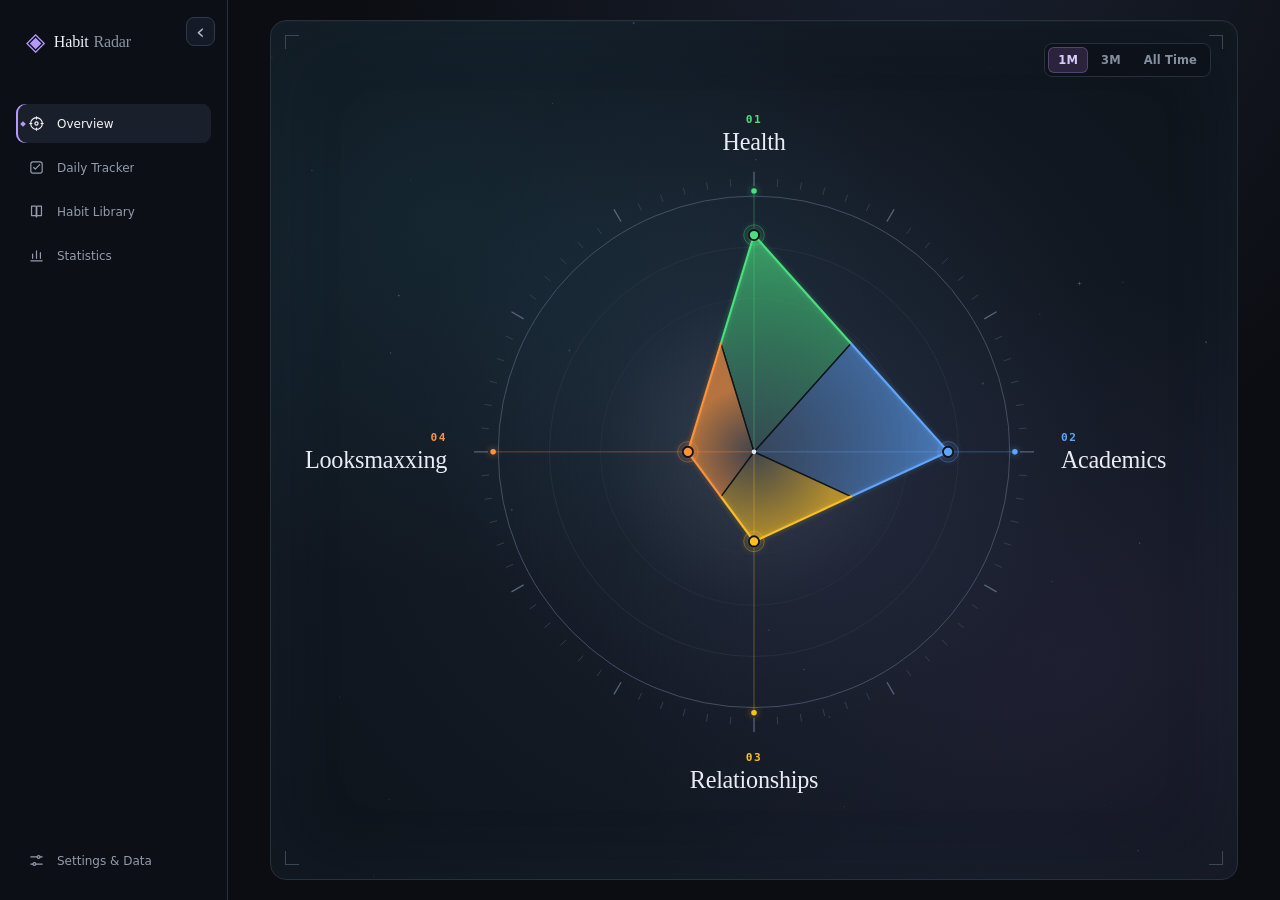
==== commit 5ad4961d: "Refresh app asset cache versions" ====
--- a/index.html
+++ b/index.html
@@ -4,7 +4,7 @@
 <meta charset="utf-8"><meta name="viewport" content="width=device-width,initial-scale=1">
 <meta name="theme-color" content="#0b0d12"><title>Habit Radar</title>
 <link rel="icon" type="image/svg+xml" href="favicon.svg?v=20261123-11">
-<link rel="stylesheet" href="styles.css?v=20261123-03">
+<link rel="stylesheet" href="styles.css?v=20261123-04">
 </head>
 <body>
 <svg class="icon-library" aria-hidden="true" focusable="false">
@@ -120,5 +120,5 @@
 <div class="library-modal" id="libraryModal" hidden></div>
 <div class="reconciliation-modal" id="reconciliationModal" hidden></div>
 <div class="toast" id="toast" role="status"></div>
-<script src="app.js?v=20261123-03"></script>
+<script src="app.js?v=20261123-04"></script>
 </body></html>
--- a/styles.css
+++ b/styles.css
@@ -1,57 +1,57 @@
-:root:root{color-scheme:dark;--bg:#0b0d12;--panel:#121720;--panel-hi:#171e29;--line:#27303d;--text:#edf0f6;--muted:#8993a3;--soft:#c5ccd7;--accent:#b49aff;--green:#4ade80;--purple:#b49aff;--red:#f28b96;font-family:Inter,ui-sans-serif,system-ui,-apple-system,"Segoe UI",sans-serif}**{box-sizing:border-box}bodybody{margin:0;min-height:100vh;background:radial-gradient(ellipse at 72% -20%,#1b2232,transparent 45%),var(--bg);color:var(--text)}button,input,selectbutton,input,select{font:inherit}buttonbutton{cursor:pointer}button:focus-visible,input:focus-visible,select:focus-visiblebutton:focus-visible,input:focus-visible,select:focus-visible{outline:2px solid var(--accent);outline-offset:2px}.app.app{min-height:100vh;display:grid;grid-template-columns:228px minmax(0,1fr)}.sidebar.sidebar{height:100vh;position:sticky;top:0;display:flex;flex-direction:column;padding:27px 16px 20px;background:#0c0f15;border-right:1px solid var(--line)}.brand.brand{display:flex;align-items:center;gap:9px;padding:0 10px 48px;color:var(--text);text-decoration:none;font-size:12px;font-weight:850;letter-spacing:1.8px}.brand-icon.brand-icon{font-size:25px;color:var(--accent)}.brand-muted.brand-muted{color:#7d8797;margin-left:3px}.eyebrow.eyebrow{font-size:9px;letter-spacing:1.65px;color:#7d8899;font-weight:800}.navigation.navigation{display:grid;gap:5px}.nav-item.nav-item{display:flex;align-items:center;gap:12px;width:100%;padding:11px 12px;border:0;border-radius:9px;background:transparent;color:#929cac;text-align:left;font-size:12px;transition:background .16s,color .16s}.nav-item span.nav-item span{width:17px;font-size:16px;text-align:center}.nav-item:hover,.nav-item.active.nav-item:hover,.nav-item.active{background:#1a202b;color:#f1f2f7}.nav-item.active.nav-item.active{box-shadow:inset 2px 0 var(--accent)}.sidebar-bottom.sidebar-bottom{margin-top:auto}.storage-status.storage-status{display:flex;align-items:center;gap:8px;padding:12px;color:#8993a2;font-size:10px}.storage-status i.storage-status i{width:7px;height:7px;border-radius:50%;background:#d0a45e}.storage-status i.saved.storage-status i.saved{background:var(--green)}.main.main{width:100%;max-width:1600px;margin:auto;padding:0 42px}.topbar.topbar{height:96px;display:flex;align-items:center;justify-content:space-between;border-bottom:1px solid var(--line);margin-bottom:32px}.topbar h1.topbar h1{font-size:22px;font-weight:650;letter-spacing:-.5px;margin:5px 0 0}.topbar-right.topbar-right{display:flex;align-items:center;gap:13px;color:var(--muted);font-size:10px}.avatar.avatar{width:30px;height:30px;display:grid;place-items:center;border-radius:50%;background:#29233b;color:#cdbfff;font-size:11px}.view.view{display:none;animation:enter .2s ease}.view.active.view.active{display:block}@keyframes enter@keyframes enter{from{opacity:0;transform:translateY(4px)}to{opacity:1;transform:none}}.panel.panel{min-width:0;padding:21px;border:1px solid var(--line);border-radius:15px;background:linear-gradient(145deg,#151b25,#10141b)}.panel-heading,.section-heading.panel-heading,.section-heading{display:flex;align-items:flex-start;justify-content:space-between;gap:14px}.panel h2,.panel h3.panel h2,.panel h3{margin:6px 0 0;font-size:16px;font-weight:630}.panel h3.panel h3{font-size:14px}.segmented.segmented{display:flex;gap:3px;padding:3px;border:1px solid var(--line);border-radius:8px;background:#0d1118}.segmented button.segmented button{border:0;border-radius:6px;padding:6px 10px;background:transparent;color:#8490a0;font-size:9px;font-weight:750}.segmented button.selected.segmented button.selected{background:#2a233b;color:#d8ccff}.segmented.large button.segmented.large button{padding:9px 12px;font-size:10px}.progress-track.progress-track i.section-heading.section-heading{align-items:flex-end;margin:34px 0 16px}.section-heading h2.section-heading h2{margin:6px 0 3px;font-size:25px;letter-spacing:-.7px}.muted.muted{margin:6px 0 0;color:var(--muted);font-size:11px;line-height:1.65}.habit-list.library-habit.library-habit:hover,.library-habit.selected.library-habit.archived.library-habit strong.library-habit small.habit-points.form-field.form-field{display:grid;gap:7px}.form-field label.form-field label{color:#9ba6b6;font-size:10px;font-weight:600}.form-field input,.form-field select.form-field input,.form-field select{width:100%;padding:10px 11px;border:1px solid #303a48;border-radius:8px;background:#0d121a;color:var(--text);font-size:11px}.form-field input[type=color].form-field input[type=color]{height:38px;padding:3px}.primary-button,.secondary-button,.danger-button.primary-button,.secondary-button,.danger-button{display:inline-flex;align-items:center;justify-content:center;padding:9px 12px;border:1px solid transparent;border-radius:8px;font-size:10px;font-weight:700}.primary-button.primary-button{background:#bba8ff;color:#171321}.secondary-button.secondary-button{border-color:#303a48;background:#1a222e;color:#c3cad6}.danger-button.danger-button{border-color:#59343d;background:#2b181d;color:#ff9ea6}.stats-cards.stats-cards{display:grid;grid-template-columns:repeat(3,1fr);gap:12px;margin:22px 0 14px}.stat-card.stat-card{padding:16px;border:1px solid var(--line);border-radius:12px;background:#121720}.stat-card strong.stat-card strong{display:block;margin:9px 0 4px;font-size:23px;font-variant-numeric:tabular-nums}.stat-card span.stat-card span{color:var(--muted);font-size:9px}.data-table.data-table{width:100%;margin-top:16px;border-collapse:collapse}.data-table th.data-table th{padding:10px;text-align:left;border-bottom:1px solid var(--line);color:#7f8999;font-size:9px;letter-spacing:1px}.data-table td.data-table td{padding:13px 10px;border-bottom:1px solid #252d39;color:#c9d0dc;font-size:10px}.settings-grid.settings-grid{display:grid;grid-template-columns:repeat(2,minmax(0,1fr));gap:13px;margin-top:20px}.settings-card h3.settings-card h3{margin:8px 0;font-size:15px}.settings-card p.settings-card p{min-height:48px}.setting-row.setting-row{display:flex;justify-content:space-between;align-items:center;gap:10px;margin:16px 0 8px;color:#c5cbd6;font-size:10px}.setting-row strong.setting-row strong{color:#c5b2ff}.setting-row input[type=number].setting-row input[type=number]{width:100px;padding:7px;border:1px solid var(--line);border-radius:7px;background:#0d1118;color:var(--text)}.settings-card input[type=range].settings-card input[type=range]{width:100%;accent-color:var(--accent)}.range-label.range-label{display:flex;justify-content:space-between;color:#778292;font-size:9px}.storage-detail.storage-detail{margin:13px 0;padding:11px;border:1px solid var(--line);border-radius:8px;background:#0d1118;color:#8e99a9;font-size:10px;line-height:1.6}.button-row.file-button.file-button{cursor:pointer}.danger-card.empty-state.empty-state{padding:24px;text-align:center;border:1px dashed #354052;border-radius:10px;color:#8490a0;font-size:11px}.toast.toast{position:fixed;z-index:30;bottom:22px;left:50%;transform:translate(-50%,12px);opacity:0;pointer-events:none;padding:11px 16px;border-radius:9px;background:#eee8ff;color:#191423;font-size:11px;font-weight:650;transition:.2s}.toast.show.toast.show{opacity:1;transform:translate(-50%,0)}footerfooter{display:flex;justify-content:space-between;margin-top:30px;padding:30px 2px 22px;color:#515c6c;font-size:8px;letter-spacing:1.5px}@media(max-width:1120px)@media(max-width:1120px){.main.main{padding:0 25px}}@media(max-width:700px)@media(max-width:700px){.app.app{display:block}.sidebar.sidebar{position:fixed;z-index:20;top:auto;bottom:0;width:100%;height:64px;padding:5px 7px;border:0;border-top:1px solid var(--line);display:block}.brand,.sidebar-bottom.brand,.sidebar-bottom{display:none}.navigation.navigation{display:flex;justify-content:space-around;gap:2px}.nav-item.nav-item{flex:1;flex-direction:column;justify-content:center;gap:3px;padding:5px 2px;font-size:8px;text-align:center}.nav-item span.nav-item span{font-size:15px}.nav-item.active.nav-item.active{box-shadow:inset 0 2px var(--accent)}.main.main{padding:0 14px 82px}.topbar.topbar{height:73px;margin-bottom:22px}.topbar h1.topbar h1{font-size:19px}.topbar-right #todayLabel.topbar-right #todayLabel{display:none}.panel.panel{padding:16px}.section-heading.section-heading{align-items:flex-start;flex-direction:column;margin-top:26px}.section-heading h2.section-heading h2{font-size:23px}.settings-grid.settings-grid{grid-template-columns:1fr}.stats-cards.stats-cards{grid-template-columns:1fr 1fr}.segmented.large.segmented.large{width:100%}.segmented.large button.segmented.large button{flex:1}.data-table.data-table{min-width:500px}.main .panel:has(.data-table).main .panel:has(.data-table){overflow-x:auto}footerfooter{font-size:7px}}
-
-
-
-
-.main:has(#view-tracker.active)>.topbar.main:has(#view-tracker.active)>.topbar{display:none}
+:root{color-scheme:dark;--bg:#0b0d12;--panel:#121720;--panel-hi:#171e29;--line:#27303d;--text:#edf0f6;--muted:#8993a3;--soft:#c5ccd7;--accent:#b49aff;--green:#4ade80;--purple:#b49aff;--red:#f28b96;font-family:Inter,ui-sans-serif,system-ui,-apple-system,"Segoe UI",sans-serif}*{box-sizing:border-box}body{margin:0;min-height:100vh;background:radial-gradient(ellipse at 72% -20%,#1b2232,transparent 45%),var(--bg);color:var(--text)}button,input,select{font:inherit}button{cursor:pointer}button:focus-visible,input:focus-visible,select:focus-visible{outline:2px solid var(--accent);outline-offset:2px}.app{min-height:100vh;display:grid;grid-template-columns:228px minmax(0,1fr)}.sidebar{height:100vh;position:sticky;top:0;display:flex;flex-direction:column;padding:27px 16px 20px;background:#0c0f15;border-right:1px solid var(--line)}.brand{display:flex;align-items:center;gap:9px;padding:0 10px 48px;color:var(--text);text-decoration:none;font-size:12px;font-weight:850;letter-spacing:1.8px}.brand-icon{font-size:25px;color:var(--accent)}.brand-muted{color:#7d8797;margin-left:3px}.eyebrow{font-size:9px;letter-spacing:1.65px;color:#7d8899;font-weight:800}.navigation{display:grid;gap:5px}.nav-item{display:flex;align-items:center;gap:12px;width:100%;padding:11px 12px;border:0;border-radius:9px;background:transparent;color:#929cac;text-align:left;font-size:12px;transition:background .16s,color .16s}.nav-item span{width:17px;font-size:16px;text-align:center}.nav-item:hover,.nav-item.active{background:#1a202b;color:#f1f2f7}.nav-item.active{box-shadow:inset 2px 0 var(--accent)}.sidebar-bottom{margin-top:auto}.storage-status{display:flex;align-items:center;gap:8px;padding:12px;color:#8993a2;font-size:10px}.storage-status i{width:7px;height:7px;border-radius:50%;background:#d0a45e}.storage-status i.saved{background:var(--green)}.main{width:100%;max-width:1600px;margin:auto;padding:0 42px}.topbar{height:96px;display:flex;align-items:center;justify-content:space-between;border-bottom:1px solid var(--line);margin-bottom:32px}.topbar h1{font-size:22px;font-weight:650;letter-spacing:-.5px;margin:5px 0 0}.topbar-right{display:flex;align-items:center;gap:13px;color:var(--muted);font-size:10px}.avatar{width:30px;height:30px;display:grid;place-items:center;border-radius:50%;background:#29233b;color:#cdbfff;font-size:11px}.view{display:none;animation:enter .2s ease}.view.active{display:block}@keyframes enter{from{opacity:0;transform:translateY(4px)}to{opacity:1;transform:none}}.panel{min-width:0;padding:21px;border:1px solid var(--line);border-radius:15px;background:linear-gradient(145deg,#151b25,#10141b)}.panel-heading,.section-heading{display:flex;align-items:flex-start;justify-content:space-between;gap:14px}.panel h2,.panel h3{margin:6px 0 0;font-size:16px;font-weight:630}.panel h3{font-size:14px}.segmented{display:flex;gap:3px;padding:3px;border:1px solid var(--line);border-radius:8px;background:#0d1118}.segmented button{border:0;border-radius:6px;padding:6px 10px;background:transparent;color:#8490a0;font-size:9px;font-weight:750}.segmented button.selected{background:#2a233b;color:#d8ccff}.segmented.large button{padding:9px 12px;font-size:10px}.section-heading{align-items:flex-end;margin:34px 0 16px}.section-heading h2{margin:6px 0 3px;font-size:25px;letter-spacing:-.7px}.muted{margin:6px 0 0;color:var(--muted);font-size:11px;line-height:1.65}.form-field{display:grid;gap:7px}.form-field label{color:#9ba6b6;font-size:10px;font-weight:600}.form-field input,.form-field select{width:100%;padding:10px 11px;border:1px solid #303a48;border-radius:8px;background:#0d121a;color:var(--text);font-size:11px}.form-field input[type=color]{height:38px;padding:3px}.primary-button,.secondary-button,.danger-button{display:inline-flex;align-items:center;justify-content:center;padding:9px 12px;border:1px solid transparent;border-radius:8px;font-size:10px;font-weight:700}.primary-button{background:#bba8ff;color:#171321}.secondary-button{border-color:#303a48;background:#1a222e;color:#c3cad6}.danger-button{border-color:#59343d;background:#2b181d;color:#ff9ea6}.stats-cards{display:grid;grid-template-columns:repeat(3,1fr);gap:12px;margin:22px 0 14px}.stat-card{padding:16px;border:1px solid var(--line);border-radius:12px;background:#121720}.stat-card strong{display:block;margin:9px 0 4px;font-size:23px;font-variant-numeric:tabular-nums}.stat-card span{color:var(--muted);font-size:9px}.data-table{width:100%;margin-top:16px;border-collapse:collapse}.data-table th{padding:10px;text-align:left;border-bottom:1px solid var(--line);color:#7f8999;font-size:9px;letter-spacing:1px}.data-table td{padding:13px 10px;border-bottom:1px solid #252d39;color:#c9d0dc;font-size:10px}.settings-grid{display:grid;grid-template-columns:repeat(2,minmax(0,1fr));gap:13px;margin-top:20px}.settings-card h3{margin:8px 0;font-size:15px}.settings-card p{min-height:48px}.setting-row{display:flex;justify-content:space-between;align-items:center;gap:10px;margin:16px 0 8px;color:#c5cbd6;font-size:10px}.setting-row strong{color:#c5b2ff}.setting-row input[type=number]{width:100px;padding:7px;border:1px solid var(--line);border-radius:7px;background:#0d1118;color:var(--text)}.settings-card input[type=range]{width:100%;accent-color:var(--accent)}.range-label{display:flex;justify-content:space-between;color:#778292;font-size:9px}.storage-detail{margin:13px 0;padding:11px;border:1px solid var(--line);border-radius:8px;background:#0d1118;color:#8e99a9;font-size:10px;line-height:1.6}.file-button{cursor:pointer}.empty-state{padding:24px;text-align:center;border:1px dashed #354052;border-radius:10px;color:#8490a0;font-size:11px}.toast{position:fixed;z-index:30;bottom:22px;left:50%;transform:translate(-50%,12px);opacity:0;pointer-events:none;padding:11px 16px;border-radius:9px;background:#eee8ff;color:#191423;font-size:11px;font-weight:650;transition:.2s}.toast.show{opacity:1;transform:translate(-50%,0)}footer{display:flex;justify-content:space-between;margin-top:30px;padding:30px 2px 22px;color:#515c6c;font-size:8px;letter-spacing:1.5px}@media(max-width:1120px){.main{padding:0 25px}}@media(max-width:700px){.app{display:block}.sidebar{position:fixed;z-index:20;top:auto;bottom:0;width:100%;height:64px;padding:5px 7px;border:0;border-top:1px solid var(--line);display:block}.brand,.sidebar-bottom{display:none}.navigation{display:flex;justify-content:space-around;gap:2px}.nav-item{flex:1;flex-direction:column;justify-content:center;gap:3px;padding:5px 2px;font-size:8px;text-align:center}.nav-item span{font-size:15px}.nav-item.active{box-shadow:inset 0 2px var(--accent)}.main{padding:0 14px 82px}.topbar{height:73px;margin-bottom:22px}.topbar h1{font-size:19px}.topbar-right #todayLabel{display:none}.panel{padding:16px}.section-heading{align-items:flex-start;flex-direction:column;margin-top:26px}.section-heading h2{font-size:23px}.settings-grid{grid-template-columns:1fr}.stats-cards{grid-template-columns:1fr 1fr}.segmented.large{width:100%}.segmented.large button{flex:1}.data-table{min-width:500px}.main .panel:has(.data-table){overflow-x:auto}footer{font-size:7px}}
+
+
+
+
+.main:has(#view-tracker.active)>.topbar{display:none}
 
 /* Daily tracker: one line per habit, three status lights, no report furniture. */
-.daily-screen.daily-screen{max-width:850px;margin:0 auto;padding:20px 0 60px}
-.daily-header.daily-header{display:flex;align-items:flex-end;justify-content:space-between;gap:20px;padding:10px 4px 25px;border-bottom:1px solid var(--line);margin-bottom:12px}
-.daily-header h2.daily-header h2{margin:7px 0 0;font-size:clamp(25px,4vw,36px);font-weight:620;letter-spacing:-1px}
-.live-clock.live-clock{font-size:clamp(18px,3vw,24px);font-weight:550;letter-spacing:1px;color:#b9a7f5;font-variant-numeric:tabular-nums;text-shadow:0 0 18px rgba(180,154,255,.28)}
-.tracker-list.tracker-list{display:grid;gap:3px}
-.daily-habit.daily-habit{display:flex;align-items:center;justify-content:space-between;gap:18px;min-height:65px;padding:10px 13px;border-bottom:1px solid rgba(49,58,73,.58);border-radius:9px;transition:background .2s ease,border-color .2s ease}
-.daily-habit:hover.daily-habit:hover{background:rgba(255,255,255,.025)}
-.daily-habit-name.daily-habit-name{font-size:clamp(13px,1.8vw,15px);font-weight:530;letter-spacing:.05px;color:#e6e9f1}
-.status-dots.status-dots{display:flex;align-items:center;gap:13px;padding:4px 2px}
-.status-dot.status-dot{position:relative;width:13px;height:13px;flex:none;padding:0;border:0;border-radius:50%;opacity:.28;transform:scale(.92);transition:opacity .18s ease,transform .18s ease,box-shadow .18s ease;cursor:pointer}
-.status-dot.completed.status-dot.completed{background:#4ade80}
-.status-dot.mva.status-dot.mva{background:#b49aff}
-.status-dot.missed.status-dot.missed{background:#f16e79}
-.status-dot:hover.status-dot:hover{opacity:.75;transform:scale(1.12)}
-.status-dot.chosen.status-dot.chosen{opacity:1;transform:scale(1.12);box-shadow:0 0 0 4px rgba(255,255,255,.055),0 0 13px currentColor}
-.status-dot.completed.chosen.status-dot.completed.chosen{box-shadow:0 0 0 4px rgba(74,222,128,.1),0 0 15px rgba(74,222,128,.75)}
-.status-dot.mva.chosen.status-dot.mva.chosen{box-shadow:0 0 0 4px rgba(180,154,255,.12),0 0 15px rgba(180,154,255,.8)}
-.status-dot.missed.chosen.status-dot.missed.chosen{box-shadow:0 0 0 4px rgba(241,110,121,.1),0 0 15px rgba(241,110,121,.75)}
-.daily-empty.daily-empty{padding:28px 12px;text-align:center;color:var(--muted);font-size:12px}
-@media(max-width:700px)@media(max-width:700px){
- 
- 
- 
- 
- 
- 
- 
- 
- .main:has(#view-tracker.active).main:has(#view-tracker.active){padding:0 16px 82px}
- .daily-screen.daily-screen{padding:12px 0 35px}
- .daily-header.daily-header{padding:10px 3px 20px;margin-bottom:7px}
- .daily-habit.daily-habit{min-height:61px;padding:10px 7px}
- .daily-habit-name.daily-habit-name{font-size:14px}
- .status-dots.status-dots{gap:14px}
- .status-dot.status-dot{width:14px;height:14px}
-}
-
-.storage-status[hidden].storage-status[hidden]{display:none!important}
+.daily-screen{max-width:850px;margin:0 auto;padding:20px 0 60px}
+.daily-header{display:flex;align-items:flex-end;justify-content:space-between;gap:20px;padding:10px 4px 25px;border-bottom:1px solid var(--line);margin-bottom:12px}
+.daily-header h2{margin:7px 0 0;font-size:clamp(25px,4vw,36px);font-weight:620;letter-spacing:-1px}
+.live-clock{font-size:clamp(18px,3vw,24px);font-weight:550;letter-spacing:1px;color:#b9a7f5;font-variant-numeric:tabular-nums;text-shadow:0 0 18px rgba(180,154,255,.28)}
+.tracker-list{display:grid;gap:3px}
+.daily-habit{display:flex;align-items:center;justify-content:space-between;gap:18px;min-height:65px;padding:10px 13px;border-bottom:1px solid rgba(49,58,73,.58);border-radius:9px;transition:background .2s ease,border-color .2s ease}
+.daily-habit:hover{background:rgba(255,255,255,.025)}
+.daily-habit-name{font-size:clamp(13px,1.8vw,15px);font-weight:530;letter-spacing:.05px;color:#e6e9f1}
+.status-dots{display:flex;align-items:center;gap:13px;padding:4px 2px}
+.status-dot{position:relative;width:13px;height:13px;flex:none;padding:0;border:0;border-radius:50%;opacity:.28;transform:scale(.92);transition:opacity .18s ease,transform .18s ease,box-shadow .18s ease;cursor:pointer}
+.status-dot.completed{background:#4ade80}
+.status-dot.mva{background:#b49aff}
+.status-dot.missed{background:#f16e79}
+.status-dot:hover{opacity:.75;transform:scale(1.12)}
+.status-dot.chosen{opacity:1;transform:scale(1.12);box-shadow:0 0 0 4px rgba(255,255,255,.055),0 0 13px currentColor}
+.status-dot.completed.chosen{box-shadow:0 0 0 4px rgba(74,222,128,.1),0 0 15px rgba(74,222,128,.75)}
+.status-dot.mva.chosen{box-shadow:0 0 0 4px rgba(180,154,255,.12),0 0 15px rgba(180,154,255,.8)}
+.status-dot.missed.chosen{box-shadow:0 0 0 4px rgba(241,110,121,.1),0 0 15px rgba(241,110,121,.75)}
+.daily-empty{padding:28px 12px;text-align:center;color:var(--muted);font-size:12px}
+@media(max-width:700px){
+ 
+ 
+ 
+ 
+ 
+ 
+ 
+ 
+ .main:has(#view-tracker.active){padding:0 16px 82px}
+ .daily-screen{padding:12px 0 35px}
+ .daily-header{padding:10px 3px 20px;margin-bottom:7px}
+ .daily-habit{min-height:61px;padding:10px 7px}
+ .daily-habit-name{font-size:14px}
+ .status-dots{gap:14px}
+ .status-dot{width:14px;height:14px}
+}
+
+.storage-status[hidden]{display:none!important}
 
 /* Daily Tracker Refinement */
-.daily-screen.daily-screen{
+.daily-screen{
  max-width:850px;
  margin:0 auto;
  padding:22px 0 60px;
 }
-.daily-header.daily-header{
+.daily-header{
  display:flex;
  flex-direction:column;
  align-items:center;
@@ -62,14 +62,14 @@
  text-align:center;
  border-bottom:1px solid var(--line);
 }
-.daily-header h2.daily-header h2{
+.daily-header h2{
  margin:0;
  font-size:clamp(25px,3.6vw,34px);
  line-height:1.2;
  font-weight:560;
  letter-spacing:-.65px;
 }
-.live-clock.live-clock{
+.live-clock{
  font-size:clamp(15px,2vw,18px);
  font-weight:450;
  letter-spacing:.8px;
@@ -77,12 +77,12 @@
  font-variant-numeric:tabular-nums;
  text-shadow:0 0 16px rgba(180,154,255,.16);
 }
-.daily-habit.daily-habit{
+.daily-habit{
  justify-content:flex-start;
  gap:14px;
  cursor:pointer;
 }
-.daily-habit-name.daily-habit-name{
+.daily-habit-name{
  position:relative;
  display:inline-block;
  flex:0 1 auto;
@@ -90,9 +90,9 @@
  max-width:calc(100% - 100px);
  transition:color .25s ease;
 }
-.daily-habit .status-dots.daily-habit .status-dots{margin-left:auto;flex:none}
-.daily-habit.is-completed .daily-habit-name.daily-habit.is-completed .daily-habit-name{color:#aab6b0}
-.daily-habit.is-completed .daily-habit-name:after.daily-habit.is-completed .daily-habit-name:after{
+.daily-habit .status-dots{margin-left:auto;flex:none}
+.daily-habit.is-completed .daily-habit-name{color:#aab6b0}
+.daily-habit.is-completed .daily-habit-name:after{
  content:"";
  position:absolute;
  left:0;
@@ -106,30 +106,30 @@
  animation:habit-cut .52s cubic-bezier(.18,.72,.2,1) forwards;
  pointer-events:none;
 }
-@keyframes habit-cut@keyframes habit-cut{to{transform:scaleX(1)}}
-.daily-habit:focus-visible.daily-habit:focus-visible{outline:1px solid var(--accent);outline-offset:2px}
-.habit-stats-screen.habit-stats-screen{max-width:1000px;margin:0 auto;padding:8px 0 60px}
-.habit-stats-back.habit-stats-back{margin:8px 0 18px}
-.habit-stats-heading.habit-stats-heading{align-items:center;margin-top:0}
-.habit-stats-heading .segmented.habit-stats-heading .segmented{flex:none}
-#habitStatsCards#habitStatsCards{grid-template-columns:repeat(4,minmax(0,1fr))}
-.habit-activity-panel.habit-activity-panel{margin-top:14px}
-@media(max-width:700px)@media(max-width:700px){
- .daily-screen.daily-screen{padding:14px 0 35px}
- .daily-header.daily-header{gap:7px;padding:12px 5px 20px;margin-bottom:7px}
- .daily-header h2.daily-header h2{font-size:clamp(22px,6vw,29px)}
- .live-clock.live-clock{font-size:15px}
- .daily-habit.daily-habit{min-height:61px;padding:10px 7px;gap:10px}
- .daily-grip
- .daily-habit-name.daily-habit-name{font-size:14px}
- .habit-stats-screen.habit-stats-screen{padding:6px 0 35px}
- .habit-stats-heading.habit-stats-heading{flex-direction:column;align-items:stretch}
- #habitStatsCards#habitStatsCards{grid-template-columns:repeat(2,minmax(0,1fr))}
+@keyframes habit-cut{to{transform:scaleX(1)}}
+.daily-habit:focus-visible{outline:1px solid var(--accent);outline-offset:2px}
+.habit-stats-screen{max-width:1000px;margin:0 auto;padding:8px 0 60px}
+.habit-stats-back{margin:8px 0 18px}
+.habit-stats-heading{align-items:center;margin-top:0}
+.habit-stats-heading .segmented{flex:none}
+#habitStatsCards{grid-template-columns:repeat(4,minmax(0,1fr))}
+.habit-activity-panel{margin-top:14px}
+@media(max-width:700px){
+ .daily-screen{padding:14px 0 35px}
+ .daily-header{gap:7px;padding:12px 5px 20px;margin-bottom:7px}
+ .daily-header h2{font-size:clamp(22px,6vw,29px)}
+ .live-clock{font-size:15px}
+ .daily-habit{min-height:61px;padding:10px 7px;gap:10px}
+ 
+ .daily-habit-name{font-size:14px}
+ .habit-stats-screen{padding:6px 0 35px}
+ .habit-stats-heading{flex-direction:column;align-items:stretch}
+ #habitStatsCards{grid-template-columns:repeat(2,minmax(0,1fr))}
 }
 
 /* Daily Tracker Interaction Polish */
-@media (hover:hover) and (pointer:fine)@media (hover:hover) and (pointer:fine){
- .daily-habit.daily-habit{
+@media (hover:hover) and (pointer:fine){
+ .daily-habit{
   position:relative;
   transform:translateY(0) scale(1);
   transform-origin:center;
@@ -140,8 +140,8 @@
    box-shadow 240ms ease;
   
  }
- .daily-habit:hover:not(.dragging)
- .status-dot.status-dot{
+ 
+ .status-dot{
   transition:
    transform 240ms cubic-bezier(.2,.8,.2,1),
    opacity 200ms ease,
@@ -149,13 +149,13 @@
   transform-origin:center;
   
  }
- .status-dot:hover.status-dot:hover{
+ .status-dot:hover{
   z-index:3;
   opacity:1;
   transform:scale(1.58);
  }
 }
-.status-dots.status-dots{
+.status-dots{
  position:relative;
  z-index:3;
  display:flex;
@@ -168,26 +168,26 @@
  margin:-9px -10px -9px auto;
  border-radius:13px;
 }
-.status-dot.status-dot{
+.status-dot{
  width:14px;
  height:14px;
  position:relative;
  flex:none;
 }
-.status-dot:before.status-dot:before{
+.status-dot:before{
  content:"";
  position:absolute;
  inset:-5px;
  border-radius:50%;
  background:transparent;
 }
-.daily-habit .status-dots.daily-habit .status-dots{cursor:default}
-.daily-habit .status-dots button.daily-habit .status-dots button{cursor:pointer}
-@media(hover:none),(pointer:coarse)@media(hover:none),(pointer:coarse){
- .daily-habit.daily-habit{transition:background-color 180ms ease,border-color 180ms ease}
- .status-dots.status-dots{min-width:144px;min-height:48px;padding:12px 16px}
- .status-dot.status-dot{width:16px;height:16px}
- .status-dot:before.status-dot:before{inset:-5px}
+.daily-habit .status-dots{cursor:default}
+.daily-habit .status-dots button{cursor:pointer}
+@media(hover:none),(pointer:coarse){
+ .daily-habit{transition:background-color 180ms ease,border-color 180ms ease}
+ .status-dots{min-width:144px;min-height:48px;padding:12px 16px}
+ .status-dot{width:16px;height:16px}
+ .status-dot:before{inset:-5px}
 }
 
 /* Dimension identity is carried into every dimension-level summary. */
@@ -195,128 +195,128 @@
 
 
 /* Compatibility fallbacks for browsers without color-mix(). */
-@supports not (color: color-mix(in srgb, white, black))@supports not (color: color-mix(in srgb, white, black)){
- .dimension-card.dimension-card{
+@supports not (color: color-mix(in srgb, white, black)){
+ .dimension-card{
   border-color:rgba(86,99,121,.55);
   background:radial-gradient(ellipse at 8% 0%,rgba(110,130,165,.10),transparent 54%),linear-gradient(145deg,#151b26 0%,#111720 72%);
  }
  
  
  
- .library-habit-row.library-habit-row{border-left-color:var(--habit-accent)}
- .library-habit-row:hover.library-habit-row:hover{border-color:rgba(150,160,190,.25);border-left-color:var(--habit-accent);background:rgba(255,255,255,.045);box-shadow:0 3px 15px rgba(0,0,0,.16)}
- 
- .library-lock:hover.library-lock:hover{border-color:rgba(150,160,190,.34);background:rgba(150,160,190,.09);color:var(--habit-accent);box-shadow:0 0 12px rgba(150,160,190,.12)}
- .daily-habit:hover:not(.dragging)
- .daily-habit:hover:not(.dragging) .daily-habit-name
+ .library-habit-row{border-left-color:var(--habit-accent)}
+ .library-habit-row:hover{border-color:rgba(150,160,190,.25);border-left-color:var(--habit-accent);background:rgba(255,255,255,.045);box-shadow:0 3px 15px rgba(0,0,0,.16)}
+ 
+ .library-lock:hover{border-color:rgba(150,160,190,.34);background:rgba(150,160,190,.09);color:var(--habit-accent);box-shadow:0 0 12px rgba(150,160,190,.12)}
+ 
+ 
  
 }
 
 /* HABIT LIBRARY — dimension cards, habit rows and editor modal */
 
 
-.dimension-grid.dimension-grid{display:grid;grid-template-columns:repeat(3,minmax(0,1fr));align-items:start;gap:16px;margin:24px 0 64px}
-.dimension-card.dimension-card{--dimension-accent:#60a5fa;position:relative;min-width:0;overflow:hidden;padding:18px 17px 14px;border:1px solid rgba(86,99,121,.48);border-color:color-mix(in srgb,var(--dimension-accent) 25%,#293142);border-radius:15px;background:linear-gradient(145deg,#151b26 0%,#111720 72%);box-shadow:0 8px 28px rgba(0,0,0,.13)}
-
-
-
-
-
-.library-group
-.library-group+.library-group
-
-
-.library-habit-list.library-habit-list{display:grid;gap:3px}
-.library-habit-row.library-habit-row{--habit-accent:var(--dimension-accent);display:flex;align-items:center;gap:8px;min-height:44px;padding:3px 4px 3px 9px;border:1px solid transparent;border-left:2px solid var(--habit-accent);border-radius:8px;background:rgba(255,255,255,.012);transition:background .18s ease,border-color .18s ease,box-shadow .18s ease}
-.library-habit-row:hover.library-habit-row:hover{border-color:rgba(150,160,190,.25);border-left-color:var(--habit-accent);background:rgba(255,255,255,.035);box-shadow:0 3px 15px rgba(0,0,0,.16)}
-.library-habit-main.library-habit-main{display:flex;align-items:center;flex:1;min-width:0;min-height:34px;padding:3px 0;border:0;background:transparent;text-align:left;cursor:pointer}
-
-
-
-
-.shared-label.shared-label{padding:1px 5px;border:1px solid rgba(34,211,238,.35);border-radius:5px;color:#5bd7e9;font-size:8px;letter-spacing:.45px;text-transform:uppercase}
-.library-habit-row.is-inactive.library-habit-row.is-inactive{opacity:.62}
-
-.library-habit-row.is-inactive:hover.library-habit-row.is-inactive:hover{opacity:.9}
-.library-lock.library-lock{display:grid;place-items:center;width:31px;height:31px;flex:none;padding:0;border:1px solid transparent;border-radius:8px;background:transparent;color:#8390a2;cursor:pointer;transition:color .18s ease,background .18s ease,border-color .18s ease,box-shadow .18s ease}
-.library-lock svg.library-lock svg{width:15px;height:15px;fill:none;stroke:currentColor;stroke-width:1.7;stroke-linecap:round;stroke-linejoin:round}
-.library-lock.is-unlocked.library-lock.is-unlocked{color:#8493a6}
-.library-lock.is-locked.library-lock.is-locked{color:#647186}
-.library-lock:hover.library-lock:hover{border-color:rgba(150,160,190,.34);background:rgba(150,160,190,.09);color:var(--habit-accent);box-shadow:0 0 12px rgba(150,160,190,.12)}
-.library-group-empty.library-group-empty{padding:10px 9px 9px;color:#5f6b7c;font-size:10px}
-
-.add-dimension-card.add-dimension-card{display:flex;min-height:160px;flex-direction:column;align-items:center;justify-content:center;gap:9px;padding:22px;border:1px dashed #42435b;border-radius:15px;background:rgba(153,128,226,.025);color:#a7a9c6;cursor:pointer;transition:border-color .2s ease,background .2s ease,color .2s ease}
-.add-dimension-card:hover.add-dimension-card:hover{border-color:#8e82c8;background:rgba(153,128,226,.07);color:#d0c4ff}
-.add-dimension-plus.add-dimension-plus{display:grid;place-items:center;width:35px;height:35px;border:1px solid #5d547f;border-radius:50%;color:#c2b5f4;font-size:21px;font-weight:300}
-.add-dimension-card strong.add-dimension-card strong{font-size:12px;font-weight:570}
-.add-dimension-card small.add-dimension-card small{color:#747d90;font-size:10px}
-.library-modal.library-modal{position:fixed;z-index:50;inset:0;display:flex;align-items:center;justify-content:center;padding:20px}
-.library-modal[hidden].library-modal[hidden]{display:none!important}
-.library-modal-backdrop.library-modal-backdrop{position:absolute;inset:0;background:rgba(5,7,12,.78);backdrop-filter:blur(9px)}
-.library-dialog.library-dialog{position:relative;z-index:1;width:min(100%,540px);max-height:min(88vh,780px);overflow:auto;padding:23px;border:1px solid #39354f;border-radius:17px;background:linear-gradient(145deg,#1a1b2a,#111720 72%);box-shadow:0 25px 90px rgba(0,0,0,.52),0 0 36px rgba(157,125,229,.08)}
-.library-dialog-header.library-dialog-header{display:flex;align-items:flex-start;justify-content:space-between;gap:16px;margin-bottom:22px}
-.library-dialog-header h3.library-dialog-header h3{margin:5px 0 0;color:#f0edf9;font-size:22px;font-weight:570;letter-spacing:-.45px}
-.modal-close.modal-close{width:30px;height:30px;border:1px solid #333449;border-radius:8px;background:#171b27;color:#9ba3b2;font-size:22px;line-height:1;cursor:pointer}
-.modal-close:hover.modal-close:hover{border-color:#7669a2;color:#e2d7ff}
-.library-dialog-form .form-field.library-dialog-form .form-field{display:grid;gap:8px}
-.library-dialog-form .form-field label,.library-modal-section-heading strong.library-dialog-form .form-field label,.library-modal-section-heading strong{color:#cfd3df;font-size:11px;font-weight:600}
-.library-dialog-form .form-field input.library-dialog-form .form-field input{width:100%;padding:11px 12px;border:1px solid #35394a;border-radius:9px;outline:none;background:#0d1119;color:#e8eaf2;font-size:13px}
-.library-dialog-form .form-field input:focus.library-dialog-form .form-field input:focus{border-color:#8976c7;box-shadow:0 0 0 3px rgba(160,135,230,.1)}
-.library-modal-section.library-modal-section{margin-top:22px}
-.library-modal-section-heading.library-modal-section-heading{display:flex;align-items:flex-end;justify-content:space-between;gap:10px;margin-bottom:10px}
-.library-modal-section-heading>div.library-modal-section-heading>div{display:grid;gap:4px}
-.library-modal-section-heading small.library-modal-section-heading small{color:#7f8a9b;font-size:9px}
-.library-modal-section-heading>span.library-modal-section-heading>span{color:#778398;font-size:9px;text-align:right}
-.dimension-choice-list.dimension-choice-list{display:grid;gap:6px}
-.dimension-choice.dimension-choice{display:flex;align-items:center;justify-content:space-between;gap:12px;min-height:43px;padding:6px 9px;border:1px solid #2a3140;border-radius:8px;background:#121823;cursor:pointer;transition:border-color .16s ease,background .16s ease}
-.dimension-choice.selected.dimension-choice.selected{border-color:rgba(169,147,233,.38);background:rgba(165,140,230,.055)}
-.dimension-choice-name.dimension-choice-name{display:flex;align-items:center;gap:9px;min-width:0;color:#d6dbe5;font-size:11px}
-.dimension-choice-name input.dimension-choice-name input{width:14px;height:14px;flex:none;margin:0;accent-color:#a995e8}
-.dimension-choice-name i.dimension-choice-name i{width:8px;height:8px;flex:none;border-radius:50%;background:var(--choice-accent);box-shadow:0 0 9px rgba(180,190,210,.3)}
-.dimension-points.dimension-points{display:flex;align-items:center;gap:6px;color:#7c8798;font-size:9px}
-.dimension-points input.dimension-points input{width:76px;padding:6px 7px;border:1px solid #333b4a;border-radius:6px;background:#0c1118;color:#dce2ec;font-size:10px;text-align:right;font-variant-numeric:tabular-nums}
-.dimension-points input:disabled.dimension-points input:disabled{opacity:.25}
-.library-modal-note
-.library-dialog-actions.library-dialog-actions{display:flex;justify-content:flex-end;gap:9px;margin-top:23px;padding-top:16px;border-top:1px solid rgba(120,130,150,.15)}
-.daily-habit.daily-habit{border-left:2px solid transparent}
-.daily-habit:hover:not(.dragging)
-.daily-habit:hover:not(.dragging) .daily-habit-name
-.daily-habit:hover:not(.dragging) .daily-grip
-@media(max-width:1120px)@media(max-width:1120px){.dimension-grid.dimension-grid{grid-template-columns:repeat(2,minmax(0,1fr))}}
-@media(max-width:700px)@media(max-width:700px){
- 
- 
- 
- 
- .dimension-grid.dimension-grid{grid-template-columns:1fr;gap:12px;margin-top:17px}
- .dimension-card.dimension-card{padding:16px 14px 12px}
- .library-dialog.library-dialog{padding:19px 16px}
- .library-modal.library-modal{padding:12px}
- .library-modal-section-heading.library-modal-section-heading{align-items:flex-start;flex-direction:column}
+.dimension-grid{display:grid;grid-template-columns:repeat(3,minmax(0,1fr));align-items:start;gap:16px;margin:24px 0 64px}
+.dimension-card{--dimension-accent:#60a5fa;position:relative;min-width:0;overflow:hidden;padding:18px 17px 14px;border:1px solid rgba(86,99,121,.48);border-color:color-mix(in srgb,var(--dimension-accent) 25%,#293142);border-radius:15px;background:linear-gradient(145deg,#151b26 0%,#111720 72%);box-shadow:0 8px 28px rgba(0,0,0,.13)}
+
+
+
+
+
+
+
+
+
+.library-habit-list{display:grid;gap:3px}
+.library-habit-row{--habit-accent:var(--dimension-accent);display:flex;align-items:center;gap:8px;min-height:44px;padding:3px 4px 3px 9px;border:1px solid transparent;border-left:2px solid var(--habit-accent);border-radius:8px;background:rgba(255,255,255,.012);transition:background .18s ease,border-color .18s ease,box-shadow .18s ease}
+.library-habit-row:hover{border-color:rgba(150,160,190,.25);border-left-color:var(--habit-accent);background:rgba(255,255,255,.035);box-shadow:0 3px 15px rgba(0,0,0,.16)}
+.library-habit-main{display:flex;align-items:center;flex:1;min-width:0;min-height:34px;padding:3px 0;border:0;background:transparent;text-align:left;cursor:pointer}
+
+
+
+
+.shared-label{padding:1px 5px;border:1px solid rgba(34,211,238,.35);border-radius:5px;color:#5bd7e9;font-size:8px;letter-spacing:.45px;text-transform:uppercase}
+.library-habit-row.is-inactive{opacity:.62}
+
+.library-habit-row.is-inactive:hover{opacity:.9}
+.library-lock{display:grid;place-items:center;width:31px;height:31px;flex:none;padding:0;border:1px solid transparent;border-radius:8px;background:transparent;color:#8390a2;cursor:pointer;transition:color .18s ease,background .18s ease,border-color .18s ease,box-shadow .18s ease}
+.library-lock svg{width:15px;height:15px;fill:none;stroke:currentColor;stroke-width:1.7;stroke-linecap:round;stroke-linejoin:round}
+.library-lock.is-unlocked{color:#8493a6}
+.library-lock.is-locked{color:#647186}
+.library-lock:hover{border-color:rgba(150,160,190,.34);background:rgba(150,160,190,.09);color:var(--habit-accent);box-shadow:0 0 12px rgba(150,160,190,.12)}
+.library-group-empty{padding:10px 9px 9px;color:#5f6b7c;font-size:10px}
+
+.add-dimension-card{display:flex;min-height:160px;flex-direction:column;align-items:center;justify-content:center;gap:9px;padding:22px;border:1px dashed #42435b;border-radius:15px;background:rgba(153,128,226,.025);color:#a7a9c6;cursor:pointer;transition:border-color .2s ease,background .2s ease,color .2s ease}
+.add-dimension-card:hover{border-color:#8e82c8;background:rgba(153,128,226,.07);color:#d0c4ff}
+.add-dimension-plus{display:grid;place-items:center;width:35px;height:35px;border:1px solid #5d547f;border-radius:50%;color:#c2b5f4;font-size:21px;font-weight:300}
+.add-dimension-card strong{font-size:12px;font-weight:570}
+.add-dimension-card small{color:#747d90;font-size:10px}
+.library-modal{position:fixed;z-index:50;inset:0;display:flex;align-items:center;justify-content:center;padding:20px}
+.library-modal[hidden]{display:none!important}
+.library-modal-backdrop{position:absolute;inset:0;background:rgba(5,7,12,.78);backdrop-filter:blur(9px)}
+.library-dialog{position:relative;z-index:1;width:min(100%,540px);max-height:min(88vh,780px);overflow:auto;padding:23px;border:1px solid #39354f;border-radius:17px;background:linear-gradient(145deg,#1a1b2a,#111720 72%);box-shadow:0 25px 90px rgba(0,0,0,.52),0 0 36px rgba(157,125,229,.08)}
+.library-dialog-header{display:flex;align-items:flex-start;justify-content:space-between;gap:16px;margin-bottom:22px}
+.library-dialog-header h3{margin:5px 0 0;color:#f0edf9;font-size:22px;font-weight:570;letter-spacing:-.45px}
+.modal-close{width:30px;height:30px;border:1px solid #333449;border-radius:8px;background:#171b27;color:#9ba3b2;font-size:22px;line-height:1;cursor:pointer}
+.modal-close:hover{border-color:#7669a2;color:#e2d7ff}
+.library-dialog-form .form-field{display:grid;gap:8px}
+.library-dialog-form .form-field label,.library-modal-section-heading strong{color:#cfd3df;font-size:11px;font-weight:600}
+.library-dialog-form .form-field input{width:100%;padding:11px 12px;border:1px solid #35394a;border-radius:9px;outline:none;background:#0d1119;color:#e8eaf2;font-size:13px}
+.library-dialog-form .form-field input:focus{border-color:#8976c7;box-shadow:0 0 0 3px rgba(160,135,230,.1)}
+.library-modal-section{margin-top:22px}
+.library-modal-section-heading{display:flex;align-items:flex-end;justify-content:space-between;gap:10px;margin-bottom:10px}
+.library-modal-section-heading>div{display:grid;gap:4px}
+.library-modal-section-heading small{color:#7f8a9b;font-size:9px}
+.library-modal-section-heading>span{color:#778398;font-size:9px;text-align:right}
+.dimension-choice-list{display:grid;gap:6px}
+.dimension-choice{display:flex;align-items:center;justify-content:space-between;gap:12px;min-height:43px;padding:6px 9px;border:1px solid #2a3140;border-radius:8px;background:#121823;cursor:pointer;transition:border-color .16s ease,background .16s ease}
+.dimension-choice.selected{border-color:rgba(169,147,233,.38);background:rgba(165,140,230,.055)}
+.dimension-choice-name{display:flex;align-items:center;gap:9px;min-width:0;color:#d6dbe5;font-size:11px}
+.dimension-choice-name input{width:14px;height:14px;flex:none;margin:0;accent-color:#a995e8}
+.dimension-choice-name i{width:8px;height:8px;flex:none;border-radius:50%;background:var(--choice-accent);box-shadow:0 0 9px rgba(180,190,210,.3)}
+.dimension-points{display:flex;align-items:center;gap:6px;color:#7c8798;font-size:9px}
+.dimension-points input{width:76px;padding:6px 7px;border:1px solid #333b4a;border-radius:6px;background:#0c1118;color:#dce2ec;font-size:10px;text-align:right;font-variant-numeric:tabular-nums}
+.dimension-points input:disabled{opacity:.25}
+
+.library-dialog-actions{display:flex;justify-content:flex-end;gap:9px;margin-top:23px;padding-top:16px;border-top:1px solid rgba(120,130,150,.15)}
+.daily-habit{border-left:2px solid transparent}
+
+
+
+@media(max-width:1120px){.dimension-grid{grid-template-columns:repeat(2,minmax(0,1fr))}}
+@media(max-width:700px){
+ 
+ 
+ 
+ 
+ .dimension-grid{grid-template-columns:1fr;gap:12px;margin-top:17px}
+ .dimension-card{padding:16px 14px 12px}
+ .library-dialog{padding:19px 16px}
+ .library-modal{padding:12px}
+ .library-modal-section-heading{align-items:flex-start;flex-direction:column}
 }
 
 /* Sidebar: fully retractable, with a persistent reopen tab. */
-.app.app{grid-template-columns:228px minmax(0,1fr);transition:grid-template-columns .24s cubic-bezier(.2,.75,.2,1)}
-.sidebar.sidebar{position:sticky;z-index:20;min-width:0;overflow:hidden;transition:transform .24s cubic-bezier(.2,.75,.2,1),padding .24s ease,border-color .24s ease}
-.sidebar-close.sidebar-close{display:grid;place-items:center;width:29px;height:29px;border:1px solid #30394a;border-radius:8px;background:#151b26;color:#aeb9cb;font-size:22px;line-height:1;cursor:pointer;transition:background .16s ease,border-color .16s ease,color .16s ease}
-.sidebar-close.sidebar-close{position:absolute;top:17px;right:12px;z-index:2}
-.sidebar-close:hover.sidebar-close:hover{border-color:#796ba8;background:#211d31;color:#e1d7ff}
-
-.app.sidebar-collapsed.app.sidebar-collapsed{grid-template-columns:0 minmax(0,1fr)}
-.app.sidebar-collapsed .sidebar.app.sidebar-collapsed .sidebar{transform:translateX(-100%);padding-left:0;padding-right:0;border-right:0;pointer-events:none}
-
-.app.sidebar-collapsed .main.app.sidebar-collapsed .main{max-width:none}
-.app:has(#view-library.active) .topbar.app:has(#view-library.active) .topbar{display:none}
-
-
-
-.dimension-grid.dimension-grid{margin-top:0}
-@media(max-width:700px)@media(max-width:700px){
- .app.app{grid-template-columns:228px minmax(0,1fr)}
- .app.sidebar-collapsed.app.sidebar-collapsed{grid-template-columns:0 minmax(0,1fr)}
- .sidebar.sidebar{position:fixed;left:0;top:0;bottom:0;width:228px;height:100dvh;box-shadow:12px 0 40px rgba(0,0,0,.28)}
- .app.sidebar-collapsed .sidebar.app.sidebar-collapsed .sidebar{transform:translateX(-100%);width:228px;padding:27px 16px 20px}
- .app.sidebar-collapsed .main.app.sidebar-collapsed .main{padding-left:18px;padding-right:18px}
+.app{grid-template-columns:228px minmax(0,1fr);transition:grid-template-columns .24s cubic-bezier(.2,.75,.2,1)}
+.sidebar{position:sticky;z-index:20;min-width:0;overflow:hidden;transition:transform .24s cubic-bezier(.2,.75,.2,1),padding .24s ease,border-color .24s ease}
+.sidebar-close{display:grid;place-items:center;width:29px;height:29px;border:1px solid #30394a;border-radius:8px;background:#151b26;color:#aeb9cb;font-size:22px;line-height:1;cursor:pointer;transition:background .16s ease,border-color .16s ease,color .16s ease}
+.sidebar-close{position:absolute;top:17px;right:12px;z-index:2}
+.sidebar-close:hover{border-color:#796ba8;background:#211d31;color:#e1d7ff}
+
+.app.sidebar-collapsed{grid-template-columns:0 minmax(0,1fr)}
+.app.sidebar-collapsed .sidebar{transform:translateX(-100%);padding-left:0;padding-right:0;border-right:0;pointer-events:none}
+
+.app.sidebar-collapsed .main{max-width:none}
+.app:has(#view-library.active) .topbar{display:none}
+
+
+
+.dimension-grid{margin-top:0}
+@media(max-width:700px){
+ .app{grid-template-columns:228px minmax(0,1fr)}
+ .app.sidebar-collapsed{grid-template-columns:0 minmax(0,1fr)}
+ .sidebar{position:fixed;left:0;top:0;bottom:0;width:228px;height:100dvh;box-shadow:12px 0 40px rgba(0,0,0,.28)}
+ .app.sidebar-collapsed .sidebar{transform:translateX(-100%);width:228px;padding:27px 16px 20px}
+ .app.sidebar-collapsed .main{padding-left:18px;padding-right:18px}
  
  
  
@@ -324,78 +324,77 @@
 
 /* Statistics and Settings: one clear page heading, better rhythm, and useful navigation. */
 .main:has(#view-stats.active)>.topbar,
-.main:has(#view-settings.active)>.topbar.main:has(#view-stats.active)>.topbar,
 .main:has(#view-settings.active)>.topbar{display:none}
-.stats-screen,.settings-screen.stats-screen,.settings-screen{width:100%;max-width:1120px;margin:0 auto;padding:18px 0 64px}
-.stats-heading,.settings-heading
-.stats-heading h2,.settings-heading h2
-.stats-heading .muted,.settings-heading .muted
-.stats-heading .segmented
-.stats-cards.stats-cards{margin:0 0 18px;gap:13px}
-.stat-card.stat-card{min-width:0;padding:18px 19px;border-color:rgba(112,126,149,.22);background:linear-gradient(145deg,rgba(23,30,42,.96),rgba(16,21,30,.96));transition:border-color .2s ease,background .2s ease,transform .2s ease}
-.stat-card strong.stat-card strong{font-size:25px;letter-spacing:-.6px}
-.stat-card span.stat-card span{font-size:10px}
-
-
-
-
-
-
-
-
-
-
-
-
-
-
-
-.dimension-card-focus.dimension-card-focus{animation:dimension-card-focus 1.4s ease-out}
-@keyframes dimension-card-focus@keyframes dimension-card-focus{
+.stats-screen,.settings-screen{width:100%;max-width:1120px;margin:0 auto;padding:18px 0 64px}
+
+
+
+
+.stats-cards{margin:0 0 18px;gap:13px}
+.stat-card{min-width:0;padding:18px 19px;border-color:rgba(112,126,149,.22);background:linear-gradient(145deg,rgba(23,30,42,.96),rgba(16,21,30,.96));transition:border-color .2s ease,background .2s ease,transform .2s ease}
+.stat-card strong{font-size:25px;letter-spacing:-.6px}
+.stat-card span{font-size:10px}
+
+
+
+
+
+
+
+
+
+
+
+
+
+
+
+.dimension-card-focus{animation:dimension-card-focus 1.4s ease-out}
+@keyframes dimension-card-focus{
  0%{box-shadow:0 0 0 1px var(--dimension-accent),0 0 0 5px rgba(180,154,255,.12),0 8px 28px rgba(0,0,0,.13)}
  100%{box-shadow:0 8px 28px rgba(0,0,0,.13)}
 }
-.main:has(#view-settings.active).main:has(#view-settings.active){height:auto;min-height:100vh;overflow:visible}
-#view-settings#view-settings{min-height:calc(100vh - 30px);padding-bottom:44px}
-.settings-screen.settings-screen{max-width:1040px;padding-top:22px}
-.settings-heading
-.settings-grid.settings-grid{align-items:stretch;gap:14px;margin:0}
-.settings-card.settings-card{display:flex;min-width:0;flex-direction:column;align-items:stretch;padding:21px 22px;border-color:rgba(112,126,149,.24);background:linear-gradient(145deg,rgba(22,29,41,.97),rgba(16,21,30,.97))}
-.settings-card h3.settings-card h3{margin:8px 0 10px;font-size:16px;letter-spacing:-.25px}
-.settings-card p.settings-card p{min-height:0;margin:0 0 15px;max-width:620px;font-size:11px;line-height:1.65}
-.settings-card .setting-row.settings-card .setting-row{margin:13px 0 8px}
-.settings-card input[type=range].settings-card input[type=range]{margin:8px 0 2px;cursor:pointer}
-.settings-card .range-label.settings-card .range-label{margin-bottom:5px}
-.settings-card .secondary-button,.settings-card .danger-button.settings-card .secondary-button,.settings-card .danger-button{align-self:flex-start;min-height:36px}
-.settings-card .button-row
-.settings-card .storage-detail.settings-card .storage-detail{margin:2px 0 13px;padding:10px 12px}
-.settings-card .setting-row input[type=number].settings-card .setting-row input[type=number]{min-height:34px}
-.settings-card button,.settings-card .file-button.settings-card button,.settings-card .file-button{transition:background-color .18s ease,border-color .18s ease,color .18s ease,transform .18s ease}
-.settings-card button:hover,.settings-card .file-button:hover.settings-card button:hover,.settings-card .file-button:hover{transform:translateY(-1px)}
-.settings-card .secondary-button:hover,.settings-card .file-button:hover
-.settings-card .danger-button:hover
-.danger-card
-.danger-card .eyebrow
-.settings-card input:focus-visible.settings-card input:focus-visible{outline-offset:3px}
-
-@media(max-width:760px)@media(max-width:760px){
- .stats-screen,.settings-screen.stats-screen,.settings-screen{padding:12px 0 54px}
- .stats-heading,.settings-heading
- .stats-heading .segmented
- .stats-heading .segmented button
- .stats-cards.stats-cards{grid-template-columns:repeat(2,minmax(0,1fr));gap:9px}
- .stats-cards .stat-card:first-child.stats-cards .stat-card:first-child{grid-column:1/-1}
- .stat-card.stat-card{padding:14px}
- .stat-card strong.stat-card strong{font-size:22px}
- 
- 
- 
- .settings-grid.settings-grid{grid-template-columns:1fr;gap:11px}
- .settings-card.settings-card{padding:18px}
- #view-settings#view-settings{padding-bottom:100px}
-}
-
-:root:root{
+.main:has(#view-settings.active){height:auto;min-height:100vh;overflow:visible}
+#view-settings{min-height:calc(100vh - 30px);padding-bottom:44px}
+.settings-screen{max-width:1040px;padding-top:22px}
+
+.settings-grid{align-items:stretch;gap:14px;margin:0}
+.settings-card{display:flex;min-width:0;flex-direction:column;align-items:stretch;padding:21px 22px;border-color:rgba(112,126,149,.24);background:linear-gradient(145deg,rgba(22,29,41,.97),rgba(16,21,30,.97))}
+.settings-card h3{margin:8px 0 10px;font-size:16px;letter-spacing:-.25px}
+.settings-card p{min-height:0;margin:0 0 15px;max-width:620px;font-size:11px;line-height:1.65}
+.settings-card .setting-row{margin:13px 0 8px}
+.settings-card input[type=range]{margin:8px 0 2px;cursor:pointer}
+.settings-card .range-label{margin-bottom:5px}
+.settings-card .secondary-button,.settings-card .danger-button{align-self:flex-start;min-height:36px}
+
+.settings-card .storage-detail{margin:2px 0 13px;padding:10px 12px}
+.settings-card .setting-row input[type=number]{min-height:34px}
+.settings-card button,.settings-card .file-button{transition:background-color .18s ease,border-color .18s ease,color .18s ease,transform .18s ease}
+.settings-card button:hover,.settings-card .file-button:hover{transform:translateY(-1px)}
+
+
+
+
+.settings-card input:focus-visible{outline-offset:3px}
+
+@media(max-width:760px){
+ .stats-screen,.settings-screen{padding:12px 0 54px}
+ 
+ 
+ 
+ .stats-cards{grid-template-columns:repeat(2,minmax(0,1fr));gap:9px}
+ .stats-cards .stat-card:first-child{grid-column:1/-1}
+ .stat-card{padding:14px}
+ .stat-card strong{font-size:22px}
+ 
+ 
+ 
+ .settings-grid{grid-template-columns:1fr;gap:11px}
+ .settings-card{padding:18px}
+ #view-settings{padding-bottom:100px}
+}
+
+:root{
  --font-serif:"Iowan Old Style","Palatino Linotype",Palatino,"Book Antiqua",Georgia,serif;
  --font-sans:Inter,ui-sans-serif,system-ui,-apple-system,"Segoe UI",sans-serif;
  --font-mono:ui-monospace,"SF Mono","Cascadia Mono","JetBrains Mono",Consolas,monospace;
@@ -405,403 +404,400 @@
  --ease:cubic-bezier(.2,.8,.2,1);--dur-fast:120ms;--dur-base:220ms;--dur-slow:480ms;
  --faint:#778293;font-family:var(--font-sans)
 }
-.icon-library.icon-library{position:absolute;width:0;height:0;overflow:hidden}
-bodybody{font-family:var(--font-sans)}
-.num,.stat-card strong,.setting-row strong,.data-table .num,.live-clock.num,.stat-card strong,.setting-row strong,.data-table .num,.live-clock{
+.icon-library{position:absolute;width:0;height:0;overflow:hidden}
+body{font-family:var(--font-sans)}
+.num,.stat-card strong,.setting-row strong,.data-table .num,.live-clock{
  font-family:var(--font-mono);font-variant-numeric:tabular-nums lining-nums;font-weight:500
 }
-.eyebrow,.data-table th.eyebrow,.data-table th{font-size:var(--fs-micro);font-weight:700;letter-spacing:.14em}
-.muted.muted{font-size:var(--fs-small);line-height:1.6}
-.panel,.stat-card,.settings-card,.dimension-card,.library-dialog.panel,.stat-card,.settings-card,.dimension-card,.library-dialog{box-shadow:inset 0 1px 0 rgba(255,255,255,.04),0 8px 28px rgba(0,0,0,.13)}
-.brand.brand{gap:9px;font-family:var(--font-serif);font-size:16px;font-weight:400;letter-spacing:-.01em}
-.brand-muted.brand-muted{color:var(--muted);margin-left:1px}
-.nav-item.nav-item{font-size:12px;font-weight:500;transition:background var(--dur-fast) ease,color var(--dur-fast) ease,transform var(--dur-fast) ease}
-.nav-item span.nav-item span{font-size:inherit}
-.nav-icon.nav-icon{width:17px;height:17px;flex:none;fill:none;stroke:currentColor;stroke-width:1.7;stroke-linecap:round;stroke-linejoin:round}
-.nav-settings-mobile.nav-settings-mobile{display:none}
-.nav-item.active.nav-item.active{position:relative}
-.nav-item.active:after.nav-item.active:after{content:"";position:absolute;left:5px;top:50%;width:4px;height:4px;background:var(--accent);transform:translateY(-50%) rotate(45deg)}
+.eyebrow,.data-table th{font-size:var(--fs-micro);font-weight:700;letter-spacing:.14em}
+.muted{font-size:var(--fs-small);line-height:1.6}
+.panel,.stat-card,.settings-card,.dimension-card,.library-dialog{box-shadow:inset 0 1px 0 rgba(255,255,255,.04),0 8px 28px rgba(0,0,0,.13)}
+.brand{gap:9px;font-family:var(--font-serif);font-size:16px;font-weight:400;letter-spacing:-.01em}
+.brand-muted{color:var(--muted);margin-left:1px}
+.nav-item{font-size:12px;font-weight:500;transition:background var(--dur-fast) ease,color var(--dur-fast) ease,transform var(--dur-fast) ease}
+.nav-item span{font-size:inherit}
+.nav-icon{width:17px;height:17px;flex:none;fill:none;stroke:currentColor;stroke-width:1.7;stroke-linecap:round;stroke-linejoin:round}
+.nav-settings-mobile{display:none}
+.nav-item.active{position:relative}
+.nav-item.active:after{content:"";position:absolute;left:5px;top:50%;width:4px;height:4px;background:var(--accent);transform:translateY(-50%) rotate(45deg)}
 .nav-item:active,.primary-button:active,.secondary-button:active,.danger-button:active,
 .segmented button:active,.library-lock:active,.add-dimension-card:active,
-.modal-close:active,.sidebar-close:active.nav-item:active,.primary-button:active,.secondary-button:active,.danger-button:active,
-.segmented button:active,.library-lock:active,.add-dimension-card:active,
 .modal-close:active,.sidebar-close:active{transform:scale(.97);transition-duration:90ms}
-button:focus-visible,input:focus-visible,select:focus-visible,[tabindex="0"]:focus-visiblebutton:focus-visible,input:focus-visible,select:focus-visible,[tabindex="0"]:focus-visible{outline:2px solid var(--accent);outline-offset:3px}
-.section-heading h2,.stats-heading h2,.settings-heading h2,#habitStatsName,
-.library-dialog-header h3,.topbar h1.section-heading h2, #habitStatsName, .library-dialog-header h3, .topbar h1{font-family:var(--font-serif);font-weight:400;letter-spacing:-.01em;line-height:1.15}
-.section-heading h2,.stats-heading h2,.settings-heading h2.section-heading h2{font-size:var(--fs-h2)}
-#habitStatsName,.library-dialog-header h3#habitStatsName,.library-dialog-header h3{font-size:var(--fs-h2)}
-.topbar h1.topbar h1{font-size:25px}
-.section-heading .muted.section-heading .muted{font-size:var(--fs-small)}
-.segmented button.segmented button{font-size:var(--fs-small);font-weight:600;letter-spacing:.01em}
-.segmented button.selected.segmented button.selected{box-shadow:inset 0 0 0 1px rgba(180,154,255,.28)}
-.segmented.large button.segmented.large button{font-size:var(--fs-small)}
-.primary-button.primary-button{box-shadow:inset 0 1px 0 rgba(255,255,255,.22)}
-.primary-button,.secondary-button,.danger-button.primary-button,.secondary-button,.danger-button{font-size:var(--fs-small);transition:transform var(--dur-fast) ease,background var(--dur-fast) ease,border-color var(--dur-fast) ease,color var(--dur-fast) ease}
-.library-lock,.modal-close.library-lock,.modal-close{transition:transform var(--dur-fast) ease,background var(--dur-fast) ease,border-color var(--dur-fast) ease,color var(--dur-fast) ease}
-
-.daily-header.daily-header{position:relative;display:flex;flex-direction:row;align-items:flex-end;justify-content:space-between;text-align:left;padding-bottom:24px;margin-bottom:13px}
-.daily-header:after.daily-header:after{content:"";position:absolute;left:50%;bottom:-3px;width:6px;height:6px;border:1px solid rgba(180,154,255,.55);background:var(--bg);transform:translateX(-50%) rotate(45deg)}
-.daily-header h2.daily-header h2{display:grid;gap:2px;margin:0;font-family:var(--font-serif);font-size:var(--fs-display);font-weight:400;line-height:1.1;letter-spacing:-.01em}
-.date-weekday.date-weekday{font-size:.58em;font-style:italic;color:#c7b7ff;line-height:1.15}
-.date-rest.date-rest{display:block}
-.live-clock.live-clock{display:flex;align-items:center;gap:9px;font-size:clamp(17px,2vw,21px);font-weight:500;letter-spacing:.04em;color:#b9a7f5;text-shadow:none}
-.clock-zone.clock-zone{padding:4px 6px;border:1px solid rgba(180,154,255,.25);border-radius:5px;color:#a99bd0;font:700 10.5px var(--font-sans);letter-spacing:.13em}
-.daily-progress.daily-progress{margin:0 4px 8px;padding:0 0 12px}
-.daily-progress-meta.daily-progress-meta{display:flex;justify-content:space-between;gap:12px;margin-bottom:7px;color:var(--muted);font-size:var(--fs-micro);letter-spacing:.04em}
-.daily-progress-meta .num.daily-progress-meta .num{color:#c8b9f3;font-size:10.5px}
-.daily-progress-track.daily-progress-track{position:relative;height:2px;overflow:hidden;background:#29313e}
-.daily-progress-track i.daily-progress-track i{display:block;width:100%;height:100%;background:var(--accent);transform:scaleX(0);transform-origin:left center;transition:transform var(--dur-slow) var(--ease)}
-.daily-progress.just-completed .daily-progress-track:after.daily-progress.just-completed .daily-progress-track:after{content:"";position:absolute;inset:-2px auto -2px -28%;width:28%;background:linear-gradient(90deg,transparent,rgba(221,210,255,.9),transparent);animation:progress-gleam 900ms ease-out forwards}
-@keyframes progress-gleam@keyframes progress-gleam{to{transform:translateX(470%)}}
-.daily-habit.daily-habit{position:relative;will-change:auto;transform:none;min-height:65px;gap:12px;transition:background var(--dur-base) ease,border-color var(--dur-base) ease,transform var(--dur-fast) ease}
-.daily-habit:hover:not(.dragging)
-.daily-habit-name.daily-habit-name{font-size:var(--fs-body);font-weight:500;line-height:1.45}
-.daily-habit.is-completed.daily-habit.is-completed{border-left-color:var(--green);background:rgba(74,222,128,.018)}
-.daily-habit.is-mva.daily-habit.is-mva{border-left-color:var(--purple);background:rgba(180,154,255,.018)}
-.daily-habit.is-missed.daily-habit.is-missed{border-left-color:var(--red);background:rgba(242,139,150,.014)}
-.daily-habit.is-completed .daily-habit-name:after.daily-habit.is-completed .daily-habit-name:after{transform:scaleX(1);animation:none}
-.daily-habit.just-completed .daily-habit-name:after.daily-habit.just-completed .daily-habit-name:after{animation:habit-cut .52s var(--ease) forwards}
-.daily-habit:not(.is-completed) .daily-habit-name:after.daily-habit:not(.is-completed) .daily-habit-name:after{display:none}
-.daily-grip
-
-
-
-
-
-
-.daily-habit .status-dots.daily-habit .status-dots{margin-left:0}
-.status-dots.status-dots{min-width:132px}
-.status-dot.status-dot{width:14px;height:14px;will-change:auto;transition:opacity var(--dur-fast) ease,transform var(--dur-fast) ease,box-shadow var(--dur-fast) ease}
-.status-dot.completed.status-dot.completed{color:var(--green)}
-.status-dot.mva.status-dot.mva{color:var(--purple)}
-.status-dot.missed.status-dot.missed{color:var(--red)}
-.status-dot:hover.status-dot:hover{opacity:1;transform:scale(1.2)}
-.status-dot:after.status-dot:after{content:"";position:absolute;inset:-5px;border:1px solid currentColor;border-radius:50%;opacity:0;transform:scale(.6);pointer-events:none}
-
-@keyframes status-ping@keyframes status-ping{0%{opacity:.65;transform:scale(.65)}100%{opacity:0;transform:scale(2.2)}}
-
-@keyframes status-select@keyframes status-select{0%{transform:scale(1)}55%{transform:scale(1.28)}100%{transform:scale(1.12)}}
-
-.dimension-card.dimension-card{box-shadow:inset 0 1px 0 rgba(255,255,255,.045),0 8px 28px rgba(0,0,0,.13)}
-
-
-
-
-
-
-.shared-label.shared-label{font-size:10.5px;letter-spacing:.1em;font-family:var(--font-sans)}
-.library-habit-row.just-saved.library-habit-row.just-saved{animation:library-saved 950ms var(--ease)}
-@keyframes library-saved@keyframes library-saved{0%{background:rgba(180,154,255,.15)}100%{background:rgba(255,255,255,.012)}}
-.library-dialog.library-dialog{overflow:hidden;padding-top:24px}
-.library-dialog:before.library-dialog:before{content:"";position:absolute;top:0;left:9%;right:9%;height:1px;background:linear-gradient(90deg,transparent,rgba(180,154,255,.75),transparent)}
-.library-dialog-header h3.library-dialog-header h3{font-family:var(--font-serif);font-size:25px;font-weight:400}
-.library-modal-backdrop.library-modal-backdrop{animation:modal-backdrop-in 160ms ease-out both;backdrop-filter:none}
-.library-dialog.library-dialog{animation:modal-panel-in 180ms var(--ease) both}
-@keyframes modal-backdrop-in@keyframes modal-backdrop-in{from{opacity:0}to{opacity:1}}
-@keyframes modal-panel-in@keyframes modal-panel-in{from{opacity:0;transform:scale(.985)}to{opacity:1;transform:scale(1)}}
-.library-modal-note,.library-modal-section-heading small,.library-modal-section-heading>span.library-modal-section-heading small, .library-modal-section-heading>span{font-size:var(--fs-small)}
-.stat-card.stat-card{box-shadow:inset 0 1px 0 rgba(255,255,255,.04),0 8px 28px rgba(0,0,0,.13)}
-.stat-card strong.stat-card strong{font-size:25px;letter-spacing:0}
-.stat-card span.stat-card span{font-size:var(--fs-small)}
-.data-table.data-table{font-variant-numeric:tabular-nums}
-.data-table th.data-table th{font-size:var(--fs-micro);letter-spacing:.12em}
-.data-table td.data-table td{font-size:var(--fs-small)}
-.data-table .num.data-table .num{text-align:right;white-space:nowrap;font-family:var(--font-mono)}
-.data-table th.num.data-table th.num{text-align:right}
-
-.habit-activity-panel .data-table td:first-child,.habit-activity-panel .data-table td:last-child.habit-activity-panel .data-table td:first-child,.habit-activity-panel .data-table td:last-child{font-family:var(--font-mono);font-variant-numeric:tabular-nums}
-.habit-activity-panel .data-table td:last-child,.habit-activity-panel .data-table th:last-child.habit-activity-panel .data-table td:last-child,.habit-activity-panel .data-table th:last-child{text-align:right}
-
-
-
-.settings-card h3.settings-card h3{font-size:var(--fs-h3);font-weight:600;letter-spacing:0}
-.settings-card p,.storage-detail.settings-card p,.storage-detail{font-size:var(--fs-small);line-height:1.6}
-#defaultBenchmark,#mvaValue#defaultBenchmark,#mvaValue{font-family:var(--font-mono);font-variant-numeric:tabular-nums}
-.setting-row.setting-row{font-size:var(--fs-small)}
-.range-label,.storage-detail,.empty-state,.daily-empty,.library-group-empty.range-label,.storage-detail,.empty-state,.daily-empty,.library-group-empty{font-size:var(--fs-small)}
-.toast.toast{font-size:var(--fs-small);transition:opacity var(--dur-base) ease,transform var(--dur-base) ease}
-.nav-item,.primary-button,.secondary-button,.danger-button,.library-lock,.modal-close.nav-item,.primary-button,.secondary-button,.danger-button,.library-lock,.modal-close{touch-action:manipulation}
-
-@media(max-width:700px)@media(max-width:700px){
- .nav-settings-mobile.nav-settings-mobile{display:flex}.nav-settings-desktop.nav-settings-desktop{display:none}
- .navigation.navigation{gap:1px}
- .nav-item.nav-item{min-height:48px;gap:3px;padding:5px 1px;font-size:10px}
- .nav-item span.nav-item span{font-size:10px}.nav-icon.nav-icon{width:17px;height:17px}
- .nav-item.active:after.nav-item.active:after{left:50%;top:3px;transform:translateX(-50%) rotate(45deg)}
- 
- 
- 
- 
- 
- 
- 
- 
- 
- .daily-screen.daily-screen{padding:15px 0 35px}
- .daily-header.daily-header{flex-direction:row;align-items:flex-end;gap:8px;padding:10px 3px 18px}
- .daily-header h2.daily-header h2{font-size:clamp(27px,7vw,34px)}
- .live-clock.live-clock{font-size:15px;gap:5px;white-space:nowrap}
- .clock-zone.clock-zone{font-size:9px;padding:3px 4px}
- .daily-progress.daily-progress{margin:0 3px 6px}.daily-progress-meta.daily-progress-meta{font-size:10px}
- .daily-habit.daily-habit{min-height:62px;padding:9px 7px;gap:9px}
- .daily-habit-name.daily-habit-name{font-size:12.5px;max-width:calc(100% - 112px)}
- 
- .daily-habit .status-dots.daily-habit .status-dots{margin-left:auto}
- .status-dots.status-dots{min-width:144px;min-height:48px;padding:12px 16px;gap:13px}
- .status-dot.status-dot{width:16px;height:16px}
- .section-heading h2,.stats-heading h2,.settings-heading h2.section-heading h2{font-size:24px}
- .data-table td.data-table td{font-size:11px}
- .shared-label.shared-label{font-size:10px}
-}
-@media(prefers-reduced-motion:reduce)@media(prefers-reduced-motion:reduce){
- *,*::before,*::after*,*::before,*::after{animation-duration:.01ms!important;animation-iteration-count:1!important;transition-duration:.01ms!important;scroll-behavior:auto!important;will-change:auto!important}
+button:focus-visible,input:focus-visible,select:focus-visible,[tabindex="0"]:focus-visible{outline:2px solid var(--accent);outline-offset:3px}
+.section-heading h2, #habitStatsName, .library-dialog-header h3, .topbar h1{font-family:var(--font-serif);font-weight:400;letter-spacing:-.01em;line-height:1.15}
+.section-heading h2{font-size:var(--fs-h2)}
+#habitStatsName,.library-dialog-header h3{font-size:var(--fs-h2)}
+.topbar h1{font-size:25px}
+.section-heading .muted{font-size:var(--fs-small)}
+.segmented button{font-size:var(--fs-small);font-weight:600;letter-spacing:.01em}
+.segmented button.selected{box-shadow:inset 0 0 0 1px rgba(180,154,255,.28)}
+.segmented.large button{font-size:var(--fs-small)}
+.primary-button{box-shadow:inset 0 1px 0 rgba(255,255,255,.22)}
+.primary-button,.secondary-button,.danger-button{font-size:var(--fs-small);transition:transform var(--dur-fast) ease,background var(--dur-fast) ease,border-color var(--dur-fast) ease,color var(--dur-fast) ease}
+.library-lock,.modal-close{transition:transform var(--dur-fast) ease,background var(--dur-fast) ease,border-color var(--dur-fast) ease,color var(--dur-fast) ease}
+
+.daily-header{position:relative;display:flex;flex-direction:row;align-items:flex-end;justify-content:space-between;text-align:left;padding-bottom:24px;margin-bottom:13px}
+.daily-header:after{content:"";position:absolute;left:50%;bottom:-3px;width:6px;height:6px;border:1px solid rgba(180,154,255,.55);background:var(--bg);transform:translateX(-50%) rotate(45deg)}
+.daily-header h2{display:grid;gap:2px;margin:0;font-family:var(--font-serif);font-size:var(--fs-display);font-weight:400;line-height:1.1;letter-spacing:-.01em}
+.date-weekday{font-size:.58em;font-style:italic;color:#c7b7ff;line-height:1.15}
+.date-rest{display:block}
+.live-clock{display:flex;align-items:center;gap:9px;font-size:clamp(17px,2vw,21px);font-weight:500;letter-spacing:.04em;color:#b9a7f5;text-shadow:none}
+.clock-zone{padding:4px 6px;border:1px solid rgba(180,154,255,.25);border-radius:5px;color:#a99bd0;font:700 10.5px var(--font-sans);letter-spacing:.13em}
+.daily-progress{margin:0 4px 8px;padding:0 0 12px}
+.daily-progress-meta{display:flex;justify-content:space-between;gap:12px;margin-bottom:7px;color:var(--muted);font-size:var(--fs-micro);letter-spacing:.04em}
+.daily-progress-meta .num{color:#c8b9f3;font-size:10.5px}
+.daily-progress-track{position:relative;height:2px;overflow:hidden;background:#29313e}
+.daily-progress-track i{display:block;width:100%;height:100%;background:var(--accent);transform:scaleX(0);transform-origin:left center;transition:transform var(--dur-slow) var(--ease)}
+.daily-progress.just-completed .daily-progress-track:after{content:"";position:absolute;inset:-2px auto -2px -28%;width:28%;background:linear-gradient(90deg,transparent,rgba(221,210,255,.9),transparent);animation:progress-gleam 900ms ease-out forwards}
+@keyframes progress-gleam{to{transform:translateX(470%)}}
+.daily-habit{position:relative;will-change:auto;transform:none;min-height:65px;gap:12px;transition:background var(--dur-base) ease,border-color var(--dur-base) ease,transform var(--dur-fast) ease}
+
+.daily-habit-name{font-size:var(--fs-body);font-weight:500;line-height:1.45}
+.daily-habit.is-completed{border-left-color:var(--green);background:rgba(74,222,128,.018)}
+.daily-habit.is-mva{border-left-color:var(--purple);background:rgba(180,154,255,.018)}
+.daily-habit.is-missed{border-left-color:var(--red);background:rgba(242,139,150,.014)}
+.daily-habit.is-completed .daily-habit-name:after{transform:scaleX(1);animation:none}
+.daily-habit.just-completed .daily-habit-name:after{animation:habit-cut .52s var(--ease) forwards}
+.daily-habit:not(.is-completed) .daily-habit-name:after{display:none}
+
+
+
+
+
+
+
+.daily-habit .status-dots{margin-left:0}
+.status-dots{min-width:132px}
+.status-dot{width:14px;height:14px;will-change:auto;transition:opacity var(--dur-fast) ease,transform var(--dur-fast) ease,box-shadow var(--dur-fast) ease}
+.status-dot.completed{color:var(--green)}
+.status-dot.mva{color:var(--purple)}
+.status-dot.missed{color:var(--red)}
+.status-dot:hover{opacity:1;transform:scale(1.2)}
+.status-dot:after{content:"";position:absolute;inset:-5px;border:1px solid currentColor;border-radius:50%;opacity:0;transform:scale(.6);pointer-events:none}
+
+@keyframes status-ping{0%{opacity:.65;transform:scale(.65)}100%{opacity:0;transform:scale(2.2)}}
+
+@keyframes status-select{0%{transform:scale(1)}55%{transform:scale(1.28)}100%{transform:scale(1.12)}}
+
+.dimension-card{box-shadow:inset 0 1px 0 rgba(255,255,255,.045),0 8px 28px rgba(0,0,0,.13)}
+
+
+
+
+
+
+.shared-label{font-size:10.5px;letter-spacing:.1em;font-family:var(--font-sans)}
+.library-habit-row.just-saved{animation:library-saved 950ms var(--ease)}
+@keyframes library-saved{0%{background:rgba(180,154,255,.15)}100%{background:rgba(255,255,255,.012)}}
+.library-dialog{overflow:hidden;padding-top:24px}
+.library-dialog:before{content:"";position:absolute;top:0;left:9%;right:9%;height:1px;background:linear-gradient(90deg,transparent,rgba(180,154,255,.75),transparent)}
+.library-dialog-header h3{font-family:var(--font-serif);font-size:25px;font-weight:400}
+.library-modal-backdrop{animation:modal-backdrop-in 160ms ease-out both;backdrop-filter:none}
+.library-dialog{animation:modal-panel-in 180ms var(--ease) both}
+@keyframes modal-backdrop-in{from{opacity:0}to{opacity:1}}
+@keyframes modal-panel-in{from{opacity:0;transform:scale(.985)}to{opacity:1;transform:scale(1)}}
+.library-modal-section-heading small, .library-modal-section-heading>span{font-size:var(--fs-small)}
+.stat-card{box-shadow:inset 0 1px 0 rgba(255,255,255,.04),0 8px 28px rgba(0,0,0,.13)}
+.stat-card strong{font-size:25px;letter-spacing:0}
+.stat-card span{font-size:var(--fs-small)}
+.data-table{font-variant-numeric:tabular-nums}
+.data-table th{font-size:var(--fs-micro);letter-spacing:.12em}
+.data-table td{font-size:var(--fs-small)}
+.data-table .num{text-align:right;white-space:nowrap;font-family:var(--font-mono)}
+.data-table th.num{text-align:right}
+
+.habit-activity-panel .data-table td:first-child,.habit-activity-panel .data-table td:last-child{font-family:var(--font-mono);font-variant-numeric:tabular-nums}
+.habit-activity-panel .data-table td:last-child,.habit-activity-panel .data-table th:last-child{text-align:right}
+
+
+
+.settings-card h3{font-size:var(--fs-h3);font-weight:600;letter-spacing:0}
+.settings-card p,.storage-detail{font-size:var(--fs-small);line-height:1.6}
+#defaultBenchmark,#mvaValue{font-family:var(--font-mono);font-variant-numeric:tabular-nums}
+.setting-row{font-size:var(--fs-small)}
+.range-label,.storage-detail,.empty-state,.daily-empty,.library-group-empty{font-size:var(--fs-small)}
+.toast{font-size:var(--fs-small);transition:opacity var(--dur-base) ease,transform var(--dur-base) ease}
+.nav-item,.primary-button,.secondary-button,.danger-button,.library-lock,.modal-close{touch-action:manipulation}
+
+@media(max-width:700px){
+ .nav-settings-mobile{display:flex}.nav-settings-desktop{display:none}
+ .navigation{gap:1px}
+ .nav-item{min-height:48px;gap:3px;padding:5px 1px;font-size:10px}
+ .nav-item span{font-size:10px}.nav-icon{width:17px;height:17px}
+ .nav-item.active:after{left:50%;top:3px;transform:translateX(-50%) rotate(45deg)}
+ 
+ 
+ 
+ 
+ 
+ 
+ 
+ 
+ 
+ .daily-screen{padding:15px 0 35px}
+ .daily-header{flex-direction:row;align-items:flex-end;gap:8px;padding:10px 3px 18px}
+ .daily-header h2{font-size:clamp(27px,7vw,34px)}
+ .live-clock{font-size:15px;gap:5px;white-space:nowrap}
+ .clock-zone{font-size:9px;padding:3px 4px}
+ .daily-progress{margin:0 3px 6px}.daily-progress-meta{font-size:10px}
+ .daily-habit{min-height:62px;padding:9px 7px;gap:9px}
+ .daily-habit-name{font-size:12.5px;max-width:calc(100% - 112px)}
+ 
+ .daily-habit .status-dots{margin-left:auto}
+ .status-dots{min-width:144px;min-height:48px;padding:12px 16px;gap:13px}
+ .status-dot{width:16px;height:16px}
+ .section-heading h2{font-size:24px}
+ .data-table td{font-size:11px}
+ .shared-label{font-size:10px}
+}
+@media(prefers-reduced-motion:reduce){
+ *,*::before,*::after{animation-duration:.01ms!important;animation-iteration-count:1!important;transition-duration:.01ms!important;scroll-behavior:auto!important;will-change:auto!important}
 }
 
 /* Compact sidebar mode: preserve the navigation rail and hide only its labels. */
-.app.app{transition:grid-template-columns .24s cubic-bezier(.2,.75,.2,1)}
-.sidebar.sidebar{transform:none!important;transition:width .24s ease,padding .24s ease}
-
-.app.sidebar-collapsed.app.sidebar-collapsed{grid-template-columns:72px minmax(0,1fr)}
-.app.sidebar-collapsed .sidebar.app.sidebar-collapsed .sidebar{
+.app{transition:grid-template-columns .24s cubic-bezier(.2,.75,.2,1)}
+.sidebar{transform:none!important;transition:width .24s ease,padding .24s ease}
+
+.app.sidebar-collapsed{grid-template-columns:72px minmax(0,1fr)}
+.app.sidebar-collapsed .sidebar{
  width:72px;padding:60px 7px 18px;transform:none;pointer-events:auto;
  border-right:1px solid var(--line);box-shadow:none
 }
-.app.sidebar-collapsed .sidebar-close.app.sidebar-collapsed .sidebar-close{left:21px;right:auto;top:16px}
-.app.sidebar-collapsed .brand
-.app.sidebar-collapsed .brand>span:not(.brand-icon)
-.app.sidebar-collapsed .navigation
-.app.sidebar-collapsed .nav-item.app.sidebar-collapsed .nav-item{
+.app.sidebar-collapsed .sidebar-close{left:21px;right:auto;top:16px}
+
+
+
+.app.sidebar-collapsed .nav-item{
  min-height:42px;justify-content:center;gap:0;padding:10px 0;font-size:0;text-align:center
 }
-.app.sidebar-collapsed .nav-item .nav-text.app.sidebar-collapsed .nav-item .nav-text{display:none}
-.app.sidebar-collapsed .nav-icon.app.sidebar-collapsed .nav-icon{width:19px;height:19px}
-.app.sidebar-collapsed .nav-item.active:after
-.app.sidebar-collapsed .sidebar-bottom .storage-status
-.app.sidebar-collapsed .sidebar-bottom .nav-item
-.app.sidebar-collapsed .main.app.sidebar-collapsed .main{max-width:1600px}
-
-.stats-heading
-@media(max-width:700px)@media(max-width:700px){
- .app.app{grid-template-columns:228px minmax(0,1fr)}
- .app.sidebar-collapsed.app.sidebar-collapsed{grid-template-columns:72px minmax(0,1fr)}
- .app.sidebar-collapsed .sidebar.app.sidebar-collapsed .sidebar{
+.app.sidebar-collapsed .nav-item .nav-text{display:none}
+.app.sidebar-collapsed .nav-icon{width:19px;height:19px}
+
+
+
+.app.sidebar-collapsed .main{max-width:1600px}
+
+
+@media(max-width:700px){
+ .app{grid-template-columns:228px minmax(0,1fr)}
+ .app.sidebar-collapsed{grid-template-columns:72px minmax(0,1fr)}
+ .app.sidebar-collapsed .sidebar{
   position:fixed;left:0;top:0;bottom:0;width:72px;height:100dvh;
   padding:60px 7px 18px;transform:none;box-shadow:none
  }
- .app.sidebar-collapsed .main.app.sidebar-collapsed .main{padding-left:14px;padding-right:14px}
- .app.sidebar-collapsed .sidebar-close.app.sidebar-collapsed .sidebar-close{left:21px;right:auto}
+ .app.sidebar-collapsed .main{padding-left:14px;padding-right:14px}
+ .app.sidebar-collapsed .sidebar-close{left:21px;right:auto}
 }
 
 /* Sidebar refinement: keep labels on one line and animate between two fixed widths. */
-.app.app{
+.app{
  grid-template-columns:228px minmax(0,1fr);
  transition:grid-template-columns 340ms cubic-bezier(.22,1,.36,1);
 }
-.sidebar.sidebar{
+.sidebar{
  width:228px;min-width:0;transform:none!important;
  transition:width 340ms cubic-bezier(.22,1,.36,1),padding 340ms cubic-bezier(.22,1,.36,1);
 }
-.nav-item.nav-item{flex-wrap:nowrap;white-space:nowrap;min-width:0}
-.nav-item .nav-icon.nav-item .nav-icon{width:17px;height:17px;flex:0 0 17px}
-.nav-item .nav-text.nav-item .nav-text{
+.nav-item{flex-wrap:nowrap;white-space:nowrap;min-width:0}
+.nav-item .nav-icon{width:17px;height:17px;flex:0 0 17px}
+.nav-item .nav-text{
  display:block;width:auto;min-width:0;max-width:150px;flex:0 1 auto;
  overflow:hidden;white-space:nowrap;text-overflow:clip;opacity:1;
  transition:max-width 300ms cubic-bezier(.22,1,.36,1),opacity 180ms ease;
 }
-.app.sidebar-collapsed.app.sidebar-collapsed{grid-template-columns:76px minmax(0,1fr)}
-.app.sidebar-collapsed .sidebar.app.sidebar-collapsed .sidebar{width:76px;padding:60px 8px 18px}
-.app.sidebar-collapsed .sidebar-close.app.sidebar-collapsed .sidebar-close{left:23px;right:auto;top:16px}
-.app.sidebar-collapsed .brand.app.sidebar-collapsed .brand{justify-content:center;gap:0;padding:0 0 35px}
-.app.sidebar-collapsed .brand>span:not(.brand-icon).app.sidebar-collapsed .brand>span:not(.brand-icon){display:none}
-.app.sidebar-collapsed .navigation.app.sidebar-collapsed .navigation{gap:8px}
-.app.sidebar-collapsed .nav-item.app.sidebar-collapsed .nav-item{
+.app.sidebar-collapsed{grid-template-columns:76px minmax(0,1fr)}
+.app.sidebar-collapsed .sidebar{width:76px;padding:60px 8px 18px}
+.app.sidebar-collapsed .sidebar-close{left:23px;right:auto;top:16px}
+.app.sidebar-collapsed .brand{justify-content:center;gap:0;padding:0 0 35px}
+.app.sidebar-collapsed .brand>span:not(.brand-icon){display:none}
+.app.sidebar-collapsed .navigation{gap:8px}
+.app.sidebar-collapsed .nav-item{
  min-height:42px;justify-content:center;gap:0;padding:10px 0;font-size:12px;text-align:center
 }
-.app.sidebar-collapsed .nav-item .nav-text.app.sidebar-collapsed .nav-item .nav-text{
+.app.sidebar-collapsed .nav-item .nav-text{
  display:block;width:0;max-width:0;min-width:0;flex:0 1 0;
  opacity:0;pointer-events:none
 }
-.app.sidebar-collapsed .nav-icon.app.sidebar-collapsed .nav-icon{width:19px;height:19px;flex-basis:19px}
-.app.sidebar-collapsed .nav-item.active:after.app.sidebar-collapsed .nav-item.active:after{display:none}
-.app.sidebar-collapsed .sidebar-bottom .storage-status.app.sidebar-collapsed .sidebar-bottom .storage-status{display:none}
-.app.sidebar-collapsed .sidebar-bottom .nav-item.app.sidebar-collapsed .sidebar-bottom .nav-item{margin-top:8px}
-.app.sidebar-collapsed .main.app.sidebar-collapsed .main{max-width:1600px;min-width:0}
+.app.sidebar-collapsed .nav-icon{width:19px;height:19px;flex-basis:19px}
+.app.sidebar-collapsed .nav-item.active:after{display:none}
+.app.sidebar-collapsed .sidebar-bottom .storage-status{display:none}
+.app.sidebar-collapsed .sidebar-bottom .nav-item{margin-top:8px}
+.app.sidebar-collapsed .main{max-width:1600px;min-width:0}
 
 /* Daily Tracker: keep the status cluster fixed to the far right, with the older generous target. */
-.daily-habit .status-dots.daily-habit .status-dots{
+.daily-habit .status-dots{
  width:144px;min-width:144px;min-height:48px;flex:0 0 144px;
  display:flex;align-items:center;justify-content:space-between;gap:12px;
  margin:-9px -10px -9px auto;padding:10px 14px;border-radius:13px
 }
 
-.status-dot:before.status-dot:before{inset:-5px}
+.status-dot:before{inset:-5px}
 
 /* A single centered action reads better than an orphaned right-aligned button. */
 
 
 
-@media(max-width:700px)@media(max-width:700px){
- .app.app{grid-template-columns:228px minmax(0,1fr)}
- .app.sidebar-collapsed.app.sidebar-collapsed{grid-template-columns:76px minmax(0,1fr)}
- .app.sidebar-collapsed .sidebar.app.sidebar-collapsed .sidebar{
+@media(max-width:700px){
+ .app{grid-template-columns:228px minmax(0,1fr)}
+ .app.sidebar-collapsed{grid-template-columns:76px minmax(0,1fr)}
+ .app.sidebar-collapsed .sidebar{
   position:fixed;left:0;top:0;bottom:0;width:76px;height:100dvh;
   padding:60px 8px 18px;transform:none;box-shadow:none
  }
- .app.sidebar-collapsed .main.app.sidebar-collapsed .main{padding-left:14px;padding-right:14px}
- .app.sidebar-collapsed .sidebar-close.app.sidebar-collapsed .sidebar-close{left:23px;right:auto}
- .app:not(.sidebar-collapsed) .nav-item.app:not(.sidebar-collapsed) .nav-item{flex-direction:row;justify-content:flex-start;gap:12px}
- .app:not(.sidebar-collapsed) .nav-item .nav-text.app:not(.sidebar-collapsed) .nav-item .nav-text{width:auto;max-width:150px;opacity:1}
- 
- .daily-habit .status-dots.daily-habit .status-dots{margin-left:auto;margin-right:-7px;width:144px;flex-basis:144px}
+ .app.sidebar-collapsed .main{padding-left:14px;padding-right:14px}
+ .app.sidebar-collapsed .sidebar-close{left:23px;right:auto}
+ .app:not(.sidebar-collapsed) .nav-item{flex-direction:row;justify-content:flex-start;gap:12px}
+ .app:not(.sidebar-collapsed) .nav-item .nav-text{width:auto;max-width:150px;opacity:1}
+ 
+ .daily-habit .status-dots{margin-left:auto;margin-right:-7px;width:144px;flex-basis:144px}
 }
 
 /* Statistics: four independent views, one shared period. */
-.stats-screen.stats-screen{width:100%;max-width:1260px;margin:0 auto;padding:4px 0 48px}
-.stats-toolbar.stats-toolbar{display:flex;justify-content:flex-end;margin:0 0 16px}
-.stats-quadrants.stats-quadrants{display:grid;grid-template-columns:repeat(2,minmax(0,1fr));gap:15px;align-items:stretch}
-.stats-quadrant.stats-quadrant{min-width:0;min-height:300px;padding:20px 21px;overflow:hidden;border-color:rgba(112,126,149,.22);background:linear-gradient(145deg,rgba(23,30,42,.96),rgba(16,21,30,.96))}
-.stats-panel-heading.stats-panel-heading{min-height:43px}.stats-panel-heading .eyebrow.stats-panel-heading .eyebrow{font-size:9px;letter-spacing:1.5px}.stats-panel-heading h3.stats-panel-heading h3{margin:6px 0 0;font-size:15px;font-weight:560;letter-spacing:-.15px}
-.weekly-chart.weekly-chart{height:205px;padding-top:18px}.weekly-bars.weekly-bars{height:158px;display:grid;grid-template-columns:repeat(7,minmax(0,1fr));gap:10px;align-items:end}
-.weekly-bar-column.weekly-bar-column{height:100%;min-width:0;display:grid;grid-template-rows:16px minmax(0,1fr) 17px;gap:7px;justify-items:center}.weekly-bar-value.weekly-bar-value{color:#9da8ba;font-size:9px;font-variant-numeric:tabular-nums;white-space:nowrap}
-.weekly-bar-track.weekly-bar-track{width:min(100%,27px);height:100%;display:flex;align-items:flex-end;overflow:hidden;border-radius:6px;background:rgba(116,128,150,.09)}.weekly-bar-track i.weekly-bar-track i{display:block;width:100%;min-height:0;border-radius:5px 5px 2px 2px;background:linear-gradient(180deg,#c7b4ff,#7866a8);box-shadow:0 0 15px rgba(180,154,255,.13)}
-.weekly-bar-column>span.weekly-bar-column>span{color:#8d98aa;font-size:9px}.chart-footnote.chart-footnote{margin-top:8px;color:#758194;font-size:9px;text-align:right}
-.spotlight-chart.spotlight-chart{padding-top:13px}.spotlight-svg.spotlight-svg{display:block;width:100%;height:auto;max-height:220px;overflow:visible}.chart-axis.chart-axis{stroke:#4b5362;stroke-width:1}.chart-gridline.chart-gridline{stroke:#323b49;stroke-width:1;stroke-dasharray:3 5}.spotlight-area.spotlight-area{fill:rgba(180,154,255,.12)}.spotlight-line.spotlight-line{fill:none;stroke:#bca8ff;stroke-width:2.2;stroke-linecap:round;stroke-linejoin:round}.spotlight-point.spotlight-point{fill:#d7caff;stroke:#171321;stroke-width:1.5}.chart-date-label.chart-date-label{fill:#8490a2;font-size:10px}
-.spotlight-summary.spotlight-summary{display:flex;align-items:baseline;gap:8px;margin-top:4px;color:#8792a3;font-size:9px}.spotlight-summary strong.spotlight-summary strong{color:#e5e8f0;font-size:18px;font-weight:570;font-variant-numeric:tabular-nums}.spotlight-record-count.spotlight-record-count{margin-left:auto}
-.daily-archive.daily-archive{max-height:232px;margin-top:12px;overflow-y:auto;overscroll-behavior:contain;scrollbar-width:thin;scrollbar-color:#3a4352 transparent}.archive-row.archive-row{min-height:39px;display:grid;grid-template-columns:minmax(0,1fr) auto auto;align-items:center;gap:14px;padding:8px 4px;border-bottom:1px solid rgba(66,77,95,.35)}.archive-date.archive-date{color:#d4d9e3;font-size:10px}.archive-count.archive-count{color:#778396;font-size:9px}.archive-points.archive-points{min-width:64px;color:#d4c7ff;font-size:10px;font-weight:550;text-align:right;font-variant-numeric:tabular-nums}.archive-points small.archive-points small{color:#8290a2;font-size:8px;font-weight:450}
-.habit-leaders.habit-leaders{display:grid;gap:13px;margin-top:13px}.leader-category.leader-category{padding-bottom:11px;border-bottom:1px solid rgba(66,77,95,.35)}.leader-category:last-child.leader-category:last-child{padding-bottom:0;border-bottom:0}.leader-category-heading.leader-category-heading{display:flex;justify-content:space-between;align-items:baseline;gap:10px;margin-bottom:7px}.leader-category-heading>span.leader-category-heading>span{color:#d9deea;font-size:10px;font-weight:600}.leader-category-heading small.leader-category-heading small{color:#758194;font-size:8px}.leader-row.leader-row{display:flex;align-items:center;justify-content:space-between;gap:10px;padding:5px 2px}.leader-row strong.leader-row strong{overflow:hidden;color:#aeb8c8;font-size:10px;font-weight:500;text-overflow:ellipsis;white-space:nowrap}.leader-row span.leader-row span{color:#d0c2ff;font-size:10px;font-variant-numeric:tabular-nums}.leader-empty,.stats-empty.leader-empty,.stats-empty{padding:17px 4px;color:#788496;font-size:10px}.stats-empty.stats-empty{padding:24px 4px;text-align:center}
-@media(max-width:760px)@media(max-width:760px){.stats-screen.stats-screen{padding:0 0 35px}.stats-quadrants.stats-quadrants{grid-template-columns:1fr;gap:11px}.stats-quadrant.stats-quadrant{min-height:260px;padding:17px}.weekly-chart.weekly-chart{height:195px}.weekly-bars.weekly-bars{height:148px;gap:6px}.daily-archive.daily-archive{max-height:250px}.stats-toolbar .segmented.stats-toolbar .segmented{width:100%}.stats-toolbar .segmented button.stats-toolbar .segmented button{flex:1}}
+.stats-screen{width:100%;max-width:1260px;margin:0 auto;padding:4px 0 48px}
+.stats-toolbar{display:flex;justify-content:flex-end;margin:0 0 16px}
+.stats-quadrants{display:grid;grid-template-columns:repeat(2,minmax(0,1fr));gap:15px;align-items:stretch}
+.stats-quadrant{min-width:0;min-height:300px;padding:20px 21px;overflow:hidden;border-color:rgba(112,126,149,.22);background:linear-gradient(145deg,rgba(23,30,42,.96),rgba(16,21,30,.96))}
+.stats-panel-heading{min-height:43px}.stats-panel-heading .eyebrow{font-size:9px;letter-spacing:1.5px}.stats-panel-heading h3{margin:6px 0 0;font-size:15px;font-weight:560;letter-spacing:-.15px}
+.weekly-chart{height:205px;padding-top:18px}.weekly-bars{height:158px;display:grid;grid-template-columns:repeat(7,minmax(0,1fr));gap:10px;align-items:end}
+.weekly-bar-column{height:100%;min-width:0;display:grid;grid-template-rows:16px minmax(0,1fr) 17px;gap:7px;justify-items:center}.weekly-bar-value{color:#9da8ba;font-size:9px;font-variant-numeric:tabular-nums;white-space:nowrap}
+.weekly-bar-track{width:min(100%,27px);height:100%;display:flex;align-items:flex-end;overflow:hidden;border-radius:6px;background:rgba(116,128,150,.09)}.weekly-bar-track i{display:block;width:100%;min-height:0;border-radius:5px 5px 2px 2px;background:linear-gradient(180deg,#c7b4ff,#7866a8);box-shadow:0 0 15px rgba(180,154,255,.13)}
+.weekly-bar-column>span{color:#8d98aa;font-size:9px}.chart-footnote{margin-top:8px;color:#758194;font-size:9px;text-align:right}
+.spotlight-chart{padding-top:13px}.spotlight-svg{display:block;width:100%;height:auto;max-height:220px;overflow:visible}.chart-axis{stroke:#4b5362;stroke-width:1}.chart-gridline{stroke:#323b49;stroke-width:1;stroke-dasharray:3 5}.spotlight-area{fill:rgba(180,154,255,.12)}.spotlight-line{fill:none;stroke:#bca8ff;stroke-width:2.2;stroke-linecap:round;stroke-linejoin:round}.spotlight-point{fill:#d7caff;stroke:#171321;stroke-width:1.5}.chart-date-label{fill:#8490a2;font-size:10px}
+.spotlight-summary{display:flex;align-items:baseline;gap:8px;margin-top:4px;color:#8792a3;font-size:9px}.spotlight-summary strong{color:#e5e8f0;font-size:18px;font-weight:570;font-variant-numeric:tabular-nums}.spotlight-record-count{margin-left:auto}
+.daily-archive{max-height:232px;margin-top:12px;overflow-y:auto;overscroll-behavior:contain;scrollbar-width:thin;scrollbar-color:#3a4352 transparent}.archive-row{min-height:39px;display:grid;grid-template-columns:minmax(0,1fr) auto auto;align-items:center;gap:14px;padding:8px 4px;border-bottom:1px solid rgba(66,77,95,.35)}.archive-date{color:#d4d9e3;font-size:10px}.archive-count{color:#778396;font-size:9px}.archive-points{min-width:64px;color:#d4c7ff;font-size:10px;font-weight:550;text-align:right;font-variant-numeric:tabular-nums}.archive-points small{color:#8290a2;font-size:8px;font-weight:450}
+.habit-leaders{display:grid;gap:13px;margin-top:13px}.leader-category{padding-bottom:11px;border-bottom:1px solid rgba(66,77,95,.35)}.leader-category:last-child{padding-bottom:0;border-bottom:0}.leader-category-heading{display:flex;justify-content:space-between;align-items:baseline;gap:10px;margin-bottom:7px}.leader-category-heading>span{color:#d9deea;font-size:10px;font-weight:600}.leader-category-heading small{color:#758194;font-size:8px}.leader-row{display:flex;align-items:center;justify-content:space-between;gap:10px;padding:5px 2px}.leader-row strong{overflow:hidden;color:#aeb8c8;font-size:10px;font-weight:500;text-overflow:ellipsis;white-space:nowrap}.leader-row span{color:#d0c2ff;font-size:10px;font-variant-numeric:tabular-nums}.leader-empty,.stats-empty{padding:17px 4px;color:#788496;font-size:10px}.stats-empty{padding:24px 4px;text-align:center}
+@media(max-width:760px){.stats-screen{padding:0 0 35px}.stats-quadrants{grid-template-columns:1fr;gap:11px}.stats-quadrant{min-height:260px;padding:17px}.weekly-chart{height:195px}.weekly-bars{height:148px;gap:6px}.daily-archive{max-height:250px}.stats-toolbar .segmented{width:100%}.stats-toolbar .segmented button{flex:1}}
 /* Habit Library: compact count and quotation, contextual creation actions. */
-.library-intro.library-intro{max-width:1260px;margin:4px auto 24px;padding:5px 1px 17px;border-bottom:1px solid rgba(66,77,95,.42)}
-.library-counts.library-counts{display:flex;align-items:baseline;gap:7px;color:#9ca7b8;font-size:11px;letter-spacing:.25px}.library-counts strong.library-counts strong{color:#e4e7ef;font-size:15px;font-weight:580;font-variant-numeric:tabular-nums}.library-counts span.library-counts span{padding:0 2px;color:#626e80}
-.library-quote.library-quote{margin:9px 0 0;color:#929caf;font-family:Georgia,"Times New Roman",serif;font-size:12px;font-style:italic;line-height:1.6;letter-spacing:.08px}
-#dimensionCards.dimension-grid#dimensionCards.dimension-grid{max-width:1260px;margin:0 auto 60px}
-.dimension-add-habit.dimension-add-habit{width:27px;height:27px;display:grid;place-items:center;border:1px solid rgba(130,145,170,.2);border-radius:7px;background:rgba(13,17,24,.35);color:var(--dimension-accent);font-size:18px;font-weight:350;line-height:1;transition:background .18s ease,border-color .18s ease,transform .18s ease}
-.dimension-add-habit:hover.dimension-add-habit:hover{transform:translateY(-1px);border-color:rgba(180,154,255,.45);background:rgba(180,154,255,.08)}
-@media(max-width:700px)@media(max-width:700px){.library-intro.library-intro{margin-top:0;margin-bottom:18px;padding-bottom:13px}.library-quote.library-quote{font-size:11px}}
+.library-intro{max-width:1260px;margin:4px auto 24px;padding:5px 1px 17px;border-bottom:1px solid rgba(66,77,95,.42)}
+.library-counts{display:flex;align-items:baseline;gap:7px;color:#9ca7b8;font-size:11px;letter-spacing:.25px}.library-counts strong{color:#e4e7ef;font-size:15px;font-weight:580;font-variant-numeric:tabular-nums}.library-counts span{padding:0 2px;color:#626e80}
+.library-quote{margin:9px 0 0;color:#929caf;font-family:Georgia,"Times New Roman",serif;font-size:12px;font-style:italic;line-height:1.6;letter-spacing:.08px}
+#dimensionCards.dimension-grid{max-width:1260px;margin:0 auto 60px}
+.dimension-add-habit{width:27px;height:27px;display:grid;place-items:center;border:1px solid rgba(130,145,170,.2);border-radius:7px;background:rgba(13,17,24,.35);color:var(--dimension-accent);font-size:18px;font-weight:350;line-height:1;transition:background .18s ease,border-color .18s ease,transform .18s ease}
+.dimension-add-habit:hover{transform:translateY(-1px);border-color:rgba(180,154,255,.45);background:rgba(180,154,255,.08)}
+@media(max-width:700px){.library-intro{margin-top:0;margin-bottom:18px;padding-bottom:13px}.library-quote{font-size:11px}}
 
 /* Library and Statistics carry their own compact page controls, not the global title bar. */
-.main:has(#view-library.active)>.topbar,.main:has(#view-stats.active)>.topbar.main:has(#view-library.active)>.topbar,.main:has(#view-stats.active)>.topbar{display:none}
+.main:has(#view-library.active)>.topbar,.main:has(#view-stats.active)>.topbar{display:none}
 
 /* Statistics quadrant map: TR weekday, BR archive, TL leaders, BL graph. */
-.stats-quadrants.stats-quadrants{grid-template-areas:"leaders weekday" "graph archive"}
-.quadrant-weekday.quadrant-weekday{grid-area:weekday}.quadrant-archive.quadrant-archive{grid-area:archive}.quadrant-leaders.quadrant-leaders{grid-area:leaders}.quadrant-graph.quadrant-graph{grid-area:graph}
-.archive-row.archive-row{position:relative;width:100%;border:0;border-bottom:1px solid rgba(66,77,95,.35);background:transparent;color:inherit;text-align:left;cursor:pointer;transition:background .16s ease,padding .16s ease}
-.archive-row:hover.archive-row:hover{padding-left:9px;background:rgba(180,154,255,.055)}.archive-open.archive-open{color:#7d899b;font-size:11px;opacity:0;transition:opacity .16s ease}.archive-row:hover .archive-open,.archive-row:focus-visible .archive-open
-.archive-back-button.archive-back-button{padding:7px 10px;border:1px solid rgba(180,154,255,.28);border-radius:7px;background:rgba(180,154,255,.07);color:#c9baff;font-size:10px;white-space:nowrap}.date-context.date-context{color:#b49aff;font-size:9px;letter-spacing:.12em}
-.daily-habit.is-historical.daily-habit.is-historical{opacity:.82}.daily-habit.is-historical .daily-grip
-.library-intro.library-intro{position:relative;max-width:1260px;margin:4px auto 25px;padding:10px 0 17px;border:0}
-
-
-.library-title-row.library-title-row{display:flex;align-items:flex-end;justify-content:space-between;gap:20px;margin:18px 0 13px}
-
-
-.library-counts.library-counts{display:flex;align-items:center;gap:7px;padding:10px 13px;border:1px solid rgba(180,154,255,.17);border-radius:10px;background:linear-gradient(135deg,rgba(180,154,255,.075),rgba(255,255,255,.012));color:#98a3b4;font-size:9px;letter-spacing:.08em;white-space:nowrap}
-.library-counts strong.library-counts strong{color:#eee9ff;font-family:ui-monospace,monospace;font-size:16px;font-weight:600}
-
-.library-quote.library-quote{margin:11px 0 0;color:#929caf;font-family:Georgia,"Times New Roman",serif;font-size:12px;font-style:italic;line-height:1.6}
-@media(max-width:760px)@media(max-width:760px){.stats-quadrants.stats-quadrants{grid-template-areas:"leaders" "weekday" "graph" "archive"}.library-title-row.library-title-row{align-items:flex-start;flex-direction:column;gap:13px}.library-counts.library-counts{align-self:flex-start}.archive-open.archive-open{opacity:.8}}
+.stats-quadrants{grid-template-areas:"leaders weekday" "graph archive"}
+.quadrant-weekday{grid-area:weekday}.quadrant-archive{grid-area:archive}.quadrant-leaders{grid-area:leaders}.quadrant-graph{grid-area:graph}
+.archive-row{position:relative;width:100%;border:0;border-bottom:1px solid rgba(66,77,95,.35);background:transparent;color:inherit;text-align:left;cursor:pointer;transition:background .16s ease,padding .16s ease}
+.archive-row:hover{padding-left:9px;background:rgba(180,154,255,.055)}.archive-open{color:#7d899b;font-size:11px;opacity:0;transition:opacity .16s ease}
+.archive-back-button{padding:7px 10px;border:1px solid rgba(180,154,255,.28);border-radius:7px;background:rgba(180,154,255,.07);color:#c9baff;font-size:10px;white-space:nowrap}.date-context{color:#b49aff;font-size:9px;letter-spacing:.12em}
+.daily-habit.is-historical{opacity:.82}
+.library-intro{position:relative;max-width:1260px;margin:4px auto 25px;padding:10px 0 17px;border:0}
+
+
+.library-title-row{display:flex;align-items:flex-end;justify-content:space-between;gap:20px;margin:18px 0 13px}
+
+
+.library-counts{display:flex;align-items:center;gap:7px;padding:10px 13px;border:1px solid rgba(180,154,255,.17);border-radius:10px;background:linear-gradient(135deg,rgba(180,154,255,.075),rgba(255,255,255,.012));color:#98a3b4;font-size:9px;letter-spacing:.08em;white-space:nowrap}
+.library-counts strong{color:#eee9ff;font-family:ui-monospace,monospace;font-size:16px;font-weight:600}
+
+.library-quote{margin:11px 0 0;color:#929caf;font-family:Georgia,"Times New Roman",serif;font-size:12px;font-style:italic;line-height:1.6}
+@media(max-width:760px){.stats-quadrants{grid-template-areas:"leaders" "weekday" "graph" "archive"}.library-title-row{align-items:flex-start;flex-direction:column;gap:13px}.library-counts{align-self:flex-start}.archive-open{opacity:.8}}
 
 /* Keep the four statistics panels on a common, content-independent height. */
-.stats-quadrants.stats-quadrants{grid-auto-rows:360px;align-items:stretch}
-.stats-quadrant.stats-quadrant{height:360px;min-height:0;overflow:hidden}
-.habit-leaders.habit-leaders{gap:9px;margin-top:10px}
-.leader-category.leader-category{padding-bottom:8px}
-.leader-row.leader-row{padding:4px 2px}
-.leader-more.leader-more{padding:4px 2px 0;color:#9b8bc8;font-size:9px;font-weight:650;letter-spacing:.02em}
-@media(max-width:760px)@media(max-width:760px){.stats-quadrants.stats-quadrants{grid-auto-rows:320px}.stats-quadrant.stats-quadrant{height:320px;min-height:0}}
+.stats-quadrants{grid-auto-rows:360px;align-items:stretch}
+.stats-quadrant{height:360px;min-height:0;overflow:hidden}
+.habit-leaders{gap:9px;margin-top:10px}
+.leader-category{padding-bottom:8px}
+.leader-row{padding:4px 2px}
+.leader-more{padding:4px 2px 0;color:#9b8bc8;font-size:9px;font-weight:650;letter-spacing:.02em}
+@media(max-width:760px){.stats-quadrants{grid-auto-rows:320px}.stats-quadrant{height:320px;min-height:0}}
 
 /* Habit Library cleanup: title-only masthead, inline dimension count, single add control. */
-.library-intro.library-intro{margin:0 auto 20px;padding:0 0 12px}
-.library-title-row.library-title-row{margin:0 0 8px;align-items:center}
-
-.library-quote.library-quote{margin-top:5px}
-
-
-@media(max-width:760px)@media(max-width:760px){.library-title-row.library-title-row{align-items:center;flex-direction:row;gap:12px}.library-counts.library-counts{align-self:auto}}
+.library-intro{margin:0 auto 20px;padding:0 0 12px}
+.library-title-row{margin:0 0 8px;align-items:center}
+
+.library-quote{margin-top:5px}
+
+
+@media(max-width:760px){.library-title-row{align-items:center;flex-direction:row;gap:12px}.library-counts{align-self:auto}}
 
 /* Habit Library masthead: restore breathing room; dimension headers stay minimal. */
-.library-intro.library-intro{margin:0 auto 30px;padding:12px 0 24px}
-.library-title-row.library-title-row{margin:0 0 18px;align-items:flex-end;gap:24px}
-
-.library-counts.library-counts{padding:10px 14px}
-.library-quote.library-quote{margin-top:12px;max-width:680px;line-height:1.75}
-
-@media(max-width:760px)@media(max-width:760px){.library-intro.library-intro{margin-bottom:24px;padding:8px 0 19px}.library-title-row.library-title-row{align-items:flex-start;flex-direction:column;gap:12px;margin-bottom:14px}.library-quote.library-quote{margin-top:10px;line-height:1.7}}
+.library-intro{margin:0 auto 30px;padding:12px 0 24px}
+.library-title-row{margin:0 0 18px;align-items:flex-end;gap:24px}
+
+.library-counts{padding:10px 14px}
+.library-quote{margin-top:12px;max-width:680px;line-height:1.75}
+
+@media(max-width:760px){.library-intro{margin-bottom:24px;padding:8px 0 19px}.library-title-row{align-items:flex-start;flex-direction:column;gap:12px;margin-bottom:14px}.library-quote{margin-top:10px;line-height:1.7}}
 
 /* Habit Library: make the collection itself the masthead and tighten card top inset. */
-.library-intro.library-intro{
+.library-intro{
  display:flex;flex-direction:column;align-items:center;justify-content:center;
  gap:12px;margin:0 auto 24px;padding:12px 0 20px;text-align:center;
 }
-.library-title-row.library-title-row{justify-content:center;align-items:center;margin:0}
-.library-counts.library-counts{
+.library-title-row{justify-content:center;align-items:center;margin:0}
+.library-counts{
  justify-content:center;gap:12px;padding:0;border:0;border-radius:0;
  background:none;color:#aab4c4;font-size:11px;letter-spacing:.12em;
 }
-.library-counts strong.library-counts strong{
+.library-counts strong{
  color:#f0edf8;font-family:Georgia,"Times New Roman",serif;
  font-size:clamp(34px,4vw,46px);font-weight:400;letter-spacing:-.045em;
 }
-.library-counts span.library-counts span{padding:0 3px;color:#758194;font-size:18px}
-.library-quote.library-quote{
+.library-counts span{padding:0 3px;color:#758194;font-size:18px}
+.library-quote{
  max-width:none;margin:0;color:#aeb8c8;font-size:14px;
  font-style:italic;line-height:1.5;text-align:center;letter-spacing:.01em;
 }
-.dimension-card.dimension-card{padding-top:8px}
-
-@media(max-width:760px)@media(max-width:760px){
- .library-intro.library-intro{gap:10px;margin-bottom:18px;padding:8px 0 15px}
- .library-counts.library-counts{gap:8px;font-size:9px}
- .library-counts strong.library-counts strong{font-size:34px}
- .library-counts span.library-counts span{font-size:15px}
- .library-quote.library-quote{font-size:12px}
- .dimension-card.dimension-card{padding-top:7px}
+.dimension-card{padding-top:8px}
+
+@media(max-width:760px){
+ .library-intro{gap:10px;margin-bottom:18px;padding:8px 0 15px}
+ .library-counts{gap:8px;font-size:9px}
+ .library-counts strong{font-size:34px}
+ .library-counts span{font-size:15px}
+ .library-quote{font-size:12px}
+ .dimension-card{padding-top:7px}
  
 }
 
 /* Statistics layout correction: archive actions stay inside the date row. */
-.daily-archive.daily-archive{display:flex;flex-direction:column;gap:0;min-height:0}
-.archive-row.archive-row{
+.daily-archive{display:flex;flex-direction:column;gap:0;min-height:0}
+.archive-row{
  grid-template-columns:minmax(0,1fr) auto auto 12px;
  align-items:center;min-height:42px;padding:8px 4px;
 }
-.archive-row:hover.archive-row:hover{padding-left:9px;padding-right:4px}
-.archive-open.archive-open{
+.archive-row:hover{padding-left:9px;padding-right:4px}
+.archive-open{
  display:block;width:12px;justify-self:end;text-align:center;
  line-height:1;opacity:0;pointer-events:none;
 }
-.archive-row:hover .archive-open,.archive-row:focus-visible .archive-open.archive-row:hover .archive-open,.archive-row:focus-visible .archive-open{opacity:1}
+.archive-row:hover .archive-open,.archive-row:focus-visible .archive-open{opacity:1}
 
 /* Leaders use three equal vertical bands, independent of tie count. */
-.habit-leaders.habit-leaders{
+.habit-leaders{
  display:grid;grid-template-rows:repeat(3,minmax(0,1fr));
  align-content:stretch;align-items:stretch;gap:0;
  height:calc(100% - 53px);min-height:0;margin-top:10px;
 }
-.leader-category.leader-category{
+.leader-category{
  display:flex;flex-direction:column;justify-content:center;min-height:0;
  padding:8px 0;border-bottom:1px solid rgba(66,77,95,.35);
 }
-.leader-category:last-child.leader-category:last-child{border-bottom:0;padding-bottom:8px}
-.leader-category-heading.leader-category-heading{margin-bottom:5px}
-.leader-row.leader-row{min-height:25px;padding:4px 2px}
-.leader-more.leader-more{padding:3px 2px 0}
-.leader-empty.leader-empty{padding:7px 2px}
-@media(max-width:760px)@media(max-width:760px){
- .habit-leaders.habit-leaders{height:calc(100% - 53px)}
- .archive-row.archive-row{grid-template-columns:minmax(0,1fr) auto auto 12px;gap:8px}
+.leader-category:last-child{border-bottom:0;padding-bottom:8px}
+.leader-category-heading{margin-bottom:5px}
+.leader-row{min-height:25px;padding:4px 2px}
+.leader-more{padding:3px 2px 0}
+.leader-empty{padding:7px 2px}
+@media(max-width:760px){
+ .habit-leaders{height:calc(100% - 53px)}
+ .archive-row{grid-template-columns:minmax(0,1fr) auto auto 12px;gap:8px}
 }
 
 /* Give the two data visualisations more of their existing quadrant space. */
-.weekly-chart.weekly-chart{height:258px;padding-top:20px}
-.weekly-bars.weekly-bars{height:204px}
-.spotlight-chart.spotlight-chart{padding-top:8px}
-.spotlight-svg.spotlight-svg{max-height:260px}
-@media(max-width:760px)@media(max-width:760px){
- .weekly-chart.weekly-chart{height:230px;padding-top:17px}
- .weekly-bars.weekly-bars{height:178px}
- .spotlight-svg.spotlight-svg{max-height:230px}
+.weekly-chart{height:258px;padding-top:20px}
+.weekly-bars{height:204px}
+.spotlight-chart{padding-top:8px}
+.spotlight-svg{max-height:260px}
+@media(max-width:760px){
+ .weekly-chart{height:230px;padding-top:17px}
+ .weekly-bars{height:178px}
+ .spotlight-svg{max-height:230px}
 }
 
 /* ==========================================================================
@@ -809,83 +805,83 @@
    Serif for names and figures, mono for indices and quantities, the existing
    dimension colours as the only accents, hairline rules for structure.
    ========================================================================== */
-.plate-name.plate-name{font-family:var(--font-serif);font-size:22px;font-weight:400;letter-spacing:-.012em;line-height:1.12;color:#f1f3f8}
+.plate-name{font-family:var(--font-serif);font-size:22px;font-weight:400;letter-spacing:-.012em;line-height:1.12;color:#f1f3f8}
 
 /* Library: dimension plates */
-.dimension-card.dimension-card{padding:15px 17px 14px}
-.dimension-card-header.dimension-card-header{display:flex;align-items:center;justify-content:space-between;gap:12px;padding:0 0 13px;border-bottom:1px solid rgba(120,133,155,.14)}
-.dimension-plate-head.dimension-plate-head{display:grid;gap:5px;min-width:0}
-
-.dimension-index.dimension-index{flex:none;color:var(--dimension-accent);font-weight:600;letter-spacing:.08em}
-.dimension-rule.dimension-rule{width:22px;height:1px;flex:none;background:var(--dimension-accent);opacity:.75;transition:width var(--dur-base) var(--ease)}
-.dimension-card:hover .dimension-rule.dimension-card:hover .dimension-rule{width:34px}
-.dimension-name-button.dimension-name-button{display:block;max-width:100%;padding:0;border:0;background:transparent;color:inherit;text-align:left;cursor:pointer}
-.dimension-name-button .plate-name.dimension-name-button .plate-name{display:block;overflow:hidden;text-overflow:ellipsis;white-space:nowrap;transition:color var(--dur-fast) ease}
-.dimension-name-button:hover .plate-name.dimension-name-button:hover .plate-name{color:#fff}
-.dimension-name-button:focus-visible.dimension-name-button:focus-visible{outline:1px solid var(--dimension-accent);outline-offset:4px;border-radius:3px}
-
-.dimension-glyph.dimension-glyph{display:block;width:30px;height:30px}
-.glyph-outline.glyph-outline{fill:none;stroke:#566174;stroke-width:1;stroke-linejoin:round}
-.glyph-sector.glyph-sector{fill:var(--dimension-accent);fill-opacity:.85;stroke:none}
-.glyph-spoke.glyph-spoke{stroke:var(--dimension-accent);stroke-width:2.2;stroke-linecap:round}
+.dimension-card{padding:15px 17px 14px}
+.dimension-card-header{display:flex;align-items:center;justify-content:space-between;gap:12px;padding:0 0 13px;border-bottom:1px solid rgba(120,133,155,.14)}
+.dimension-plate-head{display:grid;gap:5px;min-width:0}
+
+.dimension-index{flex:none;color:var(--dimension-accent);font-weight:600;letter-spacing:.08em}
+.dimension-rule{width:22px;height:1px;flex:none;background:var(--dimension-accent);opacity:.75;transition:width var(--dur-base) var(--ease)}
+.dimension-card:hover .dimension-rule{width:34px}
+.dimension-name-button{display:block;max-width:100%;padding:0;border:0;background:transparent;color:inherit;text-align:left;cursor:pointer}
+.dimension-name-button .plate-name{display:block;overflow:hidden;text-overflow:ellipsis;white-space:nowrap;transition:color var(--dur-fast) ease}
+.dimension-name-button:hover .plate-name{color:#fff}
+.dimension-name-button:focus-visible{outline:1px solid var(--dimension-accent);outline-offset:4px;border-radius:3px}
+
+.dimension-glyph{display:block;width:30px;height:30px}
+.glyph-outline{fill:none;stroke:#566174;stroke-width:1;stroke-linejoin:round}
+.glyph-sector{fill:var(--dimension-accent);fill-opacity:.85;stroke:none}
+.glyph-spoke{stroke:var(--dimension-accent);stroke-width:2.2;stroke-linecap:round}
 
 /* Overview: the radar is the page */
-.main:has(#view-overview.active)>.topbar.main:has(#view-overview.active)>.topbar{display:none}
-.main:has(#view-overview.active).main:has(#view-overview.active){padding-bottom:20px}
-.plate-screen.plate-screen{max-width:1500px;margin:0 auto;padding:20px 0 0}
-.radar-plate.radar-plate{position:relative;height:calc(100svh - 40px);min-height:520px;overflow:hidden;border:1px solid var(--line);border-radius:16px;background:radial-gradient(circle at 50% 50%,#1a2230 0,#131a24 45%,#0e131a 100%)}
-.radar-plate:after.radar-plate:after{content:"";position:absolute;inset:14px;pointer-events:none;background:
+.main:has(#view-overview.active)>.topbar{display:none}
+.main:has(#view-overview.active){padding-bottom:20px}
+.plate-screen{max-width:1500px;margin:0 auto;padding:20px 0 0}
+.radar-plate{position:relative;height:calc(100svh - 40px);min-height:520px;overflow:hidden;border:1px solid var(--line);border-radius:16px;background:radial-gradient(circle at 50% 50%,#1a2230 0,#131a24 45%,#0e131a 100%)}
+.radar-plate:after{content:"";position:absolute;inset:14px;pointer-events:none;background:
  linear-gradient(#3b4658,#3b4658) left top/14px 1px no-repeat,linear-gradient(#3b4658,#3b4658) left top/1px 14px no-repeat,
  linear-gradient(#3b4658,#3b4658) right top/14px 1px no-repeat,linear-gradient(#3b4658,#3b4658) right top/1px 14px no-repeat,
  linear-gradient(#3b4658,#3b4658) left bottom/14px 1px no-repeat,linear-gradient(#3b4658,#3b4658) left bottom/1px 14px no-repeat,
  linear-gradient(#3b4658,#3b4658) right bottom/14px 1px no-repeat,linear-gradient(#3b4658,#3b4658) right bottom/1px 14px no-repeat}
-.radar-plate>svg.radar-plate>svg{position:absolute;inset:18px;display:block;width:calc(100% - 36px);height:calc(100% - 36px);overflow:visible}
-.radar-plate .segmented.radar-plate .segmented{position:absolute;top:22px;right:26px;z-index:2;background:rgba(13,17,24,.88)}
-
-.radar-ring.radar-ring{fill:none;stroke:#2c3646;stroke-width:1;stroke-opacity:.7}
-.radar-ring:nth-child(1).radar-ring:nth-child(1){stroke-opacity:.35}.radar-ring:nth-child(2).radar-ring:nth-child(2){stroke-opacity:.45}.radar-ring:nth-child(3).radar-ring:nth-child(3){stroke-opacity:.55}
-.radar-ring.is-outer.radar-ring.is-outer{stroke:#46526a;stroke-opacity:1}
-.radar-tick.radar-tick{fill:none;stroke:#344052;stroke-width:1}
-.radar-tick.is-major.radar-tick.is-major{stroke:#56637a;stroke-width:1.4}
-.radar-axis.radar-axis{stroke:var(--dimension-accent);stroke-opacity:.38;stroke-width:1}
-.radar-end.radar-end{fill:var(--dimension-accent)}
-.radar-index.radar-index{font-family:var(--font-mono);font-size:12px;font-weight:600;letter-spacing:.14em;fill:var(--dimension-accent)}
-.radar-name.radar-name{font-family:var(--font-serif);font-size:26px;letter-spacing:-.01em;fill:#e9ecf4;transition:fill var(--dur-fast) ease}
-#radar.is-compact .radar-index#radar.is-compact .radar-index{font-size:20px}
-#radar.is-compact .radar-name#radar.is-compact .radar-name{font-size:30px}
-.radar-tip.radar-tip{cursor:pointer;outline:none}
-.radar-tip:focus-visible .radar-name,.radar-tip.is-active .radar-name.radar-tip:focus-visible .radar-name,.radar-tip.is-active .radar-name{fill:#fff}
-.radar-tip:focus-visible .radar-name.radar-tip:focus-visible .radar-name{text-decoration:underline}
-.radar-sector.radar-sector{stroke:#10151c;stroke-width:1.5;stroke-linejoin:round}
-.radar-edge.radar-edge{fill:none;stroke:var(--dimension-accent);stroke-width:2.4;stroke-linejoin:round;stroke-linecap:round}
-.radar-spoke.radar-spoke{stroke:var(--dimension-accent);stroke-width:3;stroke-linecap:round}
-.radar-halo.radar-halo{fill:none;stroke:var(--dimension-accent);stroke-opacity:.38;stroke-width:1}
-.radar-node.radar-node{fill:var(--dimension-accent);stroke:#10151c;stroke-width:2}
-.radar-center.radar-center{fill:#dfe5f1}
-.radar-empty.radar-empty{font-family:var(--font-serif);font-size:24px;font-style:italic;fill:var(--muted)}
-.radar-data.radar-data{transform-origin:50% 50%;transform-box:view-box;animation:plate-arrive .9s var(--ease) both}
-@keyframes plate-arrive@keyframes plate-arrive{from{opacity:0;transform:scale(.9)}to{opacity:1;transform:none}}
-.radar-dim,.radar-tip.radar-dim,.radar-tip{transition:opacity var(--dur-base) ease}
-.plate-screen.has-active .radar-dim:not(.is-active),.plate-screen.has-active .radar-tip:not(.is-active).plate-screen.has-active .radar-dim:not(.is-active),.plate-screen.has-active .radar-tip:not(.is-active){opacity:.3}
-.radar-dim.is-active .radar-edge.radar-dim.is-active .radar-edge{stroke-width:3.4}
-.radar-tip.is-active .radar-axis.radar-tip.is-active .radar-axis{stroke-opacity:.85}
-
-@media(max-width:700px)@media(max-width:700px){
- .main:has(#view-overview.active).main:has(#view-overview.active){padding:0 12px 82px}
- .plate-screen.plate-screen{padding-top:12px}
- .radar-plate.radar-plate{height:calc(100svh - 94px);min-height:420px;border-radius:14px}
- .radar-plate .segmented.radar-plate .segmented{top:16px;right:16px}
- .plate-name.plate-name{font-size:20px}
- .dimension-card.dimension-card{padding:14px 14px 12px}
+.radar-plate>svg{position:absolute;inset:18px;display:block;width:calc(100% - 36px);height:calc(100% - 36px);overflow:visible}
+.radar-plate .segmented{position:absolute;top:22px;right:26px;z-index:2;background:rgba(13,17,24,.88)}
+
+.radar-ring{fill:none;stroke:#2c3646;stroke-width:1;stroke-opacity:.7}
+.radar-ring:nth-child(1){stroke-opacity:.35}.radar-ring:nth-child(2){stroke-opacity:.45}.radar-ring:nth-child(3){stroke-opacity:.55}
+.radar-ring.is-outer{stroke:#46526a;stroke-opacity:1}
+.radar-tick{fill:none;stroke:#344052;stroke-width:1}
+.radar-tick.is-major{stroke:#56637a;stroke-width:1.4}
+.radar-axis{stroke:var(--dimension-accent);stroke-opacity:.38;stroke-width:1}
+.radar-end{fill:var(--dimension-accent)}
+.radar-index{font-family:var(--font-mono);font-size:12px;font-weight:600;letter-spacing:.14em;fill:var(--dimension-accent)}
+.radar-name{font-family:var(--font-serif);font-size:26px;letter-spacing:-.01em;fill:#e9ecf4;transition:fill var(--dur-fast) ease}
+#radar.is-compact .radar-index{font-size:20px}
+#radar.is-compact .radar-name{font-size:30px}
+.radar-tip{cursor:pointer;outline:none}
+.radar-tip:focus-visible .radar-name,.radar-tip.is-active .radar-name{fill:#fff}
+.radar-tip:focus-visible .radar-name{text-decoration:underline}
+.radar-sector{stroke:#10151c;stroke-width:1.5;stroke-linejoin:round}
+.radar-edge{fill:none;stroke:var(--dimension-accent);stroke-width:2.4;stroke-linejoin:round;stroke-linecap:round}
+.radar-spoke{stroke:var(--dimension-accent);stroke-width:3;stroke-linecap:round}
+.radar-halo{fill:none;stroke:var(--dimension-accent);stroke-opacity:.38;stroke-width:1}
+.radar-node{fill:var(--dimension-accent);stroke:#10151c;stroke-width:2}
+.radar-center{fill:#dfe5f1}
+.radar-empty{font-family:var(--font-serif);font-size:24px;font-style:italic;fill:var(--muted)}
+.radar-data{transform-origin:50% 50%;transform-box:view-box;animation:plate-arrive .9s var(--ease) both}
+@keyframes plate-arrive{from{opacity:0;transform:scale(.9)}to{opacity:1;transform:none}}
+.radar-dim,.radar-tip{transition:opacity var(--dur-base) ease}
+.plate-screen.has-active .radar-dim:not(.is-active),.plate-screen.has-active .radar-tip:not(.is-active){opacity:.3}
+.radar-dim.is-active .radar-edge{stroke-width:3.4}
+.radar-tip.is-active .radar-axis{stroke-opacity:.85}
+
+@media(max-width:700px){
+ .main:has(#view-overview.active){padding:0 12px 82px}
+ .plate-screen{padding-top:12px}
+ .radar-plate{height:calc(100svh - 94px);min-height:420px;border-radius:14px}
+ .radar-plate .segmented{top:16px;right:16px}
+ .plate-name{font-size:20px}
+ .dimension-card{padding:14px 14px 12px}
 }
 
 
 /* Habit Library — horizontal dimension plates with compact, one-line habits. */
-#dimensionCards.dimension-grid#dimensionCards.dimension-grid{
+#dimensionCards.dimension-grid{
  display:grid;grid-template-columns:minmax(0,1fr);gap:12px;
  max-width:1260px;margin:0 auto 60px;align-items:stretch;
 }
-#dimensionCards .dimension-card#dimensionCards .dimension-card{
+#dimensionCards .dimension-card{
  display:grid;grid-template-columns:minmax(205px,.86fr) minmax(0,1.55fr) 58px;
  align-items:stretch;gap:0;min-width:0;overflow:visible;padding:0;
  border:1px solid rgba(93,107,130,.34);
@@ -895,204 +891,202 @@
  box-shadow:inset 0 1px 0 rgba(255,255,255,.035),0 7px 22px rgba(0,0,0,.10);
  transition:border-color .18s ease,background .18s ease,box-shadow .18s ease;
 }
-#dimensionCards .dimension-card:hover#dimensionCards .dimension-card:hover{
+#dimensionCards .dimension-card:hover{
  border-color:color-mix(in srgb,var(--dimension-accent) 32%,#354052);
  border-left-color:var(--dimension-accent);
  background:linear-gradient(110deg,rgba(27,34,47,.92),rgba(17,22,31,.97) 44%,rgba(15,20,29,.96));
  box-shadow:inset 0 1px 0 rgba(255,255,255,.045),0 9px 26px rgba(0,0,0,.14);
 }
-#dimensionCards .dimension-card-header#dimensionCards .dimension-card-header{
+#dimensionCards .dimension-card-header{
  display:flex;align-items:center;min-width:0;padding:16px 18px;
  border:0;border-right:1px solid rgba(105,119,143,.24);
 }
-#dimensionCards .dimension-plate-head#dimensionCards .dimension-plate-head{
+#dimensionCards .dimension-plate-head{
  display:grid;grid-template-columns:40px minmax(0,1fr) 32px;
  align-items:center;gap:13px;width:100%;min-width:0;
 }
-#dimensionCards .dimension-index-lockup#dimensionCards .dimension-index-lockup{
+#dimensionCards .dimension-index-lockup{
  display:flex;flex-direction:column;align-items:center;justify-content:center;gap:7px;
 }
-#dimensionCards .dimension-index#dimensionCards .dimension-index{
+#dimensionCards .dimension-index{
  color:var(--dimension-accent);font-family:var(--font-serif);
  font-size:31px;font-weight:400;line-height:1;letter-spacing:-.045em;
  font-variant-numeric:lining-nums;
 }
-#dimensionCards .dimension-rule#dimensionCards .dimension-rule{
+#dimensionCards .dimension-rule{
  width:24px;height:1px;background:var(--dimension-accent);
  opacity:.78;transition:width .2s var(--ease);
 }
-#dimensionCards .dimension-card:hover .dimension-rule#dimensionCards .dimension-card:hover .dimension-rule{width:34px}
-#dimensionCards .dimension-identity-copy#dimensionCards .dimension-identity-copy{min-width:0}
-#dimensionCards .dimension-name-button#dimensionCards .dimension-name-button{
+#dimensionCards .dimension-card:hover .dimension-rule{width:34px}
+#dimensionCards .dimension-identity-copy{min-width:0}
+#dimensionCards .dimension-name-button{
  display:block;max-width:100%;padding:0;border:0;background:transparent;
  color:inherit;text-align:left;cursor:pointer;
 }
-#dimensionCards .dimension-name-button .plate-name#dimensionCards .dimension-name-button .plate-name{
+#dimensionCards .dimension-name-button .plate-name{
  display:block;overflow:hidden;color:#f0edf8;font-family:var(--font-serif);
  font-size:23px;font-weight:400;line-height:1.12;letter-spacing:-.035em;
  text-overflow:ellipsis;white-space:nowrap;transition:color .16s ease;
 }
-#dimensionCards .dimension-name-button:hover .plate-name#dimensionCards .dimension-name-button:hover .plate-name{color:#fff}
-#dimensionCards .dimension-name-button:focus-visible#dimensionCards .dimension-name-button:focus-visible{
+#dimensionCards .dimension-name-button:hover .plate-name{color:#fff}
+#dimensionCards .dimension-name-button:focus-visible{
  outline:1px solid var(--dimension-accent);outline-offset:4px;border-radius:3px;
 }
-#dimensionCards .dimension-summary#dimensionCards .dimension-summary{
+#dimensionCards .dimension-summary{
  display:flex;align-items:center;gap:7px;margin-top:7px;
  color:#8995a8;font-family:var(--font-mono);font-size:9px;
  font-variant-numeric:tabular-nums;white-space:nowrap;
 }
-#dimensionCards .dimension-summary i#dimensionCards .dimension-summary i{color:#536074;font-style:normal}
-#dimensionCards .dimension-plate-glyph#dimensionCards .dimension-plate-glyph{
+#dimensionCards .dimension-summary i{color:#536074;font-style:normal}
+#dimensionCards .dimension-plate-glyph{
  display:grid;place-items:center;opacity:.86;transition:opacity .18s ease,transform .18s ease;
 }
-#dimensionCards .dimension-card:hover .dimension-plate-glyph#dimensionCards .dimension-card:hover .dimension-plate-glyph{opacity:1;transform:scale(1.06)}
-#dimensionCards .dimension-glyph#dimensionCards .dimension-glyph{width:31px;height:31px}
-#dimensionCards .dimension-habits#dimensionCards .dimension-habits{
+#dimensionCards .dimension-card:hover .dimension-plate-glyph{opacity:1;transform:scale(1.06)}
+#dimensionCards .dimension-glyph{width:31px;height:31px}
+#dimensionCards .dimension-habits{
  display:flex;flex-direction:column;align-items:stretch;justify-content:center;
  min-width:0;padding:9px 14px;
  border-right:1px solid rgba(105,119,143,.24);
 }
-#dimensionCards .library-habit-list#dimensionCards .library-habit-list{display:grid;gap:0;width:100%;min-width:0}
-#dimensionCards .library-habit-row#dimensionCards .library-habit-row{
+#dimensionCards .library-habit-list{display:grid;gap:0;width:100%;min-width:0}
+#dimensionCards .library-habit-row{
  display:flex;align-items:center;gap:7px;min-width:0;min-height:35px;
  padding:2px 3px;border:0;border-bottom:1px solid rgba(86,101,124,.22);
  border-radius:0;background:transparent;box-shadow:none;opacity:1;
  transition:background .16s ease,opacity .16s ease;
 }
-#dimensionCards .library-habit-row:last-child#dimensionCards .library-habit-row:last-child{border-bottom:0}
-#dimensionCards .library-habit-row:hover#dimensionCards .library-habit-row:hover{
+#dimensionCards .library-habit-row:last-child{border-bottom:0}
+#dimensionCards .library-habit-row:hover{
  border:0;border-bottom:1px solid rgba(86,101,124,.22);
  background:rgba(255,255,255,.026);box-shadow:none;
 }
-#dimensionCards .library-habit-row.just-saved#dimensionCards .library-habit-row.just-saved{animation:library-saved 950ms var(--ease)}
-#dimensionCards .library-habit-main#dimensionCards .library-habit-main{
+#dimensionCards .library-habit-row.just-saved{animation:library-saved 950ms var(--ease)}
+#dimensionCards .library-habit-main{
  display:grid;grid-template-columns:10px minmax(0,1fr) auto;
  align-items:center;gap:9px;flex:1;min-width:0;min-height:30px;
  padding:3px 0;border:0;background:transparent;text-align:left;cursor:pointer;
 }
-#dimensionCards .library-habit-indicator#dimensionCards .library-habit-indicator{
+#dimensionCards .library-habit-indicator{
  width:8px;height:8px;border:1px solid var(--habit-accent);
  border-radius:50%;background:color-mix(in srgb,var(--habit-accent) 20%,transparent);
  opacity:.88;
 }
-#dimensionCards .library-habit-name-wrap#dimensionCards .library-habit-name-wrap{
+#dimensionCards .library-habit-name-wrap{
  display:flex;align-items:center;gap:7px;min-width:0;
 }
-#dimensionCards .library-habit-name#dimensionCards .library-habit-name{
+#dimensionCards .library-habit-name{
  display:block;overflow:hidden;color:#dce2ed;font-size:11.5px;
  font-weight:500;letter-spacing:.005em;text-overflow:ellipsis;white-space:nowrap;
  transition:color .16s ease;
 }
-#dimensionCards .library-habit-row:hover .library-habit-name#dimensionCards .library-habit-row:hover .library-habit-name{color:#fff}
-#dimensionCards .library-habit-points#dimensionCards .library-habit-points{
+#dimensionCards .library-habit-row:hover .library-habit-name{color:#fff}
+#dimensionCards .library-habit-points{
  color:#a8b3c4;font-family:var(--font-mono);font-size:9px;
  font-variant-numeric:tabular-nums;white-space:nowrap;
 }
-#dimensionCards .library-habit-points small#dimensionCards .library-habit-points small{color:#718096;font-size:8px}
-#dimensionCards .shared-label#dimensionCards .shared-label{
+#dimensionCards .library-habit-points small{color:#718096;font-size:8px}
+#dimensionCards .shared-label{
  flex:none;padding:1px 4px;border:1px solid rgba(34,211,238,.24);
  border-radius:4px;color:#65c9d6;font-size:7px;line-height:1.35;
  letter-spacing:.06em;text-transform:uppercase;
 }
-#dimensionCards .library-lock#dimensionCards .library-lock{
+#dimensionCards .library-lock{
  width:25px;height:25px;flex:none;padding:0;border:1px solid transparent;
  border-radius:6px;background:transparent;color:#78869a;
 }
-#dimensionCards .library-lock svg#dimensionCards .library-lock svg{
+#dimensionCards .library-lock svg{
  width:13px;height:13px;fill:none;stroke:currentColor;stroke-width:1.7;
  stroke-linecap:round;stroke-linejoin:round;
 }
-#dimensionCards .library-lock:hover#dimensionCards .library-lock:hover{
+#dimensionCards .library-lock:hover{
  border-color:color-mix(in srgb,var(--habit-accent) 34%,transparent);
  background:color-mix(in srgb,var(--habit-accent) 8%,transparent);
  color:var(--habit-accent);box-shadow:none;
 }
-#dimensionCards .library-habit-row.is-inactive#dimensionCards .library-habit-row.is-inactive{opacity:.72}
-#dimensionCards .library-habit-row.is-inactive .library-habit-name#dimensionCards .library-habit-row.is-inactive .library-habit-name{color:#9aa5b5}
-#dimensionCards .library-habit-row.is-inactive:hover#dimensionCards .library-habit-row.is-inactive:hover{opacity:1}
-#dimensionCards .library-group-empty#dimensionCards .library-group-empty{padding:10px 4px;color:#69778b;font-size:10px}
-#dimensionCards .dimension-actions#dimensionCards .dimension-actions{
+#dimensionCards .library-habit-row.is-inactive{opacity:.72}
+#dimensionCards .library-habit-row.is-inactive .library-habit-name{color:#9aa5b5}
+#dimensionCards .library-habit-row.is-inactive:hover{opacity:1}
+#dimensionCards .library-group-empty{padding:10px 4px;color:#69778b;font-size:10px}
+#dimensionCards .dimension-actions{
  display:flex;align-items:center;justify-content:center;min-width:0;padding:10px 8px;
  border-left:1px solid rgba(105,119,143,.2);
 }
-#dimensionCards .dimension-add-habit#dimensionCards .dimension-add-habit{
+#dimensionCards .dimension-add-habit{
  width:32px;height:32px;border:1px solid rgba(142,157,181,.32);
  border-radius:8px;background:rgba(12,16,23,.34);color:var(--dimension-accent);
  font-size:19px;font-weight:350;line-height:1;
 }
-#dimensionCards .dimension-add-habit:hover#dimensionCards .dimension-add-habit:hover{
+#dimensionCards .dimension-add-habit:hover{
  border-color:var(--dimension-accent);
  background:color-mix(in srgb,var(--dimension-accent) 9%,transparent);
  transform:translateY(-1px);
 }
-#dimensionCards .library-inactive#dimensionCards .library-inactive{
+#dimensionCards .library-inactive{
  display:block;width:100%;min-width:0;margin-top:8px;padding-top:5px;
  border-top:1px solid rgba(92,106,129,.23);
 }
-#dimensionCards .library-inactive summary#dimensionCards .library-inactive summary{
+#dimensionCards .library-inactive summary{
  display:flex;align-items:center;justify-content:space-between;gap:7px;
  padding:8px 0;color:#9ba6b8;font-size:9px;white-space:nowrap;
  cursor:pointer;list-style:none;
 }
-#dimensionCards .library-inactive summary::-webkit-details-marker#dimensionCards .library-inactive summary::-webkit-details-marker{display:none}
-#dimensionCards .inactive-chevron#dimensionCards .inactive-chevron{
+#dimensionCards .library-inactive summary::-webkit-details-marker{display:none}
+#dimensionCards .inactive-chevron{
  color:#7f8ba0;font-size:15px;line-height:1;
  transition:transform .18s ease;
 }
-#dimensionCards .library-inactive[open] .inactive-chevron#dimensionCards .library-inactive[open] .inactive-chevron{transform:rotate(180deg)}
-#dimensionCards .library-inactive-list#dimensionCards .library-inactive-list{
+#dimensionCards .library-inactive[open] .inactive-chevron{transform:rotate(180deg)}
+#dimensionCards .library-inactive-list{
  display:grid;gap:0;max-height:220px;overflow-y:auto;padding-top:4px;
  scrollbar-width:thin;scrollbar-color:#3a4352 transparent;
 }
-#dimensionCards .library-inactive-list .library-habit-row#dimensionCards .library-inactive-list .library-habit-row{min-height:31px}
-#dimensionCards .library-inactive-list .library-habit-name#dimensionCards .library-inactive-list .library-habit-name{font-size:10px}
-#dimensionCards .library-inactive-list .library-habit-points#dimensionCards .library-inactive-list .library-habit-points{font-size:8px}
-#dimensionCards .add-dimension-card#dimensionCards .add-dimension-card{
+#dimensionCards .library-inactive-list .library-habit-row{min-height:31px}
+#dimensionCards .library-inactive-list .library-habit-name{font-size:10px}
+#dimensionCards .library-inactive-list .library-habit-points{font-size:8px}
+#dimensionCards .add-dimension-card{
  min-height:64px;flex-direction:row;justify-content:flex-start;gap:12px;
  padding:12px 18px;border-radius:12px;
 }
-#dimensionCards .add-dimension-plus#dimensionCards .add-dimension-plus{width:28px;height:28px;font-size:17px}
-#dimensionCards .add-dimension-card small#dimensionCards .add-dimension-card small{margin-left:3px}
-@media(max-width:1050px)@media(max-width:1050px){
- #dimensionCards .dimension-card#dimensionCards .dimension-card{grid-template-columns:minmax(190px,.72fr) minmax(0,1.5fr) 54px}
- #dimensionCards .dimension-actions#dimensionCards .dimension-actions{grid-column:auto;min-height:0;padding:8px 5px;border-top:0}
- #dimensionCards .dimension-card-header#dimensionCards .dimension-card-header{border-right:1px solid rgba(105,119,143,.24)}
- #dimensionCards .dimension-habits#dimensionCards .dimension-habits{border-right:1px solid rgba(105,119,143,.2)}
-}
-@media(max-width:700px)@media(max-width:700px){
- #dimensionCards.dimension-grid#dimensionCards.dimension-grid{gap:10px;margin-top:0}
- #dimensionCards .dimension-card#dimensionCards .dimension-card{grid-template-columns:minmax(0,1fr)}
- #dimensionCards .dimension-card-header#dimensionCards .dimension-card-header{
+#dimensionCards .add-dimension-plus{width:28px;height:28px;font-size:17px}
+#dimensionCards .add-dimension-card small{margin-left:3px}
+@media(max-width:1050px){
+ #dimensionCards .dimension-card{grid-template-columns:minmax(190px,.72fr) minmax(0,1.5fr) 54px}
+ #dimensionCards .dimension-actions{grid-column:auto;min-height:0;padding:8px 5px;border-top:0}
+ #dimensionCards .dimension-card-header{border-right:1px solid rgba(105,119,143,.24)}
+ #dimensionCards .dimension-habits{border-right:1px solid rgba(105,119,143,.2)}
+}
+@media(max-width:700px){
+ #dimensionCards.dimension-grid{gap:10px;margin-top:0}
+ #dimensionCards .dimension-card{grid-template-columns:minmax(0,1fr)}
+ #dimensionCards .dimension-card-header{
   padding:13px 14px;border-right:0;border-bottom:1px solid rgba(105,119,143,.2);
  }
- #dimensionCards .dimension-plate-head#dimensionCards .dimension-plate-head{grid-template-columns:38px minmax(0,1fr) 30px;gap:12px}
- #dimensionCards .dimension-index#dimensionCards .dimension-index{font-size:28px}
- #dimensionCards .dimension-name-button .plate-name#dimensionCards .dimension-name-button .plate-name{font-size:21px}
- #dimensionCards .dimension-habits#dimensionCards .dimension-habits{padding:7px 12px;border-right:0}
- #dimensionCards .library-habit-row#dimensionCards .library-habit-row{min-height:34px}
- #dimensionCards .dimension-actions#dimensionCards .dimension-actions{
+ #dimensionCards .dimension-plate-head{grid-template-columns:38px minmax(0,1fr) 30px;gap:12px}
+ #dimensionCards .dimension-index{font-size:28px}
+ #dimensionCards .dimension-name-button .plate-name{font-size:21px}
+ #dimensionCards .dimension-habits{padding:7px 12px;border-right:0}
+ #dimensionCards .library-habit-row{min-height:34px}
+ #dimensionCards .dimension-actions{
   grid-column:1;justify-content:flex-end;min-height:42px;
   padding:6px 12px;border-top:1px solid rgba(105,119,143,.18);border-left:0;
  }
- #dimensionCards .add-dimension-card#dimensionCards .add-dimension-card{min-height:58px;flex-wrap:wrap}
- #dimensionCards .add-dimension-card small#dimensionCards .add-dimension-card small{margin-left:0}
+ #dimensionCards .add-dimension-card{min-height:58px;flex-wrap:wrap}
+ #dimensionCards .add-dimension-card small{margin-left:0}
 }
 
 #dimensionCards .library-habit-main:focus-visible,
-#dimensionCards .library-lock:focus-visible,
-#dimensionCards .library-inactive summary:focus-visible#dimensionCards .library-habit-main:focus-visible,
 #dimensionCards .library-lock:focus-visible,
 #dimensionCards .library-inactive summary:focus-visible{
  outline:1px solid var(--dimension-accent);outline-offset:3px;border-radius:4px;
 }
 
 /* Habit Library: permanent delete control */
-.library-delete.library-delete{color:#8b6872}
-.library-delete:hover.library-delete:hover{border-color:rgba(248,113,113,.3);background:rgba(248,113,113,.09);color:#fb8585;box-shadow:0 0 12px rgba(248,113,113,.12)}
+.library-delete{color:#8b6872}
+.library-delete:hover{border-color:rgba(248,113,113,.3);background:rgba(248,113,113,.09);color:#fb8585;box-shadow:0 0 12px rgba(248,113,113,.12)}
 
 
 /* Overview atmosphere only: layered light, drifting star dust and restrained glints. */
-.radar-plate.radar-plate{
+.radar-plate{
  isolation:isolate;
  background:
   radial-gradient(ellipse at 17% 23%,rgba(39,119,139,.15),transparent 39%),
@@ -1101,373 +1095,353 @@
   radial-gradient(circle at 50% 50%,#1a2230 0,#131a24 45%,#0e131a 100%);
  box-shadow:inset 0 0 88px rgba(83,119,160,.075),inset 0 1px 0 rgba(255,255,255,.025);
 }
-.radar-atmosphere.radar-atmosphere{
+.radar-atmosphere{
  position:absolute;inset:0;z-index:1;display:block;width:100%;height:100%;
  pointer-events:none;opacity:.94;
 }
-.radar-plate>svg.radar-plate>svg{z-index:2}
-.radar-plate:after.radar-plate:after{z-index:3}
-.radar-plate .segmented.radar-plate .segmented{z-index:4}
-.radar-dim .radar-edge.radar-dim .radar-edge{
+.radar-plate>svg{z-index:2}
+.radar-plate:after{z-index:3}
+.radar-plate .segmented{z-index:4}
+.radar-dim .radar-edge{
  filter:drop-shadow(0 0 3px color-mix(in srgb,var(--dimension-accent) 43%,transparent));
 }
-.radar-dim .radar-node.radar-dim .radar-node{
+.radar-dim .radar-node{
  filter:drop-shadow(0 0 5px color-mix(in srgb,var(--dimension-accent) 58%,transparent));
 }
-.radar-tip .radar-end.radar-tip .radar-end{
+.radar-tip .radar-end{
  filter:drop-shadow(0 0 4px color-mix(in srgb,var(--dimension-accent) 62%,transparent));
 }
 
 
 
 /* Habit editor: keep the heading fixed and scroll the complete form independently. */
-.library-dialog.library-dialog{
+.library-dialog{
  display:flex;flex-direction:column;min-height:0;
  max-height:min(88dvh,780px);overflow:hidden;
 }
-.library-dialog-header.library-dialog-header{flex:0 0 auto}
-.library-dialog-form.library-dialog-form{
+.library-dialog-header{flex:0 0 auto}
+.library-dialog-form{
  flex:1 1 auto;min-height:0;overflow-y:auto;overscroll-behavior:contain;
  padding:0 5px 5px 0;scrollbar-width:thin;scrollbar-color:#4b5367 transparent;
 }
-.library-dialog-form::-webkit-scrollbar.library-dialog-form::-webkit-scrollbar{width:7px}
-.library-dialog-form::-webkit-scrollbar-thumb.library-dialog-form::-webkit-scrollbar-thumb{border-radius:8px;background:#3a4354}
-.library-dialog-actions.library-dialog-actions{padding-bottom:3px}
-@media(max-height:620px)@media(max-height:620px){
- .library-modal.library-modal{align-items:flex-start;overflow-y:auto;padding:10px}
- .library-dialog.library-dialog{max-height:calc(100dvh - 20px)}
+.library-dialog-form::-webkit-scrollbar{width:7px}
+.library-dialog-form::-webkit-scrollbar-thumb{border-radius:8px;background:#3a4354}
+.library-dialog-actions{padding-bottom:3px}
+@media(max-height:620px){
+ .library-modal{align-items:flex-start;overflow-y:auto;padding:10px}
+ .library-dialog{max-height:calc(100dvh - 20px)}
 }
 
 
 /* Daily Tracker: dimension-first layout, clear status language and a calmer working surface. */
-.daily-screen.daily-screen{max-width:1040px;padding:24px 0 70px}
-.daily-header.daily-header{padding:16px 8px 23px;margin-bottom:16px}
-.daily-progress.daily-progress{margin:0 0 11px;padding:14px 17px 15px;border:1px solid rgba(103,119,146,.22);border-radius:12px;background:linear-gradient(115deg,rgba(24,31,44,.72),rgba(15,20,29,.86));box-shadow:inset 0 1px 0 rgba(255,255,255,.035),0 8px 24px rgba(0,0,0,.10)}
-.daily-progress-meta.daily-progress-meta{font-size:10px;letter-spacing:.08em;text-transform:uppercase}
-.daily-progress-meta .num.daily-progress-meta .num{color:#d5c9f7;font-size:11px;font-variant-numeric:tabular-nums}
-.daily-progress-track.daily-progress-track{height:4px;border-radius:8px;background:rgba(113,127,151,.2)}
-.daily-progress-track i.daily-progress-track i{border-radius:8px;background:linear-gradient(90deg,#8c78d7,#4fd4cf);box-shadow:0 0 12px rgba(119,169,219,.28)}
-.daily-status-guide.daily-status-guide{display:flex;justify-content:flex-end;gap:16px;flex-wrap:wrap;margin:0 5px 12px;color:#8995a8;font-size:9px;letter-spacing:.025em}
-.daily-status-guide span.daily-status-guide span{display:inline-flex;align-items:center;gap:6px}
-.status-guide-dot.status-guide-dot{width:7px;height:7px;display:inline-block;border-radius:50%;box-shadow:0 0 7px currentColor}
-.status-guide-dot.completed.status-guide-dot.completed{background:#4ade80;color:#4ade80}
-.status-guide-dot.mva.status-guide-dot.mva{background:#b49aff;color:#b49aff}
-.status-guide-dot.missed.status-guide-dot.missed{background:#f16e79;color:#f16e79}
-.tracker-list.tracker-list{display:grid;gap:15px}
-.daily-dimension-group.daily-dimension-group{--dimension-accent:#8b9bb4;overflow:hidden;min-width:0;border:1px solid color-mix(in srgb,var(--dimension-accent) 23%,rgba(65,76,96,.45));border-left:2px solid var(--dimension-accent);border-radius:13px;background:radial-gradient(ellipse at 0 0,color-mix(in srgb,var(--dimension-accent) 7%,transparent),transparent 62%),linear-gradient(130deg,rgba(20,26,37,.94),rgba(14,19,27,.96));box-shadow:inset 0 1px 0 rgba(255,255,255,.035),0 7px 23px rgba(0,0,0,.11)}
-.daily-dimension-heading.daily-dimension-heading{display:flex;align-items:center;gap:13px;min-height:66px;padding:12px 17px;border-bottom:1px solid rgba(96,109,132,.2);background:linear-gradient(90deg,color-mix(in srgb,var(--dimension-accent) 8%,transparent),transparent 75%)}
-.daily-dimension-index.daily-dimension-index{width:33px;flex:none;color:var(--dimension-accent);font-family:var(--font-serif);font-size:25px;line-height:1;font-variant-numeric:lining-nums}
-.daily-dimension-copy.daily-dimension-copy{display:grid;gap:4px;min-width:0}
-.daily-dimension-copy h3.daily-dimension-copy h3{margin:0;color:#e9edf5;font-family:var(--font-serif);font-size:19px;font-weight:450;letter-spacing:-.02em;line-height:1.15}
-.daily-dimension-copy>span.daily-dimension-copy>span{color:#7f8da2;font-family:var(--font-mono);font-size:8px;letter-spacing:.1em;text-transform:uppercase}
-.daily-dimension-marker.daily-dimension-marker{width:7px;height:7px;margin-left:auto;flex:none;border-radius:50%;background:var(--dimension-accent);box-shadow:0 0 12px color-mix(in srgb,var(--dimension-accent) 65%,transparent)}
-.daily-dimension-habits.daily-dimension-habits{display:grid;padding:3px 13px 5px}
-.daily-dimension-habits .daily-habit.daily-dimension-habits .daily-habit{display:flex;align-items:center;gap:16px;min-width:0;min-height:58px;padding:7px 9px;border:0;border-bottom:1px solid rgba(91,105,127,.17);border-radius:7px;background:transparent;box-shadow:none;transition:background .18s ease,border-color .18s ease}
-.daily-dimension-habits .daily-habit:last-child.daily-dimension-habits .daily-habit:last-child{border-bottom:0}
-.daily-dimension-habits .daily-habit:hover:not(.dragging)
-.daily-dimension-habits .daily-habit-name.daily-dimension-habits .daily-habit-name{display:flex;align-items:center;gap:9px;flex:1 1 auto;width:auto;max-width:none;min-width:0;color:#e4e9f2;font-size:13px;font-weight:510;line-height:1.4}
-.daily-shared-label.daily-shared-label{flex:none;padding:2px 5px;border:1px solid rgba(34,211,238,.23);border-radius:4px;color:#69cbd8;font-family:var(--font-mono);font-size:7px;font-weight:600;letter-spacing:.08em;text-transform:uppercase}
-.daily-dimension-habits .daily-habit .status-dots.daily-dimension-habits .daily-habit .status-dots{flex:none;min-width:132px;min-height:40px;margin:0 -5px 0 0;padding:6px 10px}
-.daily-dimension-habits .daily-habit.is-completed.daily-dimension-habits .daily-habit.is-completed{background:rgba(74,222,128,.018)}
-.daily-dimension-habits .daily-habit.is-mva.daily-dimension-habits .daily-habit.is-mva{background:rgba(180,154,255,.018)}
-.daily-dimension-habits .daily-habit.is-missed.daily-dimension-habits .daily-habit.is-missed{background:rgba(242,139,150,.015)}
-.daily-history-group.daily-history-group{border-color:rgba(100,112,132,.22);border-left-color:#637187}
-.daily-history-group .daily-dimension-heading.daily-history-group .daily-dimension-heading{background:rgba(122,137,160,.035)}
-.daily-history-group .daily-dimension-index.daily-history-group .daily-dimension-index{color:#718198}
-.daily-history-group .daily-dimension-marker.daily-history-group .daily-dimension-marker{background:#718198;box-shadow:none}
-.daily-history-group .daily-habit-name.daily-history-group .daily-habit-name{color:#9aa5b5}
-.daily-habit.is-historical.daily-habit.is-historical{opacity:.72;cursor:default}
-.daily-habit:focus-visible.daily-habit:focus-visible{outline:1px solid var(--dimension-accent);outline-offset:-2px}
-#dimensionCards .dimension-card#dimensionCards .dimension-card{grid-template-columns:minmax(205px,.86fr) minmax(0,1.55fr) 118px}
-#dimensionCards .dimension-actions#dimensionCards .dimension-actions{display:grid;grid-template-columns:repeat(3,28px);grid-auto-rows:28px;align-content:center;justify-content:center;gap:5px;min-width:0;padding:9px 6px;border-left:1px solid rgba(105,119,143,.2)}
-#dimensionCards .dimension-add-habit#dimensionCards .dimension-add-habit{width:28px;height:28px}
-#dimensionCards .dimension-control#dimensionCards .dimension-control{display:grid;place-items:center;width:28px;height:28px;padding:0;border:1px solid transparent;border-radius:7px;background:transparent;color:#8390a3;cursor:pointer;transition:background .16s ease,border-color .16s ease,color .16s ease}
-#dimensionCards .dimension-control svg#dimensionCards .dimension-control svg{width:13px;height:13px;fill:none;stroke:currentColor;stroke-width:1.7;stroke-linecap:round;stroke-linejoin:round}
-#dimensionCards .dimension-control:hover:not(:disabled)#dimensionCards .dimension-control:hover:not(:disabled){border-color:rgba(146,163,190,.25);background:rgba(255,255,255,.045);color:#e5ebf5}
-#dimensionCards .dimension-control.dimension-toggle#dimensionCards .dimension-control.dimension-toggle{color:#75c8a1}
-#dimensionCards .dimension-control.dimension-toggle:hover#dimensionCards .dimension-control.dimension-toggle:hover{border-color:rgba(74,222,128,.24);background:rgba(74,222,128,.07);color:#7ef0a6}
-#dimensionCards .dimension-control.dimension-delete#dimensionCards .dimension-control.dimension-delete{color:#8b6872}
-#dimensionCards .dimension-control.dimension-delete:hover#dimensionCards .dimension-control.dimension-delete:hover{border-color:rgba(248,113,113,.3);background:rgba(248,113,113,.09);color:#fb8585}
-#dimensionCards .dimension-control:disabled#dimensionCards .dimension-control:disabled{opacity:.2;cursor:default}
-#dimensionCards .dimension-card.is-dimension-inactive#dimensionCards .dimension-card.is-dimension-inactive{border-style:dashed;background:linear-gradient(110deg,rgba(20,25,35,.68),rgba(14,18,26,.82))}
-#dimensionCards .dimension-card.is-dimension-inactive .dimension-name-button .plate-name#dimensionCards .dimension-card.is-dimension-inactive .dimension-name-button .plate-name{color:#a0aaba}
-#dimensionCards .dimension-card.is-dimension-inactive .dimension-plate-glyph#dimensionCards .dimension-card.is-dimension-inactive .dimension-plate-glyph{opacity:.42}
-#dimensionCards .dimension-state#dimensionCards .dimension-state{color:#d0a66d;font-size:8px;letter-spacing:.08em;text-transform:uppercase}
-@media(max-width:1050px)@media(max-width:1050px){#dimensionCards .dimension-card#dimensionCards .dimension-card{grid-template-columns:minmax(190px,.72fr) minmax(0,1.5fr) 118px}#dimensionCards .dimension-actions#dimensionCards .dimension-actions{grid-column:auto;min-height:0;padding:8px 5px;border-top:0}}
-@media(max-width:700px)@media(max-width:700px){
- .daily-screen.daily-screen{max-width:100%;padding:14px 0 38px}
- .daily-header.daily-header{padding:12px 5px 18px;margin-bottom:13px}
- .daily-status-guide.daily-status-guide{justify-content:center;gap:12px;margin-bottom:10px}
- .daily-dimension-heading.daily-dimension-heading{min-height:60px;padding:10px 13px}
- .daily-dimension-copy h3.daily-dimension-copy h3{font-size:18px}
- .daily-dimension-habits.daily-dimension-habits{padding:3px 8px 5px}
- .daily-dimension-habits .daily-habit.daily-dimension-habits .daily-habit{min-height:58px;padding:7px 5px;gap:8px}
- .daily-dimension-habits .daily-habit-name.daily-dimension-habits .daily-habit-name{font-size:12px}
- .daily-dimension-habits .daily-habit .status-dots.daily-dimension-habits .daily-habit .status-dots{min-width:119px;gap:10px;margin-right:-4px;padding:5px 7px}
- #dimensionCards .dimension-card#dimensionCards .dimension-card{grid-template-columns:minmax(0,1fr)}
- #dimensionCards .dimension-actions#dimensionCards .dimension-actions{grid-column:1;display:grid;grid-template-columns:repeat(5,30px);grid-auto-rows:30px;justify-content:end;min-height:42px;padding:6px 12px;border-top:1px solid rgba(105,119,143,.18);border-left:0}
-}
-@media(prefers-reduced-motion:reduce)@media(prefers-reduced-motion:reduce){.daily-dimension-habits .daily-habit,.daily-progress-track i.daily-dimension-habits .daily-habit,.daily-progress-track i{transition:none}}
+.daily-screen{max-width:1040px;padding:24px 0 70px}
+.daily-header{padding:16px 8px 23px;margin-bottom:16px}
+.daily-progress{margin:0 0 11px;padding:14px 17px 15px;border:1px solid rgba(103,119,146,.22);border-radius:12px;background:linear-gradient(115deg,rgba(24,31,44,.72),rgba(15,20,29,.86));box-shadow:inset 0 1px 0 rgba(255,255,255,.035),0 8px 24px rgba(0,0,0,.10)}
+.daily-progress-meta{font-size:10px;letter-spacing:.08em;text-transform:uppercase}
+.daily-progress-meta .num{color:#d5c9f7;font-size:11px;font-variant-numeric:tabular-nums}
+.daily-progress-track{height:4px;border-radius:8px;background:rgba(113,127,151,.2)}
+.daily-progress-track i{border-radius:8px;background:linear-gradient(90deg,#8c78d7,#4fd4cf);box-shadow:0 0 12px rgba(119,169,219,.28)}
+.daily-status-guide{display:flex;justify-content:flex-end;gap:16px;flex-wrap:wrap;margin:0 5px 12px;color:#8995a8;font-size:9px;letter-spacing:.025em}
+.daily-status-guide span{display:inline-flex;align-items:center;gap:6px}
+.status-guide-dot{width:7px;height:7px;display:inline-block;border-radius:50%;box-shadow:0 0 7px currentColor}
+.status-guide-dot.completed{background:#4ade80;color:#4ade80}
+.status-guide-dot.mva{background:#b49aff;color:#b49aff}
+.status-guide-dot.missed{background:#f16e79;color:#f16e79}
+.tracker-list{display:grid;gap:15px}
+.daily-dimension-group{--dimension-accent:#8b9bb4;overflow:hidden;min-width:0;border:1px solid color-mix(in srgb,var(--dimension-accent) 23%,rgba(65,76,96,.45));border-left:2px solid var(--dimension-accent);border-radius:13px;background:radial-gradient(ellipse at 0 0,color-mix(in srgb,var(--dimension-accent) 7%,transparent),transparent 62%),linear-gradient(130deg,rgba(20,26,37,.94),rgba(14,19,27,.96));box-shadow:inset 0 1px 0 rgba(255,255,255,.035),0 7px 23px rgba(0,0,0,.11)}
+.daily-dimension-heading{display:flex;align-items:center;gap:13px;min-height:66px;padding:12px 17px;border-bottom:1px solid rgba(96,109,132,.2);background:linear-gradient(90deg,color-mix(in srgb,var(--dimension-accent) 8%,transparent),transparent 75%)}
+.daily-dimension-index{width:33px;flex:none;color:var(--dimension-accent);font-family:var(--font-serif);font-size:25px;line-height:1;font-variant-numeric:lining-nums}
+.daily-dimension-copy{display:grid;gap:4px;min-width:0}
+.daily-dimension-copy h3{margin:0;color:#e9edf5;font-family:var(--font-serif);font-size:19px;font-weight:450;letter-spacing:-.02em;line-height:1.15}
+.daily-dimension-copy>span{color:#7f8da2;font-family:var(--font-mono);font-size:8px;letter-spacing:.1em;text-transform:uppercase}
+.daily-dimension-marker{width:7px;height:7px;margin-left:auto;flex:none;border-radius:50%;background:var(--dimension-accent);box-shadow:0 0 12px color-mix(in srgb,var(--dimension-accent) 65%,transparent)}
+.daily-dimension-habits{display:grid;padding:3px 13px 5px}
+.daily-dimension-habits .daily-habit{display:flex;align-items:center;gap:16px;min-width:0;min-height:58px;padding:7px 9px;border:0;border-bottom:1px solid rgba(91,105,127,.17);border-radius:7px;background:transparent;box-shadow:none;transition:background .18s ease,border-color .18s ease}
+.daily-dimension-habits .daily-habit:last-child{border-bottom:0}
+
+.daily-dimension-habits .daily-habit-name{display:flex;align-items:center;gap:9px;flex:1 1 auto;width:auto;max-width:none;min-width:0;color:#e4e9f2;font-size:13px;font-weight:510;line-height:1.4}
+.daily-shared-label{flex:none;padding:2px 5px;border:1px solid rgba(34,211,238,.23);border-radius:4px;color:#69cbd8;font-family:var(--font-mono);font-size:7px;font-weight:600;letter-spacing:.08em;text-transform:uppercase}
+.daily-dimension-habits .daily-habit .status-dots{flex:none;min-width:132px;min-height:40px;margin:0 -5px 0 0;padding:6px 10px}
+.daily-dimension-habits .daily-habit.is-completed{background:rgba(74,222,128,.018)}
+.daily-dimension-habits .daily-habit.is-mva{background:rgba(180,154,255,.018)}
+.daily-dimension-habits .daily-habit.is-missed{background:rgba(242,139,150,.015)}
+.daily-history-group{border-color:rgba(100,112,132,.22);border-left-color:#637187}
+.daily-history-group .daily-dimension-heading{background:rgba(122,137,160,.035)}
+.daily-history-group .daily-dimension-index{color:#718198}
+.daily-history-group .daily-dimension-marker{background:#718198;box-shadow:none}
+.daily-history-group .daily-habit-name{color:#9aa5b5}
+.daily-habit.is-historical{opacity:.72;cursor:default}
+.daily-habit:focus-visible{outline:1px solid var(--dimension-accent);outline-offset:-2px}
+#dimensionCards .dimension-card{grid-template-columns:minmax(205px,.86fr) minmax(0,1.55fr) 118px}
+#dimensionCards .dimension-actions{display:grid;grid-template-columns:repeat(3,28px);grid-auto-rows:28px;align-content:center;justify-content:center;gap:5px;min-width:0;padding:9px 6px;border-left:1px solid rgba(105,119,143,.2)}
+#dimensionCards .dimension-add-habit{width:28px;height:28px}
+#dimensionCards .dimension-control{display:grid;place-items:center;width:28px;height:28px;padding:0;border:1px solid transparent;border-radius:7px;background:transparent;color:#8390a3;cursor:pointer;transition:background .16s ease,border-color .16s ease,color .16s ease}
+#dimensionCards .dimension-control svg{width:13px;height:13px;fill:none;stroke:currentColor;stroke-width:1.7;stroke-linecap:round;stroke-linejoin:round}
+#dimensionCards .dimension-control:hover:not(:disabled){border-color:rgba(146,163,190,.25);background:rgba(255,255,255,.045);color:#e5ebf5}
+#dimensionCards .dimension-control.dimension-toggle{color:#75c8a1}
+#dimensionCards .dimension-control.dimension-toggle:hover{border-color:rgba(74,222,128,.24);background:rgba(74,222,128,.07);color:#7ef0a6}
+#dimensionCards .dimension-control.dimension-delete{color:#8b6872}
+#dimensionCards .dimension-control.dimension-delete:hover{border-color:rgba(248,113,113,.3);background:rgba(248,113,113,.09);color:#fb8585}
+#dimensionCards .dimension-control:disabled{opacity:.2;cursor:default}
+#dimensionCards .dimension-card.is-dimension-inactive{border-style:dashed;background:linear-gradient(110deg,rgba(20,25,35,.68),rgba(14,18,26,.82))}
+#dimensionCards .dimension-card.is-dimension-inactive .dimension-name-button .plate-name{color:#a0aaba}
+#dimensionCards .dimension-card.is-dimension-inactive .dimension-plate-glyph{opacity:.42}
+#dimensionCards .dimension-state{color:#d0a66d;font-size:8px;letter-spacing:.08em;text-transform:uppercase}
+@media(max-width:1050px){#dimensionCards .dimension-card{grid-template-columns:minmax(190px,.72fr) minmax(0,1.5fr) 118px}#dimensionCards .dimension-actions{grid-column:auto;min-height:0;padding:8px 5px;border-top:0}}
+@media(max-width:700px){
+ .daily-screen{max-width:100%;padding:14px 0 38px}
+ .daily-header{padding:12px 5px 18px;margin-bottom:13px}
+ .daily-status-guide{justify-content:center;gap:12px;margin-bottom:10px}
+ .daily-dimension-heading{min-height:60px;padding:10px 13px}
+ .daily-dimension-copy h3{font-size:18px}
+ .daily-dimension-habits{padding:3px 8px 5px}
+ .daily-dimension-habits .daily-habit{min-height:58px;padding:7px 5px;gap:8px}
+ .daily-dimension-habits .daily-habit-name{font-size:12px}
+ .daily-dimension-habits .daily-habit .status-dots{min-width:119px;gap:10px;margin-right:-4px;padding:5px 7px}
+ #dimensionCards .dimension-card{grid-template-columns:minmax(0,1fr)}
+ #dimensionCards .dimension-actions{grid-column:1;display:grid;grid-template-columns:repeat(5,30px);grid-auto-rows:30px;justify-content:end;min-height:42px;padding:6px 12px;border-top:1px solid rgba(105,119,143,.18);border-left:0}
+}
+@media(prefers-reduced-motion:reduce){.daily-dimension-habits .daily-habit,.daily-progress-track i{transition:none}}
 
 /* Dimension controls: intentional 2×2 order — Add, Toggle, Grab, Delete. */
-#dimensionCards .dimension-actions#dimensionCards .dimension-actions{
+#dimensionCards .dimension-actions{
  display:grid;grid-template-columns:repeat(2,30px);grid-template-rows:repeat(2,30px);
  grid-auto-flow:row;justify-content:center;align-content:center;align-items:center;
  gap:7px 9px;min-width:0;padding:10px 7px;
 }
-#dimensionCards .dimension-add-habit#dimensionCards .dimension-add-habit{grid-column:1;grid-row:1;width:30px;height:30px}
-#dimensionCards .dimension-toggle#dimensionCards .dimension-toggle{grid-column:2;grid-row:1}
-#dimensionCards .dimension-grab#dimensionCards .dimension-grab{grid-column:1;grid-row:2;cursor:grab;touch-action:none}
-#dimensionCards .dimension-grab:active#dimensionCards .dimension-grab:active{cursor:grabbing}
-#dimensionCards .dimension-grab svg#dimensionCards .dimension-grab svg{fill:currentColor;stroke:none}
-#dimensionCards .dimension-delete#dimensionCards .dimension-delete{grid-column:2;grid-row:2}
-#dimensionCards .dimension-control.dimension-grab:hover#dimensionCards .dimension-control.dimension-grab:hover{border-color:rgba(146,163,190,.28);background:rgba(255,255,255,.06);color:#dce5f3}
-#dimensionCards .dimension-card.dragging-dimension#dimensionCards .dimension-card.dragging-dimension{opacity:.42;transform:scale(.995)}
-#dimensionCards .dimension-card.drop-target-dimension#dimensionCards .dimension-card.drop-target-dimension{outline:1px solid color-mix(in srgb,var(--dimension-accent) 65%,transparent);outline-offset:3px}
-@media(max-width:1050px)@media(max-width:1050px){
- #dimensionCards .dimension-actions#dimensionCards .dimension-actions{grid-column:auto;grid-template-columns:repeat(2,30px);grid-template-rows:repeat(2,30px);padding:8px 5px}
-}
-@media(max-width:700px)@media(max-width:700px){
- #dimensionCards .dimension-actions#dimensionCards .dimension-actions{grid-column:1;grid-template-columns:repeat(2,30px);grid-template-rows:repeat(2,30px);justify-content:end;min-height:0;padding:8px 12px}
+#dimensionCards .dimension-add-habit{grid-column:1;grid-row:1;width:30px;height:30px}
+#dimensionCards .dimension-toggle{grid-column:2;grid-row:1}
+#dimensionCards .dimension-grab{grid-column:1;grid-row:2;cursor:grab;touch-action:none}
+#dimensionCards .dimension-grab:active{cursor:grabbing}
+#dimensionCards .dimension-grab svg{fill:currentColor;stroke:none}
+#dimensionCards .dimension-delete{grid-column:2;grid-row:2}
+#dimensionCards .dimension-control.dimension-grab:hover{border-color:rgba(146,163,190,.28);background:rgba(255,255,255,.06);color:#dce5f3}
+#dimensionCards .dimension-card.dragging-dimension{opacity:.42;transform:scale(.995)}
+#dimensionCards .dimension-card.drop-target-dimension{outline:1px solid color-mix(in srgb,var(--dimension-accent) 65%,transparent);outline-offset:3px}
+@media(max-width:1050px){
+ #dimensionCards .dimension-actions{grid-column:auto;grid-template-columns:repeat(2,30px);grid-template-rows:repeat(2,30px);padding:8px 5px}
+}
+@media(max-width:700px){
+ #dimensionCards .dimension-actions{grid-column:1;grid-template-columns:repeat(2,30px);grid-template-rows:repeat(2,30px);justify-content:end;min-height:0;padding:8px 12px}
 }
 
 /* Statistics: align the Weekly Distribution footer with the Habit Leaders content. */
-@media(min-width:761px)@media(min-width:761px){
- .quadrant-weekday .weekly-chart.quadrant-weekday .weekly-chart{
+@media(min-width:761px){
+ .quadrant-weekday .weekly-chart{
   height:276px;display:flex;flex-direction:column;justify-content:space-between;
  }
- .quadrant-weekday .weekly-bars.quadrant-weekday .weekly-bars{flex:0 0 204px}
+ .quadrant-weekday .weekly-bars{flex:0 0 204px}
 }
 
 /* Tracking boundary, Special Days and launch reconciliation. */
-.tracking-date-field input[type=date],.archive-actions input[type=date]
-.tracking-date-field
-.tracking-settings-card .storage-detail
-.review-pending-button.review-pending-button{margin-top:8px}
-.archive-heading
-.archive-actions
-.archive-actions input[type=date]
-.archive-star-button
-.archive-star-button.is-special
-.archive-note-input
-.archive-note-input::placeholder
-.archive-note-footer
-.archive-note-save.archive-note-save{border:0;background:transparent;color:#b9a8ed;font-size:9px;font-weight:650}
-.archive-summary.archive-summary{margin:9px 0 4px;color:#8793a6;font-size:8px;letter-spacing:.04em}
-.quadrant-archive .daily-archive.quadrant-archive .daily-archive{max-height:132px;margin-top:4px}
-.archive-row.is-special.archive-row.is-special{background:linear-gradient(90deg,rgba(245,190,103,.045),transparent 70%)}
-.archive-special-badge
-.archive-note-preview
-.reconciliation-modal[hidden].reconciliation-modal[hidden]{display:none!important}
-.reconciliation-modal.reconciliation-modal{position:fixed;z-index:80;inset:0;display:flex;align-items:center;justify-content:center;padding:18px}
-.reconciliation-backdrop.reconciliation-backdrop{position:absolute;inset:0;background:rgba(4,6,10,.82);backdrop-filter:blur(10px)}
-.reconciliation-dialog.reconciliation-dialog{position:relative;display:flex;flex-direction:column;width:min(720px,100%);max-height:min(88dvh,820px);overflow:hidden;border:1px solid rgba(129,143,168,.27);border-radius:17px;background:linear-gradient(145deg,#19212e,#10151e);box-shadow:0 24px 90px rgba(0,0,0,.52)}
-.reconciliation-header.reconciliation-header{display:flex;align-items:flex-start;justify-content:space-between;gap:16px;padding:22px 24px 17px;border-bottom:1px solid rgba(110,124,147,.18)}
-.reconciliation-header h2.reconciliation-header h2{margin:7px 0 5px;color:#f0f2f7;font-family:var(--font-serif);font-size:25px;font-weight:450}
-.reconciliation-header p.reconciliation-header p{margin:0;color:#929eb0;font-size:10px;line-height:1.6}
-.reconciliation-close.reconciliation-close{width:30px;height:30px;flex:none;border:1px solid rgba(127,142,167,.22);border-radius:8px;background:rgba(255,255,255,.025);color:#aeb8c8;font-size:19px}
-.reconciliation-days.reconciliation-days{overflow-y:auto;min-height:0;padding:4px 24px 15px;overscroll-behavior:contain}
-.reconciliation-day.reconciliation-day{padding:14px 0;border-bottom:1px solid rgba(110,124,147,.16)}
-.reconciliation-day h3.reconciliation-day h3{margin:0 0 10px;color:#c9baff;font-family:var(--font-serif);font-size:16px;font-weight:450}
-.reconciliation-habit.reconciliation-habit{display:grid;grid-template-columns:minmax(0,1fr) auto;align-items:center;gap:12px;min-height:48px;padding:7px 0;border-top:1px solid rgba(110,124,147,.1)}
-.reconciliation-habit>strong.reconciliation-habit>strong{overflow:hidden;color:#dce2ec;font-size:11px;font-weight:550;text-overflow:ellipsis}
-.reconciliation-actions.reconciliation-actions{display:flex;flex-wrap:wrap;justify-content:flex-end;gap:5px}
-.reconciliation-actions button.reconciliation-actions button{min-height:28px;padding:5px 8px;border:1px solid rgba(120,135,159,.22);border-radius:6px;background:rgba(255,255,255,.025);color:#bec8d7;font-size:8px}
-.reconciliation-actions button:hover.reconciliation-actions button:hover{border-color:rgba(180,154,255,.4);background:rgba(180,154,255,.08);color:#e8e0ff}
-.reconciliation-actions .reconcile-unknown.reconciliation-actions .reconcile-unknown{color:#8290a4}
-.reconciliation-footer.reconciliation-footer{display:flex;align-items:center;justify-content:space-between;gap:12px;padding:13px 24px;border-top:1px solid rgba(110,124,147,.18);color:#7f8da1;font-size:9px}
-@media(max-width:700px)@media(max-width:700px){
- .archive-heading
- .archive-actions
- .archive-actions input[type=date]
- .quadrant-archive .daily-archive.quadrant-archive .daily-archive{max-height:160px}
- .reconciliation-modal.reconciliation-modal{padding:8px}
- .reconciliation-dialog.reconciliation-dialog{max-height:94dvh;border-radius:13px}
- .reconciliation-header.reconciliation-header{padding:17px 16px 13px}
- .reconciliation-header h2.reconciliation-header h2{font-size:21px}
- .reconciliation-days.reconciliation-days{padding:2px 16px 12px}
- .reconciliation-habit.reconciliation-habit{grid-template-columns:minmax(0,1fr);gap:7px}
- .reconciliation-actions.reconciliation-actions{justify-content:flex-start}
- .reconciliation-footer.reconciliation-footer{align-items:flex-start;flex-direction:column;padding:12px 16px}
+
+
+
+.review-pending-button{margin-top:8px}
+
+
+
+
+
+
+
+
+.archive-note-save{border:0;background:transparent;color:#b9a8ed;font-size:9px;font-weight:650}
+.archive-summary{margin:9px 0 4px;color:#8793a6;font-size:8px;letter-spacing:.04em}
+.quadrant-archive .daily-archive{max-height:132px;margin-top:4px}
+.archive-row.is-special{background:linear-gradient(90deg,rgba(245,190,103,.045),transparent 70%)}
+
+
+.reconciliation-modal[hidden]{display:none!important}
+.reconciliation-modal{position:fixed;z-index:80;inset:0;display:flex;align-items:center;justify-content:center;padding:18px}
+.reconciliation-backdrop{position:absolute;inset:0;background:rgba(4,6,10,.82);backdrop-filter:blur(10px)}
+.reconciliation-dialog{position:relative;display:flex;flex-direction:column;width:min(720px,100%);max-height:min(88dvh,820px);overflow:hidden;border:1px solid rgba(129,143,168,.27);border-radius:17px;background:linear-gradient(145deg,#19212e,#10151e);box-shadow:0 24px 90px rgba(0,0,0,.52)}
+.reconciliation-header{display:flex;align-items:flex-start;justify-content:space-between;gap:16px;padding:22px 24px 17px;border-bottom:1px solid rgba(110,124,147,.18)}
+.reconciliation-header h2{margin:7px 0 5px;color:#f0f2f7;font-family:var(--font-serif);font-size:25px;font-weight:450}
+.reconciliation-header p{margin:0;color:#929eb0;font-size:10px;line-height:1.6}
+.reconciliation-close{width:30px;height:30px;flex:none;border:1px solid rgba(127,142,167,.22);border-radius:8px;background:rgba(255,255,255,.025);color:#aeb8c8;font-size:19px}
+.reconciliation-days{overflow-y:auto;min-height:0;padding:4px 24px 15px;overscroll-behavior:contain}
+.reconciliation-day{padding:14px 0;border-bottom:1px solid rgba(110,124,147,.16)}
+.reconciliation-day h3{margin:0 0 10px;color:#c9baff;font-family:var(--font-serif);font-size:16px;font-weight:450}
+.reconciliation-habit{display:grid;grid-template-columns:minmax(0,1fr) auto;align-items:center;gap:12px;min-height:48px;padding:7px 0;border-top:1px solid rgba(110,124,147,.1)}
+.reconciliation-habit>strong{overflow:hidden;color:#dce2ec;font-size:11px;font-weight:550;text-overflow:ellipsis}
+.reconciliation-actions{display:flex;flex-wrap:wrap;justify-content:flex-end;gap:5px}
+.reconciliation-actions button{min-height:28px;padding:5px 8px;border:1px solid rgba(120,135,159,.22);border-radius:6px;background:rgba(255,255,255,.025);color:#bec8d7;font-size:8px}
+.reconciliation-actions button:hover{border-color:rgba(180,154,255,.4);background:rgba(180,154,255,.08);color:#e8e0ff}
+.reconciliation-actions .reconcile-unknown{color:#8290a4}
+.reconciliation-footer{display:flex;align-items:center;justify-content:space-between;gap:12px;padding:13px 24px;border-top:1px solid rgba(110,124,147,.18);color:#7f8da1;font-size:9px}
+@media(max-width:700px){
+ 
+ 
+ 
+ .quadrant-archive .daily-archive{max-height:160px}
+ .reconciliation-modal{padding:8px}
+ .reconciliation-dialog{max-height:94dvh;border-radius:13px}
+ .reconciliation-header{padding:17px 16px 13px}
+ .reconciliation-header h2{font-size:21px}
+ .reconciliation-days{padding:2px 16px 12px}
+ .reconciliation-habit{grid-template-columns:minmax(0,1fr);gap:7px}
+ .reconciliation-actions{justify-content:flex-start}
+ .reconciliation-footer{align-items:flex-start;flex-direction:column;padding:12px 16px}
 }
 
 /* Archive actions belong to their date rows, not the quadrant header. */
-.archive-entry.archive-entry{border-bottom:1px solid rgba(66,77,95,.35)}
-.archive-entry-main.archive-entry-main{display:flex;align-items:stretch;gap:3px}
-.archive-entry .archive-row.archive-entry .archive-row{flex:1;min-width:0;border:0;border-radius:5px}
-.archive-row.archive-row{grid-template-columns:minmax(0,1fr) auto auto auto}
-.archive-row-star.archive-row-star{width:25px;flex:none;border:0;border-radius:5px;background:transparent;color:#8995a8;font-size:13px;opacity:0;transition:opacity .16s ease,color .16s ease,background .16s ease}
-.archive-entry-main:hover .archive-row-star,.archive-row-star:focus-visible,.archive-row-star.is-special.archive-entry-main:hover .archive-row-star,.archive-row-star:focus-visible,.archive-row-star.is-special{opacity:1}
-.archive-row-star:hover,.archive-row-star.is-special.archive-row-star:hover,.archive-row-star.is-special{color:#e7bd76;background:rgba(245,190,103,.07)}
-.archive-inline-note
-.archive-inline-note textarea
-.archive-inline-note textarea::placeholder
-.archive-inline-note button
-.archive-row.is-special .archive-count.archive-row.is-special .archive-count{color:#e7bd76}
-.quadrant-archive .daily-archive.quadrant-archive .daily-archive{max-height:275px;overflow-y:auto}
-@media(max-width:760px)@media(max-width:760px){.archive-row-star.archive-row-star{opacity:.8}.quadrant-archive .daily-archive.quadrant-archive .daily-archive{max-height:310px}}
-
-
-/* Cohesive archive notes: a compact, labelled note panel attached to Special Days. */
-.archive-note-card
-.archive-note-top
-.archive-note-mark
-.archive-note-top>div,.settings-subheading
-.archive-note-top strong
-.archive-note-top span:not(.archive-note-mark)
-.archive-note-card textarea
-.archive-note-card textarea:focus
-.archive-note-card textarea::placeholder
-.archive-note-footer
-.archive-note-footer button
-.archive-note-footer button:hover
-.archive-inline-note
-.archive-inline-note textarea
+.archive-entry{border-bottom:1px solid rgba(66,77,95,.35)}
+.archive-entry-main{display:flex;align-items:stretch;gap:3px}
+.archive-entry .archive-row{flex:1;min-width:0;border:0;border-radius:5px}
+.archive-row{grid-template-columns:minmax(0,1fr) auto auto auto}
+
+
+
+
+.archive-row.is-special .archive-count{color:#e7bd76}
+.quadrant-archive .daily-archive{max-height:275px;overflow-y:auto}
+@media(max-width:760px){.quadrant-archive .daily-archive{max-height:310px}}
+
+
+
+
+
+
+
+
+
+
+
+
+
+
+
+
 
 /* Settings: grouped by purpose, with one consistent card and control language. */
-.settings-screen.settings-screen{max-width:980px;padding:26px 0 70px}
-.settings-page-heading.settings-page-heading{display:flex;align-items:flex-end;justify-content:space-between;margin:0 0 22px;padding:0 2px 17px;border-bottom:1px solid rgba(112,126,149,.18)}
-.settings-page-heading h2.settings-page-heading h2{margin:5px 0 5px;color:#edf0f6;font-family:var(--font-serif);font-size:30px;font-weight:450;letter-spacing:-.035em}
-.settings-page-heading p.settings-page-heading p{margin:0;color:#8c98aa;font-size:11px;line-height:1.55}
-.settings-grid.settings-grid{display:grid;grid-template-columns:repeat(2,minmax(0,1fr));align-items:stretch;gap:13px;margin:0}
-.settings-card.settings-card{gap:0;padding:19px 20px;border:1px solid rgba(112,126,149,.2);border-radius:12px;background:linear-gradient(145deg,rgba(22,29,41,.88),rgba(15,20,29,.94));box-shadow:inset 0 1px 0 rgba(255,255,255,.035)}
-.settings-card-top
-.settings-icon
-.settings-card-top .eyebrow
-.settings-card h3.settings-card h3{margin:3px 0 0;color:#e5eaf2;font-size:14px;font-weight:590;letter-spacing:-.02em}
-.settings-card p.settings-card p{margin:0 0 13px;color:#8995a7;font-size:10px;line-height:1.6}
-.settings-card .tracking-date-field
-.tracking-date-field label,.settings-card .setting-row label.settings-card .setting-row label{color:#c1c9d6;font-size:10px}
-.settings-control-line.settings-control-line{display:flex;align-items:flex-end;gap:9px}
-.settings-control-line input[type=date].settings-control-line input[type=date]{width:100%;min-height:35px;padding:7px 9px;border:1px solid #303a48;border-radius:7px;background:#0d1118;color:var(--text);font-size:10px;color-scheme:dark}
-.settings-control-line>.secondary-button.settings-control-line>.secondary-button{min-height:35px}
-.settings-footnote.settings-footnote{margin-top:8px;color:#758397;font-size:9px;line-height:1.5}
-.settings-review-line.settings-review-line{display:flex;align-items:center;justify-content:space-between;gap:10px;margin-top:15px;padding-top:12px;border-top:1px solid rgba(112,126,149,.15)}
-.settings-review-line>div.settings-review-line>div{display:grid;gap:4px}
-.settings-review-line strong,.settings-subheading strong.settings-review-line strong{color:#cbd3df;font-size:10px;font-weight:600}
-.settings-review-line span,.settings-subheading span.settings-review-line span{color:#7f8b9d;font-size:9px;line-height:1.45}
-.settings-review-line .review-pending-button.settings-review-line .review-pending-button{flex:none;margin:0;min-height:31px;padding:6px 9px;font-size:9px}
-.settings-card .setting-row.settings-card .setting-row{display:flex;align-items:center;justify-content:space-between;gap:12px;margin:5px 0 9px}
-.settings-card .setting-row strong
-.settings-card input[type=range].settings-card input[type=range]{width:100%;margin:8px 0 3px;accent-color:#a99add}
-.settings-card .range-label.settings-card .range-label{display:flex;justify-content:space-between;margin-bottom:9px;color:#778397;font-size:8px}
-.settings-card .settings-help
-.settings-card .benchmark-row.settings-card .benchmark-row{padding-top:10px;border-top:1px solid rgba(112,126,149,.15)}
-.settings-card .setting-row input[type=number].settings-card .setting-row input[type=number]{width:104px;min-height:33px;padding:6px 8px;border:1px solid #303a48;border-radius:6px;background:#0d1118;color:#e0e5ee;font-size:10px}
-.settings-card .storage-detail.settings-card .storage-detail{margin:0 0 11px;padding:9px 10px;border:1px solid rgba(112,126,149,.15);border-radius:7px;background:rgba(7,10,15,.3);color:#8c99aa;font-size:9px;line-height:1.5}
-.settings-action-group.settings-action-group{display:flex;flex-wrap:wrap;gap:7px}
-.settings-action-group .secondary-button,.settings-action-group .danger-button.settings-action-group .secondary-button,.settings-action-group .danger-button{min-height:33px;padding:7px 10px;font-size:9px}
-.settings-divider
-.settings-subheading
-.settings-card-reset
-.settings-card-reset .settings-card-top
-.settings-card-reset>p
-.settings-card-reset .reset-actions
-.settings-card-reset .settings-icon
-.settings-card-reset .eyebrow
-.settings-card .secondary-button,.settings-card .danger-button,.settings-card .file-button.settings-card .secondary-button,.settings-card .danger-button,.settings-card .file-button{align-self:flex-start;transition:background-color .16s ease,border-color .16s ease,color .16s ease}
-.settings-card .secondary-button:hover,.settings-card .file-button:hover.settings-card .secondary-button:hover,.settings-card .file-button:hover{border-color:#766a9e;background:#211e30;color:#e3dbff}
-.settings-card .danger-button:hover.settings-card .danger-button:hover{border-color:#98515d;background:#391c24;color:#ffb3bb}
-.settings-card input:focus-visible,.archive-note-card textarea:focus-visible.settings-card input:focus-visible{outline:1px solid rgba(180,154,255,.7);outline-offset:2px}
-@media(max-width:760px)@media(max-width:760px){
- .settings-screen.settings-screen{padding:13px 0 60px}
- .settings-page-heading.settings-page-heading{margin-bottom:15px;padding-bottom:13px}
- .settings-page-heading h2.settings-page-heading h2{font-size:26px}
- .settings-grid.settings-grid{grid-template-columns:1fr;gap:10px}
- .settings-card.settings-card{padding:16px}
- .settings-card-reset
- .settings-card-reset .settings-card-top
- .settings-card-reset .reset-actions
- .settings-review-line.settings-review-line{align-items:flex-start;flex-direction:column}
- .settings-control-line>.secondary-button.settings-control-line>.secondary-button{flex:none}
-}
-
-
-/* Minimal notes and settings: remove decorative layers and explanatory copy. */
-.archive-note-card,.archive-note-top,.archive-note-mark
-.archive-note-compact.archive-note-compact{display:flex;align-items:stretch;gap:6px;margin:2px 4px 8px 9px}
-.archive-note-compact textarea
-.archive-note-compact textarea:focus
-.archive-note-compact textarea::placeholder
-.archive-note-compact button
-.settings-screen.settings-screen{max-width:900px;padding:22px 0 65px}
-.settings-page-heading.settings-page-heading{margin:0 0 15px;padding:0 1px}
-.settings-page-heading h2.settings-page-heading h2{margin:0;color:#edf0f6;font-family:var(--font-serif);font-size:27px;font-weight:450}
-.settings-grid.settings-grid{display:grid;grid-template-columns:repeat(2,minmax(0,1fr));gap:11px;margin:0}
-.settings-card.settings-card{display:flex;flex-direction:column;gap:10px;min-width:0;padding:16px 17px;border:1px solid rgba(112,126,149,.19);border-radius:10px;background:rgba(18,24,34,.82);box-shadow:none}
-.settings-card h3.settings-card h3{margin:0;color:#dce3ee;font-size:12px;font-weight:600}
-.settings-card-data.settings-card-data{grid-column:1/-1}
-.settings-control-line.settings-control-line{display:grid;grid-template-columns:auto minmax(0,1fr) auto;align-items:center;gap:9px}
-.settings-control-line label,.settings-card .setting-row label,.settings-review-line>span,.settings-reset-row>span.settings-control-line label,.settings-card .setting-row label,.settings-review-line>span,.settings-reset-row>span{color:#aeb9c9;font-size:10px}
-.settings-control-line input[type=date].settings-control-line input[type=date]{width:100%;min-width:0;min-height:32px;padding:5px 7px;border:1px solid #303a48;border-radius:6px;background:#0d1118;color:var(--text);font-size:10px;color-scheme:dark}
-.settings-control-line>.secondary-button.settings-control-line>.secondary-button{min-height:32px;padding:6px 9px}
-.settings-footnote.settings-footnote{color:#748195;font-size:9px;line-height:1.4}
-.settings-review-line.settings-review-line{display:flex;align-items:center;justify-content:space-between;gap:8px;padding-top:8px;border-top:1px solid rgba(112,126,149,.13)}
-.settings-review-line .review-pending-button.settings-review-line .review-pending-button{margin:0;min-height:28px;padding:5px 9px;font-size:9px}
-.settings-card .setting-row.settings-card .setting-row{display:flex;align-items:center;justify-content:space-between;gap:10px;margin:0}
-.settings-card .setting-row strong.settings-card .setting-row strong{color:#c6b7f1;font-size:11px}
-.settings-card input[type=range].settings-card input[type=range]{width:100%;margin:0;accent-color:#a99add}
-.settings-card .range-label.settings-card .range-label{display:flex;justify-content:space-between;color:#778397;font-size:8px}
-.settings-card .benchmark-row.settings-card .benchmark-row{padding-top:9px;border-top:1px solid rgba(112,126,149,.13)}
-.settings-card .setting-row input[type=number].settings-card .setting-row input[type=number]{width:88px;min-height:30px;padding:5px 7px;border:1px solid #303a48;border-radius:6px;background:#0d1118;color:#e0e5ee;font-size:10px}
-.settings-card .storage-detail.settings-card .storage-detail{margin:0;padding:8px 9px;border:1px solid rgba(112,126,149,.13);border-radius:6px;background:rgba(7,10,15,.25);color:#8996a8;font-size:9px;line-height:1.4}
-.settings-action-group.settings-action-group{display:flex;flex-wrap:wrap;gap:6px}
-.settings-action-group .secondary-button,.settings-action-group .danger-button.settings-action-group .secondary-button,.settings-action-group .danger-button{min-height:30px;padding:6px 9px;font-size:9px}
-.settings-reset-row.settings-reset-row{display:flex;align-items:center;justify-content:space-between;gap:10px;margin-top:3px;padding-top:10px;border-top:1px solid rgba(112,126,149,.15)}
-.settings-card .danger-button.settings-card .danger-button{border-color:rgba(180,89,106,.25);background:rgba(72,32,42,.2);color:#d99aa3}
-@media(max-width:760px)@media(max-width:760px){
- .settings-screen.settings-screen{padding:13px 0 60px}
- .settings-grid.settings-grid{grid-template-columns:1fr;gap:9px}
- .settings-card.settings-card{padding:14px}
- .settings-card-data.settings-card-data{grid-column:auto}
- .settings-reset-row.settings-reset-row{align-items:flex-start;flex-direction:column}
-}
-
-
-/* Special-day note editor is temporary; saved notes appear above the star on hover. */
-.archive-note-compact.archive-note-compact{display:flex;align-items:stretch;gap:6px;margin:3px 32px 8px 9px}
-.archive-note-compact textarea.archive-note-compact textarea{flex:1;min-width:0;min-height:34px;max-height:76px;resize:vertical;padding:7px 8px;border:1px solid rgba(112,126,149,.2);border-radius:6px;background:rgba(8,12,18,.36);color:#dce1e9;font:10px/1.45 var(--font-sans)}
-.archive-note-compact textarea:focus.archive-note-compact textarea:focus{outline:none;border-color:rgba(180,154,255,.4)}
-.archive-note-compact textarea::placeholder.archive-note-compact textarea::placeholder{color:#748094}
-.archive-note-compact button.archive-note-compact button{align-self:flex-end;padding:6px 9px;border:1px solid rgba(112,126,149,.2);border-radius:6px;background:rgba(255,255,255,.025);color:#bcb0e8;font-size:9px}
-.archive-row-star.archive-row-star{position:relative;opacity:1}
-.archive-row-star:not(.is-special).archive-row-star:not(.is-special){opacity:0}
-.archive-entry-main:hover .archive-row-star:not(.is-special),.archive-row-star:not(.is-special):focus-visible.archive-entry-main:hover .archive-row-star:not(.is-special),.archive-row-star:not(.is-special):focus-visible{opacity:1}
-.archive-row-star.is-special::after.archive-row-star.is-special::after{content:attr(data-note);position:absolute;z-index:30;left:50%;bottom:calc(100% + 9px);transform:translate(-50%,4px);width:max-content;max-width:min(240px,65vw);padding:7px 9px;border:1px solid rgba(245,190,103,.28);border-radius:6px;background:#171b24;color:#e8e1d3;font:10px/1.45 var(--font-sans);text-align:left;white-space:normal;overflow-wrap:anywhere;box-shadow:0 7px 22px rgba(0,0,0,.35);opacity:0;visibility:hidden;pointer-events:none;transition:opacity .12s ease,transform .12s ease,visibility .12s ease}
-.archive-row-star.is-special[data-note]:not([data-note=""]):hover::after,.archive-row-star.is-special[data-note]:not([data-note=""]):focus-visible::after.archive-row-star.is-special[data-note]:not([data-note=""]):hover::after,.archive-row-star.is-special[data-note]:not([data-note=""]):focus-visible::after{opacity:1;visibility:visible;transform:translate(-50%,0)}
-
-
-/* Archive controls: visible stars, a compact temporary editor, and an unclipped note tooltip. */
-.archive-row-star,
-.archive-row-star:not(.is-special).archive-row-star,
-.archive-row-star:not(.is-special){
+.settings-screen{max-width:980px;padding:26px 0 70px}
+.settings-page-heading{display:flex;align-items:flex-end;justify-content:space-between;margin:0 0 22px;padding:0 2px 17px;border-bottom:1px solid rgba(112,126,149,.18)}
+.settings-page-heading h2{margin:5px 0 5px;color:#edf0f6;font-family:var(--font-serif);font-size:30px;font-weight:450;letter-spacing:-.035em}
+.settings-page-heading p{margin:0;color:#8c98aa;font-size:11px;line-height:1.55}
+.settings-grid{display:grid;grid-template-columns:repeat(2,minmax(0,1fr));align-items:stretch;gap:13px;margin:0}
+.settings-card{gap:0;padding:19px 20px;border:1px solid rgba(112,126,149,.2);border-radius:12px;background:linear-gradient(145deg,rgba(22,29,41,.88),rgba(15,20,29,.94));box-shadow:inset 0 1px 0 rgba(255,255,255,.035)}
+
+
+
+.settings-card h3{margin:3px 0 0;color:#e5eaf2;font-size:14px;font-weight:590;letter-spacing:-.02em}
+.settings-card p{margin:0 0 13px;color:#8995a7;font-size:10px;line-height:1.6}
+
+.settings-card .setting-row label{color:#c1c9d6;font-size:10px}
+.settings-control-line{display:flex;align-items:flex-end;gap:9px}
+.settings-control-line input[type=date]{width:100%;min-height:35px;padding:7px 9px;border:1px solid #303a48;border-radius:7px;background:#0d1118;color:var(--text);font-size:10px;color-scheme:dark}
+.settings-control-line>.secondary-button{min-height:35px}
+.settings-footnote{margin-top:8px;color:#758397;font-size:9px;line-height:1.5}
+.settings-review-line{display:flex;align-items:center;justify-content:space-between;gap:10px;margin-top:15px;padding-top:12px;border-top:1px solid rgba(112,126,149,.15)}
+.settings-review-line>div{display:grid;gap:4px}
+.settings-review-line strong{color:#cbd3df;font-size:10px;font-weight:600}
+.settings-review-line span{color:#7f8b9d;font-size:9px;line-height:1.45}
+.settings-review-line .review-pending-button{flex:none;margin:0;min-height:31px;padding:6px 9px;font-size:9px}
+.settings-card .setting-row{display:flex;align-items:center;justify-content:space-between;gap:12px;margin:5px 0 9px}
+
+.settings-card input[type=range]{width:100%;margin:8px 0 3px;accent-color:#a99add}
+.settings-card .range-label{display:flex;justify-content:space-between;margin-bottom:9px;color:#778397;font-size:8px}
+
+.settings-card .benchmark-row{padding-top:10px;border-top:1px solid rgba(112,126,149,.15)}
+.settings-card .setting-row input[type=number]{width:104px;min-height:33px;padding:6px 8px;border:1px solid #303a48;border-radius:6px;background:#0d1118;color:#e0e5ee;font-size:10px}
+.settings-card .storage-detail{margin:0 0 11px;padding:9px 10px;border:1px solid rgba(112,126,149,.15);border-radius:7px;background:rgba(7,10,15,.3);color:#8c99aa;font-size:9px;line-height:1.5}
+.settings-action-group{display:flex;flex-wrap:wrap;gap:7px}
+.settings-action-group .secondary-button,.settings-action-group .danger-button{min-height:33px;padding:7px 10px;font-size:9px}
+
+
+
+
+
+
+
+
+.settings-card .secondary-button,.settings-card .danger-button,.settings-card .file-button{align-self:flex-start;transition:background-color .16s ease,border-color .16s ease,color .16s ease}
+.settings-card .secondary-button:hover,.settings-card .file-button:hover{border-color:#766a9e;background:#211e30;color:#e3dbff}
+.settings-card .danger-button:hover{border-color:#98515d;background:#391c24;color:#ffb3bb}
+.settings-card input:focus-visible{outline:1px solid rgba(180,154,255,.7);outline-offset:2px}
+@media(max-width:760px){
+ .settings-screen{padding:13px 0 60px}
+ .settings-page-heading{margin-bottom:15px;padding-bottom:13px}
+ .settings-page-heading h2{font-size:26px}
+ .settings-grid{grid-template-columns:1fr;gap:10px}
+ .settings-card{padding:16px}
+ 
+ 
+ 
+ .settings-review-line{align-items:flex-start;flex-direction:column}
+ .settings-control-line>.secondary-button{flex:none}
+}
+
+
+/* Compact settings layout. */
+
+.archive-note-compact{display:flex;align-items:stretch;gap:6px;margin:2px 4px 8px 9px}
+
+
+
+
+.settings-screen{max-width:900px;padding:22px 0 65px}
+.settings-page-heading{margin:0 0 15px;padding:0 1px}
+.settings-page-heading h2{margin:0;color:#edf0f6;font-family:var(--font-serif);font-size:27px;font-weight:450}
+.settings-grid{display:grid;grid-template-columns:repeat(2,minmax(0,1fr));gap:11px;margin:0}
+.settings-card{display:flex;flex-direction:column;gap:10px;min-width:0;padding:16px 17px;border:1px solid rgba(112,126,149,.19);border-radius:10px;background:rgba(18,24,34,.82);box-shadow:none}
+.settings-card h3{margin:0;color:#dce3ee;font-size:12px;font-weight:600}
+.settings-card-data{grid-column:1/-1}
+.settings-control-line{display:grid;grid-template-columns:auto minmax(0,1fr) auto;align-items:center;gap:9px}
+.settings-control-line label,.settings-card .setting-row label,.settings-review-line>span,.settings-reset-row>span{color:#aeb9c9;font-size:10px}
+.settings-control-line input[type=date]{width:100%;min-width:0;min-height:32px;padding:5px 7px;border:1px solid #303a48;border-radius:6px;background:#0d1118;color:var(--text);font-size:10px;color-scheme:dark}
+.settings-control-line>.secondary-button{min-height:32px;padding:6px 9px}
+.settings-footnote{color:#748195;font-size:9px;line-height:1.4}
+.settings-review-line{display:flex;align-items:center;justify-content:space-between;gap:8px;padding-top:8px;border-top:1px solid rgba(112,126,149,.13)}
+.settings-review-line .review-pending-button{margin:0;min-height:28px;padding:5px 9px;font-size:9px}
+.settings-card .setting-row{display:flex;align-items:center;justify-content:space-between;gap:10px;margin:0}
+.settings-card .setting-row strong{color:#c6b7f1;font-size:11px}
+.settings-card input[type=range]{width:100%;margin:0;accent-color:#a99add}
+.settings-card .range-label{display:flex;justify-content:space-between;color:#778397;font-size:8px}
+.settings-card .benchmark-row{padding-top:9px;border-top:1px solid rgba(112,126,149,.13)}
+.settings-card .setting-row input[type=number]{width:88px;min-height:30px;padding:5px 7px;border:1px solid #303a48;border-radius:6px;background:#0d1118;color:#e0e5ee;font-size:10px}
+.settings-card .storage-detail{margin:0;padding:8px 9px;border:1px solid rgba(112,126,149,.13);border-radius:6px;background:rgba(7,10,15,.25);color:#8996a8;font-size:9px;line-height:1.4}
+.settings-action-group{display:flex;flex-wrap:wrap;gap:6px}
+.settings-action-group .secondary-button,.settings-action-group .danger-button{min-height:30px;padding:6px 9px;font-size:9px}
+.settings-reset-row{display:flex;align-items:center;justify-content:space-between;gap:10px;margin-top:3px;padding-top:10px;border-top:1px solid rgba(112,126,149,.15)}
+.settings-card .danger-button{border-color:rgba(180,89,106,.25);background:rgba(72,32,42,.2);color:#d99aa3}
+@media(max-width:760px){
+ .settings-screen{padding:13px 0 60px}
+ .settings-grid{grid-template-columns:1fr;gap:9px}
+ .settings-card{padding:14px}
+ .settings-card-data{grid-column:auto}
+ .settings-reset-row{align-items:flex-start;flex-direction:column}
+}
+
+
+/* Archive stars, temporary editor and tooltip. */
+ .archive-row-star{
  width:28px;min-width:28px;min-height:32px;flex:none;display:grid;place-items:center;
  padding:0;border:0;border-radius:6px;background:transparent;color:#7f8b9e;
- font:17px/1 var(--font-sans);opacity:1;cursor:pointer;
+ font:17px/1 var(--font-sans);opacity:1;cursor:pointer;align-self:stretch;height:auto;margin:0 0 -1px;border-radius:6px 6px 0 0;
  transition:color .14s ease,background-color .14s ease;
 }
-.archive-row-star:hover,.archive-row-star:focus-visible.archive-row-star:hover,.archive-row-star:focus-visible{color:#d7ddeb;background:rgba(255,255,255,.055);outline:none}
-.archive-row-star.is-special.archive-row-star.is-special{color:#e8bd76;background:rgba(232,189,118,.075)}
-.archive-row-star.is-special:hover,.archive-row-star.is-special:focus-visible.archive-row-star.is-special:hover,.archive-row-star.is-special:focus-visible{color:#ffda9a;background:rgba(232,189,118,.13)}
-.archive-row-star.is-special::after.archive-row-star.is-special::after{content:none!important;display:none!important}
-.archive-note-compact.archive-note-compact{
+.archive-row-star:hover,.archive-row-star:focus-visible{color:#d7ddeb;background:rgba(255,255,255,.055);outline:none}
+.archive-row-star.is-special{color:#e8bd76;background:rgba(232,189,118,.075)}
+.archive-row-star.is-special:hover,.archive-row-star.is-special:focus-visible{color:#ffda9a;background:rgba(232,189,118,.13)}
+.archive-note-compact{
  display:grid;grid-template-columns:minmax(0,1fr) auto;align-items:end;gap:7px;
  margin:4px 31px 8px 9px;padding:0;
 }
-.archive-note-compact textarea.archive-note-compact textarea{
+.archive-note-compact textarea{
  display:block;width:100%;min-width:0;min-height:42px;max-height:72px;resize:vertical;
  padding:8px 9px;border:1px solid rgba(164,174,193,.2);border-radius:6px;
  outline:none;background:rgba(8,12,18,.62);color:#e1e6ef;
  font:11px/1.45 var(--font-sans);
 }
-.archive-note-compact textarea:focus.archive-note-compact textarea:focus{border-color:rgba(183,163,235,.58);box-shadow:0 0 0 2px rgba(183,163,235,.08)}
-.archive-note-compact textarea::placeholder.archive-note-compact textarea::placeholder{color:#788599}
-.archive-note-compact .archive-note-save.archive-note-compact .archive-note-save{
+.archive-note-compact textarea:focus{border-color:rgba(183,163,235,.58);box-shadow:0 0 0 2px rgba(183,163,235,.08)}
+.archive-note-compact textarea::placeholder{color:#788599}
+.archive-note-compact .archive-note-save{
  min-height:32px;padding:0 11px;border:1px solid rgba(183,163,235,.26);border-radius:6px;
  background:rgba(183,163,235,.09);color:#d8cafa;font-size:10px;font-weight:600;
 }
-.archive-note-compact .archive-note-save:hover.archive-note-compact .archive-note-save:hover{background:rgba(183,163,235,.16)}
-.archive-note-tooltip.archive-note-tooltip{
+.archive-note-compact .archive-note-save:hover{background:rgba(183,163,235,.16)}
+.archive-note-tooltip{
  position:fixed;z-index:1000;left:0;top:0;transform:translateX(-50%);
  display:block;width:max-content;max-width:min(280px,calc(100vw - 24px));
  padding:8px 10px;border:1px solid rgba(232,189,118,.28);border-radius:7px;
@@ -1475,21 +1449,18 @@
  font:11px/1.45 var(--font-sans);white-space:normal;overflow-wrap:anywhere;
  pointer-events:none;opacity:1;
 }
-.archive-note-tooltip[hidden].archive-note-tooltip[hidden]{display:none}
-.archive-note-tooltip::after.archive-note-tooltip::after{
+.archive-note-tooltip[hidden]{display:none}
+.archive-note-tooltip::after{
  content:"";position:absolute;left:50%;bottom:-5px;width:8px;height:8px;
  border-right:1px solid rgba(232,189,118,.28);border-bottom:1px solid rgba(232,189,118,.28);
  background:#191e28;transform:translateX(-50%) rotate(45deg);
 }
-.archive-note-tooltip.below::after.archive-note-tooltip.below::after{
+.archive-note-tooltip.below::after{
  top:-5px;bottom:auto;border:0;border-left:1px solid rgba(232,189,118,.28);
  border-top:1px solid rgba(232,189,118,.28);
 }
-@media(max-width:760px)@media(max-width:760px){
- .archive-note-compact.archive-note-compact{margin-right:30px}
- .archive-note-tooltip.archive-note-tooltip{max-width:calc(100vw - 20px)}
-}
-
-/* Keep the star control flush with its archive row divider. */
-.archive-entry-main.archive-entry-main{align-items:stretch}
-.archive-row-star.archive-row-star{align-self:stretch;height:auto;margin-bottom:-1px;border-radius:6px 6px 0 0}
+@media(max-width:760px){
+ .archive-note-compact{margin-right:30px}
+ .archive-note-tooltip{max-width:calc(100vw - 20px)}
+}
+
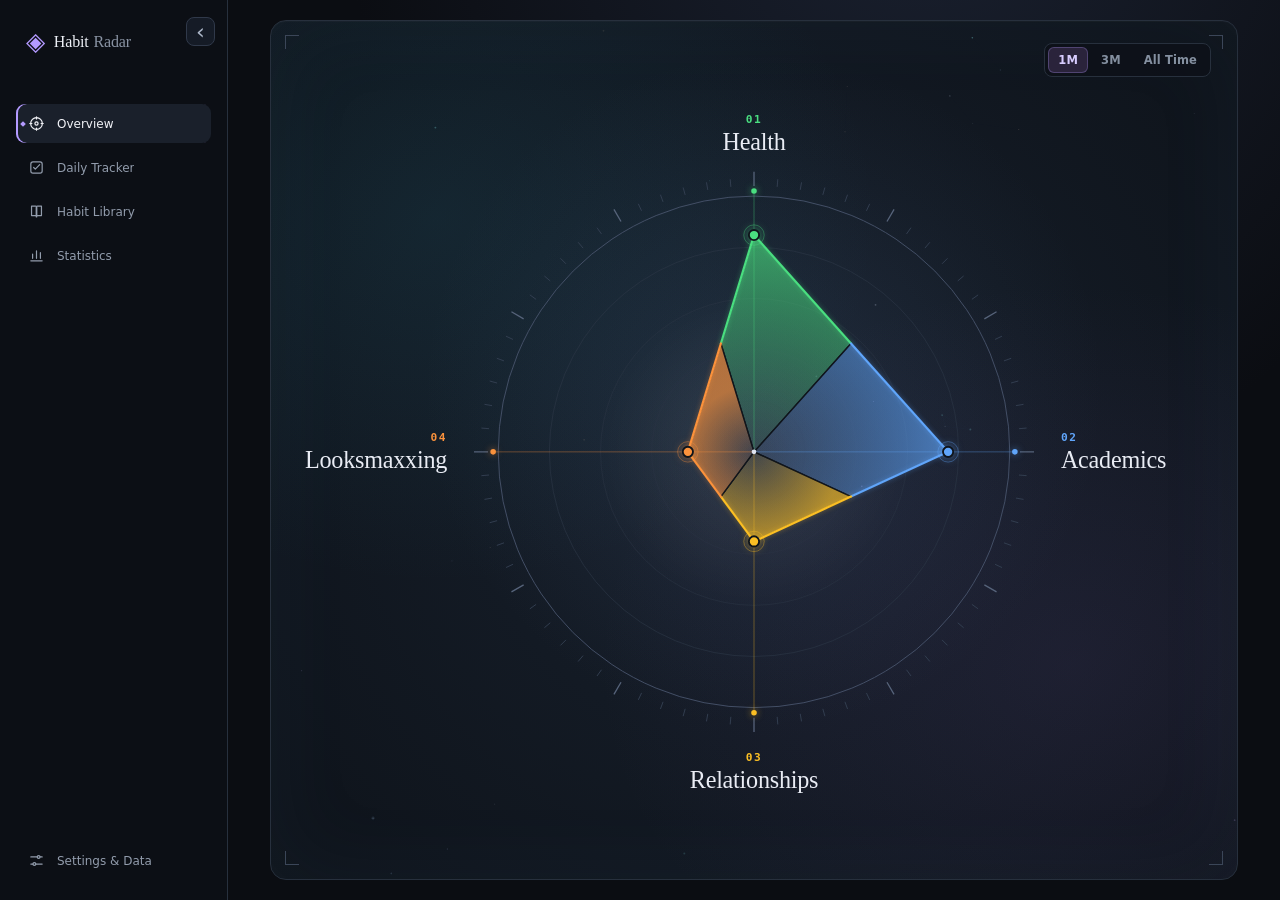
==== commit e1e2c282: "Refresh asset cache versions" ====
--- a/index.html
+++ b/index.html
@@ -4,7 +4,7 @@
 <meta charset="utf-8"><meta name="viewport" content="width=device-width,initial-scale=1">
 <meta name="theme-color" content="#0b0d12"><title>Habit Radar</title>
 <link rel="icon" type="image/svg+xml" href="favicon.svg?v=20261123-11">
-<link rel="stylesheet" href="styles.css?v=20261123-04">
+<link rel="stylesheet" href="styles.css?v=20261123-05">
 </head>
 <body>
 <svg class="icon-library" aria-hidden="true" focusable="false">
@@ -120,5 +120,5 @@
 <div class="library-modal" id="libraryModal" hidden></div>
 <div class="reconciliation-modal" id="reconciliationModal" hidden></div>
 <div class="toast" id="toast" role="status"></div>
-<script src="app.js?v=20261123-04"></script>
+<script src="app.js?v=20261123-05"></script>
 </body></html>
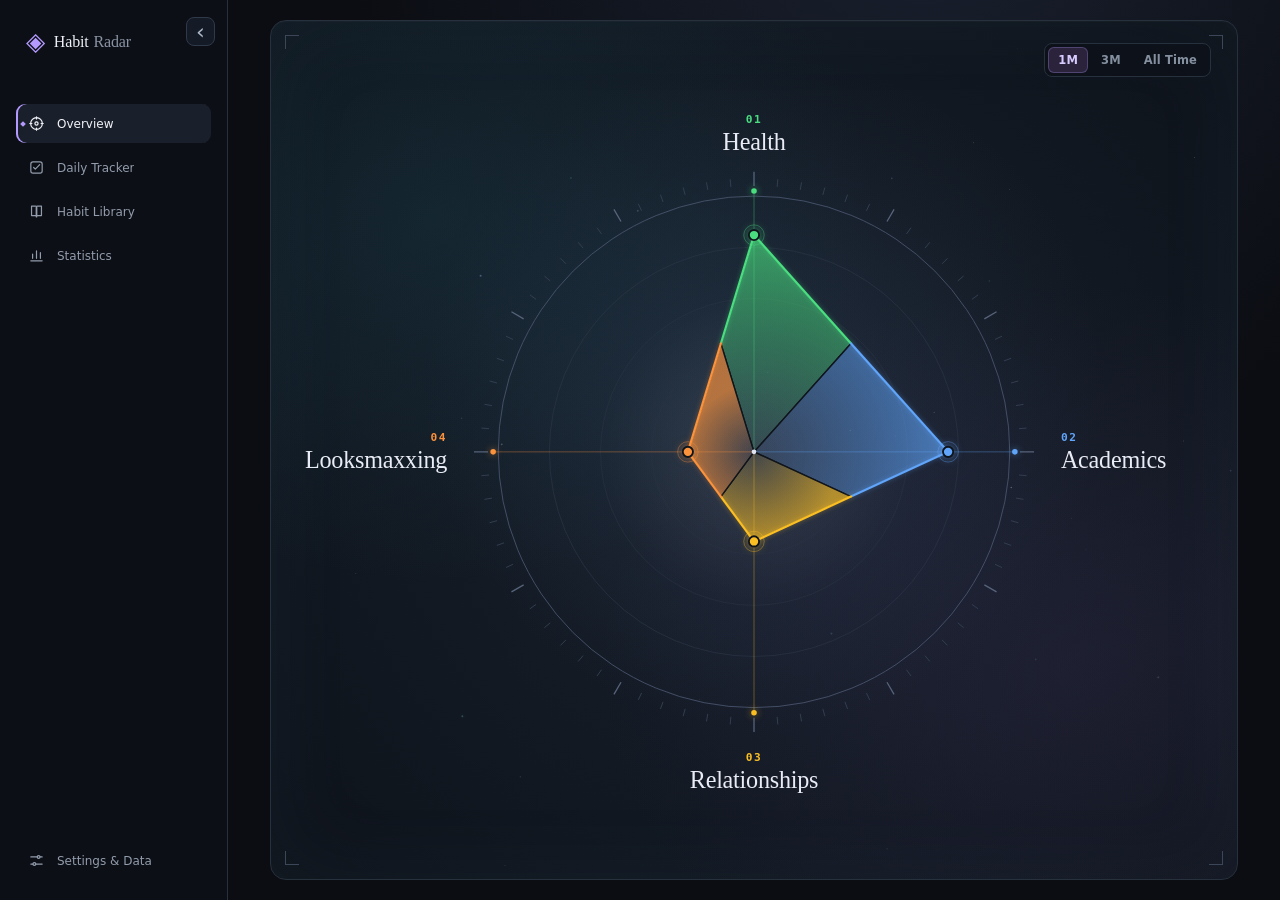
==== commit d12b3dff: "Refresh cache versions after optimization" ====
--- a/index.html
+++ b/index.html
@@ -4,7 +4,7 @@
 <meta charset="utf-8"><meta name="viewport" content="width=device-width,initial-scale=1">
 <meta name="theme-color" content="#0b0d12"><title>Habit Radar</title>
 <link rel="icon" type="image/svg+xml" href="favicon.svg?v=20261123-11">
-<link rel="stylesheet" href="styles.css?v=20261123-05">
+<link rel="stylesheet" href="styles.css?v=20261123-06">
 </head>
 <body>
 <svg class="icon-library" aria-hidden="true" focusable="false">
@@ -120,5 +120,5 @@
 <div class="library-modal" id="libraryModal" hidden></div>
 <div class="reconciliation-modal" id="reconciliationModal" hidden></div>
 <div class="toast" id="toast" role="status"></div>
-<script src="app.js?v=20261123-05"></script>
+<script src="app.js?v=20261123-06"></script>
 </body></html>
--- a/styles.css
+++ b/styles.css
@@ -1417,7 +1417,7 @@
 /* Archive stars, temporary editor and tooltip. */
  .archive-row-star{
  width:28px;min-width:28px;min-height:32px;flex:none;display:grid;place-items:center;
- padding:0;border:0;border-radius:6px;background:transparent;color:#7f8b9e;
+ padding:0;border:0;background:transparent;color:#7f8b9e;
  font:17px/1 var(--font-sans);opacity:1;cursor:pointer;align-self:stretch;height:auto;margin:0 0 -1px;border-radius:6px 6px 0 0;
  transition:color .14s ease,background-color .14s ease;
 }
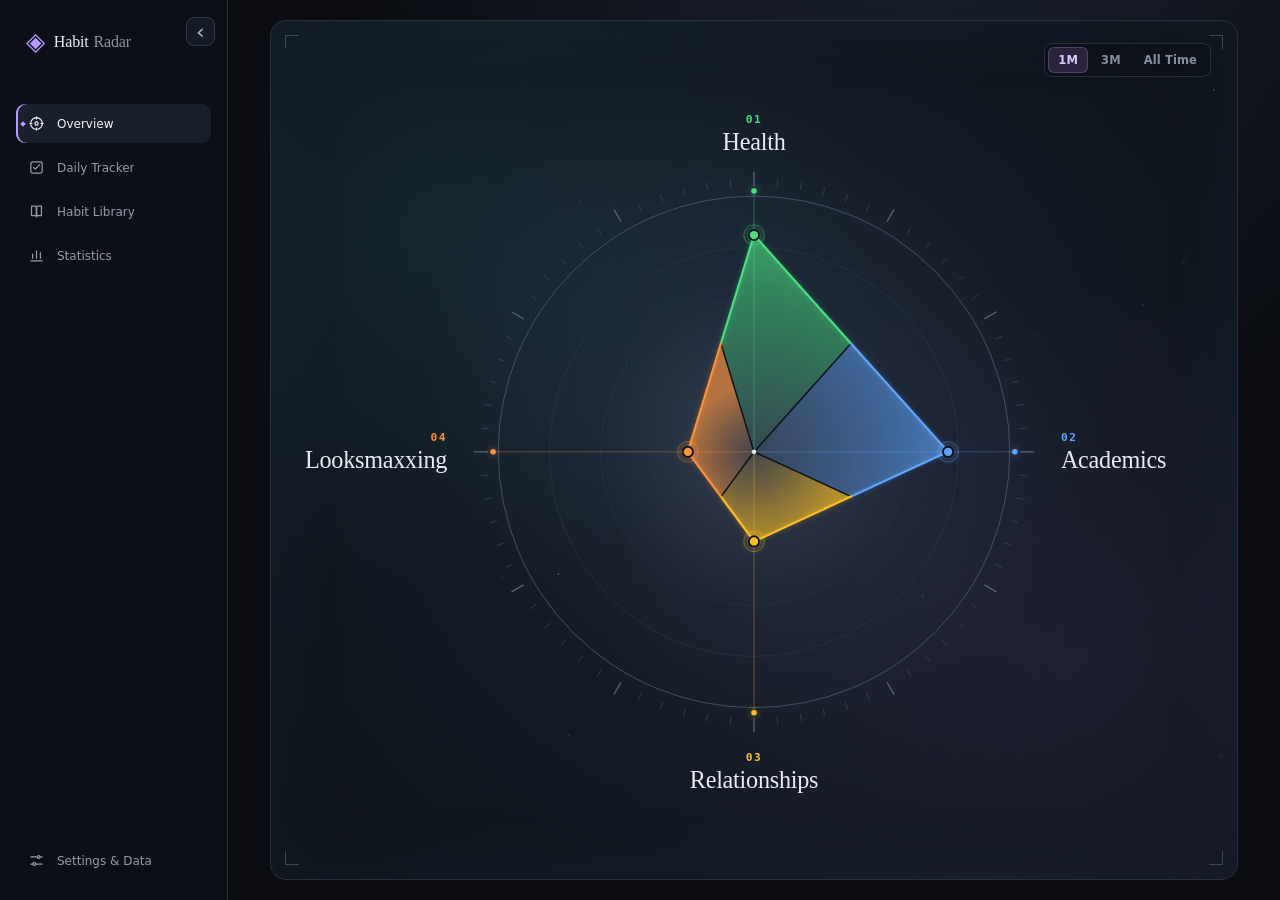
==== commit cb3f6462: "Refresh app cache versions" ====
--- a/index.html
+++ b/index.html
@@ -4,7 +4,7 @@
 <meta charset="utf-8"><meta name="viewport" content="width=device-width,initial-scale=1">
 <meta name="theme-color" content="#0b0d12"><title>Habit Radar</title>
 <link rel="icon" type="image/svg+xml" href="favicon.svg?v=20261123-11">
-<link rel="stylesheet" href="styles.css?v=20261123-06">
+<link rel="stylesheet" href="styles.css?v=20261123-07">
 </head>
 <body>
 <svg class="icon-library" aria-hidden="true" focusable="false">
@@ -120,5 +120,5 @@
 <div class="library-modal" id="libraryModal" hidden></div>
 <div class="reconciliation-modal" id="reconciliationModal" hidden></div>
 <div class="toast" id="toast" role="status"></div>
-<script src="app.js?v=20261123-06"></script>
+<script src="app.js?v=20261123-07"></script>
 </body></html>
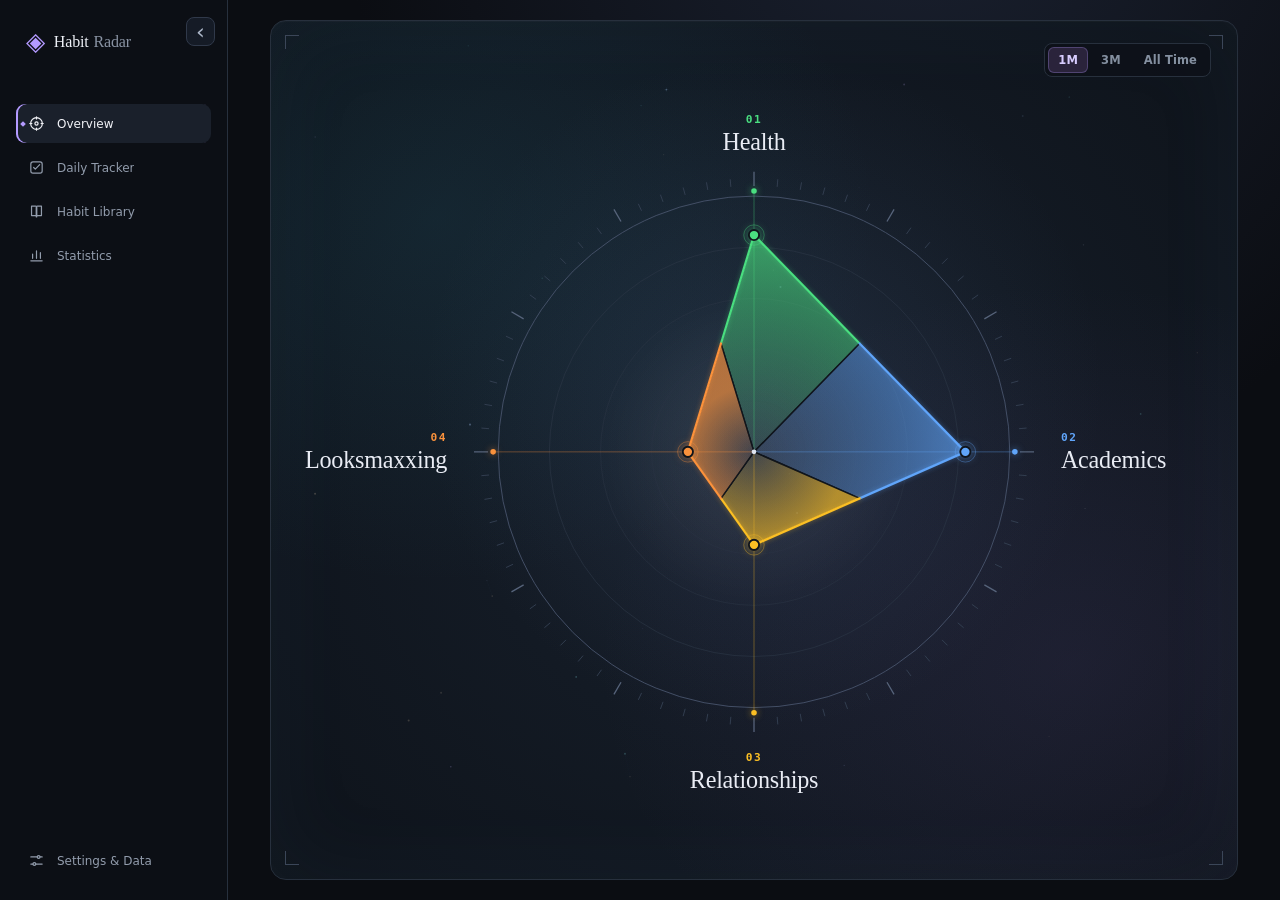
==== commit 224c2918: "Add dimension debt cards to settings" ====
--- a/index.html
+++ b/index.html
@@ -4,7 +4,7 @@
 <meta charset="utf-8"><meta name="viewport" content="width=device-width,initial-scale=1">
 <meta name="theme-color" content="#0b0d12"><title>Habit Radar</title>
 <link rel="icon" type="image/svg+xml" href="favicon.svg?v=20261123-11">
-<link rel="stylesheet" href="styles.css?v=20261123-07">
+<link rel="stylesheet" href="styles.css?v=20261128-01">
 </head>
 <body>
 <svg class="icon-library" aria-hidden="true" focusable="false">
@@ -114,11 +114,16 @@
         <div class="settings-reset-row"><span>Reset workspace</span><div class="settings-action-group"><button class="danger-button" id="resetData">Restore Sample</button><button class="danger-button" id="resetAllData">Reset All</button></div></div>
       </article>
     </div>
+    <article class="panel settings-card dimension-debt-settings">
+      <h3>Dimension Debt</h3>
+      <p>Outstanding missed-activity balances across your tracked history. Positive progress offsets missed activity before the radar begins expanding again.</p>
+      <div id="dimensionDebtCards" class="dimension-debt-grid"></div>
+    </article>
   </div>
 </section>
 </main></div>
 <div class="library-modal" id="libraryModal" hidden></div>
 <div class="reconciliation-modal" id="reconciliationModal" hidden></div>
 <div class="toast" id="toast" role="status"></div>
-<script src="app.js?v=20261123-07"></script>
+<script src="app.js?v=20261128-01"></script>
 </body></html>
